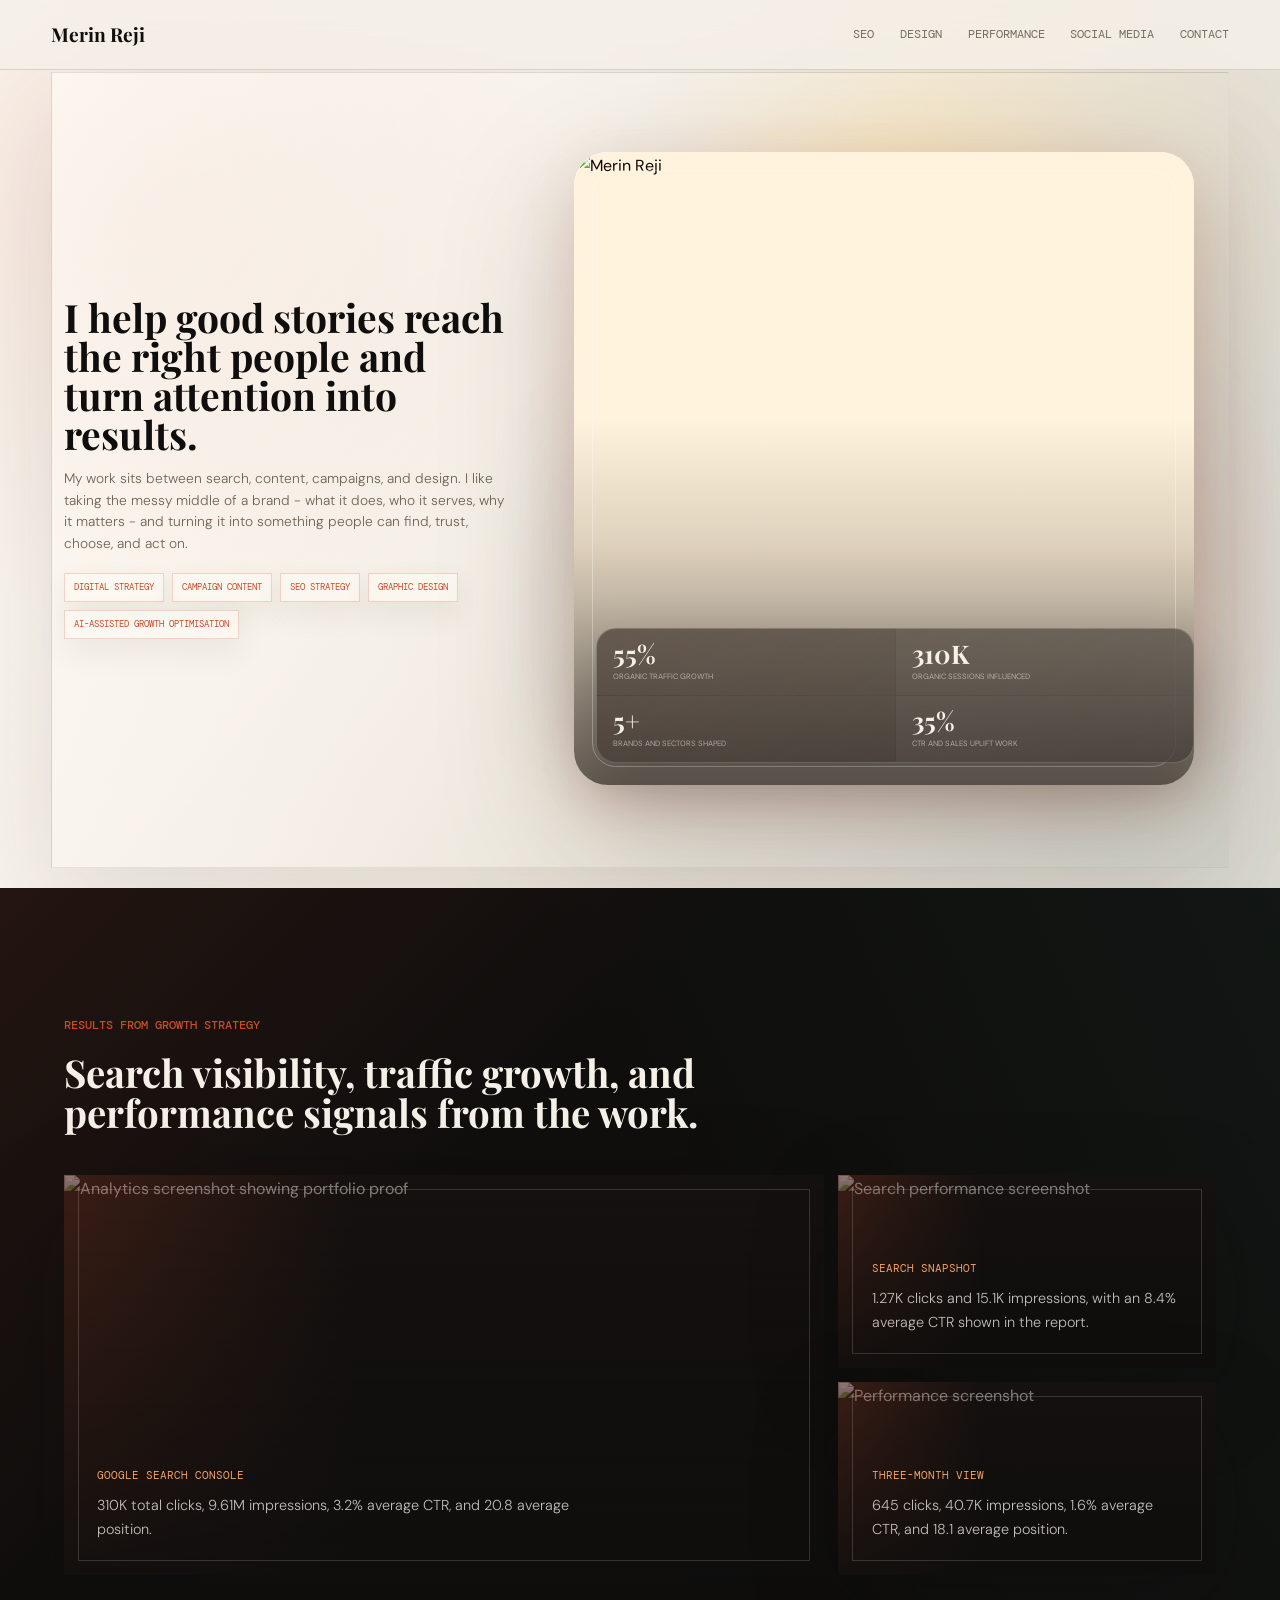
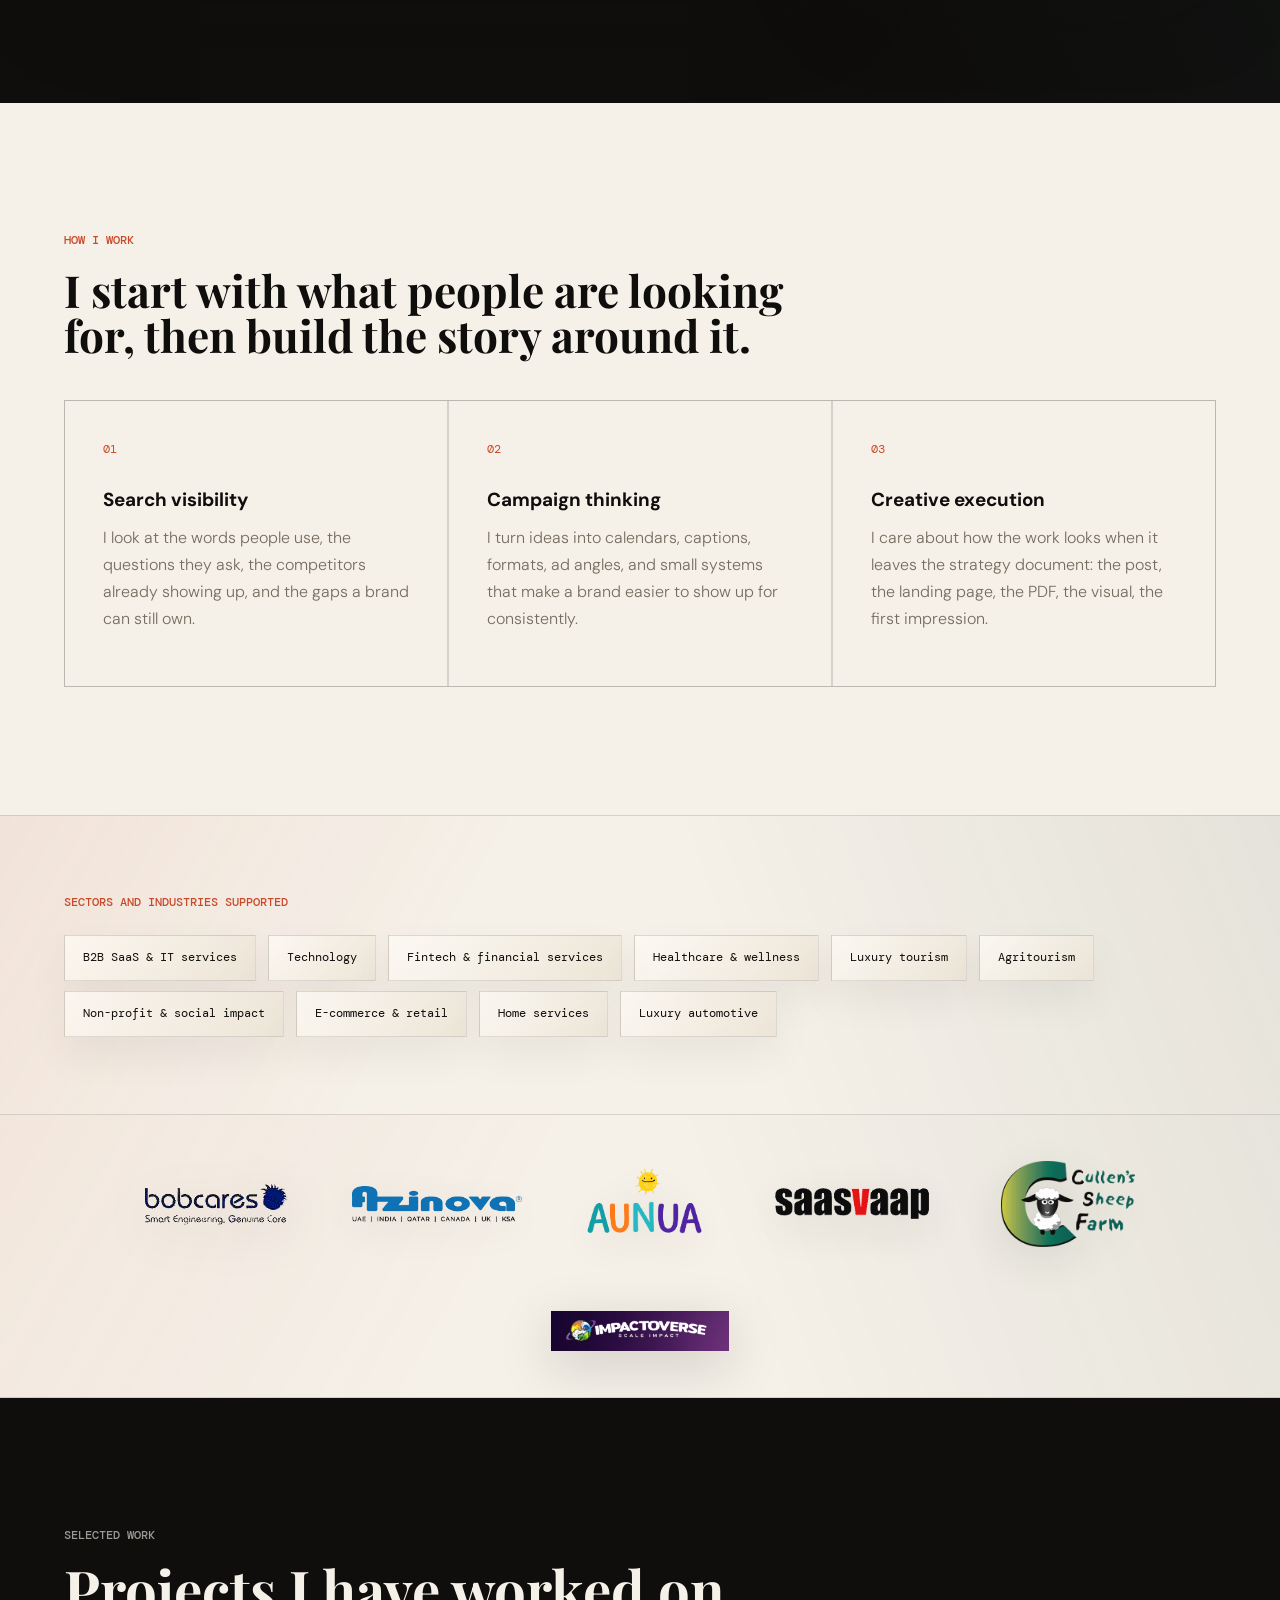
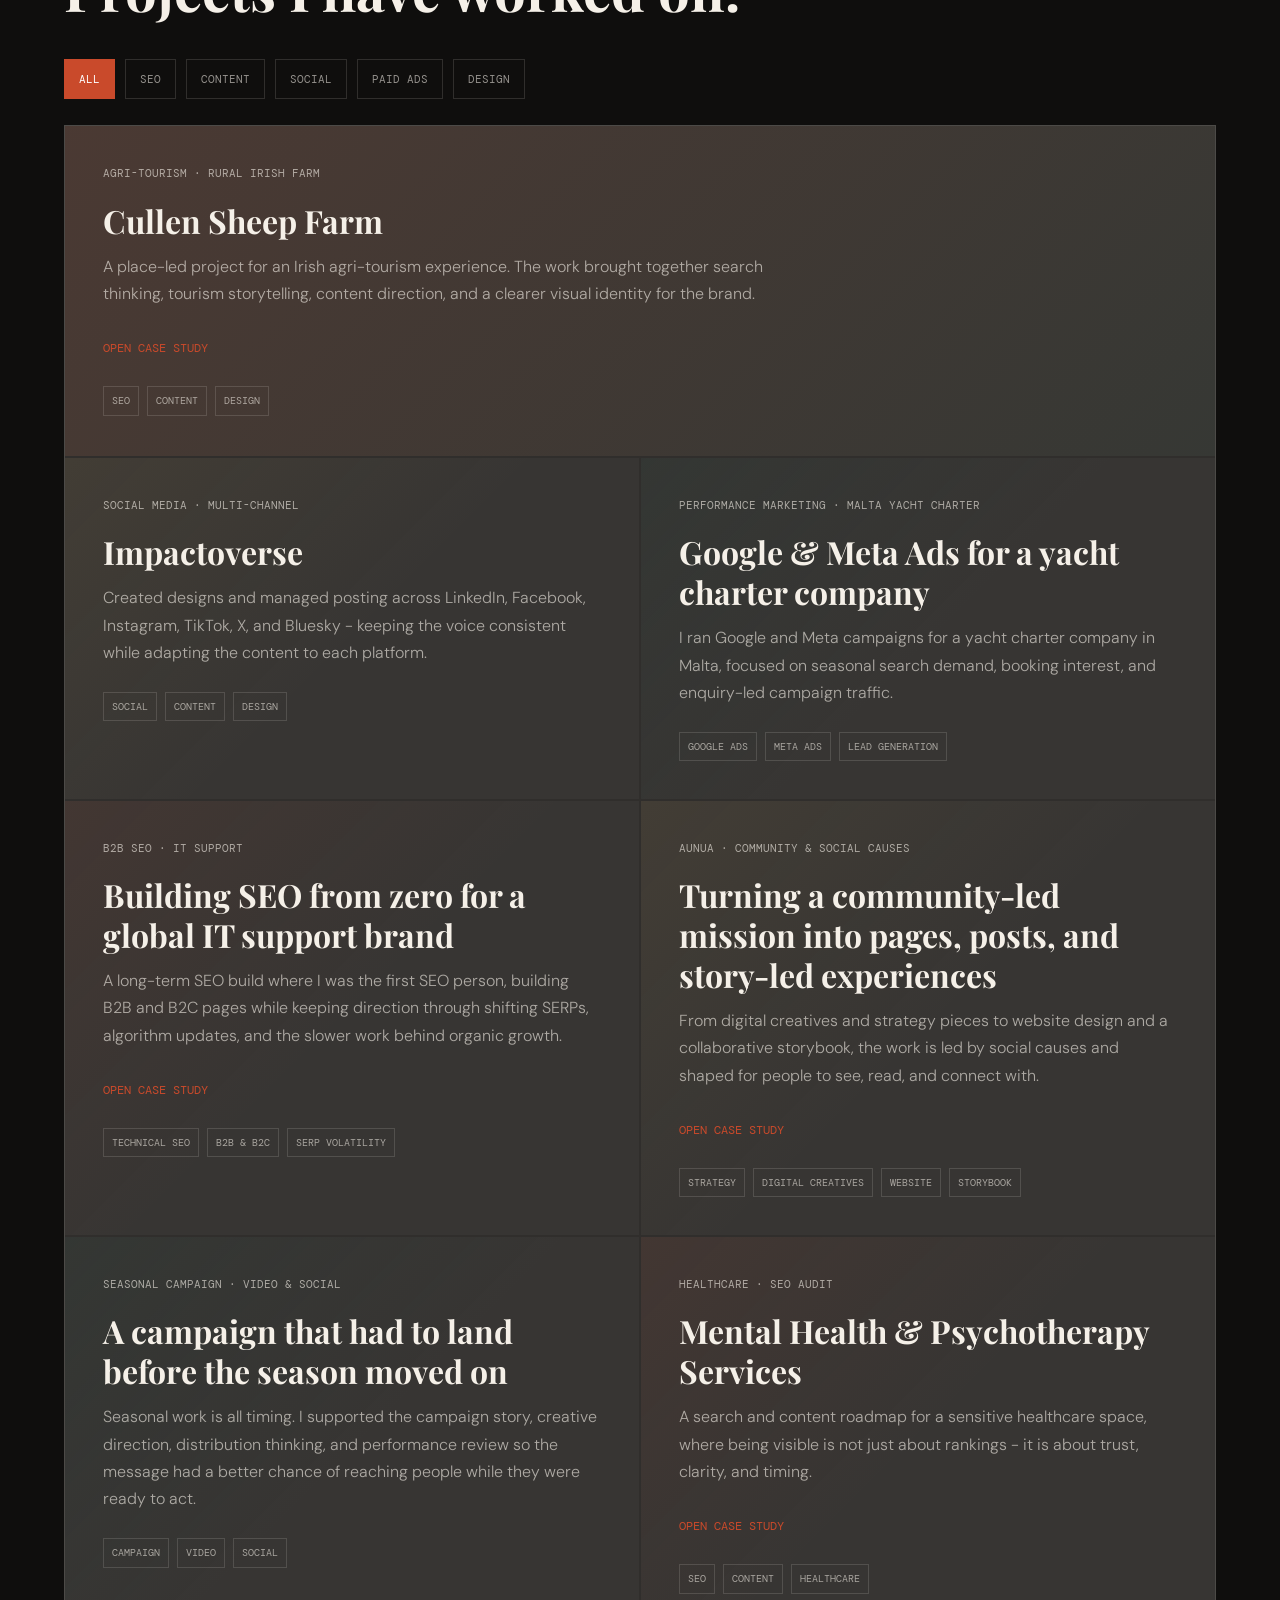
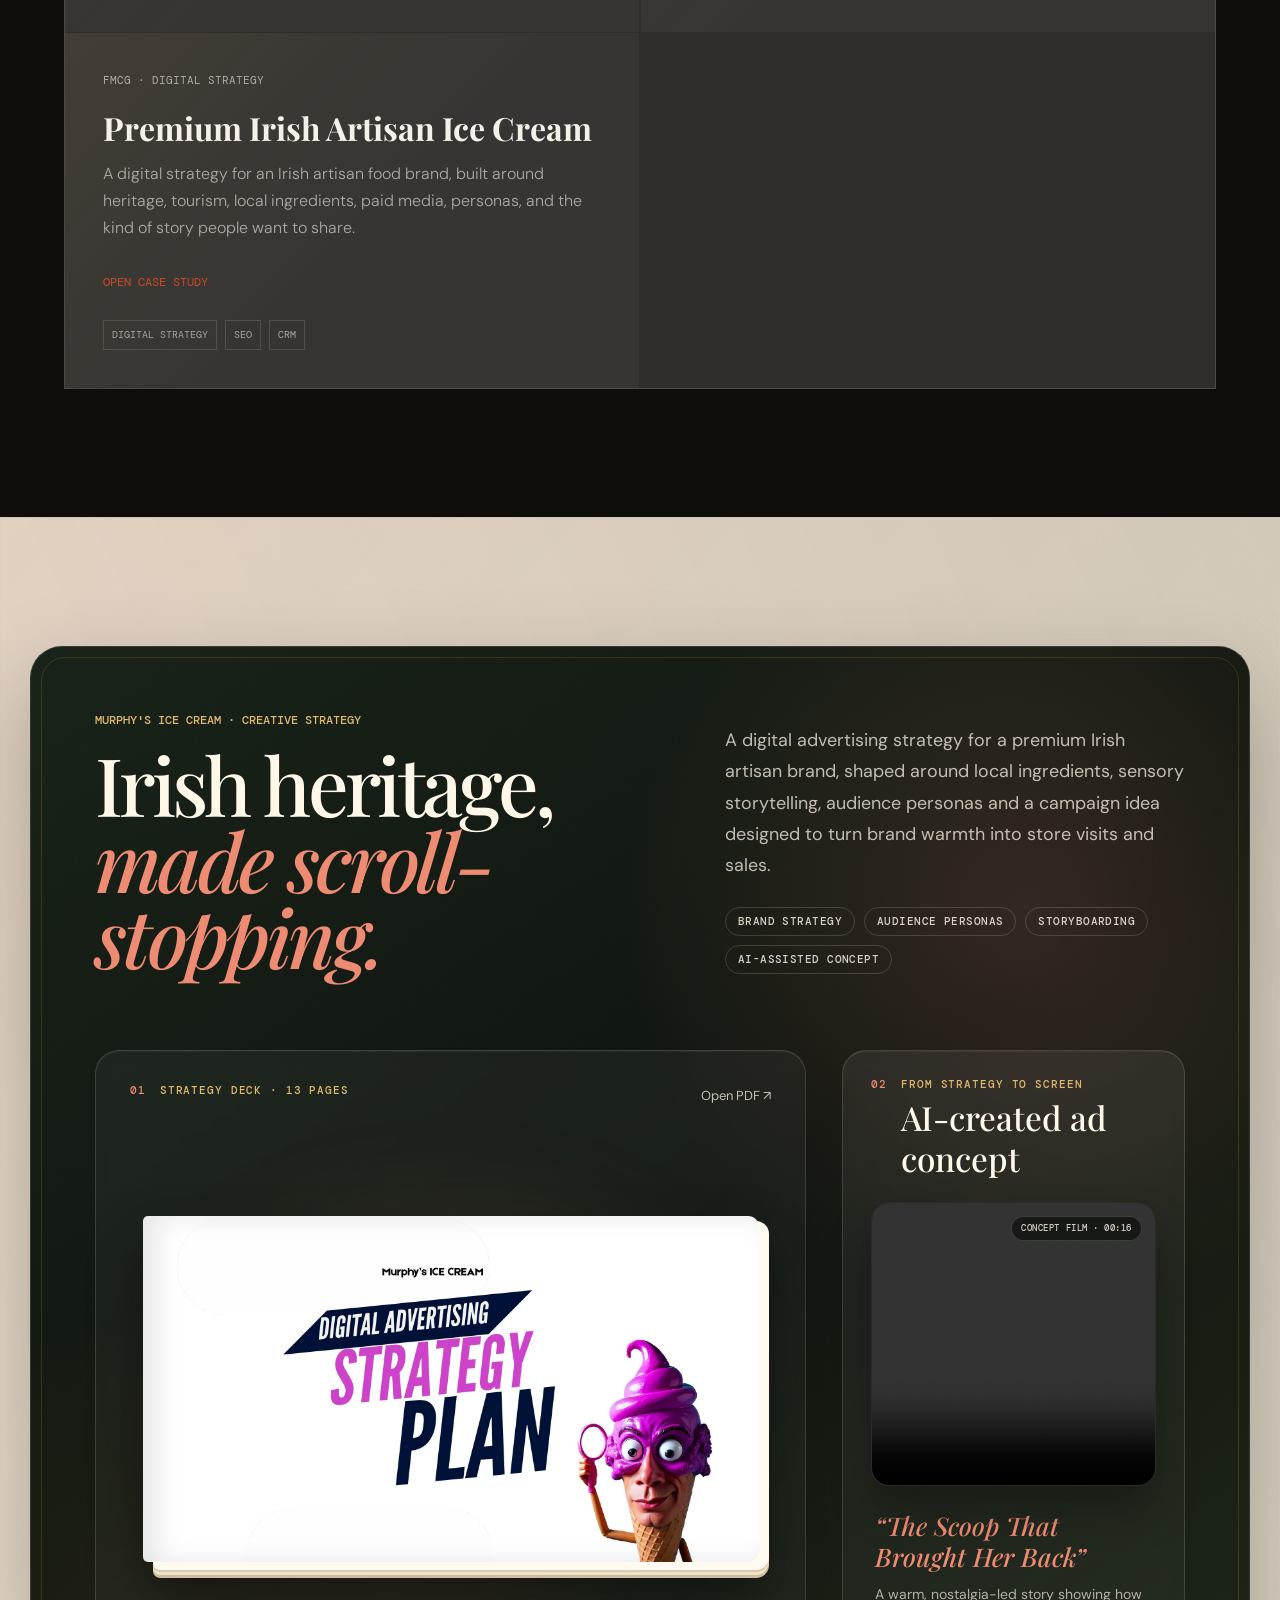
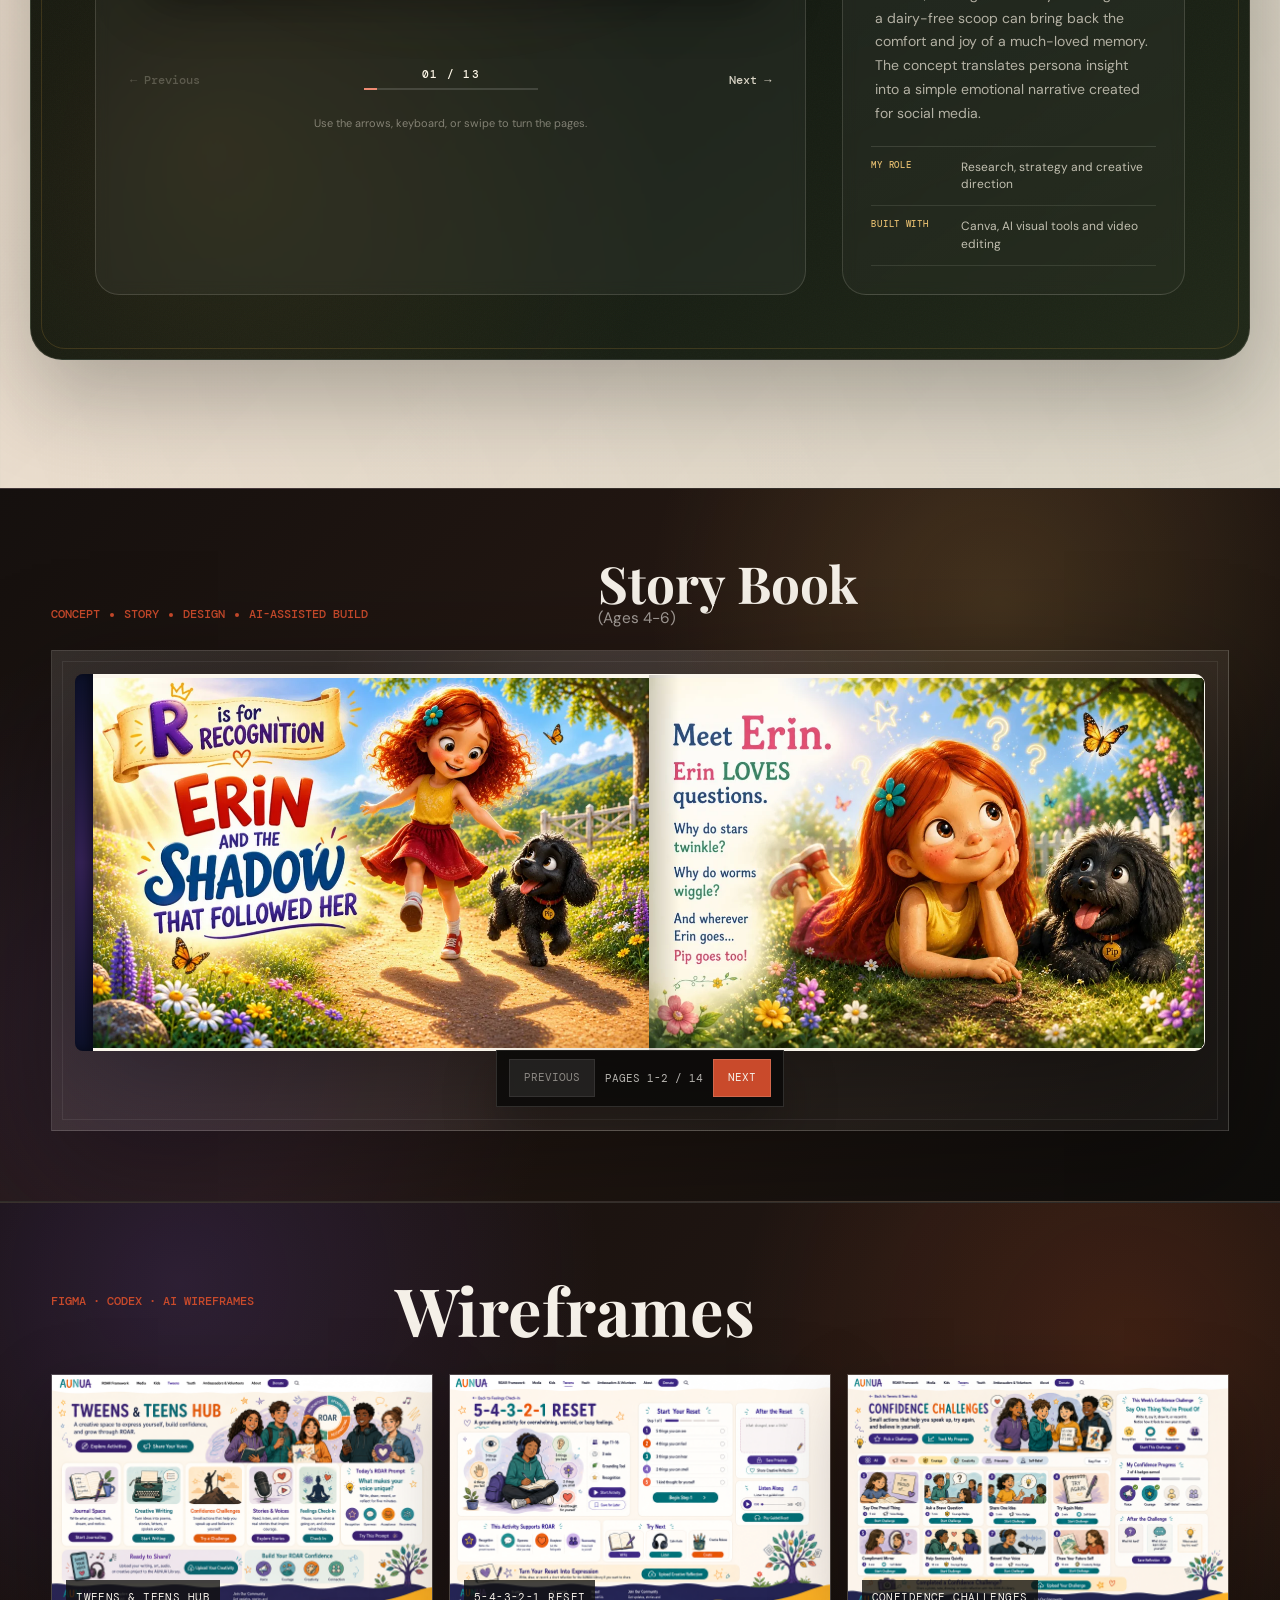
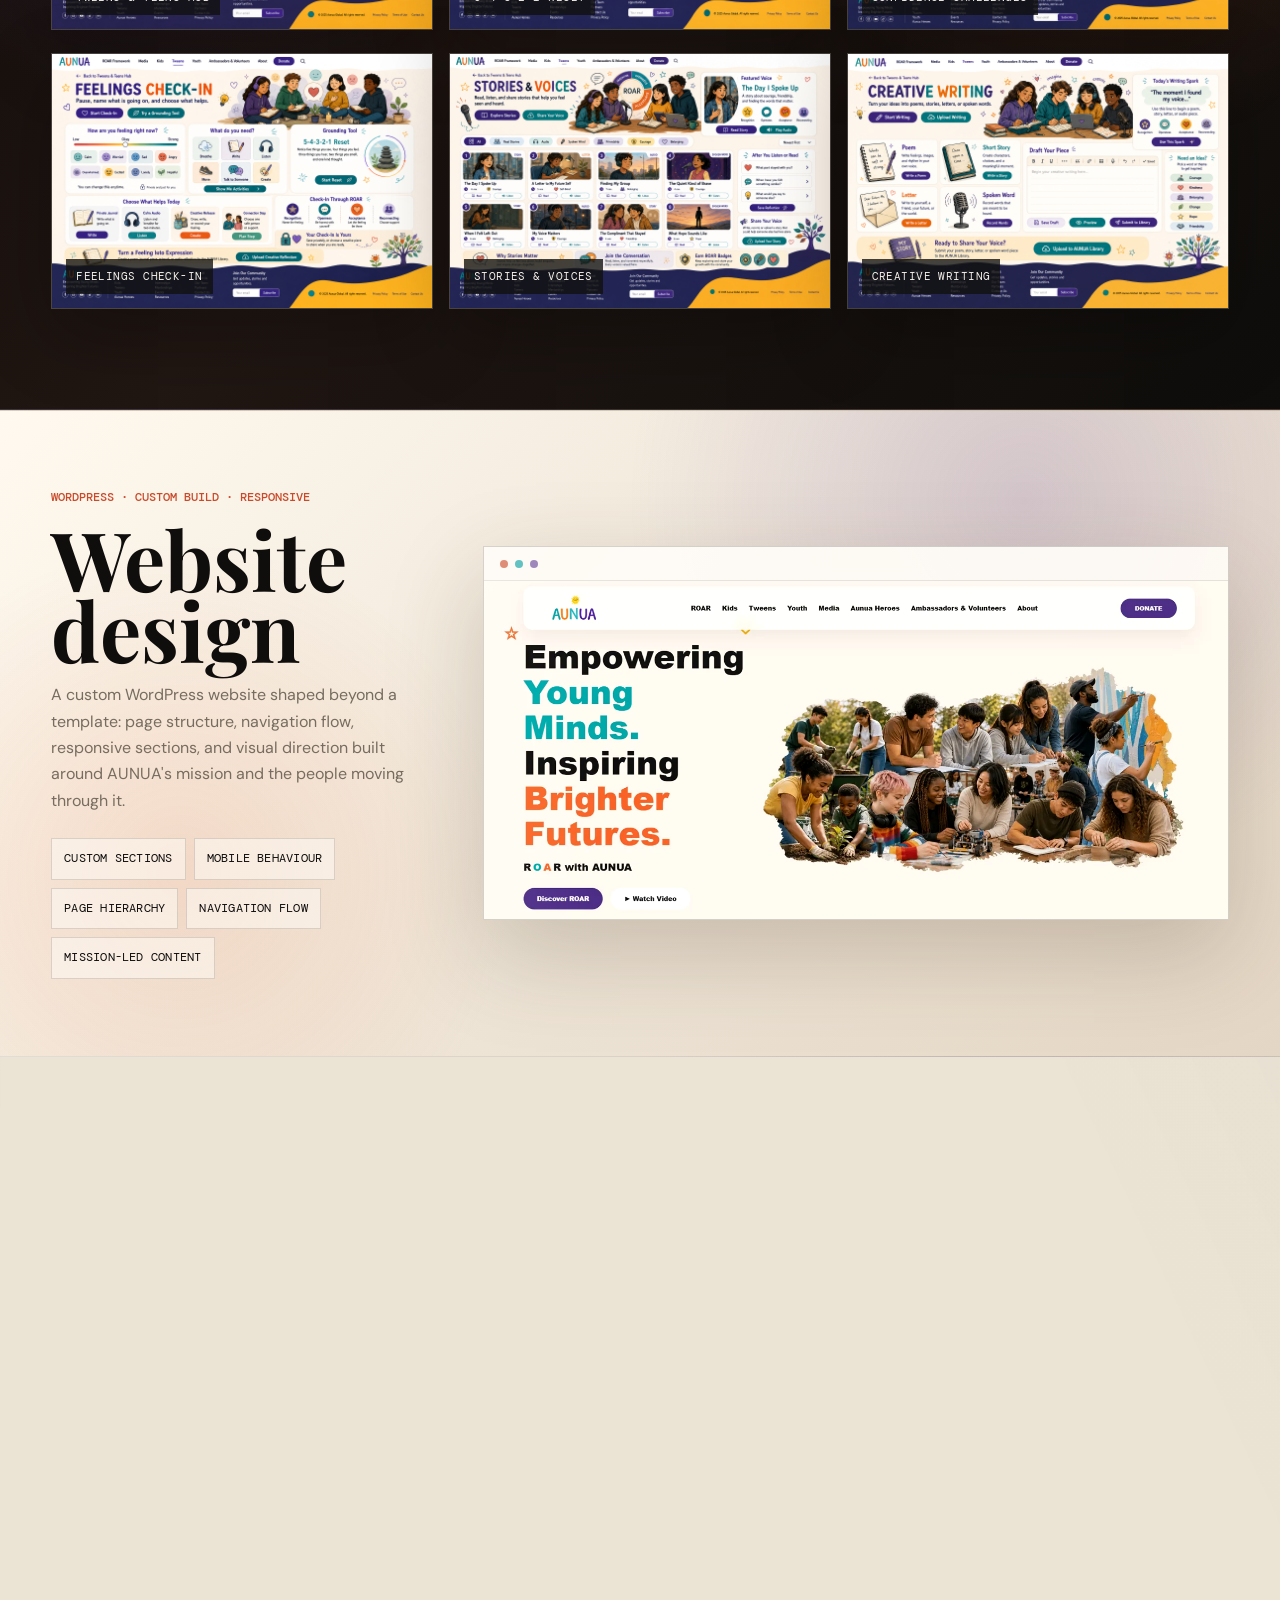
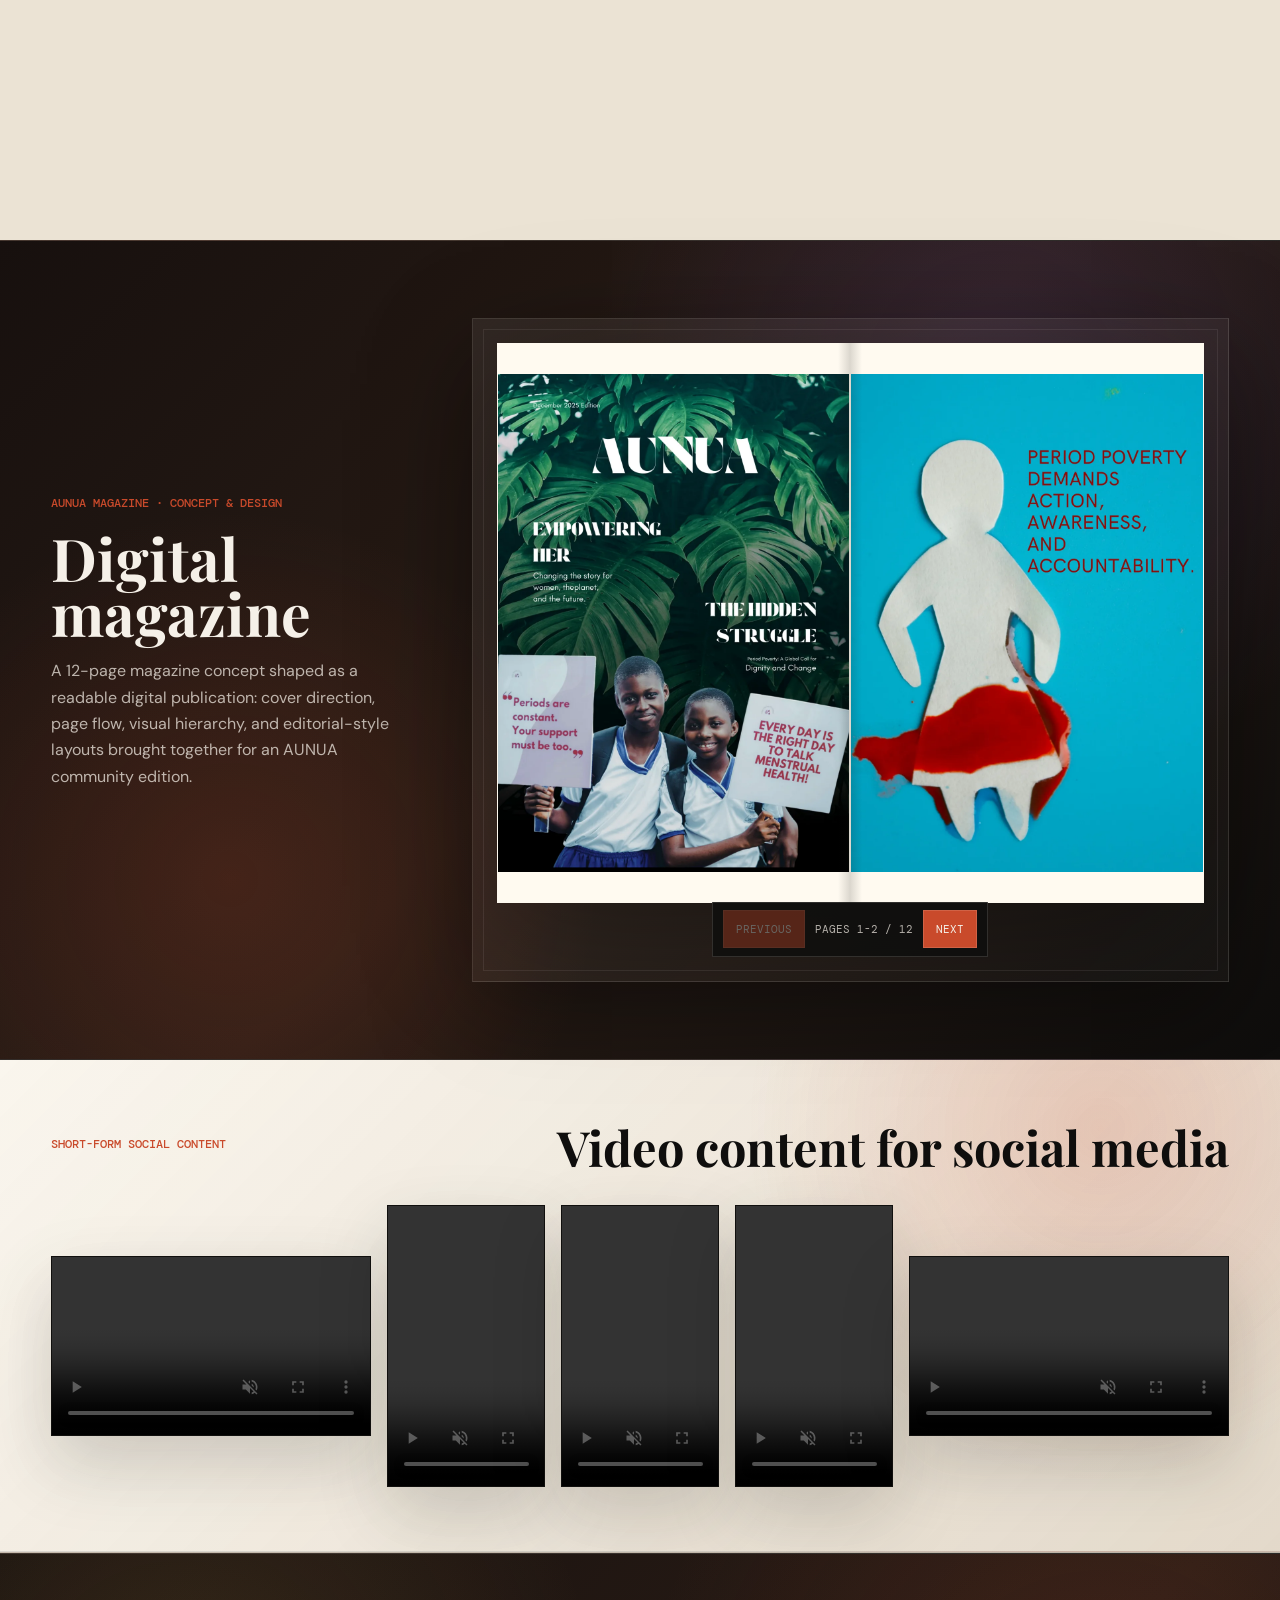
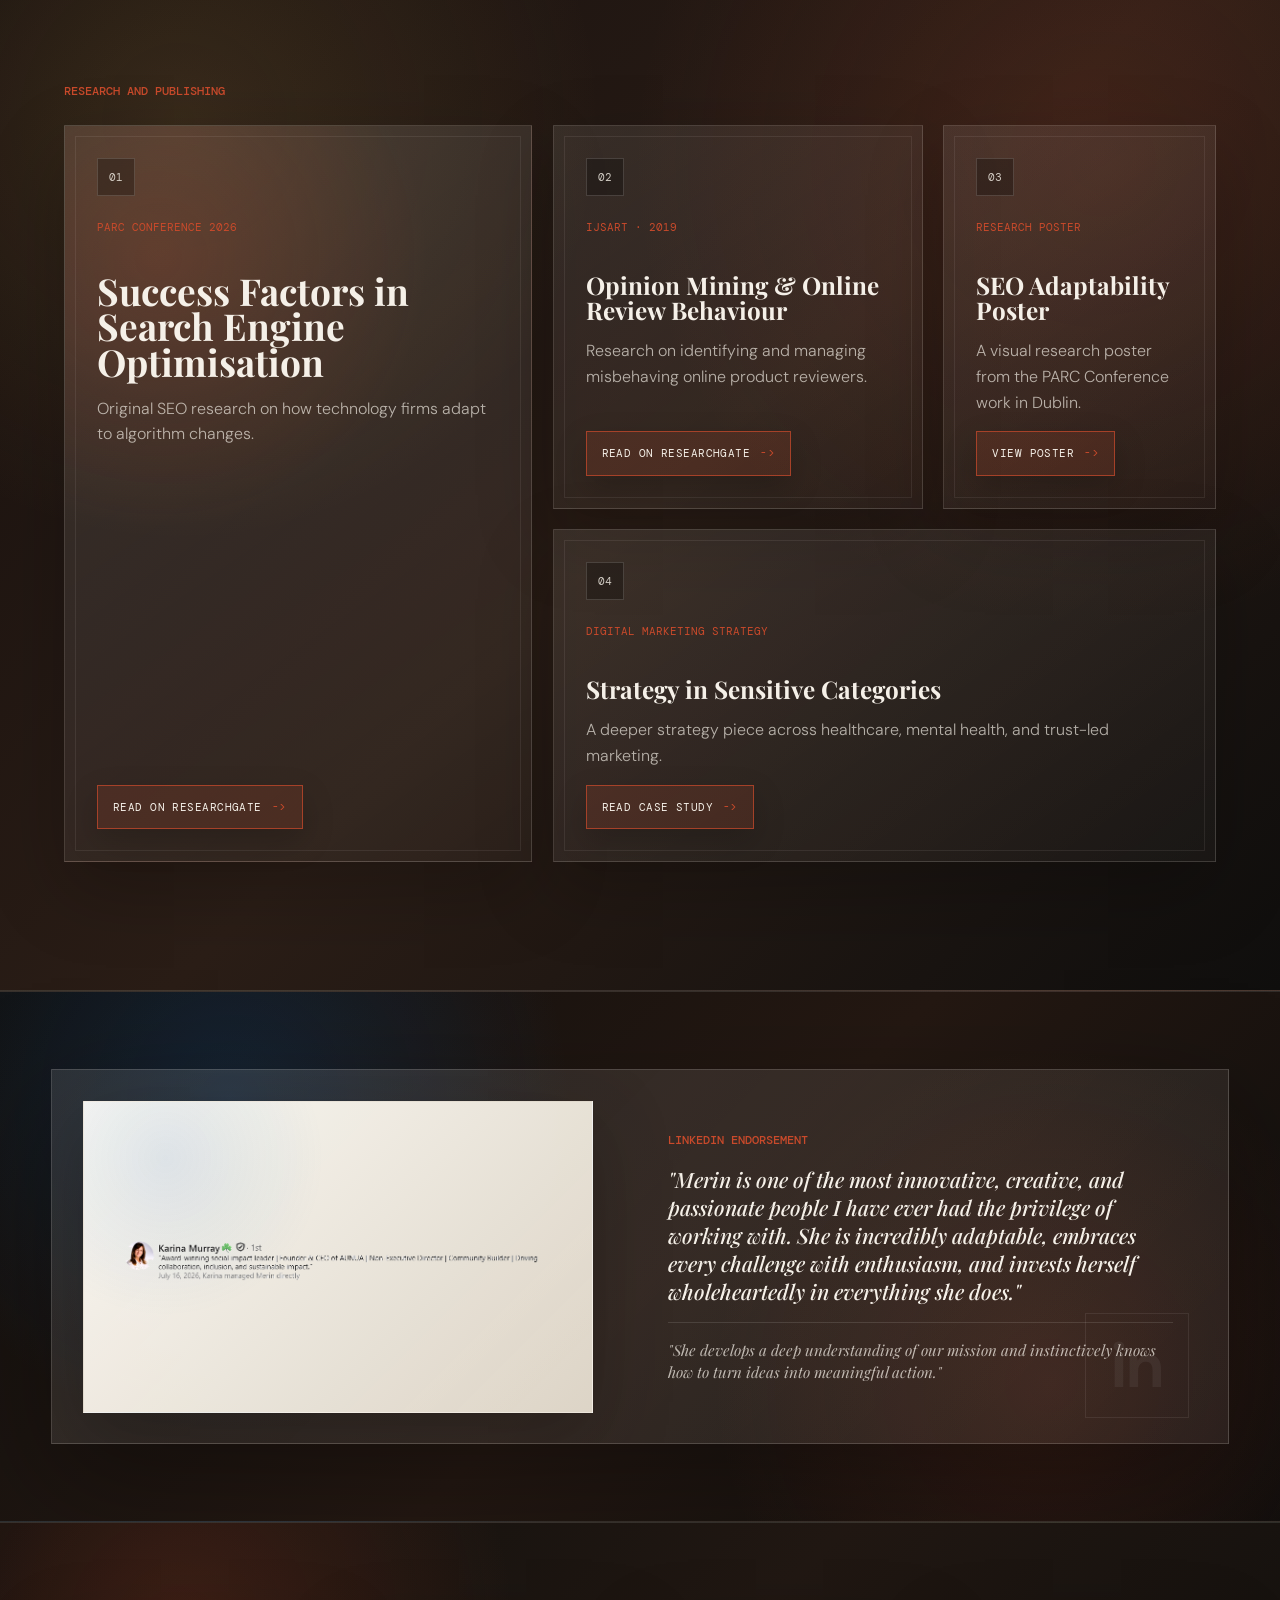
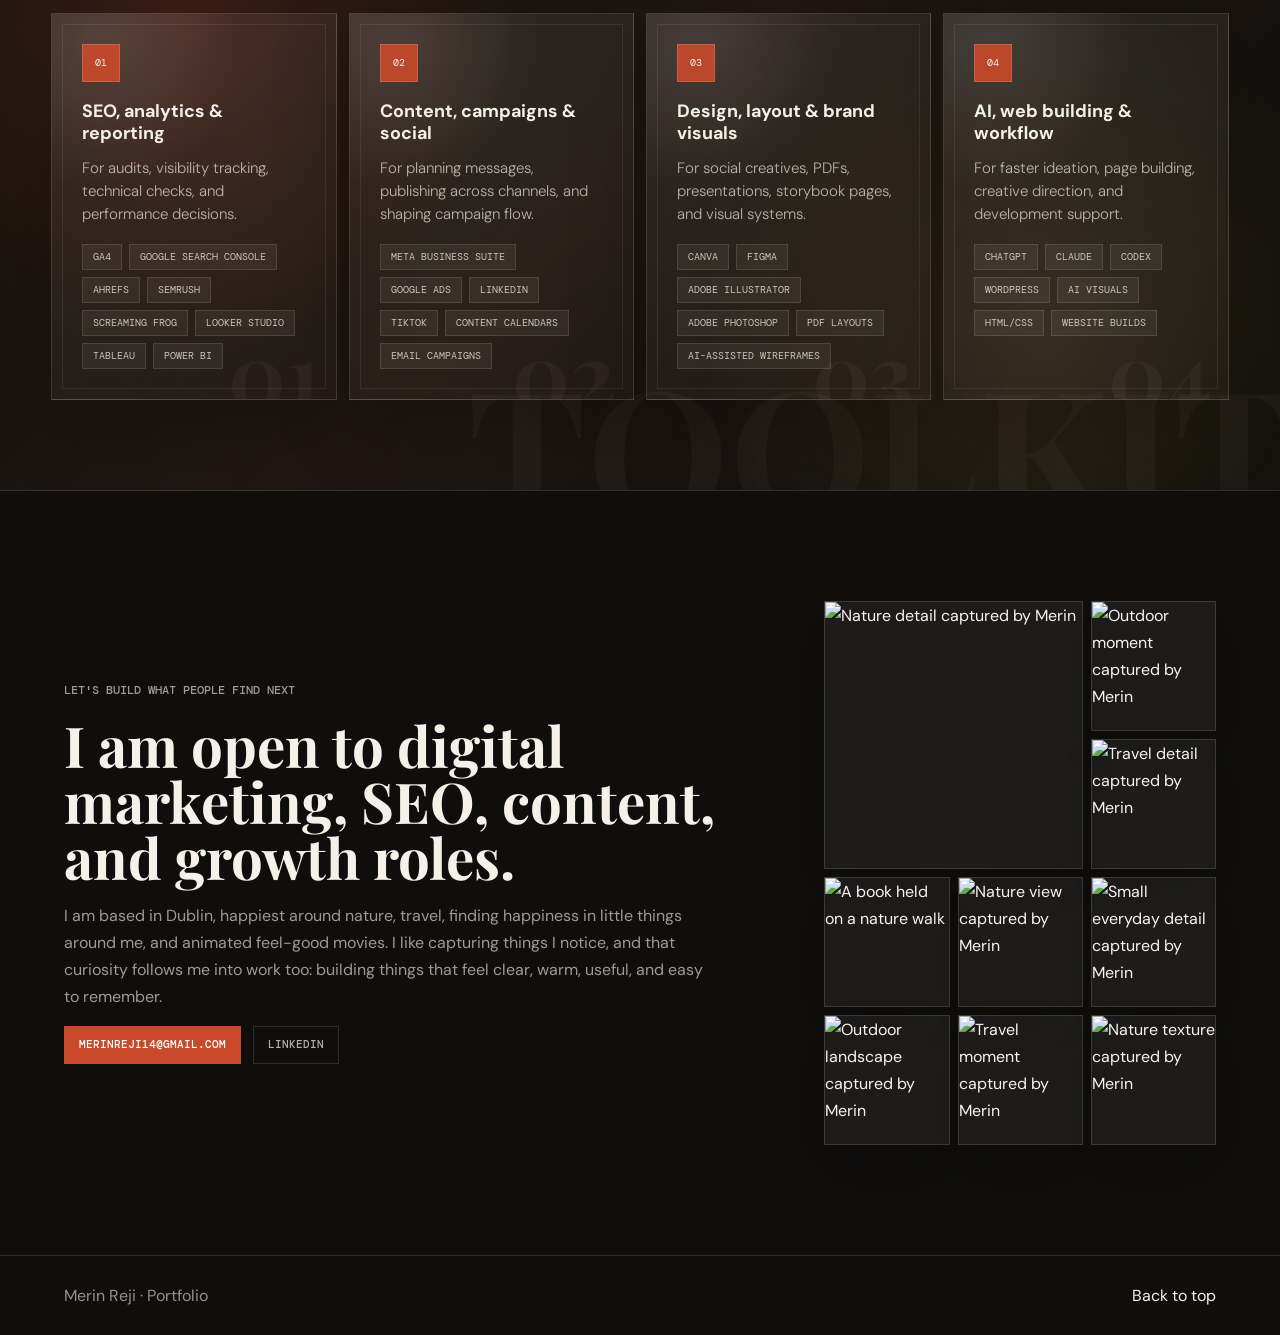
==== index.html @ 57c73e09 "Update index.html" ====
﻿<!doctype html>
<html lang="en">
  <head>
    <meta charset="utf-8">
    <meta name="viewport" content="width=device-width, initial-scale=1">
    <title>Merin Reji | Digital Marketing, SEO & Content Portfolio</title>
    <meta
      name="description"
      content="Merin Reji's portfolio across digital marketing strategy, SEO, content creation, case studies, design, AI-assisted visual work, books, wireframes, and websites."
    >
    <link rel="preconnect" href="https://fonts.googleapis.com">
    <link rel="preconnect" href="https://fonts.gstatic.com" crossorigin>
    <link href="https://fonts.googleapis.com/css2?family=DM+Mono:wght@400;500&family=DM+Sans:wght@300;400;500;700&family=Playfair+Display:ital,wght@0,500;0,700;1,500;1,700&display=swap" rel="stylesheet">
    <link rel="stylesheet" href="styles.css">
    <link rel="stylesheet" href="creative-strategy.css">
  </head>
  <body>
    <header class="site-header">
      <a class="brand" href="#top" aria-label="Merin Reji portfolio home">
        <span>Merin Reji</span>
      </a>
      <nav class="nav" aria-label="Primary navigation">
        <a href="#seo">SEO</a>
        <a href="#design">Design</a>
        <a href="#ads">Performance</a>
        <a href="#social-media">Social Media</a>
        <a href="#contact">Contact</a>
      </nav>
    </header>

    <main id="top">
      <section class="hero cinematic-panel">
        <div class="hero-copy reveal">
          <h1>I help good stories reach the right people and turn attention into results.</h1>
          <p class="hero-text">
            My work sits between search, content, campaigns, and design. I like taking
            the messy middle of a brand - what it does, who it serves, why it matters -
            and turning it into something people can find, trust, choose, and act on.
          </p>
          <div class="hero-credentials" aria-label="Professional signals">
            <span>Digital strategy</span>
            <span>Campaign content</span>
            <span>SEO strategy</span>
            <span>Graphic design</span>
            <span>AI-assisted growth optimisation</span>
          </div>
        </div>

        <div class="hero-stage reveal" aria-label="Portfolio snapshot">
          <div class="hero-photo-card">
            <img
              class="hero-photo"
              src="https://i.ibb.co/8gB7LbL9/Whats-App-Image-2026-05-28-at-12-07-02-AM.jpg"
              alt="Merin Reji"
            >
          </div>
          <div class="metric-board">
            <div>
              <strong class="stat-num" data-count="55" data-suffix="%">0%</strong>
              <span>organic traffic growth</span>
            </div>
            <div>
              <strong class="stat-num" data-count="310" data-suffix="K">0K</strong>
              <span>organic sessions influenced</span>
            </div>
            <div>
              <strong class="stat-num" data-count="5" data-suffix="+">0+</strong>
              <span>brands and sectors shaped</span>
            </div>
            <div>
              <strong class="stat-num" data-count="35" data-suffix="%">0%</strong>
              <span>CTR and sales uplift work</span>
            </div>
          </div>
        </div>
      </section>

      <section id="seo" class="proof-reel section">
        <div class="section-heading reveal">
          <p class="kicker">Results from growth strategy</p>
          <h2>Search visibility, traffic growth, and performance signals from the work.</h2>
        </div>
        <div class="proof-grid">
          <article class="proof-frame proof-frame-large reveal">
            <img src="https://i.ibb.co/4gS96902/Screenshot-2026-05-26-142802.png" alt="Analytics screenshot showing portfolio proof">
            <div>
              <span>Google Search Console</span>
              <p>310K total clicks, 9.61M impressions, 3.2% average CTR, and 20.8 average position.</p>
            </div>
          </article>
          <article class="proof-frame reveal">
            <img src="https://i.ibb.co/dJ2gHYGR/Screenshot-2026-05-26-142846.png" alt="Search performance screenshot">
            <div>
              <span>Search snapshot</span>
              <p>1.27K clicks and 15.1K impressions, with an 8.4% average CTR shown in the report.</p>
            </div>
          </article>
          <article class="proof-frame reveal">
            <img src="https://i.ibb.co/B5TgPh9C/Screenshot-2026-05-26-142828.png" alt="Performance screenshot">
            <div>
              <span>Three-month view</span>
              <p>645 clicks, 40.7K impressions, 1.6% average CTR, and 18.1 average position.</p>
            </div>
          </article>
        </div>
      </section>

      <section class="audience-section section">
        <div class="section-heading reveal">
          <p class="kicker">How I work</p>
          <h2>I start with what people are looking for, then build the story around it.</h2>
        </div>
        <div class="audience-grid">
          <article class="audience-card reveal">
            <span>01</span>
            <h3>Search visibility</h3>
            <p>I look at the words people use, the questions they ask, the competitors already showing up, and the gaps a brand can still own.</p>
          </article>
          <article class="audience-card reveal">
            <span>02</span>
            <h3>Campaign thinking</h3>
            <p>I turn ideas into calendars, captions, formats, ad angles, and small systems that make a brand easier to show up for consistently.</p>
          </article>
          <article class="audience-card reveal">
            <span>03</span>
            <h3>Creative execution</h3>
            <p>I care about how the work looks when it leaves the strategy document: the post, the landing page, the PDF, the visual, the first impression.</p>
          </article>
        </div>
      </section>

      <section class="industry-section section" aria-labelledby="industryTitle">
        <div class="industry-heading reveal">
          <p class="kicker">Sectors and industries supported</p>
          <h2 id="industryTitle" class="sr-only">Sectors and industries</h2>
        </div>
        <div class="industry-list reveal" aria-label="Sectors and industries Merin has worked across">
          <span>B2B SaaS &amp; IT services</span>
          <span>Technology</span>
          <span>Fintech &amp; financial services</span>
          <span>Healthcare &amp; wellness</span>
          <span>Luxury tourism</span>
          <span>Agritourism</span>
          <span>Non-profit &amp; social impact</span>
          <span>E-commerce &amp; retail</span>
          <span>Home services</span>
          <span>Luxury automotive</span>
        </div>
      </section>

      <section class="logo-strip" aria-label="Selected collaborations">
        <div class="logo-track reveal">
          <span><img src="assets/logos/bobcares-logo.png" alt="Bobcares logo"></span>
          <span><img src="assets/logos/azinova-logo.png" alt="Azinova logo"></span>
          <span><img src="assets/logos/aunua-logo.png" alt="Aunua logo"></span>
          <span><img src="assets/logos/saasvaap-logo.png" alt="Saasvaap logo"></span>
          <span><img src="assets/logos/cullen-sheep-farm-logo.png" alt="Cullen Sheep Farm logo"></span>
          <span><img src="assets/logos/impactoverse-logo.png" alt="Impactoverse logo"></span>
        </div>
      </section>

      <section id="case-studies" class="case-section section dark-section">
        <div class="section-heading reveal">
          <p class="kicker">Selected work</p>
          <h2>Projects I have worked on.</h2>
        </div>

        <div class="filter-bar reveal" aria-label="Filter work">
          <button class="filter-button active" type="button" data-filter="all">All</button>
          <button class="filter-button" type="button" data-filter="seo">SEO</button>
          <button class="filter-button" type="button" data-filter="content">Content</button>
          <button class="filter-button" type="button" data-filter="social">Social</button>
          <button class="filter-button" type="button" data-filter="paid">Paid ads</button>
          <button class="filter-button" type="button" data-filter="design">Design</button>
        </div>

        <div class="case-grid">
          <article class="case-card featured reveal" data-tags="seo content design">
            <p class="card-kicker">Agri-tourism · Rural Irish farm</p>
            <h3>Cullen Sheep Farm</h3>
            <p>
              A place-led project for an Irish agri-tourism experience. The work brought
              together search thinking, tourism storytelling, content direction, and a clearer
              visual identity for the brand.
            </p>
            <a href="cullen-sheep-farm-casestudy.html" class="text-link">Open case study</a>
            <div class="card-footer">
              <span>SEO</span><span>Content</span><span>Design</span>
            </div>
          </article>

          <article id="social-media" class="case-card reveal" data-tags="content social design">
            <p class="card-kicker">Social media · Multi-channel</p>
            <h3>Impactoverse</h3>
            <p>
              Created designs and managed posting across LinkedIn, Facebook, Instagram,
              TikTok, X, and Bluesky - keeping the voice consistent while adapting the
              content to each platform.
            </p>
            <div class="card-footer">
              <span>Social</span><span>Content</span><span>Design</span>
            </div>
          </article>

          <article id="ads" class="case-card reveal" data-tags="paid content social">
            <p class="card-kicker">Performance marketing · Malta yacht charter</p>
            <h3>Google & Meta Ads for a yacht charter company</h3>
            <p>
              I ran Google and Meta campaigns for a yacht charter company in Malta,
              focused on seasonal search demand, booking interest, and enquiry-led campaign traffic.
            </p>
            <div class="card-footer">
              <span>Google Ads</span><span>Meta Ads</span><span>Lead generation</span>
            </div>
          </article>

          <article class="case-card reveal" data-tags="seo content">
            <p class="card-kicker">B2B SEO · IT support</p>
            <h3>Building SEO from zero for a global IT support brand</h3>
            <p>
              A long-term SEO build where I was the first SEO person, building B2B and B2C
              pages while keeping direction through shifting SERPs, algorithm updates, and
              the slower work behind organic growth.
            </p>
            <a href="b2b-seo-casestudy.html" class="text-link">Open case study</a>
            <div class="card-footer">
              <span>Technical SEO</span><span>B2B &amp; B2C</span><span>SERP volatility</span>
            </div>
          </article>

          <article class="case-card reveal" data-tags="content design social">
            <p class="card-kicker">Aunua · Community & social causes</p>
            <h3>Turning a community-led mission into pages, posts, and story-led experiences</h3>
            <p>
              From digital creatives and strategy pieces to website design and a
              collaborative storybook, the work is led by social causes and shaped for
              people to see, read, and connect with.
            </p>
            <a href="aunua-casestudy.html" class="text-link">Open case study</a>
            <div class="card-footer">
              <span>Strategy</span><span>Digital creatives</span><span>Website</span><span>Storybook</span>
            </div>
          </article>

          <article class="case-card reveal" data-tags="content social design">
            <p class="card-kicker">Seasonal campaign · Video & social</p>
            <h3>A campaign that had to land before the season moved on</h3>
            <p>
              Seasonal work is all timing. I supported the campaign story, creative direction,
              distribution thinking, and performance review so the message had a better chance
              of reaching people while they were ready to act.
            </p>
            <div class="card-footer">
              <span>Campaign</span><span>Video</span><span>Social</span>
            </div>
          </article>

          <article class="case-card reveal" data-tags="seo content">
            <p class="card-kicker">Healthcare · SEO audit</p>
            <h3>Mental Health & Psychotherapy Services</h3>
            <p>
              A search and content roadmap for a sensitive healthcare space, where being
              visible is not just about rankings - it is about trust, clarity, and timing.
            </p>
            <a href="healthcare-casestudy.html" class="text-link">Open case study</a>
            <div class="card-footer">
              <span>SEO</span><span>Content</span><span>Healthcare</span>
            </div>
          </article>

          <article class="case-card reveal" data-tags="content social seo">
            <p class="card-kicker">FMCG · Digital strategy</p>
            <h3>Premium Irish Artisan Ice Cream</h3>
            <p>
              A digital strategy for an Irish artisan food brand, built around heritage,
              tourism, local ingredients, paid media, personas, and the kind of story people
              want to share.
            </p>
            <a href="icecream-casestudy.html" class="text-link">Open case study</a>
            <div class="card-footer">
              <span>Digital strategy</span><span>SEO</span><span>CRM</span>
            </div>
          </article>
        </div>
      </section>

      <section id="design" class="creator-stretch">
        <div class="section-heading reveal">
          <p class="kicker">Creator studio</p>
          <h2>The things I make when the strategy needs a shape.</h2>
          <p>
            Some projects need a campaign. Some need a page. Some need a visual system,
            a PDF, a storybook, or a working screen that makes the idea easier to see.
          </p>
        </div>

        <section
  id="creative-strategy"
  class="murphys-strategy-section reveal"
  aria-labelledby="murphysStrategyTitle"
>
  <div class="murphys-ambient" aria-hidden="true"></div>

  <header class="murphys-strategy-intro">
    <div>
      <p class="kicker">Murphy's Ice Cream · Creative strategy</p>

      <h2 id="murphysStrategyTitle">
        Irish heritage,<br>
        <em>made scroll-stopping.</em>
      </h2>
    </div>

    <div class="murphys-intro-copy">
      <p>
        A digital advertising strategy for a premium Irish artisan brand,
        shaped around local ingredients, sensory storytelling, audience
        personas and a campaign idea designed to turn brand warmth into
        store visits and sales.
      </p>

      <div class="murphys-tags" aria-label="Project focus">
        <span>Brand strategy</span>
        <span>Audience personas</span>
        <span>Storyboarding</span>
        <span>AI-assisted concept</span>
      </div>
    </div>
  </header>

  <div class="murphys-strategy-grid">

    <!-- STRATEGY FLIPBOOK -->
    <article class="murphys-book-card" aria-labelledby="murphysBookTitle">
      <div class="murphys-card-topline">
        <div>
          <span class="murphys-card-number">01</span>
          <p>Strategy deck · 13 pages</p>
        </div>

        <a
          href="./Untitled%20design.pdf"
          target="_blank"
          rel="noopener"
        >
          Open PDF <span aria-hidden="true">↗</span>
        </a>
      </div>

      <div
        class="murphys-book-stage"
        id="murphysBookStage"
        aria-live="polite"
      >
        <div class="murphys-book-glow" aria-hidden="true"></div>

        <div class="murphys-book" id="murphysBook">
          <div class="murphys-page-stack" aria-hidden="true"></div>

        <img
  id="murphysBookPage"
  src="murphys-page-01.webp"
  alt="Murphy's Ice Cream digital advertising strategy, page 1 of 13"
>

          <div class="murphys-page-shine" aria-hidden="true"></div>
        </div>
      </div>

      <div
        class="murphys-book-controls"
        aria-label="Murphy's strategy flipbook controls"
      >
        <button
          type="button"
          id="murphysPrev"
          aria-label="Previous strategy page"
        >
          <span aria-hidden="true">←</span> Previous
        </button>

        <div>
          <span id="murphysPageStatus">01 / 13</span>

          <div class="murphys-progress" aria-hidden="true">
            <i id="murphysProgressBar"></i>
          </div>
        </div>

        <button
          type="button"
          id="murphysNext"
          aria-label="Next strategy page"
        >
          Next <span aria-hidden="true">→</span>
        </button>
      </div>

      <p class="murphys-swipe-note">
        Use the arrows, keyboard, or swipe to turn the pages.
      </p>
    </article>

    <!-- AI AD CONCEPT -->
    <article class="murphys-film-card" aria-labelledby="murphysFilmTitle">
      <div class="murphys-film-heading">
        <span class="murphys-card-number">02</span>

        <div>
          <p>From strategy to screen</p>
          <h3 id="murphysFilmTitle">AI-created ad concept</h3>
        </div>
      </div>

      <div class="murphys-film-frame">
        <div class="murphys-film-grain" aria-hidden="true"></div>

        <video controls preload="metadata" playsinline>
          <source
            src="./Untitled%20design%20(10).mp4"
            type="video/mp4"
          >

          Your browser does not support embedded video.
        </video>

        <span class="murphys-film-label">
          Concept film · 00:16
        </span>
      </div>

      <div class="murphys-film-story">
        <p class="murphys-quote">
          “The Scoop That Brought Her Back”
        </p>

        <p>
          A warm, nostalgia-led story showing how a dairy-free scoop can
          bring back the comfort and joy of a much-loved memory. The concept
          translates persona insight into a simple emotional narrative
          created for social media.
        </p>
      </div>

      <dl class="murphys-contribution">
        <div>
          <dt>My role</dt>
          <dd>Research, strategy and creative direction</dd>
        </div>

        <div>
          <dt>Built with</dt>
          <dd>Canva, AI visual tools and video editing</dd>
        </div>
      </dl>
    </article>

  </div>
</section>

        <section class="storybook-section reveal" aria-labelledby="storybookTitle">
          <div class="storybook-copy">
            <div>
              <p class="kicker storybook-kicker"><span>Concept</span><span>Story</span><span>Design</span><span>AI-assisted build</span></p>
            </div>
            <div>
              <h2 id="storybookTitle">Story Book <span>(Ages 4-6)</span></h2>
            </div>
          </div>
          <div class="storybook-stage" aria-live="polite">
            <div class="storybook-book" id="storyBook">
              <div class="storybook-cover-static"></div>
              <div class="storybook-left-fixed">
                <img id="storyFixedLeft" src="assets/storybook-pages/erin-page-01.webp" alt="ERIN Story page 1">
              </div>
              <div class="storybook-pages-base" id="storyPagesBase">
                <div class="storybook-spine-shadow"></div>
              </div>
            </div>
            <div class="storybook-controls" aria-label="Storybook controls">
              <button type="button" id="storyPrev">Previous</button>
              <span id="storyStatus">Pages 1-2</span>
              <button type="button" id="storyNext">Next</button>
            </div>
          </div>
        </section>

        <section class="wireframe-gallery reveal" aria-labelledby="wireframeTitle">
          <div class="wireframe-intro">
            <p class="kicker">Figma · Codex · AI wireframes</p>
            <h2 id="wireframeTitle">Wireframes</h2>
          </div>
          <div class="wireframe-board" aria-label="Aunua website wireframe gallery">
            <figure class="wireframe-frame featured">
              <img src="assets/wireframes/aunua-teens-hub.png" alt="Aunua tweens and teens hub wireframe">
              <figcaption>Tweens & Teens Hub</figcaption>
            </figure>
            <figure class="wireframe-frame">
              <img src="assets/wireframes/aunua-teens-feelings.png" alt="Aunua feelings check-in wireframe">
              <figcaption>Feelings Check-In</figcaption>
            </figure>
            <figure class="wireframe-frame">
              <img src="assets/wireframes/aunua-feelings-reset.png" alt="Aunua 5-4-3-2-1 reset wireframe">
              <figcaption>5-4-3-2-1 Reset</figcaption>
            </figure>
            <figure class="wireframe-frame">
              <img src="assets/wireframes/aunua-teens-stories.png" alt="Aunua stories and voices wireframe">
              <figcaption>Stories & Voices</figcaption>
            </figure>
            <figure class="wireframe-frame">
              <img src="assets/wireframes/aunua-teens-journal.png" alt="Aunua confidence challenges wireframe">
              <figcaption>Confidence Challenges</figcaption>
            </figure>
            <figure class="wireframe-frame">
              <img src="assets/wireframes/aunua-teens-writing.png" alt="Aunua creative writing wireframe">
              <figcaption>Creative Writing</figcaption>
            </figure>
          </div>
        </section>

        <section class="website-design-section reveal" aria-labelledby="websiteDesignTitle">
          <div class="website-design-copy">
            <p class="kicker">WordPress · Custom build · Responsive</p>
            <h2 id="websiteDesignTitle">Website design</h2>
            <p>
              A custom WordPress website shaped beyond a template: page structure,
              navigation flow, responsive sections, and visual direction built around
              AUNUA's mission and the people moving through it.
            </p>
            <div class="website-points" aria-label="Website design focus areas">
              <span>Custom sections</span>
              <span>Mobile behaviour</span>
              <span>Page hierarchy</span>
              <span>Navigation flow</span>
              <span>Mission-led content</span>
            </div>
          </div>
          <div class="website-screen" aria-label="AUNUA website homepage design preview">
            <div class="website-browser-bar">
              <span></span>
              <span></span>
              <span></span>
            </div>
            <img src="assets/creative/aunua-website-home.webp" alt="AUNUA custom WordPress homepage design">
          </div>
        </section>

        <section class="sales-brochure-section reveal" aria-labelledby="salesBrochureTitle">
          <div class="sales-brochure-copy">
            <p class="kicker">Cullen Sheep Farm · AI-assisted sales brochure</p>
            <h2 id="salesBrochureTitle">Sales brochure</h2>
            <p>
              A tour operator and group brochure shaped for rural Irish agritourism:
              clearer offers, visitor-friendly storytelling, print-ready structure, and
              sales material the farm could use online and offline.
            </p>
          </div>
          <div class="sales-brochure-viewer" aria-live="polite">
            <div class="sales-brochure-pages" id="salesBrochurePages">
              <img class="active" src="assets/brochure-pages/cullen-brochure-page-1.webp" alt="Cullen Sheep Farm sales brochure page 1">
              <img src="assets/brochure-pages/cullen-brochure-page-2.webp" alt="Cullen Sheep Farm sales brochure page 2">
              <img src="assets/brochure-pages/cullen-brochure-page-3.webp" alt="Cullen Sheep Farm sales brochure page 3">
              <img src="assets/brochure-pages/cullen-brochure-page-4.webp" alt="Cullen Sheep Farm sales brochure page 4">
              <img src="assets/brochure-pages/cullen-brochure-page-5.webp" alt="Cullen Sheep Farm sales brochure page 5">
              <img src="assets/brochure-pages/cullen-brochure-page-6.webp" alt="Cullen Sheep Farm sales brochure page 6">
            </div>
            <div class="sales-brochure-controls" aria-label="Sales brochure controls">
              <button type="button" id="salesBrochurePrev">Previous</button>
              <span id="salesBrochureStatus">Page 1 / 6</span>
              <button type="button" id="salesBrochureNext">Next</button>
            </div>
          </div>
        </section>

        <div class="studio-grid">
          <article class="studio-tile large book-feature reveal">
            <div class="book-cover-frame">
              <img src="https://i.ibb.co/v6s44kTp/Insta-Post-1.png" alt="Certified Misfit book cover">
            </div>
            <div class="book-content">
              <h3>Certified Misfit</h3>
              <p class="book-lede">
                This book is one of the most personal pieces of my creative work. I wrote it
                and designed the cover, so it holds both sides of how I think: the story, and
                the visual world that helps the story feel alive.
              </p>
              <div class="book-rating" aria-label="Goodreads rating for Certified Misfit">
                <span class="stars" aria-hidden="true"><i></i><i></i><i></i><i></i><i></i></span>
                <strong>4.86</strong>
                <span>Goodreads rating</span>
              </div>
              <div class="review-slots" aria-label="Goodreads review highlights">
                <p>"A captivating coming-of-age novel that celebrates individuality, resilience, and the bravery it takes to live life on your own terms." - Abhay Singh</p>
                <p>"The kind of story that makes you pause and think about life, choices, love, and how people survive difficult moments." - Unnikrishnan Krishna</p>
                <p>"Simple and smooth writing, even when the book talks about serious and sensitive issues." - Bibliophile Bliss</p>
              </div>
              <a href="https://www.goodreads.com/book/show/244509392-certified-misfit" target="_blank" rel="noopener" class="book-link">Goodreads reviews</a>
            </div>
          </article>

        </div>

        <section class="brand-creative-stretch reveal" aria-labelledby="brandCreativeTitle">
          <div class="brand-creative-copy">
            <p class="kicker">Work brand creatives</p>
            <h2 id="brandCreativeTitle">Brand creatives</h2>
            <p>
              Posters, campaign visuals, brochures, journals, and social assets shaped for brand communication across
              digital and print.
            </p>
          </div>
          <div class="brand-creative-showcase" aria-label="Brand creative samples">
            <figure class="brand-shot brand-shot-hero">
              <img src="assets/creative/cullen-brand-poster.png" alt="Cullen Sheep Farm campaign poster">
            </figure>
            <figure class="brand-shot brand-shot-square">
              <img src="assets/creative/aunua-roar-brand-creative.jpeg" alt="AUNUA ROAR social creative">
            </figure>
            <a class="brand-shot brand-shot-paper" href="assets/pdfs/aunua-brochure.pdf" target="_blank" rel="noopener" aria-label="Open AUNUA brochure PDF">
              <img src="assets/pdf-previews/aunua-brochure-page-1.png" alt="AUNUA brochure preview">
              <span>AUNUA brochure</span>
            </a>
            <a class="brand-shot brand-shot-paper" href="assets/pdfs/impact-journal-content-flow.pdf" target="_blank" rel="noopener" aria-label="Open impact journal PDF">
              <img src="assets/pdf-previews/impact-journal-page-1.png" alt="Impact journal content flow preview">
              <span>Impact journal</span>
            </a>
            <figure class="brand-shot brand-shot-video">
              <video controls preload="metadata" muted playsinline>
                <source src="assets/videos/aunua-brand-creative-video.mp4" type="video/mp4">
              </video>
            </figure>
          </div>
        </section>

        <section class="digital-magazine-section reveal" aria-labelledby="digitalMagazineTitle">
          <div class="digital-magazine-copy">
            <p class="kicker">AUNUA magazine · Concept & design</p>
            <h2 id="digitalMagazineTitle">Digital magazine</h2>
            <p>
              A 12-page magazine concept shaped as a readable digital publication:
              cover direction, page flow, visual hierarchy, and editorial-style layouts
              brought together for an AUNUA community edition.
            </p>
          </div>
          <div class="digital-magazine-viewer" aria-live="polite">
            <div class="digital-magazine-spread" id="digitalMagazineSpread">
              <img id="digitalMagazineLeft" src="assets/magazine-pages/aunua-magazine-page-01.webp" alt="AUNUA magazine page 1">
              <img id="digitalMagazineRight" src="assets/magazine-pages/aunua-magazine-page-02.webp" alt="AUNUA magazine page 2">
            </div>
            <div class="digital-magazine-controls" aria-label="Digital magazine controls">
              <button type="button" id="digitalMagazinePrev">Previous</button>
              <span id="digitalMagazineStatus">Pages 1-2 / 12</span>
              <button type="button" id="digitalMagazineNext">Next</button>
            </div>
          </div>
        </section>

        <section class="social-video-section reveal" aria-labelledby="socialVideoTitle">
          <div class="social-video-heading">
            <p class="kicker">Short-form social content</p>
            <h2 id="socialVideoTitle">Video content for social media</h2>
          </div>
          <div class="social-video-row" aria-label="Social media video samples">
            <article class="social-video-card landscape">
              <video controls preload="metadata" muted playsinline>
                <source src="assets/videos/social-reel-01-landscape.mp4" type="video/mp4">
              </video>
            </article>
            <article class="social-video-card">
              <video controls preload="metadata" muted playsinline>
                <source src="assets/videos/social-reel-02.mp4" type="video/mp4">
              </video>
            </article>
            <article class="social-video-card">
              <video controls preload="metadata" muted playsinline>
                <source src="assets/videos/social-reel-03.mp4" type="video/mp4">
              </video>
            </article>
            <article class="social-video-card">
              <video controls preload="metadata" muted playsinline>
                <source src="assets/videos/social-reel-04.mp4" type="video/mp4">
              </video>
            </article>
            <article class="social-video-card landscape">
              <video controls preload="metadata" muted playsinline>
                <source src="assets/videos/a1-boat-charters-malta.mp4" type="video/mp4">
              </video>
            </article>
          </div>
        </section>
      </section>

      <section class="section research-section">
        <div class="section-heading reveal">
          <p class="kicker">Research and publishing</p>
        </div>
        <div class="research-grid">
          <a class="research-card reveal" href="https://www.researchgate.net/publication/405388131_Success_Factors_in_Search_Engine_Optimization_A_Quantitative_Study_of_Technology_Firms'_Adaptability_to_Algorithm_Changes" target="_blank" rel="noopener">
            <p class="card-kicker">PARC Conference 2026</p>
            <h3>Success Factors in Search Engine Optimisation</h3>
            <p>Original SEO research on how technology firms adapt to algorithm changes.</p>
            <span>Read on ResearchGate</span>
          </a>
          <a class="research-card reveal" href="https://www.researchgate.net/publication/401123640_Blocking_And_Misbehaving_Online_Product_Reviewers_Using_Opinion_Mining" target="_blank" rel="noopener">
            <p class="card-kicker">IJSART · 2019</p>
            <h3>Opinion Mining & Online Review Behaviour</h3>
            <p>Research on identifying and managing misbehaving online product reviewers.</p>
            <span>Read on ResearchGate</span>
          </a>
          <a class="research-card reveal" href="https://www.researchgate.net/publication/405388438_Research_Poster_-_Success_Factors_in_Search_Engine_Optimization_Adaptability_to_Algorithm_Changes_in_Technology_Firms_-_Merin_Reji" target="_blank" rel="noopener">
            <p class="card-kicker">Research poster</p>
            <h3>SEO Adaptability Poster</h3>
            <p>A visual research poster from the PARC Conference work in Dublin.</p>
            <span>View poster</span>
          </a>
          <a class="research-card reveal" href="https://www.researchgate.net/publication/405388335_DIGITAL_MARKETING_STRATEGY" target="_blank" rel="noopener">
            <p class="card-kicker">Digital marketing strategy</p>
            <h3>Strategy in Sensitive Categories</h3>
            <p>A deeper strategy piece across healthcare, mental health, and trust-led marketing.</p>
            <span>Read case study</span>
          </a>
        </div>
      </section>

      <section class="section endorsement-section">
        <div class="endorsement-card reveal">
          <div class="endorsement-source">
            <img src="assets/endorsements/karina-murray-linkedin-transparent.png" alt="Karina Murray LinkedIn endorsement header">
          </div>
          <div class="endorsement-copy">
            <p class="kicker">LinkedIn endorsement</p>
            <blockquote>
              "Merin is one of the most innovative, creative, and passionate people I have ever had the privilege of working with. She is incredibly adaptable, embraces every challenge with enthusiasm, and invests herself wholeheartedly in everything she does."
            </blockquote>
            <p class="endorsement-extra">
              "She develops a deep understanding of our mission and instinctively knows how
              to turn ideas into meaningful action."
            </p>
          </div>
        </div>
      </section>

      <section class="section toolkit-section">
        <div class="toolkit-grid">
          <div class="toolkit-card reveal" data-tool="01">
            <span class="tool-icon">01</span>
            <h3>SEO, analytics & reporting</h3>
            <p>For audits, visibility tracking, technical checks, and performance decisions.</p>
            <div class="tool-list">
              <span>GA4</span><span>Google Search Console</span><span>Ahrefs</span><span>Semrush</span><span>Screaming Frog</span><span>Looker Studio</span><span>Tableau</span><span>Power BI</span>
            </div>
          </div>
          <div class="toolkit-card reveal" data-tool="02">
            <span class="tool-icon">02</span>
            <h3>Content, campaigns & social</h3>
            <p>For planning messages, publishing across channels, and shaping campaign flow.</p>
            <div class="tool-list">
              <span>Meta Business Suite</span><span>Google Ads</span><span>LinkedIn</span><span>TikTok</span><span>Content calendars</span><span>Email campaigns</span>
            </div>
          </div>
          <div class="toolkit-card reveal" data-tool="03">
            <span class="tool-icon">03</span>
            <h3>Design, layout & brand visuals</h3>
            <p>For social creatives, PDFs, presentations, storybook pages, and visual systems.</p>
            <div class="tool-list">
              <span>Canva</span><span>Figma</span><span>Adobe Illustrator</span><span>Adobe Photoshop</span><span>PDF layouts</span><span>AI-assisted wireframes</span>
            </div>
          </div>
          <div class="toolkit-card reveal" data-tool="04">
            <span class="tool-icon">04</span>
            <h3>AI, web building & workflow</h3>
            <p>For faster ideation, page building, creative direction, and development support.</p>
            <div class="tool-list">
              <span>ChatGPT</span><span>Claude</span><span>Codex</span><span>WordPress</span><span>AI visuals</span><span>HTML/CSS</span><span>Website builds</span>
            </div>
          </div>
        </div>
      </section>

      <section id="contact" class="contact-section dark-section">
        <div class="contact-inner reveal">
          <div class="contact-copy">
            <p class="kicker">Let's build what people find next</p>
            <h2>I am open to digital marketing, SEO, content, and growth roles.</h2>
            <p>
              I am based in Dublin, happiest around nature, travel, finding happiness in
              little things around me, and animated feel-good movies. I like capturing things I notice, and that
              curiosity follows me into work too: building things that feel clear, warm,
              useful, and easy to remember.
            </p>
            <div class="contact-actions">
              <a class="button button-primary" href="mailto:merinreji14@gmail.com">merinreji14@gmail.com</a>
              <a class="button button-ghost light" href="https://www.linkedin.com/in/merin-reji" target="_blank" rel="noopener">LinkedIn</a>
            </div>
          </div>
          <div class="contact-photo-mosaic" aria-label="Small personal visual notes">
            <img src="https://i.ibb.co/jkQcPMN6/Whats-App-Image-2026-05-28-at-12-55-31-PM-3.jpg" alt="Nature detail captured by Merin">
            <img src="https://i.ibb.co/Vcsngf14/Whats-App-Image-2026-05-28-at-12-55-31-PM-2.jpg" alt="Outdoor moment captured by Merin">
            <img src="https://i.ibb.co/tTFjT97c/Whats-App-Image-2026-05-28-at-12-13-40-AM-7.jpg" alt="Travel detail captured by Merin">
            <img src="https://i.ibb.co/pj7rvN2y/Whats-App-Image-2026-05-28-at-12-55-31-PM.jpg" alt="A book held on a nature walk">
            <img src="https://i.ibb.co/v4QT7JqX/Whats-App-Image-2026-05-28-at-12-55-30-PM-4.jpg" alt="Nature view captured by Merin">
            <img src="https://i.ibb.co/s9mDvz0J/Whats-App-Image-2026-05-28-at-12-55-30-PM-3.jpg" alt="Small everyday detail captured by Merin">
            <img src="https://i.ibb.co/PzzpbRXx/Whats-App-Image-2026-05-28-at-12-13-40-AM-1.jpg" alt="Outdoor landscape captured by Merin">
            <img src="https://i.ibb.co/xtrXGZJN/Whats-App-Image-2026-05-28-at-12-55-30-PM-1.jpg" alt="Travel moment captured by Merin">
            <img src="https://i.ibb.co/Zpd2BCTK/Whats-App-Image-2026-05-28-at-12-55-30-PM.jpg" alt="Nature texture captured by Merin">
          </div>
        </div>
      </section>
    </main>

    <div class="flipbook-modal" id="flipbookModal" aria-hidden="true">
      <div class="flipbook-dialog" role="dialog" aria-modal="true" aria-labelledby="flipbookTitle">
        <button class="modal-close" type="button" id="closeFlipbook" aria-label="Close flipbook">&times;</button>
        <div class="flipbook-toolbar">
          <div>
            <p class="kicker">PDF flipbook</p>
            <h2 id="flipbookTitle">PDF Work</h2>
          </div>
          <div class="flipbook-controls">
            <button type="button" id="prevPage">Previous</button>
            <span id="pageStatus">Page 1</span>
            <button type="button" id="nextPage">Next</button>
          </div>
        </div>
        <div class="flipbook-viewer" id="flipbookViewer">
          <div class="flip-page">
            <p class="flip-placeholder">This piece is being prepared for the flipbook shelf.</p>
          </div>
        </div>
        <a class="text-link light" id="openPdfDirect" href="#" target="_blank" rel="noopener">Open PDF directly</a>
      </div>
    </div>

    <footer class="footer">
      <span>Merin Reji · Portfolio</span>
      <a href="#top">Back to top</a>
    </footer>

<script src="script.js"></script>
<script src="creative-strategy.js"></script>
  </body>
</html>
---- styles.css ----
:root {
  --ink: #0f0e0d;
  --paper: #f5f0e8;
  --paper-dark: #ebe3d4;
  --accent: #c94a2b;
  --accent-soft: #f0d9cf;
  --sage: #213f36;
  --blue: #1b3248;
  --plum: #4b3348;
  --gold: #c49b4d;
  --muted: #766d60;
  --line: rgba(15, 14, 13, 0.13);
  --light-line: rgba(245, 240, 232, 0.14);
  --serif: "Playfair Display", Georgia, serif;
  --sans: "DM Sans", system-ui, sans-serif;
  --mono: "DM Mono", monospace;
  --shadow: 0 28px 90px rgba(15, 14, 13, 0.22);
}

* {
  box-sizing: border-box;
}

html {
  scroll-behavior: smooth;
}

body {
  margin: 0;
  overflow-x: hidden;
  background: var(--paper);
  color: var(--ink);
  font-family: var(--sans);
  line-height: 1.7;
}

a {
  color: inherit;
}

.sr-only {
  position: absolute;
  width: 1px;
  height: 1px;
  padding: 0;
  margin: -1px;
  overflow: hidden;
  clip: rect(0, 0, 0, 0);
  white-space: nowrap;
  border: 0;
}

.site-header {
  position: fixed;
  top: 0;
  right: 0;
  left: 0;
  z-index: 50;
  display: flex;
  align-items: center;
  justify-content: space-between;
  gap: 20px;
  padding: 18px clamp(20px, 4vw, 54px);
  background: rgba(245, 240, 232, 0.82);
  border-bottom: 1px solid var(--line);
  backdrop-filter: blur(16px);
}

.brand {
  display: inline-flex;
  align-items: center;
  color: var(--ink);
  font-family: var(--serif);
  font-size: 1.2rem;
  font-weight: 700;
  text-decoration: none;
}

.nav {
  display: flex;
  flex-wrap: wrap;
  gap: clamp(12px, 2vw, 28px);
}

.nav a {
  color: var(--muted);
  font-family: var(--mono);
  font-size: 0.72rem;
  letter-spacing: 0;
  text-decoration: none;
  text-transform: uppercase;
}

.nav a:hover {
  color: var(--accent);
}

.section,
.hero {
  padding: clamp(72px, 10vw, 130px) clamp(20px, 5vw, 72px);
}

.cinematic-panel {
  background:
    radial-gradient(circle at 78% 22%, rgba(255, 226, 166, 0.34), transparent 28%),
    radial-gradient(circle at 12% 24%, rgba(201, 74, 43, 0.1), transparent 32%),
    linear-gradient(112deg, rgba(255, 252, 246, 0.72), rgba(226, 216, 201, 0.28) 58%, rgba(33, 63, 54, 0.12)),
    var(--paper);
}

.hero {
  position: relative;
  overflow: hidden;
  display: grid;
  grid-template-columns: minmax(320px, 0.82fr) minmax(420px, 1.18fr);
  align-items: center;
  gap: clamp(28px, 5vw, 78px);
  min-height: calc(100vh - 12px);
  padding-top: 82px;
  padding-bottom: clamp(22px, 2.6vw, 38px);
}

.hero::before {
  content: "";
  position: absolute;
  inset: 72px clamp(18px, 4vw, 58px) 20px;
  border: 1px solid rgba(68, 52, 43, 0.11);
  background:
    linear-gradient(128deg, rgba(255, 252, 246, 0.58), rgba(255, 252, 246, 0.08) 46%, rgba(33, 63, 54, 0.08));
  box-shadow: 0 34px 110px rgba(68, 52, 43, 0.12);
  pointer-events: none;
}

.kicker {
  margin: 0 0 16px;
  color: var(--accent);
  font-family: var(--mono);
  font-size: 0.72rem;
  font-weight: 500;
  letter-spacing: 0;
  text-transform: uppercase;
}

h1,
h2,
h3,
p {
  margin-top: 0;
}

h1 {
  max-width: 520px;
  margin-bottom: 14px;
  font-family: var(--serif);
  font-size: clamp(2rem, 3.05vw, 3.18rem);
  font-weight: 700;
  line-height: 1;
  letter-spacing: 0;
}

h2 {
  margin-bottom: 16px;
  font-family: var(--serif);
  font-size: clamp(2rem, 4.4vw, 4.5rem);
  font-weight: 700;
  line-height: 1;
  letter-spacing: 0;
}

h3 {
  margin-bottom: 12px;
  font-size: 1.18rem;
  line-height: 1.25;
}

.hero-copy {
  position: relative;
  z-index: 1;
  align-self: center;
  padding-bottom: 0;
}

.hero-copy::before {
  display: none;
}

.hero-text {
  max-width: 540px;
  color: #6f6254;
  font-size: clamp(0.86rem, 0.95vw, 0.96rem);
  font-weight: 300;
  line-height: 1.58;
}

.hero-actions,
.contact-actions {
  display: flex;
  flex-wrap: wrap;
  gap: 12px;
  margin-top: 14px;
}

.button {
  display: inline-flex;
  align-items: center;
  justify-content: center;
  min-height: 38px;
  padding: 0 14px;
  border: 1px solid var(--ink);
  background: transparent;
  color: var(--ink);
  font-family: var(--mono);
  font-size: 0.66rem;
  font-weight: 500;
  letter-spacing: 0;
  text-decoration: none;
  text-transform: uppercase;
  cursor: pointer;
}

.button-primary {
  background: var(--accent);
  border-color: var(--accent);
  color: #fff;
}

.button-ghost {
  color: var(--muted);
}

.button-ghost.light {
  border-color: var(--light-line);
  color: rgba(245, 240, 232, 0.72);
}

.hero-credentials {
  display: flex;
  flex-wrap: wrap;
  gap: 8px;
  max-width: 560px;
  margin-top: 18px;
}

.hero-credentials span {
  padding: 6px 9px;
  border: 1px solid rgba(201, 74, 43, 0.22);
  background: rgba(255, 252, 246, 0.6);
  color: var(--accent);
  font-family: var(--mono);
  font-size: 0.56rem;
  box-shadow: 0 12px 30px rgba(68, 52, 43, 0.08);
  text-transform: uppercase;
}

.hero-stage {
  position: relative;
  z-index: 1;
  display: block;
  min-height: auto;
  background: transparent;
}

.hero-stage::before {
  content: "";
  position: absolute;
  inset: -44px -42px 28px;
  background:
    radial-gradient(circle at 48% 18%, rgba(255, 226, 166, 0.48), transparent 34%),
    radial-gradient(circle at 68% 72%, rgba(201, 74, 43, 0.24), transparent 42%),
    radial-gradient(circle at 28% 76%, rgba(33, 63, 54, 0.18), transparent 38%);
  filter: blur(28px);
  pointer-events: none;
}

.hero-photo-card {
  position: relative;
  overflow: hidden;
  width: min(620px, 100%);
  aspect-ratio: 4 / 4.08;
  min-height: 0;
  justify-self: center;
  padding: 0;
  background:
    linear-gradient(145deg, rgba(255, 252, 246, 0.72), rgba(222, 204, 174, 0.36));
  border: 0;
  border-radius: 34px;
  box-shadow:
    0 44px 130px rgba(68, 52, 43, 0.26),
    0 18px 58px rgba(201, 74, 43, 0.16),
    inset 0 1px 0 rgba(255, 255, 255, 0.72);
  isolation: isolate;
}

.hero-photo-card::before {
  content: "";
  position: absolute;
  inset: 18px;
  z-index: 3;
  border: 1px solid rgba(255, 252, 246, 0.34);
  border-radius: 24px;
  pointer-events: none;
}

.hero-photo-card::after {
  content: "";
  position: absolute;
  inset: auto 0 0;
  z-index: 1;
  height: 58%;
  background:
    linear-gradient(180deg, transparent 0%, rgba(55, 35, 25, 0.16) 34%, rgba(18, 13, 10, 0.66) 100%);
  pointer-events: none;
}

.hero-photo {
  display: block;
  width: 100%;
  height: 100%;
  min-height: 0;
  object-fit: cover;
  object-position: center 46%;
  background: #f2e6d3;
  border-radius: 34px;
  filter: saturate(1.1) contrast(1.04) brightness(1.04);
  animation: subtleFloat 8s ease-in-out infinite alternate;
}

.stage-word {
  display: none;
}

.metric-board {
  display: grid;
  grid-template-columns: repeat(2, 1fr);
  gap: 1px;
  position: absolute;
  left: 22px;
  right: 22px;
  bottom: 22px;
  z-index: 4;
  overflow: hidden;
  background:
    linear-gradient(145deg, rgba(41, 28, 22, 0.62), rgba(16, 13, 11, 0.42));
  border: 1px solid rgba(255, 252, 246, 0.2);
  border-radius: 20px;
  box-shadow: 0 22px 56px rgba(0, 0, 0, 0.22);
  backdrop-filter: blur(16px);
}

.metric-board div {
  min-height: 60px;
  padding: 12px 16px;
  background:
    linear-gradient(145deg, rgba(255, 252, 246, 0.06), rgba(255, 252, 246, 0.015));
}

.metric-board strong {
  display: block;
  color: var(--paper);
  font-family: var(--serif);
  font-size: clamp(1.42rem, 2vw, 2rem);
  line-height: 1;
}

.metric-board span {
  display: block;
  max-width: 160px;
  margin-top: 3px;
  color: rgba(245, 240, 232, 0.56);
  font-size: 0.48rem;
  text-transform: uppercase;
}

.proof-reel {
  background:
    linear-gradient(135deg, rgba(201, 74, 43, 0.11), transparent 36%),
    linear-gradient(245deg, rgba(33, 63, 54, 0.16), transparent 45%),
    var(--ink);
  color: var(--paper);
}

.proof-reel .section-heading p:not(.kicker) {
  color: rgba(245, 240, 232, 0.62);
}

.proof-reel .section-heading {
  max-width: 760px;
}

.proof-reel .section-heading h2 {
  font-size: clamp(1.8rem, 3vw, 3.25rem);
  line-height: 1.06;
}

.proof-grid,
.research-grid {
  display: grid;
  gap: 14px;
}

.proof-grid {
  grid-template-columns: minmax(0, 1.45fr) minmax(280px, 0.72fr);
  grid-template-rows: repeat(2, minmax(190px, 1fr));
}

.research-grid {
  grid-template-columns: repeat(3, minmax(0, 1fr));
}

.proof-frame {
  position: relative;
  overflow: hidden;
  display: flex;
  min-height: 190px;
  flex-direction: column;
  justify-content: flex-end;
  background:
    linear-gradient(180deg, rgba(15, 14, 13, 0), rgba(15, 14, 13, 0.88)),
    #15110f;
  color: var(--paper);
  box-shadow: var(--shadow);
  transition: transform 260ms ease;
}

.proof-frame::before {
  content: "";
  position: absolute;
  inset: 14px;
  z-index: 2;
  border: 1px solid rgba(245, 240, 232, 0.16);
  pointer-events: none;
}

.proof-frame::after {
  content: "";
  position: absolute;
  inset: 0;
  z-index: 1;
  background:
    linear-gradient(180deg, rgba(15, 14, 13, 0.04), rgba(15, 14, 13, 0.88)),
    linear-gradient(90deg, rgba(201, 74, 43, 0.22), transparent 38%);
  pointer-events: none;
}

.proof-frame-large {
  grid-row: span 2;
  min-height: 400px;
}

.proof-frame:hover {
  transform: translateY(-6px) rotate(-0.5deg);
}

.proof-frame img {
  position: absolute;
  inset: 0;
  width: 100%;
  height: 100%;
  object-fit: cover;
  object-position: left top;
  opacity: 0.5;
  filter: saturate(0.82) contrast(1.08);
  transition: transform 700ms ease, opacity 700ms ease, filter 700ms ease;
}

.proof-frame:hover img {
  transform: scale(1.05);
  opacity: 0.68;
  filter: saturate(0.98) contrast(1.1);
}

.proof-frame div {
  position: relative;
  z-index: 3;
  max-width: 560px;
  padding: clamp(18px, 2.6vw, 34px);
}

.proof-frame span {
  display: block;
  margin-bottom: 8px;
  color: #f1a067;
  font-family: var(--mono);
  font-size: 0.68rem;
  text-transform: uppercase;
}

.proof-frame p {
  margin: 0;
  color: rgba(245, 240, 232, 0.78);
  font-size: clamp(0.9rem, 1.05vw, 1.04rem);
  font-weight: 300;
}

.section-heading {
  max-width: 840px;
  margin-bottom: 42px;
}

.section-heading p:not(.kicker) {
  color: var(--muted);
  font-size: 1.02rem;
  font-weight: 300;
}

.audience-section .section-heading {
  max-width: 760px;
}

.audience-section .section-heading h2 {
  font-size: clamp(2rem, 3.45vw, 3.65rem);
  line-height: 1.04;
}

.dark-section {
  background: var(--ink);
  color: var(--paper);
}

.dark-section .section-heading p:not(.kicker),
.dark-section p {
  color: rgba(245, 240, 232, 0.62);
}

.audience-grid,
.case-grid,
.studio-grid,
.flipbook-grid,
.toolkit-grid {
  display: grid;
  gap: 1.5px;
  background: var(--line);
  border: 1px solid var(--line);
}

.audience-grid {
  grid-template-columns: repeat(3, minmax(0, 1fr));
}

.audience-card,
.case-card,
.studio-tile,
.flipbook-card,
.toolkit-card {
  background: var(--paper);
  padding: clamp(24px, 3vw, 38px);
}

.audience-card span {
  display: block;
  margin-bottom: 28px;
  color: var(--accent);
  font-family: var(--mono);
  font-size: 0.76rem;
}

.audience-card p,
.studio-tile p,
.toolkit-card p {
  color: var(--muted);
  font-weight: 300;
}

.industry-section {
  padding-top: clamp(42px, 6vw, 78px);
  padding-bottom: clamp(46px, 6vw, 82px);
  background:
    linear-gradient(120deg, rgba(201, 74, 43, 0.08), transparent 36%),
    linear-gradient(250deg, rgba(33, 63, 54, 0.08), transparent 44%),
    var(--paper);
  border-top: 1px solid var(--line);
}

.industry-heading {
  max-width: 1180px;
  margin: 0 auto 22px;
}

.industry-heading h2 {
  margin: 0;
  font-family: var(--serif);
  font-size: clamp(1.8rem, 3.2vw, 3.4rem);
  line-height: 1;
}

.industry-heading em {
  color: var(--accent);
  font-style: italic;
}

.industry-list {
  display: flex;
  flex-wrap: wrap;
  gap: 10px 12px;
  max-width: 1180px;
  margin: 0 auto;
}

.industry-list span {
  display: inline-flex;
  align-items: center;
  min-height: 46px;
  padding: 11px 18px;
  border: 1px solid rgba(15, 14, 13, 0.12);
  background:
    linear-gradient(135deg, rgba(255, 252, 246, 0.74), rgba(235, 227, 212, 0.86));
  box-shadow: 0 18px 42px rgba(15, 14, 13, 0.06);
  color: var(--ink);
  font-family: var(--mono);
  font-size: 0.76rem;
  letter-spacing: 0;
}

.logo-strip {
  position: relative;
  overflow: hidden;
  padding: clamp(28px, 4vw, 46px) clamp(18px, 4vw, 64px);
  background:
    linear-gradient(120deg, rgba(201, 74, 43, 0.06), transparent 40%),
    linear-gradient(250deg, rgba(33, 63, 54, 0.07), transparent 44%),
    var(--paper);
  border-top: 1px solid var(--line);
  border-bottom: 1px solid var(--line);
}

.logo-track {
  position: relative;
  display: flex;
  flex-wrap: wrap;
  align-items: center;
  justify-content: center;
  gap: clamp(28px, 5vw, 72px);
  max-width: 1280px;
  margin: 0 auto;
}

.logo-track span {
  display: inline-flex;
  align-items: center;
  justify-content: center;
}

.logo-track span:hover {
  transform: translateY(-3px);
}

.logo-track img {
  display: block;
  width: auto;
  max-width: 170px;
  max-height: 64px;
  object-fit: contain;
  filter: saturate(0.98) contrast(1.04) drop-shadow(0 12px 24px rgba(15, 14, 13, 0.12));
  opacity: 0.94;
  transition: filter 220ms ease, opacity 220ms ease, transform 220ms ease;
}

.logo-track span:hover img {
  filter: saturate(1.06) contrast(1.08) drop-shadow(0 16px 30px rgba(15, 14, 13, 0.18));
  opacity: 1;
  transform: scale(1.04);
}

.logo-track span:nth-child(3) img,
.logo-track span:nth-child(5) img {
  max-height: 74px;
}

.logo-track span:nth-child(5) img {
  max-width: 204px;
  max-height: 86px;
}

.logo-track span:nth-child(6) img {
  max-width: 178px;
}

.logo-track span:nth-child(1) img,
.logo-track span:nth-child(6) img {
  filter: saturate(1.04) contrast(1.12) drop-shadow(0 14px 26px rgba(15, 14, 13, 0.16));
  opacity: 1;
}

.filter-bar {
  display: flex;
  flex-wrap: wrap;
  gap: 10px;
  margin-bottom: 26px;
}

.filter-button {
  min-height: 40px;
  padding: 0 14px;
  border: 1px solid var(--light-line);
  background: transparent;
  color: rgba(245, 240, 232, 0.58);
  font: inherit;
  font-family: var(--mono);
  font-size: 0.7rem;
  text-transform: uppercase;
  cursor: pointer;
}

.filter-button.active,
.filter-button:hover {
  background: var(--accent);
  border-color: var(--accent);
  color: #fff;
}

.case-grid {
  grid-template-columns: repeat(2, minmax(0, 1fr));
  background: var(--light-line);
  border-color: var(--light-line);
}

.case-card {
  position: relative;
  min-height: 330px;
  overflow: hidden;
  background: rgba(245, 240, 232, 0.035);
  transition: background 200ms ease, transform 200ms ease;
  scroll-margin-top: 96px;
}

.case-card:nth-child(3n + 1) {
  background:
    linear-gradient(135deg, rgba(201, 74, 43, 0.08), transparent 50%),
    rgba(245, 240, 232, 0.035);
}

.case-card:nth-child(3n + 2) {
  background:
    linear-gradient(135deg, rgba(196, 155, 77, 0.08), transparent 52%),
    rgba(245, 240, 232, 0.035);
}

.case-card:nth-child(3n + 3) {
  background:
    linear-gradient(135deg, rgba(35, 63, 54, 0.16), transparent 52%),
    rgba(245, 240, 232, 0.035);
}

.case-card::after,
.studio-tile::after,
.flipbook-card::after {
  content: "";
  position: absolute;
  right: 0;
  bottom: 0;
  left: 0;
  height: 3px;
  background: var(--accent);
  transform: scaleX(0);
  transform-origin: left;
  transition: transform 220ms ease;
}

.case-card:hover,
.studio-tile:hover,
.flipbook-card:hover {
  transform: translateY(-6px);
}

.case-card:hover::after,
.studio-tile:hover::after,
.flipbook-card:hover::after {
  transform: scaleX(1);
}

.case-card.featured {
  grid-column: span 2;
  background:
    linear-gradient(135deg, rgba(201, 74, 43, 0.12), rgba(33, 63, 54, 0.12)),
    rgba(245, 240, 232, 0.045);
}

.case-card.hidden {
  display: none;
}

.card-kicker {
  margin-bottom: 18px;
  color: var(--accent);
  font-family: var(--mono);
  font-size: 0.68rem;
  text-transform: uppercase;
}

.case-card h3,
.studio-tile h3,
.flipbook-card h3 {
  max-width: 650px;
  color: inherit;
  font-family: var(--serif);
  font-size: clamp(1.55rem, 2.5vw, 2.2rem);
}

.case-card p:not(.card-kicker) {
  max-width: 680px;
  color: rgba(245, 240, 232, 0.62);
  font-weight: 300;
}

.card-footer {
  display: flex;
  flex-wrap: wrap;
  gap: 8px;
  margin-top: 26px;
}

.card-footer span {
  padding: 5px 8px;
  border: 1px solid var(--light-line);
  color: rgba(245, 240, 232, 0.6);
  font-family: var(--mono);
  font-size: 0.64rem;
  text-transform: uppercase;
}

.text-link {
  display: inline-flex;
  margin-top: 16px;
  color: var(--accent);
  font-family: var(--mono);
  font-size: 0.72rem;
  text-decoration: none;
  text-transform: uppercase;
}

.text-link.light {
  color: var(--paper);
}

.studio-grid {
  grid-template-columns: repeat(4, minmax(0, 1fr));
}

.research-section {
  position: relative;
  overflow: hidden;
  background:
    radial-gradient(circle at 14% 16%, rgba(196, 155, 77, 0.16), transparent 30%),
    radial-gradient(circle at 86% 20%, rgba(201, 74, 43, 0.15), transparent 34%),
    linear-gradient(135deg, #17100e 0%, #2a1d16 52%, #0f0e0d 100%);
  color: var(--paper);
  border-top: 1px solid rgba(245, 240, 232, 0.12);
  border-bottom: 1px solid rgba(245, 240, 232, 0.12);
}

.research-section .section-heading {
  position: relative;
  z-index: 1;
  display: block;
  margin-bottom: 24px;
}

.research-section .section-heading h2 {
  max-width: 680px;
  color: var(--paper);
  font-size: clamp(2rem, 3.25vw, 3.8rem);
  line-height: 0.98;
}

.research-section .section-heading p:not(.kicker) {
  max-width: 620px;
  margin: 0;
  color: rgba(245, 240, 232, 0.68);
  font-size: clamp(0.95rem, 1.15vw, 1.12rem);
}

.research-section .kicker {
  color: var(--accent);
}

.research-grid {
  position: relative;
  z-index: 1;
  grid-template-columns: repeat(12, minmax(0, 1fr));
  grid-auto-rows: minmax(220px, auto);
  grid-auto-flow: dense;
  gap: clamp(14px, 1.6vw, 22px);
}

.research-card {
  position: relative;
  display: flex;
  grid-column: span 3;
  min-height: 300px;
  flex-direction: column;
  padding: clamp(22px, 3vw, 32px);
  background:
    linear-gradient(145deg, rgba(255, 252, 246, 0.09), rgba(255, 252, 246, 0.025));
  border: 1px solid rgba(245, 240, 232, 0.14);
  color: var(--paper);
  text-decoration: none;
  box-shadow: 0 28px 72px rgba(0, 0, 0, 0.22);
  transition: transform 240ms ease, border-color 240ms ease, box-shadow 240ms ease, background 240ms ease;
}

.research-card:nth-child(1) {
  grid-column: span 5;
  grid-row: span 2;
  min-height: 100%;
  background:
    radial-gradient(circle at 20% 18%, rgba(201, 74, 43, 0.2), transparent 38%),
    linear-gradient(145deg, rgba(255, 252, 246, 0.12), rgba(255, 252, 246, 0.028));
}

.research-card:nth-child(2) {
  grid-column: span 4;
}

.research-card:nth-child(3),
.research-card:nth-child(4) {
  grid-column: span 3;
}

.research-card:nth-child(4) {
  grid-column: span 7;
}

.research-card::before {
  position: relative;
  z-index: 1;
  display: grid;
  width: 36px;
  height: 36px;
  margin-bottom: 22px;
  border: 1px solid rgba(245, 240, 232, 0.16);
  background: rgba(0, 0, 0, 0.28);
  color: rgba(245, 240, 232, 0.82);
  font-family: var(--mono);
  font-size: 0.68rem;
  place-items: center;
}

.research-card:nth-child(1)::before {
  content: "01";
}

.research-card:nth-child(2)::before {
  content: "02";
}

.research-card:nth-child(3)::before {
  content: "03";
}

.research-card:nth-child(4)::before {
  content: "04";
}

.research-card::after {
  content: "";
  position: absolute;
  inset: 10px;
  border: 1px solid rgba(245, 240, 232, 0.08);
  pointer-events: none;
}

.research-card:hover {
  transform: translateY(-6px);
  border-color: rgba(201, 74, 43, 0.6);
  background:
    linear-gradient(145deg, rgba(201, 74, 43, 0.17), rgba(255, 252, 246, 0.035));
  box-shadow: 0 34px 90px rgba(0, 0, 0, 0.34);
}

.research-card h3 {
  position: relative;
  z-index: 1;
  margin: 18px 0 16px;
  font-family: var(--serif);
  color: var(--paper);
  font-size: clamp(1.3rem, 1.9vw, 1.8rem);
  line-height: 1.02;
}

.research-card:nth-child(1) h3 {
  max-width: 560px;
  font-size: clamp(1.8rem, 2.9vw, 3.2rem);
  line-height: 0.96;
}

.research-card p:not(.card-kicker) {
  position: relative;
  z-index: 1;
  color: rgba(245, 240, 232, 0.68);
  font-weight: 300;
  line-height: 1.6;
}

.research-card .card-kicker {
  position: relative;
  z-index: 1;
  color: var(--accent);
}

.research-card span {
  position: relative;
  z-index: 1;
  display: inline-flex;
  width: fit-content;
  align-items: center;
  gap: 10px;
  margin-top: auto;
  padding: 12px 15px;
  border: 1px solid rgba(201, 74, 43, 0.72);
  background: rgba(201, 74, 43, 0.16);
  color: var(--paper);
  font-family: var(--mono);
  font-size: 0.68rem;
  letter-spacing: 0.04em;
  text-transform: uppercase;
  box-shadow: 0 12px 32px rgba(0, 0, 0, 0.18);
  transition: background 220ms ease, transform 220ms ease;
}

.research-card span::after {
  content: "->";
  color: var(--accent);
}

.research-card:hover span {
  background: var(--accent);
  transform: translateX(2px);
}

.research-card:hover span::after {
  color: var(--paper);
}

.studio-tile {
  position: relative;
  min-height: 300px;
  overflow: hidden;
  background:
    linear-gradient(160deg, rgba(201, 74, 43, 0.06), transparent 58%),
    var(--paper);
}

.studio-tile.large {
  grid-column: span 2;
  grid-row: span 2;
  min-height: 610px;
  background:
    radial-gradient(circle at 72% 18%, rgba(245, 240, 232, 0.18), transparent 34%),
    linear-gradient(145deg, #211915, #100e0d);
  color: var(--paper);
}

.book-cover-frame {
  position: absolute;
  right: clamp(18px, 3vw, 34px);
  bottom: clamp(18px, 3vw, 34px);
  width: min(34%, 210px);
  aspect-ratio: 0.64;
  padding: 10px;
  background: rgba(245, 240, 232, 0.08);
  border: 1px solid rgba(245, 240, 232, 0.16);
  box-shadow: 0 22px 58px rgba(0, 0, 0, 0.34);
  transform: rotate(2deg);
}

.book-cover-frame img {
  display: block;
  width: 100%;
  height: 100%;
  object-fit: cover;
}

.studio-tile.large p:not(.card-kicker) {
  max-width: 470px;
  color: rgba(245, 240, 232, 0.72);
}

.studio-media {
  overflow: hidden;
  height: 132px;
  margin: -8px -8px 22px;
  border: 1px solid rgba(16, 16, 13, 0.1);
  background: var(--paper-dark);
}

.studio-media img {
  display: block;
  width: 100%;
  height: 100%;
  object-fit: cover;
  filter: saturate(0.95) contrast(1.04);
  transition: transform 500ms ease, filter 500ms ease;
}

.studio-tile:hover .studio-media img {
  transform: scale(1.06);
  filter: saturate(1.04) contrast(1.08);
}

.studio-media.vertical img {
  object-position: center 18%;
}

.studio-media.wireframe img {
  object-position: center top;
}

.studio-media.duo {
  display: grid;
  grid-template-columns: repeat(2, minmax(0, 1fr));
  gap: 1px;
  background: var(--line);
}

.studio-media.duo img {
  min-width: 0;
  object-fit: cover;
}

.brand-creative-stretch {
  position: relative;
  margin-top: 1px;
  padding: clamp(38px, 5.6vw, 82px) clamp(22px, 4.8vw, 72px);
  overflow: hidden;
  background:
    radial-gradient(circle at 18% 12%, rgba(233, 196, 120, 0.2), transparent 24%),
    radial-gradient(circle at 78% 6%, rgba(6, 86, 67, 0.24), transparent 28%),
    linear-gradient(135deg, #16100d 0%, #2e1b15 47%, #0e1713 100%);
  border-top: 1px solid rgba(245, 240, 232, 0.12);
  border-bottom: 1px solid rgba(245, 240, 232, 0.12);
  color: var(--paper);
}

.brand-creative-stretch::before {
  content: "BRAND";
  position: absolute;
  right: -2vw;
  bottom: -0.34em;
  color: rgba(245, 240, 232, 0.035);
  font-family: var(--serif);
  font-size: clamp(7rem, 17vw, 18rem);
  line-height: 1;
  pointer-events: none;
}

.brand-creative-copy {
  position: relative;
  z-index: 1;
  display: grid;
  grid-template-columns: minmax(240px, 0.46fr) minmax(320px, 0.54fr);
  gap: clamp(18px, 4vw, 64px);
  align-items: end;
  margin-bottom: clamp(22px, 3vw, 42px);
}

.brand-creative-copy h2 {
  margin: 0;
  color: var(--paper);
  font-family: var(--serif);
  font-size: clamp(2.8rem, 6vw, 6.1rem);
  line-height: 0.88;
}

.brand-creative-copy p:not(.kicker) {
  max-width: 680px;
  margin: 0;
  color: rgba(245, 240, 232, 0.7);
  font-size: clamp(1rem, 1.22vw, 1.18rem);
  line-height: 1.72;
}

.brand-creative-showcase {
  position: relative;
  z-index: 1;
  display: grid;
  grid-template-columns: repeat(12, minmax(0, 1fr));
  grid-auto-rows: minmax(120px, 13vw);
  gap: clamp(10px, 1vw, 16px);
}

.brand-shot {
  position: relative;
  display: block;
  min-width: 0;
  margin: 0;
  overflow: hidden;
  background:
    linear-gradient(145deg, rgba(255, 251, 243, 0.08), rgba(255, 251, 243, 0.02)),
    rgba(255, 251, 243, 0.04);
  border: 1px solid rgba(245, 240, 232, 0.16);
  box-shadow: 0 28px 70px rgba(0, 0, 0, 0.28);
  text-decoration: none;
}

.brand-shot::after {
  content: "";
  position: absolute;
  inset: 0;
  background: linear-gradient(180deg, transparent 58%, rgba(9, 8, 7, 0.34));
  pointer-events: none;
}

.brand-shot img,
.brand-shot video {
  display: block;
  width: 100%;
  height: 100%;
  object-fit: contain;
  background: rgba(245, 240, 232, 0.92);
  filter: saturate(1.03) contrast(1.03);
  transition: transform 700ms ease, filter 700ms ease;
}

.brand-shot video {
  background: #0b0a09;
}

.brand-shot:hover img,
.brand-shot:hover video {
  transform: scale(1.025);
  filter: saturate(1.08) contrast(1.06);
}

.brand-shot span {
  position: absolute;
  left: 14px;
  bottom: 14px;
  z-index: 2;
  padding: 8px 10px;
  background: rgba(10, 9, 8, 0.78);
  color: var(--paper);
  font-family: var(--mono);
  font-size: 0.68rem;
  letter-spacing: 0;
  text-transform: uppercase;
}

.brand-shot-hero {
  grid-column: span 7;
  grid-row: span 2;
}

.brand-shot-square {
  grid-column: span 3;
  grid-row: span 2;
}

.brand-shot-paper,
.brand-shot-video {
  grid-column: span 2;
  grid-row: span 1;
}

.creator-stretch {
  overflow: hidden;
  background:
    linear-gradient(135deg, rgba(201, 74, 43, 0.08), transparent 38%),
    linear-gradient(245deg, rgba(33, 63, 54, 0.12), transparent 42%),
    var(--paper-dark);
  border-top: 1px solid var(--line);
  border-bottom: 1px solid var(--line);
}

.creator-stretch > .section-heading {
  display: none;
}

.storybook-section {
  display: block;
  padding: clamp(42px, 5.5vw, 78px) clamp(18px, 4vw, 64px);
  background:
    radial-gradient(circle at 78% 16%, rgba(196, 155, 77, 0.2), transparent 30%),
    radial-gradient(circle at 12% 78%, rgba(101, 69, 151, 0.22), transparent 32%),
    linear-gradient(135deg, #15100e 0%, #251812 48%, #0e0d0b 100%);
  color: var(--paper);
  border-top: 1px solid rgba(255, 252, 246, 0.12);
  border-bottom: 1px solid rgba(255, 252, 246, 0.12);
}

.storybook-copy {
  display: grid;
  grid-template-columns: minmax(280px, 0.44fr) minmax(0, 0.56fr);
  gap: clamp(18px, 4vw, 70px);
  align-items: end;
  max-width: 1500px;
  margin: 0 auto clamp(14px, 2vw, 28px);
}

.storybook-copy h2 {
  margin: 0;
  color: var(--paper);
  font-family: var(--serif);
  font-size: clamp(2.3rem, 4vw, 4.4rem);
  line-height: 0.92;
}

.storybook-copy h2 span {
  display: block;
  margin-top: 4px;
  color: rgba(255, 252, 246, 0.58);
  font-family: var(--sans);
  font-size: clamp(0.9rem, 1.2vw, 1.15rem);
  font-weight: 400;
  letter-spacing: 0;
}

.storybook-copy p:not(.kicker) {
  max-width: 760px;
  color: rgba(255, 252, 246, 0.72);
  font-weight: 300;
  font-size: clamp(0.98rem, 1.15vw, 1.12rem);
  line-height: 1.55;
}

.storybook-role {
  color: var(--accent);
  font-family: var(--mono);
  font-size: 0.72rem;
  line-height: 1.8;
  text-transform: uppercase;
}

.storybook-kicker {
  display: flex;
  flex-wrap: wrap;
  gap: 6px 0;
  max-width: 420px;
  margin: 0;
}

.storybook-kicker span {
  display: inline-flex;
  align-items: center;
}

.storybook-kicker span + span::before {
  content: "";
  width: 4px;
  height: 4px;
  margin: 0 10px;
  background: var(--accent);
  border-radius: 50%;
}

.storybook-controls {
  position: relative;
  z-index: 2;
  display: flex;
  flex-wrap: wrap;
  align-items: center;
  gap: 10px;
  justify-content: center;
  justify-self: center;
  margin-top: -1px;
  padding: 9px 12px;
  background: rgba(12, 10, 9, 0.9);
  border: 1px solid rgba(255, 252, 246, 0.14);
  border-top: 0;
  box-shadow: 0 22px 54px rgba(0, 0, 0, 0.28);
}

.storybook-controls button {
  min-height: 38px;
  padding: 0 14px;
  border: 1px solid rgba(255, 252, 246, 0.16);
  background: var(--accent);
  color: var(--paper);
  font-family: var(--mono);
  font-size: 0.66rem;
  text-transform: uppercase;
  cursor: pointer;
}

.storybook-controls button:disabled {
  background: rgba(255, 252, 246, 0.16);
  opacity: 0.55;
  cursor: default;
}

.storybook-controls span {
  color: rgba(255, 252, 246, 0.7);
  font-family: var(--mono);
  font-size: 0.68rem;
  text-transform: uppercase;
}

.storybook-stage {
  position: relative;
  display: grid;
  min-height: 0;
  max-width: 1580px;
  margin: 0 auto;
  padding: clamp(14px, 1.8vw, 28px);
  background:
    linear-gradient(135deg, rgba(255, 252, 246, 0.12), rgba(255, 252, 246, 0.04)),
    radial-gradient(circle at 50% 20%, rgba(255, 252, 246, 0.1), transparent 46%);
  border: 1px solid rgba(255, 252, 246, 0.13);
  box-shadow: 0 34px 110px rgba(0, 0, 0, 0.36);
  perspective: 2400px;
  place-items: center stretch;
  overflow: hidden;
}

.storybook-stage::after {
  content: "";
  position: absolute;
  inset: 10px;
  border: 1px solid rgba(255, 252, 246, 0.08);
  pointer-events: none;
}

.storybook-book {
  position: relative;
  z-index: 1;
  display: flex;
  width: 100%;
  aspect-ratio: 3 / 1;
  filter: drop-shadow(0 28px 62px rgba(0, 0, 0, 0.4));
}

.storybook-cover-static {
  width: 18px;
  flex: 0 0 18px;
  background: linear-gradient(180deg, #0b1028, #332153 50%, #0b1028);
  border-radius: 8px 0 0 8px;
  box-shadow: inset -4px 0 10px rgba(0, 0, 0, 0.45);
}

.storybook-left-fixed,
.storybook-pages-base {
  position: relative;
  flex: 1 1 50%;
  overflow: hidden;
  background: #fbf6ec;
  border: 1px solid rgba(255, 252, 246, 0.16);
}

.storybook-left-fixed {
  border-left: 0;
  border-right: 0;
}

.storybook-left-fixed img {
  display: block;
  width: 100%;
  height: 100%;
  object-fit: contain;
  background: #fbf6ec;
}

.storybook-pages-base {
  border-left: 0;
  border-radius: 0 10px 10px 0;
}

.storybook-spine-shadow {
  position: absolute;
  inset: 0 auto 0 0;
  z-index: 50;
  width: 30px;
  background: linear-gradient(90deg, rgba(0, 0, 0, 0.18), transparent);
  pointer-events: none;
}

.storybook-page {
  position: absolute;
  inset: 0;
  transform-origin: left center;
  transform-style: preserve-3d;
  transition: transform 720ms cubic-bezier(0.4, 0.15, 0.2, 1);
}

.storybook-page.flipped {
  transform: rotateY(-180deg);
}

.story-page-face {
  position: absolute;
  inset: 0;
  display: grid;
  overflow: hidden;
  backface-visibility: hidden;
  background: #fbf6ec;
  place-items: center;
}

.story-page-face.back {
  transform: rotateY(180deg);
}

.story-page-face img {
  display: block;
  width: 100%;
  height: 100%;
  object-fit: contain;
  background: #fbf6ec;
}

.story-blank-page {
  display: block;
  width: 100%;
  height: 100%;
  background:
    linear-gradient(90deg, rgba(16, 16, 13, 0.04), transparent 18%),
    #fbf6ec;
}

.wireframe-gallery {
  padding: clamp(42px, 6vw, 82px) clamp(18px, 4vw, 64px);
  background:
    radial-gradient(circle at 14% 10%, rgba(101, 69, 151, 0.28), transparent 32%),
    radial-gradient(circle at 88% 18%, rgba(229, 91, 38, 0.18), transparent 30%),
    linear-gradient(135deg, #140e0c 0%, #201612 45%, #0e0d0b 100%);
  color: var(--paper);
  border-top: 1px solid rgba(255, 252, 246, 0.12);
  border-bottom: 1px solid rgba(255, 252, 246, 0.12);
}

.wireframe-intro {
  display: grid;
  grid-template-columns: minmax(220px, 0.26fr) minmax(0, 0.74fr);
  gap: clamp(18px, 4vw, 62px);
  align-items: center;
  margin-bottom: clamp(18px, 3vw, 34px);
}

.wireframe-intro h2 {
  max-width: 560px;
  margin: 0;
  color: var(--paper);
  font-family: var(--serif);
  font-size: clamp(2.8rem, 5.2vw, 6rem);
  line-height: 0.9;
}

.wireframe-intro p:not(.kicker) {
  max-width: 740px;
  color: rgba(245, 240, 232, 0.74);
  font-size: clamp(0.98rem, 1.25vw, 1.14rem);
  line-height: 1.65;
}

.wireframe-intro .kicker {
  max-width: 260px;
  line-height: 1.6;
}

.wireframe-board {
  column-count: 3;
  column-gap: clamp(10px, 1.2vw, 16px);
}

.wireframe-frame {
  position: relative;
  display: inline-block;
  width: 100%;
  break-inside: avoid;
  overflow: hidden;
  margin: 0 0 clamp(10px, 1.2vw, 16px);
  border: 1px solid rgba(255, 252, 246, 0.16);
  background: rgba(255, 252, 246, 0.05);
  box-shadow: 0 24px 70px rgba(0, 0, 0, 0.28);
  transition: transform 260ms ease, border-color 260ms ease, box-shadow 260ms ease;
}

.wireframe-frame img {
  display: block;
  width: 100%;
  height: auto;
  object-fit: contain;
  background: #fff9ef;
  filter: saturate(0.98) contrast(1.02);
}

.wireframe-frame figcaption {
  position: absolute;
  left: 14px;
  bottom: 14px;
  padding: 8px 10px;
  background: rgba(16, 16, 13, 0.78);
  color: var(--paper);
  font-family: var(--mono);
  font-size: 0.68rem;
  letter-spacing: 0.04em;
  text-transform: uppercase;
}

.wireframe-frame:hover {
  z-index: 2;
  transform: translateY(-8px);
  border-color: rgba(255, 252, 246, 0.34);
  box-shadow: 0 34px 90px rgba(0, 0, 0, 0.38);
}

.website-design-section {
  display: grid;
  grid-template-columns: minmax(280px, 0.33fr) minmax(0, 0.67fr);
  gap: clamp(24px, 5vw, 78px);
  align-items: center;
  padding: clamp(46px, 6vw, 86px) clamp(18px, 4vw, 64px);
  background:
    radial-gradient(circle at 80% 14%, rgba(101, 69, 151, 0.2), transparent 34%),
    radial-gradient(circle at 14% 72%, rgba(229, 91, 38, 0.14), transparent 28%),
    linear-gradient(135deg, #fff9ef 0%, #efe6d8 52%, #e4d6c4 100%);
  border-top: 1px solid rgba(16, 16, 13, 0.12);
  border-bottom: 1px solid rgba(16, 16, 13, 0.12);
}

.website-design-copy h2 {
  margin-bottom: 18px;
  font-family: var(--serif);
  font-size: clamp(3.1rem, 6.4vw, 7.2rem);
  line-height: 0.86;
}

.website-design-copy p:not(.kicker) {
  max-width: 580px;
  color: var(--muted);
  font-size: clamp(0.98rem, 1.25vw, 1.16rem);
  line-height: 1.65;
}

.website-points {
  display: flex;
  flex-wrap: wrap;
  gap: 8px;
  margin-top: 24px;
}

.website-points span {
  padding: 10px 12px;
  border: 1px solid rgba(16, 16, 13, 0.14);
  background: rgba(255, 252, 246, 0.54);
  color: var(--ink);
  font-family: var(--mono);
  font-size: 0.72rem;
  letter-spacing: 0.02em;
  text-transform: uppercase;
}

.website-screen {
  position: relative;
  overflow: hidden;
  border: 1px solid rgba(16, 16, 13, 0.16);
  background: rgba(255, 252, 246, 0.72);
  box-shadow: 0 34px 90px rgba(68, 48, 30, 0.22);
}

.website-screen::after {
  content: "";
  position: absolute;
  inset: 0;
  pointer-events: none;
  background:
    linear-gradient(90deg, rgba(255, 252, 246, 0.24), transparent 18%, transparent 78%, rgba(16, 16, 13, 0.12)),
    linear-gradient(180deg, rgba(255, 252, 246, 0.2), transparent 42%);
  mix-blend-mode: soft-light;
}

.website-browser-bar {
  display: flex;
  gap: 7px;
  align-items: center;
  height: 34px;
  padding-inline: 16px;
  border-bottom: 1px solid rgba(16, 16, 13, 0.1);
  background: rgba(255, 252, 246, 0.78);
}

.website-browser-bar span {
  width: 8px;
  height: 8px;
  border-radius: 999px;
  background: var(--accent);
  opacity: 0.72;
}

.website-browser-bar span:nth-child(2) {
  background: #0a9da1;
}

.website-browser-bar span:nth-child(3) {
  background: #654597;
}

.website-screen img {
  display: block;
  width: 100%;
  height: auto;
  filter: saturate(1.02) contrast(1.03);
}

.sales-brochure-section {
  display: grid;
  grid-template-columns: minmax(260px, 0.3fr) minmax(0, 0.7fr);
  gap: clamp(22px, 5vw, 72px);
  align-items: center;
  padding: clamp(44px, 6vw, 82px) clamp(18px, 4vw, 64px);
  background:
    radial-gradient(circle at 18% 20%, rgba(191, 218, 146, 0.18), transparent 32%),
    linear-gradient(135deg, #123f33 0%, #10241f 50%, #0c1714 100%);
  color: var(--paper);
  border-top: 1px solid rgba(245, 240, 232, 0.12);
  border-bottom: 1px solid rgba(245, 240, 232, 0.12);
}

.sales-brochure-copy h2 {
  margin-bottom: 18px;
  color: var(--paper);
  font-family: var(--serif);
  font-size: clamp(3rem, 6vw, 7rem);
  line-height: 0.88;
}

.sales-brochure-copy p:not(.kicker) {
  max-width: 560px;
  color: rgba(245, 240, 232, 0.74);
  font-size: clamp(0.98rem, 1.25vw, 1.14rem);
  line-height: 1.65;
}

.sales-brochure-viewer {
  display: grid;
  gap: 0;
  justify-items: center;
}

.sales-brochure-pages {
  position: relative;
  width: min(100%, 940px);
  aspect-ratio: 3 / 2;
  perspective: 1600px;
}

.sales-brochure-pages::before,
.sales-brochure-pages::after {
  content: "";
  position: absolute;
  inset: 20px 18px -14px;
  border: 1px solid rgba(245, 240, 232, 0.14);
  background: rgba(245, 240, 232, 0.08);
  transform: rotate(-2deg);
}

.sales-brochure-pages::after {
  inset: 12px 12px -8px;
  transform: rotate(1.4deg);
}

.sales-brochure-pages img {
  position: absolute;
  inset: 0;
  z-index: 1;
  display: block;
  width: 100%;
  height: 100%;
  object-fit: contain;
  background: #f8f1e6;
  border: 1px solid rgba(245, 240, 232, 0.24);
  box-shadow: 0 34px 90px rgba(0, 0, 0, 0.36);
  opacity: 0;
  transform: translateX(24px) rotateY(-10deg) scale(0.96);
  transform-origin: left center;
  transition: opacity 360ms ease, transform 520ms cubic-bezier(0.2, 0.72, 0.18, 1);
}

.sales-brochure-pages img.active {
  z-index: 3;
  opacity: 1;
  transform: translateX(0) rotateY(0) scale(1);
}

.sales-brochure-controls {
  position: relative;
  z-index: 4;
  display: inline-flex;
  align-items: center;
  gap: 10px;
  margin-top: -1px;
  padding: 8px 10px;
  background: rgba(9, 18, 15, 0.76);
  border: 1px solid rgba(245, 240, 232, 0.16);
  border-top: 0;
  backdrop-filter: blur(8px);
}

.sales-brochure-controls button {
  min-height: 38px;
  padding: 0 12px;
  border: 1px solid rgba(245, 240, 232, 0.18);
  background: var(--paper);
  color: var(--ink);
  font-family: var(--mono);
  font-size: 0.66rem;
  text-transform: uppercase;
  cursor: pointer;
}

.sales-brochure-controls button:disabled {
  opacity: 0.42;
  cursor: default;
}

.sales-brochure-controls span {
  color: rgba(245, 240, 232, 0.68);
  font-family: var(--mono);
  font-size: 0.68rem;
  text-transform: uppercase;
}

.digital-magazine-section {
  display: grid;
  grid-template-columns: minmax(260px, 0.32fr) minmax(0, 0.68fr);
  gap: clamp(22px, 5vw, 72px);
  align-items: center;
  padding: clamp(44px, 6vw, 82px) clamp(18px, 4vw, 64px);
  background:
    radial-gradient(circle at 78% 18%, rgba(101, 69, 151, 0.24), transparent 34%),
    radial-gradient(circle at 18% 78%, rgba(201, 74, 43, 0.18), transparent 30%),
    linear-gradient(135deg, #17100e 0%, #2a1d16 50%, #0f0e0d 100%);
  border-top: 1px solid rgba(245, 240, 232, 0.12);
  border-bottom: 1px solid rgba(245, 240, 232, 0.12);
  color: var(--paper);
}

.digital-magazine-copy h2 {
  margin-bottom: 18px;
  color: var(--paper);
  font-family: var(--serif);
  font-size: clamp(2.4rem, 4.6vw, 4.8rem);
  line-height: 0.94;
}

.digital-magazine-copy p:not(.kicker) {
  max-width: 560px;
  color: rgba(245, 240, 232, 0.72);
  font-size: clamp(0.98rem, 1.25vw, 1.14rem);
  line-height: 1.65;
}

.digital-magazine-viewer {
  position: relative;
  display: grid;
  justify-items: center;
  padding: clamp(14px, 2vw, 24px);
  border: 1px solid rgba(245, 240, 232, 0.12);
  background:
    linear-gradient(135deg, rgba(245, 240, 232, 0.08), rgba(245, 240, 232, 0.025));
  box-shadow: 0 34px 92px rgba(0, 0, 0, 0.34);
}

.digital-magazine-viewer::after {
  content: "";
  position: absolute;
  inset: 10px;
  border: 1px solid rgba(245, 240, 232, 0.08);
  pointer-events: none;
}

.digital-magazine-spread {
  position: relative;
  display: grid;
  grid-template-columns: repeat(2, minmax(0, 1fr));
  width: min(100%, 940px);
  min-height: 560px;
  perspective: 1600px;
  filter: drop-shadow(0 30px 70px rgba(0, 0, 0, 0.34));
}

.digital-magazine-spread::before {
  content: "";
  position: absolute;
  inset: 0 50% 0 auto;
  z-index: 4;
  width: 24px;
  background: linear-gradient(90deg, transparent, rgba(16, 16, 13, 0.15), transparent);
  pointer-events: none;
  transform: translateX(50%);
}

.digital-magazine-spread img {
  display: block;
  width: 100%;
  height: 100%;
  max-height: 620px;
  object-fit: contain;
  background: #fffaf0;
  border: 1px solid rgba(245, 240, 232, 0.14);
  transition: transform 420ms ease, opacity 260ms ease;
}

.digital-magazine-spread.turning img:first-child {
  transform: rotateY(7deg);
}

.digital-magazine-spread.turning img:last-child {
  transform: rotateY(-7deg);
}

.digital-magazine-controls {
  position: relative;
  z-index: 1;
  display: inline-flex;
  align-items: center;
  gap: 10px;
  margin-top: -1px;
  padding: 8px 10px;
  background: rgba(15, 14, 13, 0.86);
  border: 1px solid rgba(245, 240, 232, 0.14);
  border-top: 0;
}

.digital-magazine-controls button {
  min-height: 38px;
  padding: 0 12px;
  border: 1px solid rgba(245, 240, 232, 0.14);
  background: var(--accent);
  color: var(--paper);
  font-family: var(--mono);
  font-size: 0.66rem;
  text-transform: uppercase;
  cursor: pointer;
}

.digital-magazine-controls button:disabled {
  opacity: 0.38;
  cursor: default;
}

.digital-magazine-controls span {
  color: rgba(245, 240, 232, 0.72);
  font-family: var(--mono);
  font-size: 0.68rem;
  text-transform: uppercase;
}

.social-video-section {
  padding: clamp(38px, 5vw, 68px) clamp(18px, 4vw, 64px);
  background:
    radial-gradient(circle at 86% 14%, rgba(201, 74, 43, 0.2), transparent 30%),
    linear-gradient(135deg, rgba(255, 252, 246, 0.74), rgba(226, 216, 201, 0.92));
  border-bottom: 1px solid var(--line);
}

.social-video-heading {
  display: flex;
  align-items: end;
  justify-content: space-between;
  gap: 28px;
  margin-bottom: clamp(18px, 3vw, 34px);
}

.social-video-heading h2 {
  max-width: 780px;
  margin: 0;
  font-family: var(--serif);
  font-size: clamp(2.1rem, 3.8vw, 4.25rem);
  line-height: 0.96;
}

.social-video-row {
  display: grid;
  grid-template-columns: minmax(320px, 1.2fr) repeat(3, minmax(140px, 0.62fr)) minmax(320px, 1.2fr);
  gap: clamp(10px, 1.2vw, 16px);
  align-items: stretch;
}

.social-video-card {
  position: relative;
  overflow: hidden;
  background: #11100f;
  border: 1px solid rgba(16, 16, 13, 0.12);
  box-shadow: 0 28px 70px rgba(15, 14, 13, 0.18);
  aspect-ratio: 9 / 16;
}

.social-video-card video {
  display: block;
  width: 100%;
  height: 100%;
  object-fit: cover;
  background: #11100f;
}

.social-video-card.landscape {
  aspect-ratio: 16 / 9;
  align-self: center;
}

.social-video-card.landscape video {
  object-fit: contain;
}

.creator-stretch .studio-grid {
  display: grid;
  grid-template-columns: repeat(4, minmax(0, 1fr));
  gap: 0;
  max-width: none;
  background: transparent;
  border: 0;
}

.creator-stretch .studio-tile {
  border-top: 1px solid var(--line);
  border-right: 1px solid var(--line);
  background:
    linear-gradient(160deg, rgba(255, 252, 246, 0.72), rgba(226, 216, 201, 0.8));
}

.creator-stretch .book-feature {
  display: grid;
  grid-column: 1 / -1;
  grid-row: auto;
  grid-template-columns: minmax(260px, 0.36fr) minmax(0, 0.64fr);
  gap: clamp(30px, 5vw, 72px);
  align-items: center;
  min-height: auto;
  padding: clamp(44px, 7vw, 86px) clamp(24px, 6vw, 86px);
  background:
    radial-gradient(circle at 20% 18%, rgba(201, 74, 43, 0.2), transparent 30%),
    radial-gradient(circle at 82% 74%, rgba(196, 155, 77, 0.18), transparent 34%),
    linear-gradient(135deg, #17110f 0%, #2a1d16 52%, #0f0e0d 100%);
  border-top: 1px solid rgba(245, 240, 232, 0.12);
  border-bottom: 1px solid rgba(245, 240, 232, 0.12);
  color: var(--paper);
}

.creator-stretch .book-feature::after {
  display: none;
}

.creator-stretch .book-cover-frame {
  position: relative;
  right: auto;
  bottom: auto;
  width: min(400px, 100%);
  margin: 0 auto;
  padding: 12px;
  border: 1px solid rgba(245, 240, 232, 0.14);
  background:
    linear-gradient(135deg, rgba(255, 252, 246, 0.12), rgba(255, 252, 246, 0.04));
  box-shadow: 22px 34px 92px rgba(0, 0, 0, 0.34);
  transform: none;
}

.creator-stretch .book-cover-frame::after {
  content: "";
  position: absolute;
  inset: 22px;
  border: 1px solid rgba(245, 240, 232, 0.18);
  pointer-events: none;
}

.creator-stretch .book-content {
  max-width: 760px;
}

.creator-stretch .book-feature h3 {
  margin-bottom: 18px;
  color: var(--paper);
  font-size: clamp(2.35rem, 4.1vw, 4.25rem);
  line-height: 0.96;
}

.creator-stretch .book-feature p:not(.card-kicker) {
  max-width: 720px;
  color: rgba(245, 240, 232, 0.7);
}

.creator-stretch .book-lede {
  color: rgba(245, 240, 232, 0.76);
  font-size: clamp(1.05rem, 1.45vw, 1.28rem);
  line-height: 1.75;
}

.creator-stretch .book-pullquote {
  max-width: 680px;
  margin: 22px 0;
  border-left-color: var(--accent);
  background: rgba(255, 252, 246, 0.62);
}

.creator-stretch .book-pullquote p {
  margin: 0;
  color: var(--ink);
  font-family: var(--serif);
  font-style: italic;
}

.creator-stretch .book-feature .book-rating {
  border-top-color: rgba(245, 240, 232, 0.16);
  border-bottom-color: rgba(245, 240, 232, 0.16);
}

.creator-stretch .book-feature .book-rating strong {
  color: var(--paper);
}

.creator-stretch .book-feature .book-rating span:last-child,
.creator-stretch .book-feature .review-slots p {
  color: rgba(245, 240, 232, 0.7);
}

.book-link {
  display: inline-flex;
  margin-top: 18px;
  color: var(--accent);
  font-family: var(--mono);
  font-size: 0.7rem;
  text-decoration: none;
  text-transform: uppercase;
  border-bottom: 1px solid currentColor;
}

.creator-stretch .studio-tile:not(.book-feature) {
  min-height: 430px;
  padding: clamp(20px, 2.8vw, 34px);
}

.creator-stretch .studio-media {
  height: 240px;
  margin: -8px -8px 24px;
  border-color: rgba(16, 16, 13, 0.12);
}

.creator-stretch .studio-media.duo {
  height: 260px;
}

.book-rating {
  display: flex;
  flex-wrap: wrap;
  align-items: baseline;
  gap: 10px;
  max-width: 560px;
  margin-top: 26px;
  padding: 16px 0;
  border-top: 1px solid rgba(245, 240, 232, 0.24);
  border-bottom: 1px solid rgba(245, 240, 232, 0.24);
}

.book-rating .stars {
  display: inline-flex;
  gap: 3px;
  transform: translateY(-1px);
}

.book-rating .stars i {
  width: 15px;
  height: 15px;
  background: #f08a24;
  filter: drop-shadow(0 4px 10px rgba(240, 138, 36, 0.28));
  clip-path: polygon(50% 0%, 61% 34%, 98% 34%, 68% 55%, 79% 91%, 50% 69%, 21% 91%, 32% 55%, 2% 34%, 39% 34%);
}

.book-rating strong {
  color: var(--paper);
  font-family: var(--serif);
  font-size: 2rem;
  line-height: 1;
}

.book-rating span:last-child {
  color: rgba(245, 240, 232, 0.68);
  font-size: 0.82rem;
}

.review-slots {
  display: grid;
  gap: 10px;
  max-width: 620px;
  margin-top: 18px;
  padding: 18px;
  border: 1px solid rgba(245, 240, 232, 0.1);
  background: rgba(245, 240, 232, 0.045);
}

.review-slots p {
  margin: 0;
  padding-left: 14px;
  border-left: 2px solid rgba(240, 138, 36, 0.82);
  color: rgba(245, 240, 232, 0.68);
  font-family: var(--serif);
  font-size: 1rem;
  font-style: italic;
  line-height: 1.45;
}

.flipbook-grid {
  grid-template-columns: repeat(4, minmax(0, 1fr));
  gap: 12px;
  background: transparent;
  border: 0;
}

.flipbook-card {
  position: relative;
  min-height: 430px;
  overflow: hidden;
  padding-top: 210px;
  background:
    linear-gradient(135deg, rgba(245, 240, 232, 0.05), rgba(201, 74, 43, 0.08)),
    rgba(245, 240, 232, 0.035);
  border: 1px solid var(--light-line);
  box-shadow: 0 22px 64px rgba(0, 0, 0, 0.16);
}

.flipbook-card p {
  color: rgba(245, 240, 232, 0.62);
}

.pdf-preview {
  position: absolute;
  inset: 0 0 auto;
  height: 190px;
  overflow: hidden;
  background: #171311;
}

.pdf-preview::after {
  content: "";
  position: absolute;
  inset: 0;
  background:
    linear-gradient(180deg, rgba(15, 14, 13, 0.08), rgba(15, 14, 13, 0.78)),
    linear-gradient(90deg, rgba(201, 74, 43, 0.22), transparent 46%);
}

.pdf-preview img {
  display: block;
  width: 100%;
  height: 100%;
  object-fit: cover;
  filter: saturate(0.88) contrast(1.04);
  opacity: 0.82;
  transition: transform 520ms ease, opacity 520ms ease;
}

.flipbook-card:hover .pdf-preview img {
  transform: scale(1.06);
  opacity: 0.96;
}

.visual-eye-section {
  display: grid;
  grid-template-columns: minmax(260px, 0.72fr) minmax(0, 1.28fr);
  gap: clamp(28px, 5vw, 72px);
  align-items: center;
  background: var(--paper-dark);
}

.visual-eye-copy {
  max-width: 520px;
}

.visual-eye-copy p:not(.kicker) {
  color: var(--muted);
  font-weight: 300;
}

.visual-mosaic {
  display: grid;
  grid-template-columns: repeat(9, minmax(0, 1fr));
  gap: 6px;
  min-height: 360px;
}

.visual-mosaic img {
  width: 100%;
  height: 100%;
  min-height: 128px;
  object-fit: cover;
  filter: saturate(0.9) contrast(1.05);
  transition: transform 520ms ease, filter 520ms ease;
}

.visual-mosaic img:nth-child(1),
.visual-mosaic img:nth-child(6) {
  grid-column: span 2;
  grid-row: span 2;
}

.visual-mosaic img:nth-child(4) {
  grid-column: span 3;
}

.visual-mosaic img:hover {
  transform: scale(1.06);
  filter: saturate(1.08) contrast(1.08);
  z-index: 2;
}

.book-spine {
  width: 104px;
  height: 138px;
  margin-bottom: 26px;
  border: 1px solid var(--light-line);
  background:
    linear-gradient(90deg, rgba(0, 0, 0, 0.3) 0 16%, transparent 16%),
    linear-gradient(145deg, var(--accent), var(--plum));
  box-shadow: 16px 18px 40px rgba(0, 0, 0, 0.28);
  transform: rotate(-4deg);
}

.endorsement-section {
  padding: clamp(44px, 6vw, 78px) clamp(18px, 4vw, 64px);
  background:
    radial-gradient(circle at 18% 20%, rgba(10, 102, 194, 0.2), transparent 30%),
    radial-gradient(circle at 82% 74%, rgba(201, 74, 43, 0.16), transparent 30%),
    linear-gradient(135deg, #12100e 0%, #241812 52%, #0d0d0c 100%);
  border-top: 1px solid rgba(245, 240, 232, 0.12);
  border-bottom: 1px solid rgba(245, 240, 232, 0.12);
}

.endorsement-card {
  position: relative;
  display: grid;
  grid-template-columns: minmax(380px, 0.48fr) minmax(0, 0.52fr);
  gap: clamp(22px, 4vw, 54px);
  align-items: stretch;
  overflow: hidden;
  max-width: 1240px;
  margin: 0 auto;
  padding: clamp(18px, 2.4vw, 34px);
  border: 1px solid rgba(245, 240, 232, 0.16);
  background:
    linear-gradient(135deg, rgba(255, 252, 246, 0.08), rgba(255, 252, 246, 0.025)),
    rgba(245, 240, 232, 0.035);
  box-shadow: 0 34px 110px rgba(0, 0, 0, 0.34);
}

.endorsement-card::before {
  content: "in";
  position: absolute;
  right: clamp(18px, 3vw, 42px);
  bottom: clamp(16px, 2vw, 28px);
  display: grid;
  width: clamp(72px, 8vw, 112px);
  height: clamp(72px, 8vw, 112px);
  place-items: center;
  border: 1px solid rgba(245, 240, 232, 0.08);
  color: rgba(245, 240, 232, 0.06);
  font-family: var(--sans);
  font-size: clamp(2.5rem, 5vw, 4.6rem);
  font-weight: 700;
  line-height: 0.8;
  pointer-events: none;
}

.endorsement-card .kicker {
  color: var(--accent);
}

.endorsement-copy {
  position: relative;
  z-index: 1;
  display: flex;
  flex-direction: column;
  justify-content: center;
  padding: clamp(12px, 2.4vw, 30px) clamp(8px, 2vw, 24px);
}

.endorsement-source {
  position: relative;
  z-index: 1;
  display: flex;
  align-items: center;
  overflow: hidden;
  margin: 0;
  padding: clamp(18px, 2.4vw, 30px);
  border: 1px solid rgba(245, 240, 232, 0.14);
  background:
    radial-gradient(circle at 16% 18%, rgba(10, 102, 194, 0.1), transparent 32%),
    linear-gradient(135deg, rgba(255, 252, 246, 0.98), rgba(235, 227, 212, 0.92));
  box-shadow: 0 24px 70px rgba(0, 0, 0, 0.26);
}

.endorsement-source img {
  display: block;
  width: 100%;
  height: auto;
  min-height: 92px;
  object-fit: contain;
  filter: contrast(1.03);
}

.endorsement-card blockquote {
  position: relative;
  z-index: 1;
  max-width: 690px;
  margin: 0 0 16px;
  color: var(--paper);
  font-size: clamp(1.18rem, 1.65vw, 1.82rem);
  line-height: 1.32;
}

.endorsement-extra {
  position: relative;
  z-index: 1;
  max-width: 620px;
  margin: 0;
  padding-top: 16px;
  border-top: 1px solid rgba(245, 240, 232, 0.12);
  color: rgba(245, 240, 232, 0.72);
  font-family: var(--serif);
  font-size: clamp(0.95rem, 1.15vw, 1.15rem);
  font-style: italic;
  line-height: 1.45;
}

blockquote {
  margin: 0 0 18px;
  font-family: var(--serif);
  font-size: clamp(2rem, 4vw, 4.6rem);
  font-style: italic;
  font-weight: 500;
  line-height: 1.05;
}

cite {
  color: var(--muted);
  font-style: normal;
}

.toolkit-grid {
  grid-template-columns: repeat(4, minmax(0, 1fr));
  gap: 12px;
  border: 0;
  background: transparent;
}

.toolkit-section {
  position: relative;
  overflow: hidden;
  padding: clamp(54px, 7vw, 92px) clamp(18px, 4vw, 64px);
  background:
    radial-gradient(circle at 14% 18%, rgba(201, 74, 43, 0.22), transparent 28%),
    radial-gradient(circle at 82% 74%, rgba(196, 155, 77, 0.14), transparent 30%),
    linear-gradient(135deg, #11100d 0%, #201712 46%, #0d0d0b 100%);
  border-top: 1px solid rgba(245, 240, 232, 0.12);
  border-bottom: 1px solid rgba(245, 240, 232, 0.12);
}

.toolkit-section::before {
  content: "TOOLKIT";
  position: absolute;
  right: -0.08em;
  bottom: -0.16em;
  color: rgba(245, 240, 232, 0.035);
  font-family: var(--serif);
  font-size: clamp(5rem, 14vw, 16rem);
  font-weight: 700;
  line-height: 0.8;
  pointer-events: none;
}

.toolkit-card {
  position: relative;
  overflow: hidden;
  min-height: 270px;
  padding: clamp(20px, 2.4vw, 30px);
  background:
    radial-gradient(circle at 16% 8%, rgba(245, 240, 232, 0.11), transparent 34%),
    linear-gradient(145deg, rgba(255, 252, 246, 0.08), rgba(255, 252, 246, 0.025));
  border: 1px solid rgba(245, 240, 232, 0.14);
  box-shadow: 0 24px 72px rgba(0, 0, 0, 0.24);
  color: var(--paper);
  transition: transform 260ms ease, border-color 260ms ease, box-shadow 260ms ease;
}

.toolkit-card::after {
  content: "";
  position: absolute;
  inset: 10px;
  border: 1px solid rgba(245, 240, 232, 0.08);
  pointer-events: none;
}

.toolkit-card::before {
  content: attr(data-tool);
  position: absolute;
  right: 16px;
  bottom: -0.2em;
  color: rgba(245, 240, 232, 0.045);
  font-family: var(--serif);
  font-size: clamp(5rem, 7vw, 8rem);
  font-weight: 700;
  line-height: 1;
  pointer-events: none;
}

.toolkit-card:hover {
  transform: translateY(-6px);
  border-color: rgba(245, 240, 232, 0.26);
  box-shadow: 0 34px 90px rgba(0, 0, 0, 0.34);
}

.tool-icon {
  position: relative;
  z-index: 1;
  display: inline-grid;
  width: 38px;
  height: 38px;
  margin-bottom: 18px;
  place-items: center;
  border: 1px solid rgba(245, 240, 232, 0.16);
  background: rgba(201, 74, 43, 0.9);
  color: var(--paper);
  font-family: var(--mono);
  font-size: 0.65rem;
}

.toolkit-card h3 {
  position: relative;
  z-index: 1;
  margin-bottom: 12px;
  color: var(--paper);
  font-size: clamp(1.05rem, 1.4vw, 1.35rem);
}

.toolkit-card p {
  position: relative;
  z-index: 1;
  margin-bottom: 18px;
  color: rgba(245, 240, 232, 0.7);
  font-size: 0.94rem;
  line-height: 1.55;
}

.tool-list {
  position: relative;
  z-index: 1;
  display: flex;
  flex-wrap: wrap;
  gap: 7px;
}

.tool-list span {
  padding: 7px 10px;
  border: 1px solid rgba(245, 240, 232, 0.12);
  background: rgba(245, 240, 232, 0.06);
  color: rgba(245, 240, 232, 0.78);
  font-family: var(--mono);
  font-size: 0.62rem;
  line-height: 1;
  text-transform: uppercase;
}

.contact-section {
  min-height: 64vh;
  display: grid;
  place-items: center;
  padding: clamp(60px, 9vw, 110px) clamp(20px, 5vw, 72px);
}

.contact-inner {
  display: grid;
  grid-template-columns: minmax(0, 0.64fr) minmax(280px, 0.36fr);
  gap: clamp(24px, 5vw, 72px);
  align-items: center;
  width: min(1180px, 100%);
  max-width: 1180px;
  text-align: left;
}

.contact-inner p {
  max-width: 650px;
}

.contact-actions {
  justify-content: flex-start;
}

.contact-photo-tile {
  position: relative;
  overflow: hidden;
  aspect-ratio: 4 / 5;
  border: 1px solid var(--light-line);
  background: rgba(245, 240, 232, 0.06);
  box-shadow: 0 26px 70px rgba(0, 0, 0, 0.28);
}

.contact-photo-tile img {
  display: block;
  width: 100%;
  height: 100%;
  object-fit: cover;
  filter: saturate(0.9) contrast(1.04);
}

.contact-photo-mosaic {
  display: grid;
  grid-template-columns: repeat(3, minmax(0, 1fr));
  grid-template-rows: repeat(2, minmax(130px, 1fr));
  grid-auto-rows: minmax(105px, 1fr);
  gap: 8px;
  min-height: 430px;
}

.contact-photo-mosaic img {
  display: block;
  width: 100%;
  height: 100%;
  min-height: 0;
  object-fit: cover;
  border: 1px solid var(--light-line);
  background: rgba(245, 240, 232, 0.06);
  box-shadow: 0 22px 58px rgba(0, 0, 0, 0.22);
  filter: saturate(0.9) contrast(1.04);
}

.contact-photo-mosaic img:first-child {
  grid-column: span 2;
  grid-row: span 2;
}

.contact-photo-mosaic img:nth-child(2) {
  object-position: center 20%;
}

.contact-photo-mosaic img:nth-child(4) {
  object-position: center 35%;
}

.contact-photo-mosaic img:nth-child(n+5) {
  min-height: 105px;
}

.footer {
  display: flex;
  justify-content: space-between;
  gap: 20px;
  padding: 26px clamp(20px, 5vw, 72px);
  background: var(--ink);
  border-top: 1px solid var(--light-line);
  color: rgba(245, 240, 232, 0.58);
}

.footer a {
  color: var(--paper);
  text-decoration: none;
}

.reveal {
  opacity: 0;
  transform: translateY(26px);
  transition: opacity 760ms ease, transform 760ms ease;
}

.reveal.visible {
  opacity: 1;
  transform: translateY(0);
}

@keyframes slowCinemaZoom {
  from {
    transform: scale(1);
  }

  to {
    transform: scale(1.08);
  }
}

@keyframes subtleFloat {
  from {
    transform: scale(0.985);
  }

  to {
    transform: scale(1);
  }
}

.flipbook-modal {
  position: fixed;
  inset: 0;
  z-index: 100;
  display: none;
  align-items: center;
  justify-content: center;
  padding: 20px;
  background: rgba(15, 14, 13, 0.78);
  backdrop-filter: blur(8px);
}

.flipbook-modal.active {
  display: flex;
}

.flipbook-dialog {
  position: relative;
  width: min(1120px, 100%);
  max-height: 92vh;
  overflow: auto;
  padding: clamp(22px, 4vw, 42px);
  background: var(--ink);
  border: 1px solid var(--light-line);
  color: var(--paper);
  box-shadow: var(--shadow);
}

.modal-close {
  position: absolute;
  top: 16px;
  right: 18px;
  border: 0;
  background: transparent;
  color: var(--paper);
  font-size: 2rem;
  cursor: pointer;
}

.flipbook-toolbar {
  display: flex;
  justify-content: space-between;
  gap: 24px;
  margin-bottom: 24px;
}

.flipbook-toolbar h2 {
  font-size: clamp(1.7rem, 3vw, 3rem);
}

.flipbook-controls {
  display: flex;
  align-items: center;
  gap: 10px;
  color: rgba(245, 240, 232, 0.7);
  font-family: var(--mono);
  font-size: 0.72rem;
}

.flipbook-controls button {
  min-height: 36px;
  border: 1px solid var(--light-line);
  background: transparent;
  color: var(--paper);
  font-family: var(--mono);
  font-size: 0.7rem;
  text-transform: uppercase;
  cursor: pointer;
}

.flipbook-viewer {
  display: grid;
  min-height: min(68vh, 720px);
  perspective: 1500px;
  place-items: center;
  background:
    linear-gradient(90deg, rgba(245, 240, 232, 0.04) 0 1px, transparent 1px),
    #12100f;
  background-size: 28px 28px;
}

.flip-page {
  display: grid;
  width: min(520px, 88vw);
  min-height: min(66vh, 680px);
  padding: 22px;
  place-items: center;
  background: var(--paper);
  color: var(--ink);
  box-shadow: 26px 28px 70px rgba(0, 0, 0, 0.36);
  transform-origin: left center;
  transition: transform 420ms ease;
}

.flip-page.turning {
  transform: rotateY(-18deg);
}

.flip-page canvas {
  max-width: 100%;
  height: auto;
}

.flip-placeholder {
  max-width: 320px;
  color: var(--muted);
  text-align: center;
}

@media (max-width: 980px) {
  .hero,
  .audience-grid,
  .case-grid,
  .research-grid,
  .visual-eye-section,
  .studio-grid,
  .flipbook-grid,
  .toolkit-grid {
    grid-template-columns: 1fr;
  }

  .flipbook-grid,
  .toolkit-grid {
    grid-template-columns: repeat(2, minmax(0, 1fr));
  }

  .research-section .section-heading {
    grid-template-columns: 1fr;
  }

  .research-card,
  .research-card:nth-child(1),
  .research-card:nth-child(2),
  .research-card:nth-child(3),
  .research-card:nth-child(4) {
    grid-column: 1 / -1;
    grid-row: auto;
    min-height: 260px;
  }

  .case-card.featured,
  .studio-tile.large {
    grid-column: span 1;
  }

  .brand-creative-copy {
    grid-template-columns: 1fr;
  }

  .brand-creative-showcase {
    grid-template-columns: repeat(6, minmax(0, 1fr));
    grid-auto-rows: minmax(150px, 24vw);
  }

  .brand-shot-hero,
  .brand-shot-square {
    grid-column: span 6;
    grid-row: span 2;
  }

  .brand-shot-paper,
  .brand-shot-video {
    grid-column: span 3;
    grid-row: span 1;
  }

  .logo-strip {
    padding-block: 46px;
  }

  .contact-inner {
    grid-template-columns: 1fr;
  }

  .contact-photo-mosaic {
    width: min(560px, 100%);
    min-height: 320px;
  }

  .proof-grid {
    grid-template-columns: repeat(2, minmax(0, 1fr));
    grid-template-rows: auto;
  }

  .proof-frame-large {
    grid-column: span 2;
    min-height: 340px;
  }

  .proof-frame {
    min-height: 260px;
  }

  .creator-stretch .studio-grid {
    grid-template-columns: repeat(2, minmax(0, 1fr));
  }

  .creator-stretch .book-feature {
    grid-template-columns: 1fr;
  }

  .storybook-section {
    display: block;
  }

  .storybook-copy {
    grid-template-columns: 1fr;
  }

  .wireframe-intro {
    grid-template-columns: 1fr;
  }

  .website-design-section {
    grid-template-columns: 1fr;
  }

  .sales-brochure-section {
    grid-template-columns: 1fr;
  }

  .digital-magazine-section {
    grid-template-columns: 1fr;
  }

  .social-video-heading {
    display: block;
  }

  .social-video-row {
    grid-template-columns: repeat(5, minmax(230px, 1fr));
    overflow-x: auto;
    padding-bottom: 10px;
    scroll-snap-type: x mandatory;
  }

  .social-video-card {
    scroll-snap-align: start;
  }

  .endorsement-card {
    grid-template-columns: 1fr;
  }

  .endorsement-source {
    max-width: 760px;
  }

  .endorsement-copy {
    padding-inline: 0;
  }

  .social-video-card video {
  }

  .wireframe-board {
    column-count: 2;
  }

  .visual-mosaic {
    grid-template-columns: repeat(3, minmax(0, 1fr));
  }

  .visual-mosaic img:nth-child(1),
  .visual-mosaic img:nth-child(4),
  .visual-mosaic img:nth-child(6) {
    grid-column: span 1;
    grid-row: span 1;
  }
}

@media (max-width: 680px) {
  .flipbook-grid,
  .toolkit-grid {
    grid-template-columns: 1fr;
  }

  .flipbook-card {
    min-height: 390px;
  }

  .book-cover-frame {
    position: relative;
    right: auto;
    bottom: auto;
    width: min(190px, 72%);
    margin: 0 0 24px;
    transform: rotate(0);
  }

  .creator-stretch .studio-grid {
    grid-template-columns: 1fr;
  }

  .creator-stretch .book-cover-frame {
    width: min(260px, 82%);
  }

  .creator-stretch .studio-media,
  .creator-stretch .studio-media.duo {
    height: 220px;
  }

  .brand-creative-stretch {
    padding: 38px 18px;
  }

  .brand-creative-showcase {
    grid-template-columns: 1fr;
    grid-auto-rows: auto;
  }

  .brand-shot-hero,
  .brand-shot-square,
  .brand-shot-paper,
  .brand-shot-video {
    grid-column: 1 / -1;
    grid-row: auto;
  }

  .brand-shot {
    min-height: 260px;
  }

  .storybook-section {
    padding: 42px 18px;
  }

  .wireframe-gallery {
    padding: 42px 18px;
  }

  .website-design-section {
    padding: 42px 18px;
  }

  .website-design-copy h2 {
    font-size: clamp(3rem, 17vw, 5.2rem);
  }

  .website-screen img {
    min-height: 260px;
    object-fit: cover;
    object-position: center top;
  }

  .sales-brochure-section {
    padding: 42px 18px;
  }

  .digital-magazine-section {
    padding: 42px 18px;
  }

  .digital-magazine-copy h2 {
    font-size: clamp(2.4rem, 14vw, 4rem);
  }

  .digital-magazine-viewer {
    padding: 12px;
  }

  .digital-magazine-spread {
    grid-template-columns: 1fr;
    width: min(520px, 100%);
    min-height: auto;
  }

  .digital-magazine-spread::before {
    display: none;
  }

  .digital-magazine-spread img {
    max-height: none;
  }

  .digital-magazine-spread img:last-child {
    display: none;
  }

  .digital-magazine-controls {
    flex-wrap: wrap;
    justify-content: center;
  }

  .sales-brochure-controls {
    flex-wrap: wrap;
    justify-content: center;
  }

  .contact-photo-mosaic {
    grid-template-rows: repeat(3, 145px);
    min-height: auto;
  }

  .contact-photo-mosaic img:first-child {
    grid-column: span 3;
    grid-row: span 1;
  }

  .social-video-section {
    padding: 42px 18px;
  }

  .social-video-row {
    grid-template-columns: repeat(5, minmax(210px, 78vw));
  }

  .wireframe-board {
    column-count: 1;
  }

  .wireframe-frame figcaption {
    left: 10px;
    bottom: 10px;
    font-size: 0.6rem;
  }

  .site-header {
    position: static;
    align-items: flex-start;
    flex-direction: column;
  }

  .hero {
    min-height: auto;
    padding-top: 72px;
  }

  .hero-photo-card {
    width: min(420px, 100%);
    aspect-ratio: 4 / 5;
    min-height: 0;
  }

  .hero-photo {
    min-height: 0;
  }

  .proof-grid {
    grid-template-columns: 1fr;
    grid-template-rows: auto;
  }

  .metric-board {
    grid-template-columns: repeat(2, minmax(0, 1fr));
    left: 12px;
    right: 12px;
    bottom: 12px;
  }

  .metric-board div {
    min-height: 58px;
    padding: 10px 12px;
  }

  .proof-frame-large {
    grid-column: span 1;
    min-height: 280px;
  }

  .proof-frame img {
    opacity: 0.46;
  }

  .flipbook-toolbar,
  .footer {
    flex-direction: column;
  }

  .stage-word {
    bottom: 250px;
  }
}
---- creative-strategy.css ----
.murphys-strategy-section {
  --murphys-ink: #172016;
  --murphys-cream: #f4ead6;
  --murphys-paper: #fffaf0;
  --murphys-gold: #c9943e;
  --murphys-coral: #ee8b73;
  position: relative;
  isolation: isolate;
  width: min(1220px, calc(100% - 40px));
  margin: clamp(70px, 10vw, 140px) auto;
  padding: clamp(28px, 5vw, 74px);
  overflow: hidden;
  color: var(--murphys-cream);
  border: 1px solid rgba(255, 250, 240, .13);
  border-radius: 32px;
  background:
    radial-gradient(circle at 82% 20%, rgba(238, 139, 115, .16), transparent 28%),
    radial-gradient(circle at 15% 84%, rgba(201, 148, 62, .12), transparent 30%),
    linear-gradient(145deg, #172117 0%, #0d120d 48%, #202818 100%);
  box-shadow: 0 38px 90px rgba(14, 18, 13, .28);
}

.murphys-strategy-section::before {
  content: "";
  position: absolute;
  inset: 10px;
  z-index: -1;
  pointer-events: none;
  border: 1px solid rgba(201, 148, 62, .2);
  border-radius: 24px;
}

.murphys-ambient {
  position: absolute;
  inset: 0;
  z-index: -2;
  opacity: .22;
  background-image: url("data:image/svg+xml,%3Csvg width='120' height='120' viewBox='0 0 120 120' xmlns='http://www.w3.org/2000/svg'%3E%3Cfilter id='n'%3E%3CfeTurbulence type='fractalNoise' baseFrequency='.75' numOctaves='2' stitchTiles='stitch'/%3E%3C/filter%3E%3Crect width='100%25' height='100%25' filter='url(%23n)' opacity='.12'/%3E%3C/svg%3E");
}

.murphys-strategy-intro {
  display: grid;
  grid-template-columns: minmax(0, 1.08fr) minmax(300px, .92fr);
  gap: clamp(34px, 7vw, 100px);
  align-items: end;
  margin-bottom: clamp(42px, 6vw, 78px);
}

.murphys-strategy-intro .kicker,
.murphys-card-topline p,
.murphys-film-heading p {
  color: #dfb96d;
}

.murphys-strategy-intro h2 {
  max-width: 720px;
  margin: 14px 0 0;
  color: #fff8e9;
  font-family: "Playfair Display", Georgia, serif;
  font-size: clamp(42px, 6.3vw, 88px);
  font-weight: 500;
  line-height: .94;
  letter-spacing: -.045em;
}

.murphys-strategy-intro h2 em {
  color: var(--murphys-coral);
  font-weight: 500;
}

.murphys-intro-copy > p {
  margin: 0;
  color: rgba(255, 248, 233, .73);
  font-size: clamp(16px, 1.4vw, 19px);
  line-height: 1.75;
}

.murphys-tags {
  display: flex;
  flex-wrap: wrap;
  gap: 9px;
  margin-top: 25px;
}

.murphys-tags span {
  padding: 8px 12px;
  color: rgba(255, 248, 233, .82);
  border: 1px solid rgba(255, 248, 233, .16);
  border-radius: 999px;
  font: 500 11px/1 "DM Mono", monospace;
  letter-spacing: .04em;
  text-transform: uppercase;
}

.murphys-strategy-grid {
  display: grid;
  grid-template-columns: minmax(0, 1.35fr) minmax(300px, .65fr);
  gap: clamp(22px, 3vw, 36px);
  align-items: stretch;
}

.murphys-book-card,
.murphys-film-card {
  min-width: 0;
  border: 1px solid rgba(255, 248, 233, .14);
  border-radius: 24px;
  background: rgba(255, 255, 255, .045);
  box-shadow: inset 0 1px rgba(255, 255, 255, .05);
  backdrop-filter: blur(7px);
}

.murphys-book-card {
  padding: clamp(18px, 3vw, 34px);
}

.murphys-card-topline {
  display: flex;
  align-items: flex-start;
  justify-content: space-between;
  gap: 20px;
}

.murphys-card-topline > div,
.murphys-film-heading {
  display: flex;
  gap: 14px;
  align-items: flex-start;
}

.murphys-card-number {
  color: var(--murphys-coral);
  font: 500 11px/1 "DM Mono", monospace;
  letter-spacing: .08em;
}

.murphys-card-topline p,
.murphys-film-heading p {
  margin: -2px 0 0;
  font: 500 11px/1.3 "DM Mono", monospace;
  letter-spacing: .08em;
  text-transform: uppercase;
}

.murphys-card-topline a {
  color: rgba(255, 248, 233, .75);
  font-size: 13px;
  text-decoration: none;
  transition: color .25s ease;
}

.murphys-card-topline a:hover { color: #fff8e9; }

.murphys-book-stage {
  position: relative;
  display: grid;
  place-items: center;
  min-height: clamp(290px, 41vw, 515px);
  margin: 24px 0 16px;
  perspective: 1800px;
}

.murphys-book-glow {
  position: absolute;
  width: 78%;
  height: 64%;
  border-radius: 50%;
  background: rgba(238, 139, 115, .14);
  filter: blur(55px);
}

.murphys-book {
  position: relative;
  width: min(96%, 720px);
  aspect-ratio: 16 / 9;
  transform-style: preserve-3d;
  filter: drop-shadow(0 24px 26px rgba(0, 0, 0, .42));
}

.murphys-book img {
  position: relative;
  z-index: 2;
  display: block;
  width: 100%;
  height: 100%;
  object-fit: cover;
  border-radius: 5px 11px 11px 5px;
  backface-visibility: hidden;
}

.murphys-book.turn-next img { animation: murphysTurnNext .58s cubic-bezier(.42, 0, .2, 1); }
.murphys-book.turn-prev img { animation: murphysTurnPrev .58s cubic-bezier(.42, 0, .2, 1); }

@keyframes murphysTurnNext {
  0% { transform: rotateY(0deg); opacity: 1; transform-origin: left center; }
  48% { transform: rotateY(-78deg); opacity: .35; transform-origin: left center; }
  49% { transform: rotateY(78deg); opacity: .35; transform-origin: right center; }
  100% { transform: rotateY(0deg); opacity: 1; transform-origin: right center; }
}

@keyframes murphysTurnPrev {
  0% { transform: rotateY(0deg); opacity: 1; transform-origin: right center; }
  48% { transform: rotateY(78deg); opacity: .35; transform-origin: right center; }
  49% { transform: rotateY(-78deg); opacity: .35; transform-origin: left center; }
  100% { transform: rotateY(0deg); opacity: 1; transform-origin: left center; }
}

.murphys-page-stack {
  position: absolute;
  inset: 5px -10px -8px 10px;
  z-index: 0;
  border-radius: 7px 13px 13px 7px;
  background: var(--murphys-paper);
  box-shadow:
    0 2px 0 #d7cab1,
    0 5px 0 #eee1ca,
    0 8px 0 #cdbd9f;
}

.murphys-page-shine {
  position: absolute;
  inset: 0;
  z-index: 3;
  pointer-events: none;
  border-radius: 5px 11px 11px 5px;
  box-shadow: inset 14px 0 26px rgba(14, 18, 13, .1);
}

.murphys-book-controls {
  display: grid;
  grid-template-columns: 1fr minmax(130px, .8fr) 1fr;
  gap: 16px;
  align-items: center;
}

.murphys-book-controls button {
  appearance: none;
  padding: 11px 0;
  color: rgba(255, 248, 233, .82);
  border: 0;
  background: transparent;
  font: 500 12px/1 "DM Mono", monospace;
  cursor: pointer;
}

.murphys-book-controls button:first-child { text-align: left; }
.murphys-book-controls button:last-child { text-align: right; }
.murphys-book-controls button:hover { color: var(--murphys-coral); }
.murphys-book-controls button:disabled { opacity: .28; cursor: default; }

#murphysPageStatus {
  display: block;
  margin-bottom: 8px;
  text-align: center;
  color: #fff8e9;
  font: 500 11px/1 "DM Mono", monospace;
  letter-spacing: .12em;
}

.murphys-progress {
  height: 2px;
  overflow: hidden;
  background: rgba(255, 255, 255, .14);
}

.murphys-progress i {
  display: block;
  width: 7.692%;
  height: 100%;
  background: var(--murphys-coral);
  transition: width .35s ease;
}

.murphys-swipe-note {
  margin: 17px 0 0;
  color: rgba(255, 248, 233, .42);
  font-size: 11px;
  text-align: center;
}

.murphys-film-card {
  display: flex;
  flex-direction: column;
  padding: clamp(18px, 2.5vw, 28px);
  background: linear-gradient(160deg, rgba(255,255,255,.07), rgba(255,255,255,.025));
}

.murphys-film-heading {
  margin-bottom: 22px;
}

.murphys-film-heading h3 {
  margin: 5px 0 0;
  color: #fff8e9;
  font-family: "Playfair Display", Georgia, serif;
  font-size: clamp(25px, 2.6vw, 38px);
  font-weight: 500;
}

.murphys-film-frame {
  position: relative;
  overflow: hidden;
  border: 1px solid rgba(255, 248, 233, .14);
  border-radius: 18px;
  background: #080b08;
  box-shadow: 0 24px 40px rgba(0, 0, 0, .28);
}

.murphys-film-frame video {
  display: block;
  width: 100%;
  aspect-ratio: 1;
  object-fit: cover;
}

.murphys-film-grain {
  position: absolute;
  inset: 0;
  z-index: 2;
  pointer-events: none;
  opacity: .14;
  mix-blend-mode: soft-light;
  background-image: url("data:image/svg+xml,%3Csvg width='90' height='90' xmlns='http://www.w3.org/2000/svg'%3E%3Cfilter id='n'%3E%3CfeTurbulence baseFrequency='.9' numOctaves='2'/%3E%3C/filter%3E%3Crect width='100%25' height='100%25' filter='url(%23n)' opacity='.35'/%3E%3C/svg%3E");
}

.murphys-film-label {
  position: absolute;
  z-index: 3;
  top: 13px;
  right: 13px;
  padding: 7px 9px;
  color: rgba(255, 248, 233, .82);
  border: 1px solid rgba(255, 248, 233, .17);
  border-radius: 999px;
  background: rgba(11, 15, 10, .7);
  font: 500 9px/1 "DM Mono", monospace;
  letter-spacing: .06em;
  text-transform: uppercase;
  backdrop-filter: blur(8px);
}

.murphys-film-story {
  padding: 24px 4px 20px;
}

.murphys-quote {
  margin: 0 0 11px;
  color: var(--murphys-coral);
  font: italic 500 clamp(20px, 2vw, 28px)/1.2 "Playfair Display", Georgia, serif;
}

.murphys-film-story > p:last-child {
  margin: 0;
  color: rgba(255, 248, 233, .66);
  font-size: 14px;
  line-height: 1.7;
}

.murphys-contribution {
  margin: auto 0 0;
  border-top: 1px solid rgba(255, 248, 233, .12);
}

.murphys-contribution div {
  display: grid;
  grid-template-columns: 78px 1fr;
  gap: 12px;
  padding: 12px 0;
  border-bottom: 1px solid rgba(255, 248, 233, .1);
}

.murphys-contribution dt {
  color: #dfb96d;
  font: 500 9px/1.4 "DM Mono", monospace;
  letter-spacing: .08em;
  text-transform: uppercase;
}

.murphys-contribution dd {
  margin: 0;
  color: rgba(255, 248, 233, .72);
  font-size: 12px;
  line-height: 1.45;
}

@media (max-width: 900px) {
  .murphys-strategy-intro,
  .murphys-strategy-grid {
    grid-template-columns: 1fr;
  }

  .murphys-strategy-intro { gap: 24px; }
  .murphys-film-card { max-width: 560px; }
  .murphys-book-stage { min-height: 44vw; }
}

@media (max-width: 620px) {
  .murphys-strategy-section {
    width: calc(100% - 20px);
    padding: 30px 18px;
    border-radius: 22px;
  }

  .murphys-strategy-section::before { display: none; }
  .murphys-strategy-intro h2 { font-size: clamp(38px, 13vw, 58px); }
  .murphys-book-stage { min-height: 48vw; margin-top: 16px; }
  .murphys-card-topline { align-items: center; }
  .murphys-card-topline p { display: none; }
  .murphys-book-controls { grid-template-columns: 1fr 100px 1fr; }
  .murphys-book-controls button { font-size: 0; }
  .murphys-book-controls button span { font-size: 18px; }
}

@media (prefers-reduced-motion: reduce) {
  .murphys-book.turn-next img,
  .murphys-book.turn-prev img { animation: none; }
}
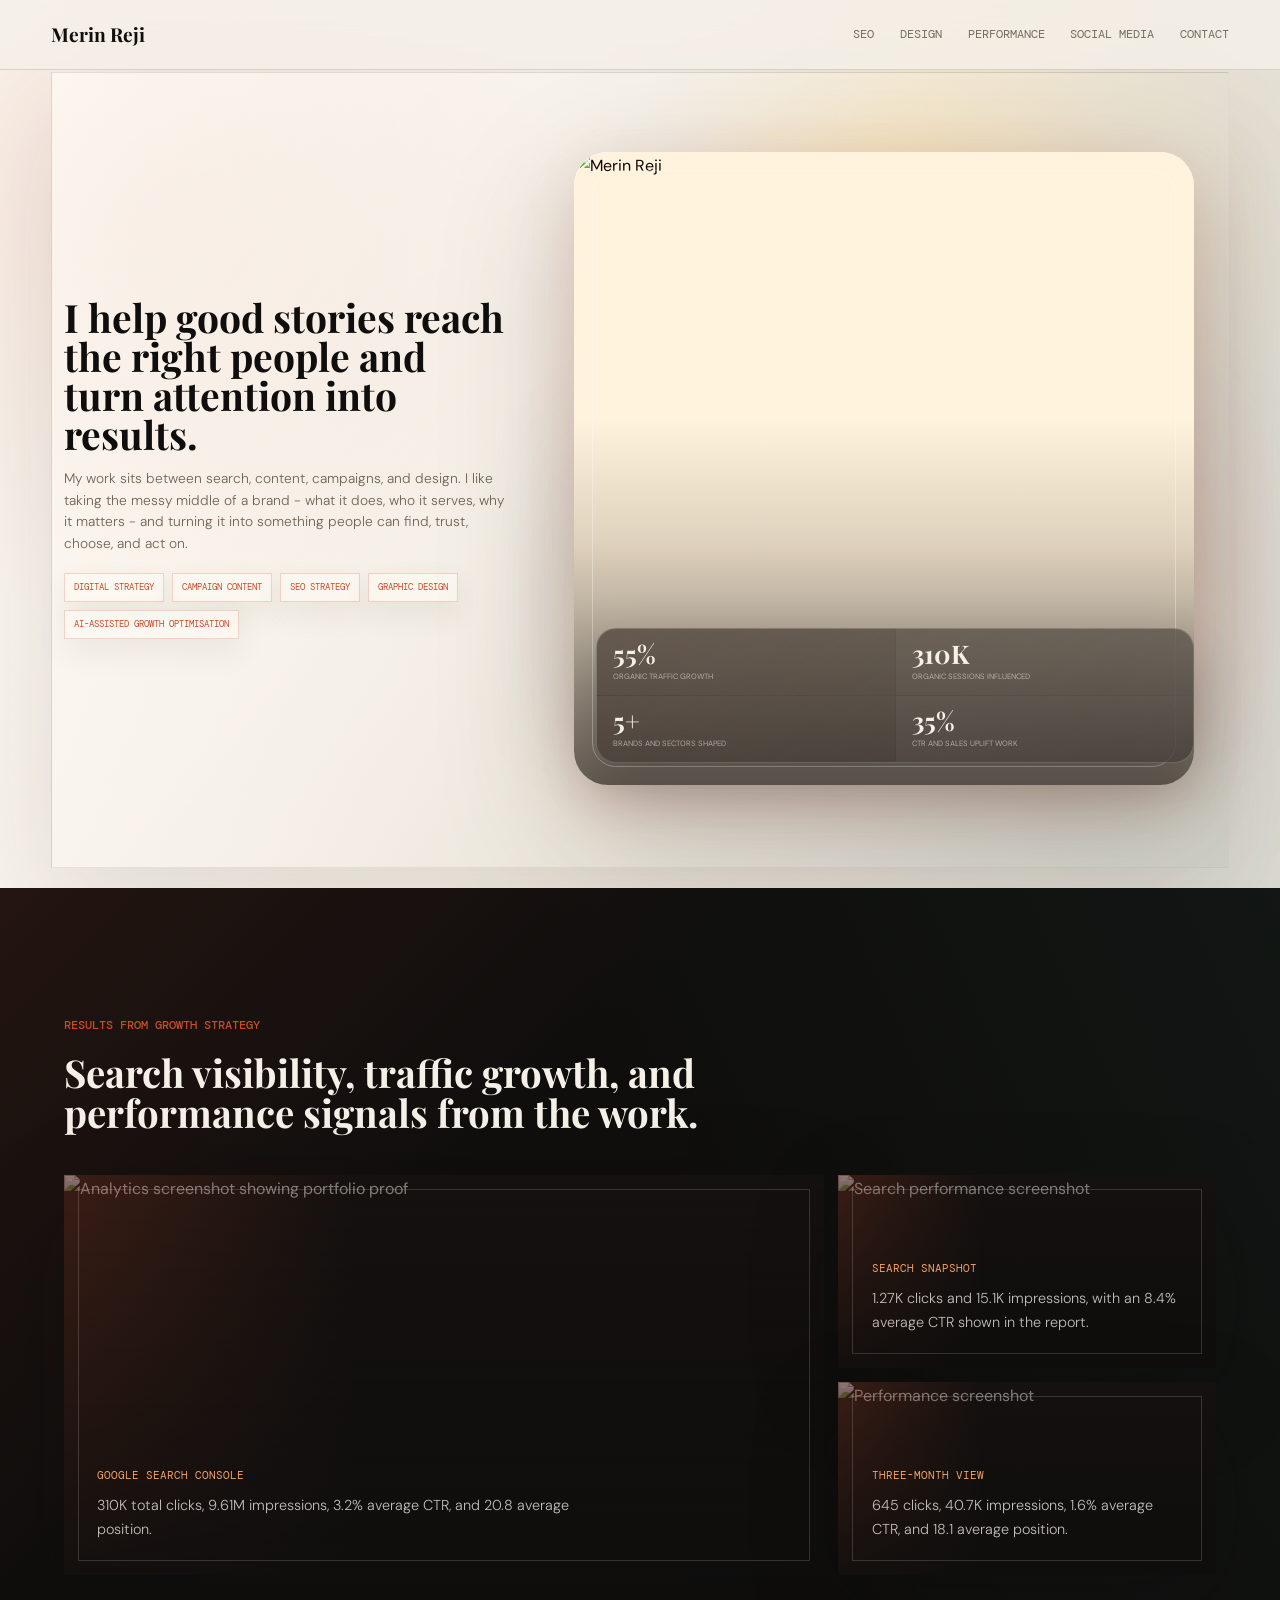
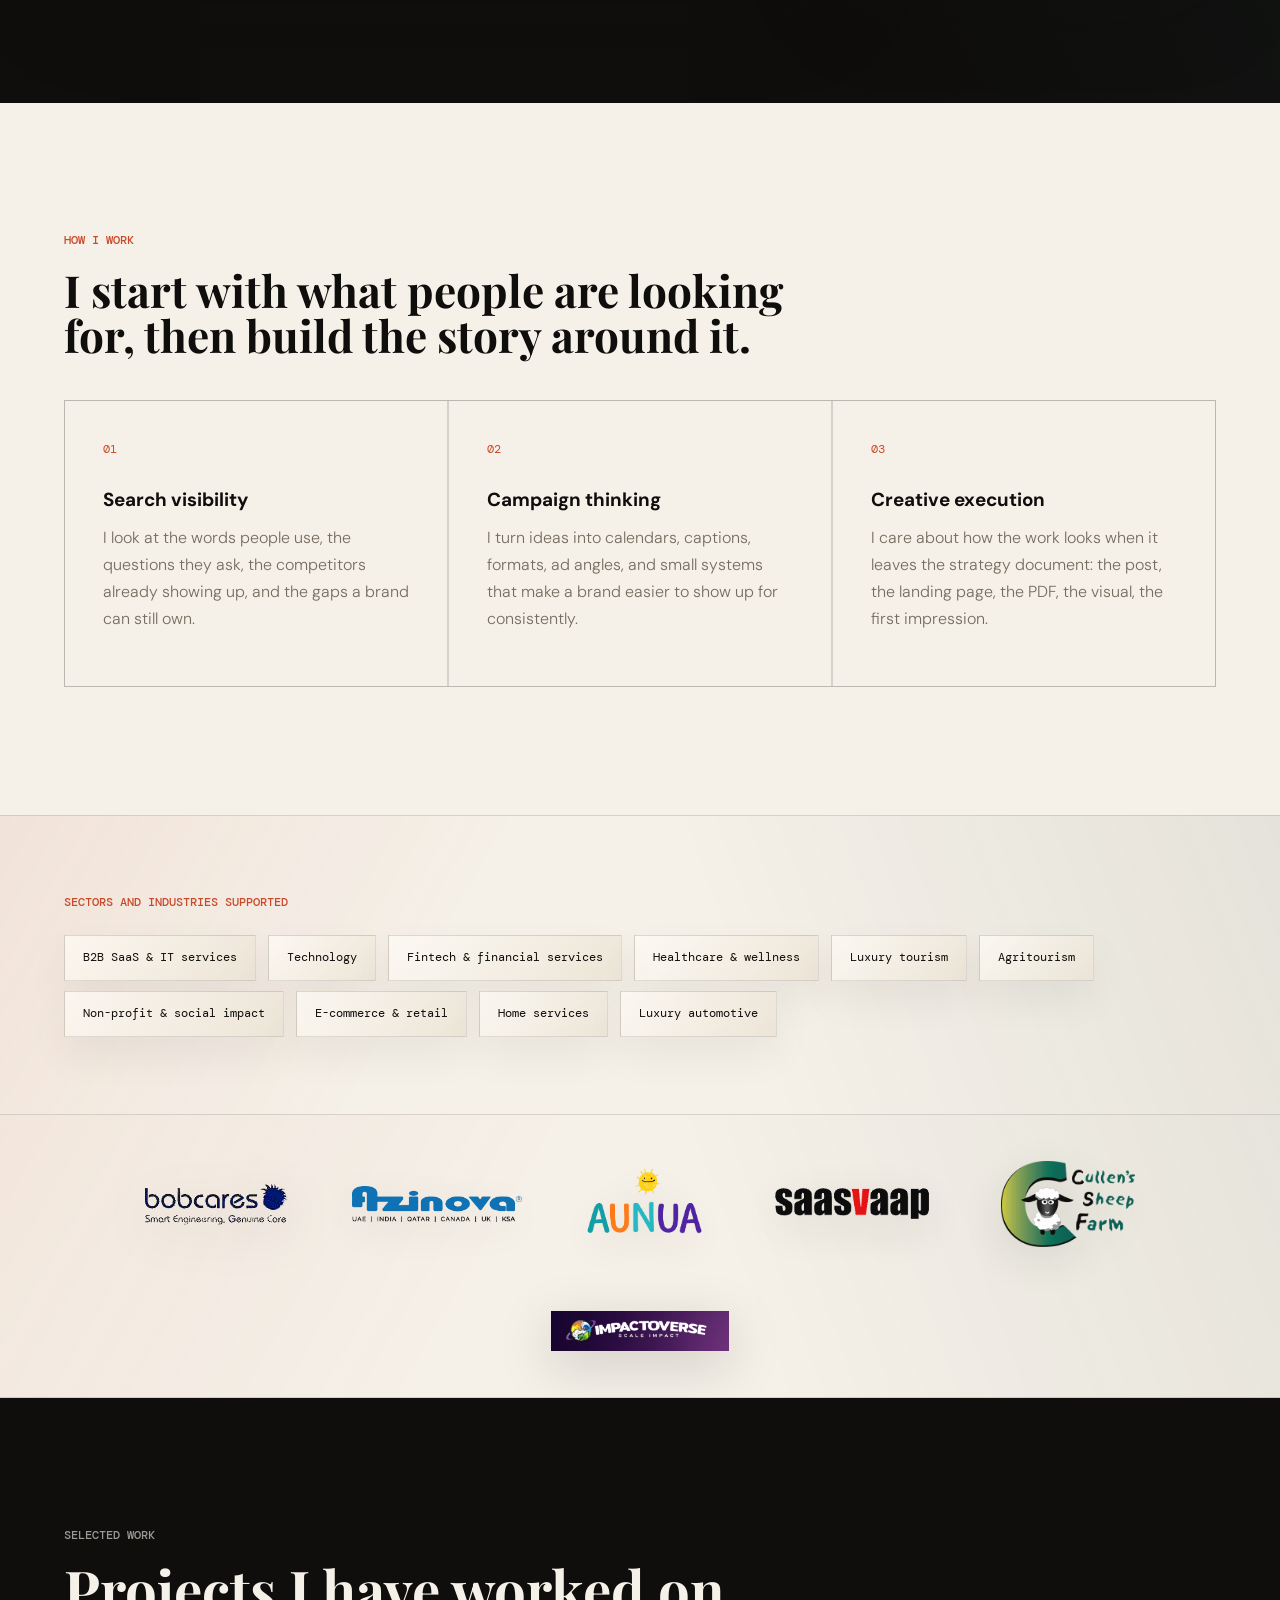
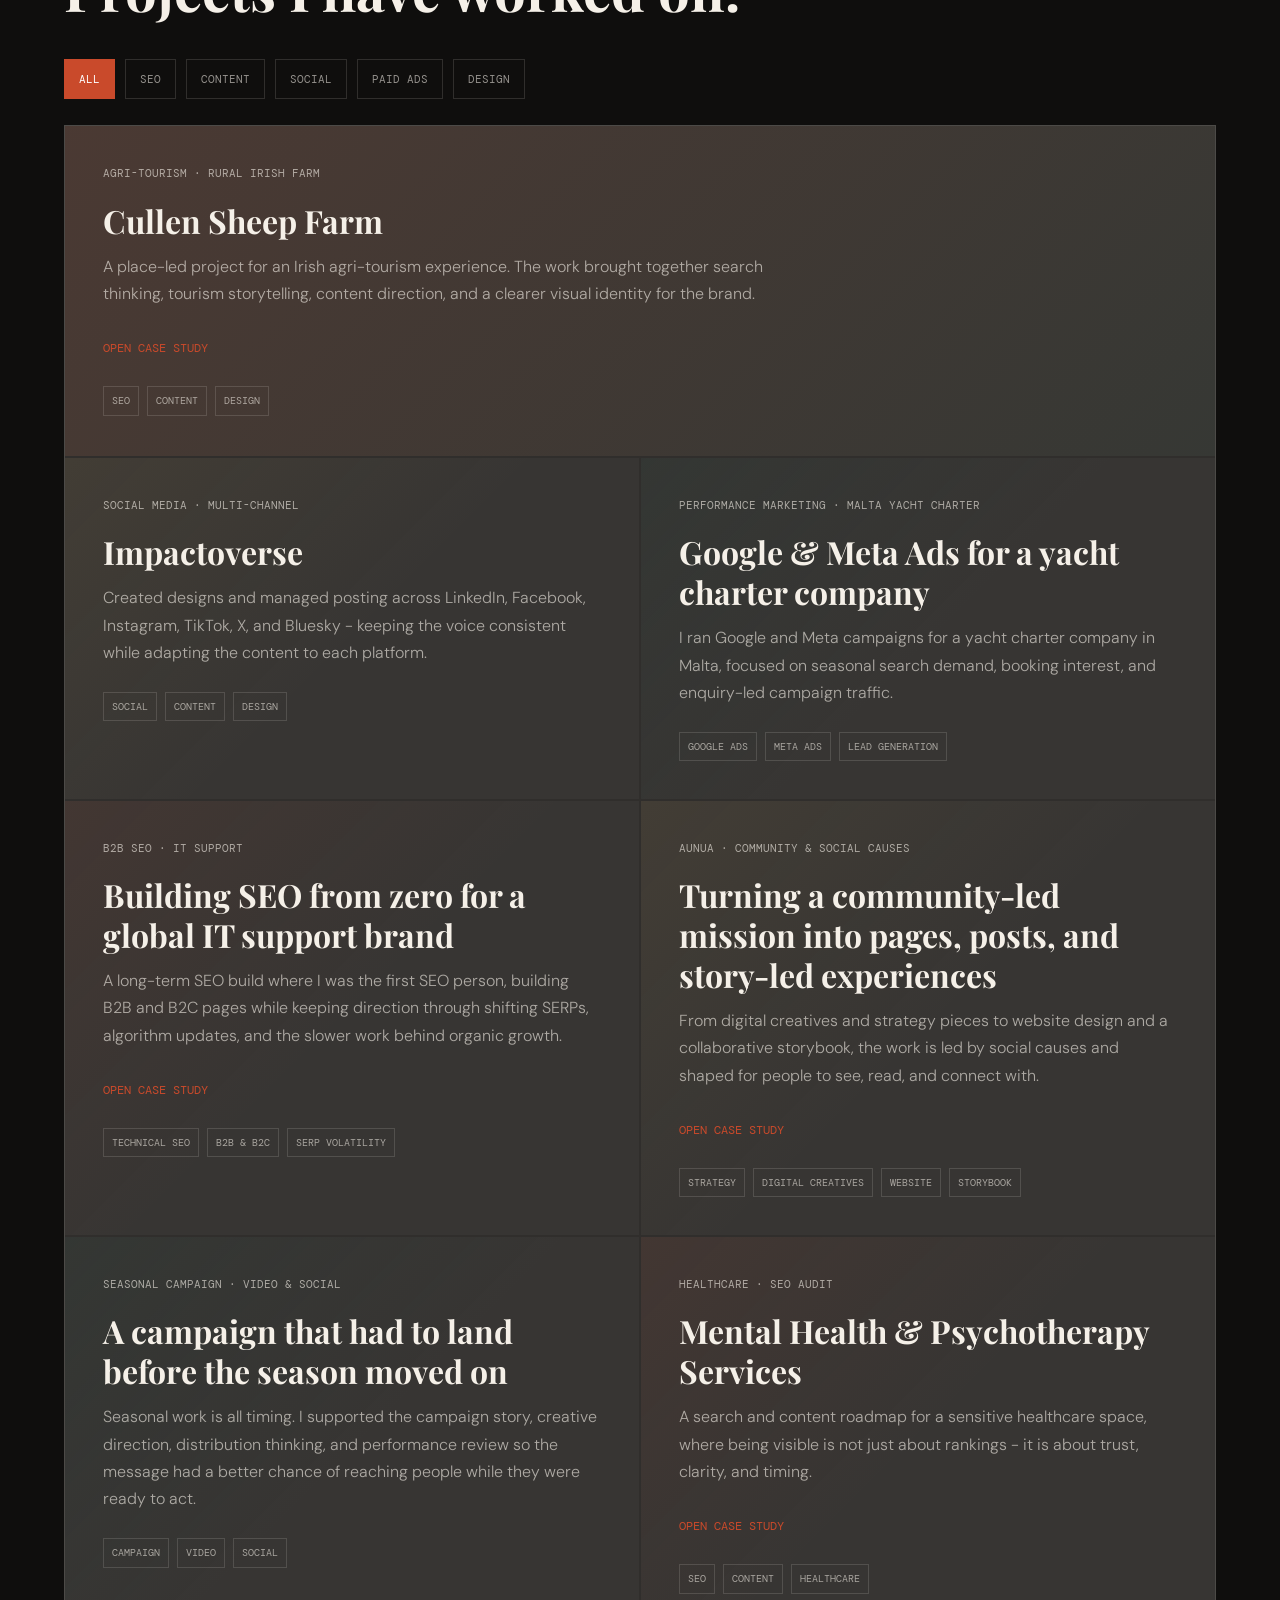
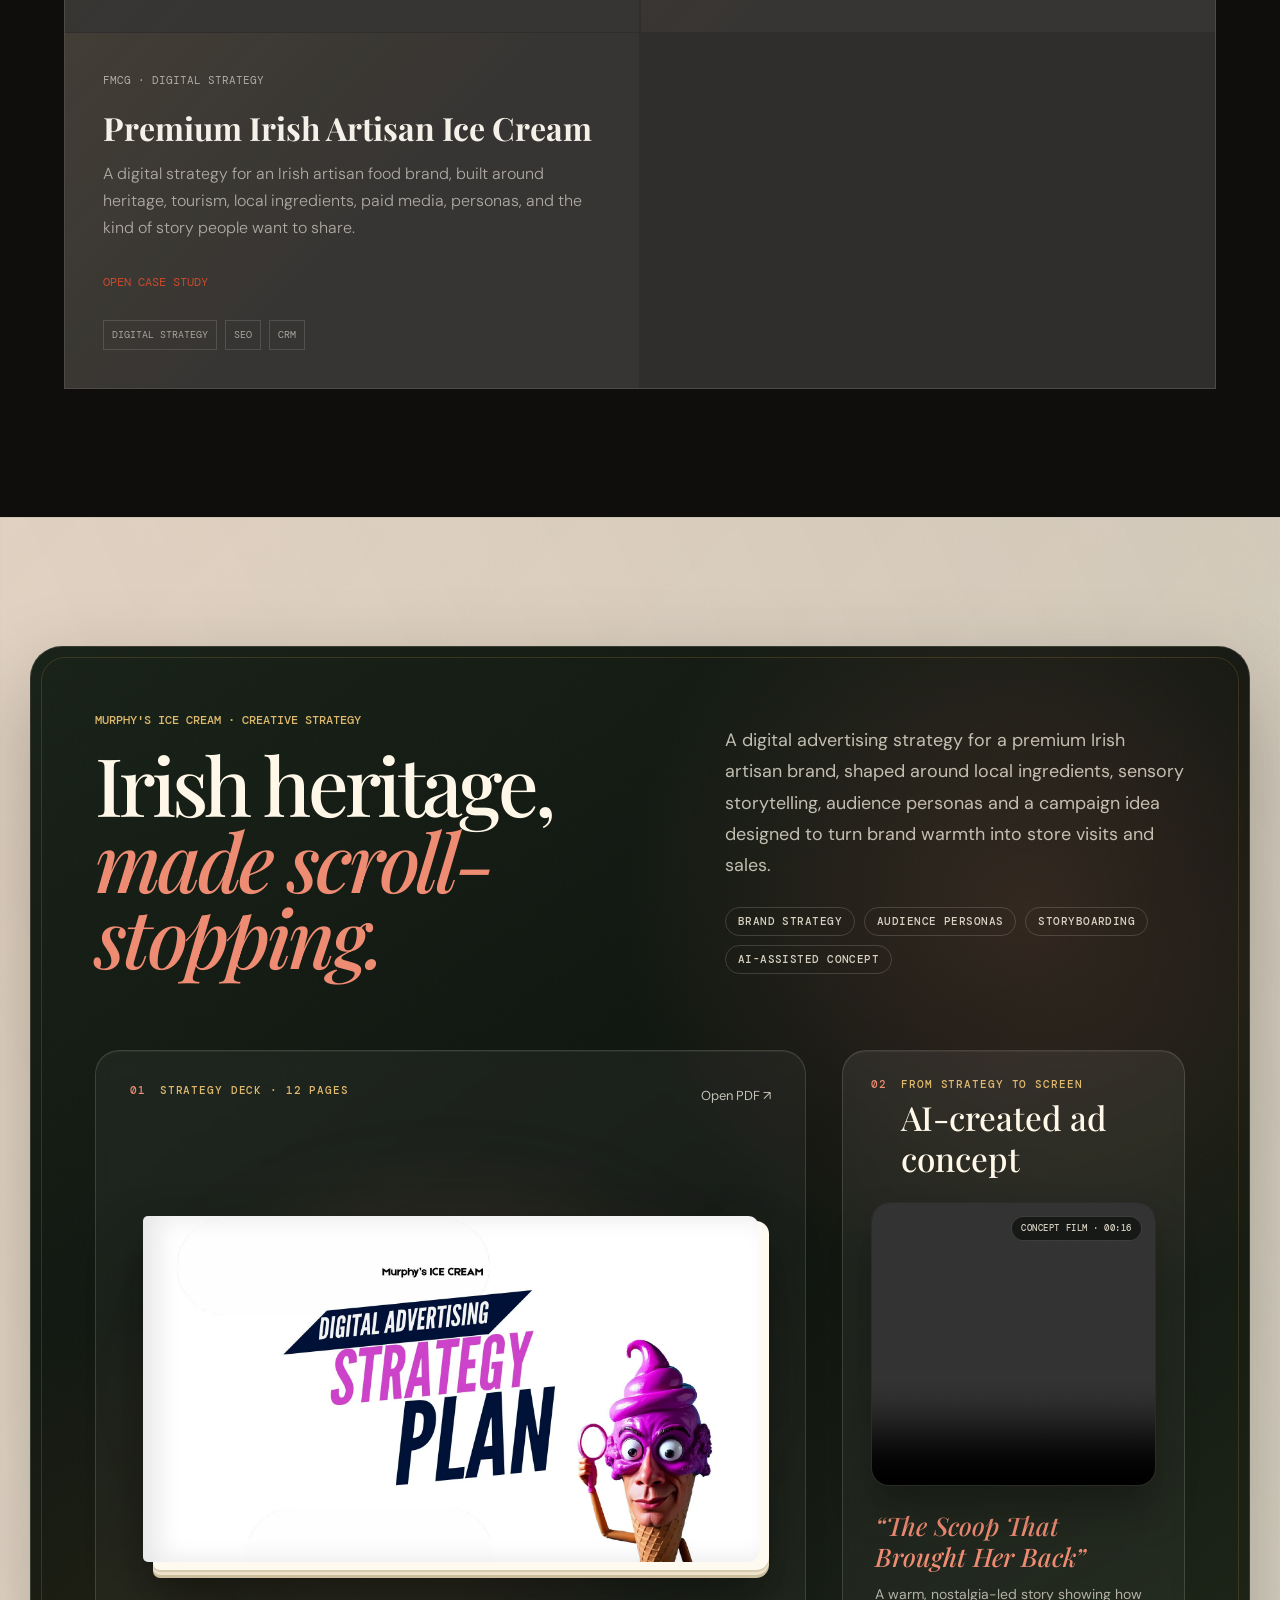
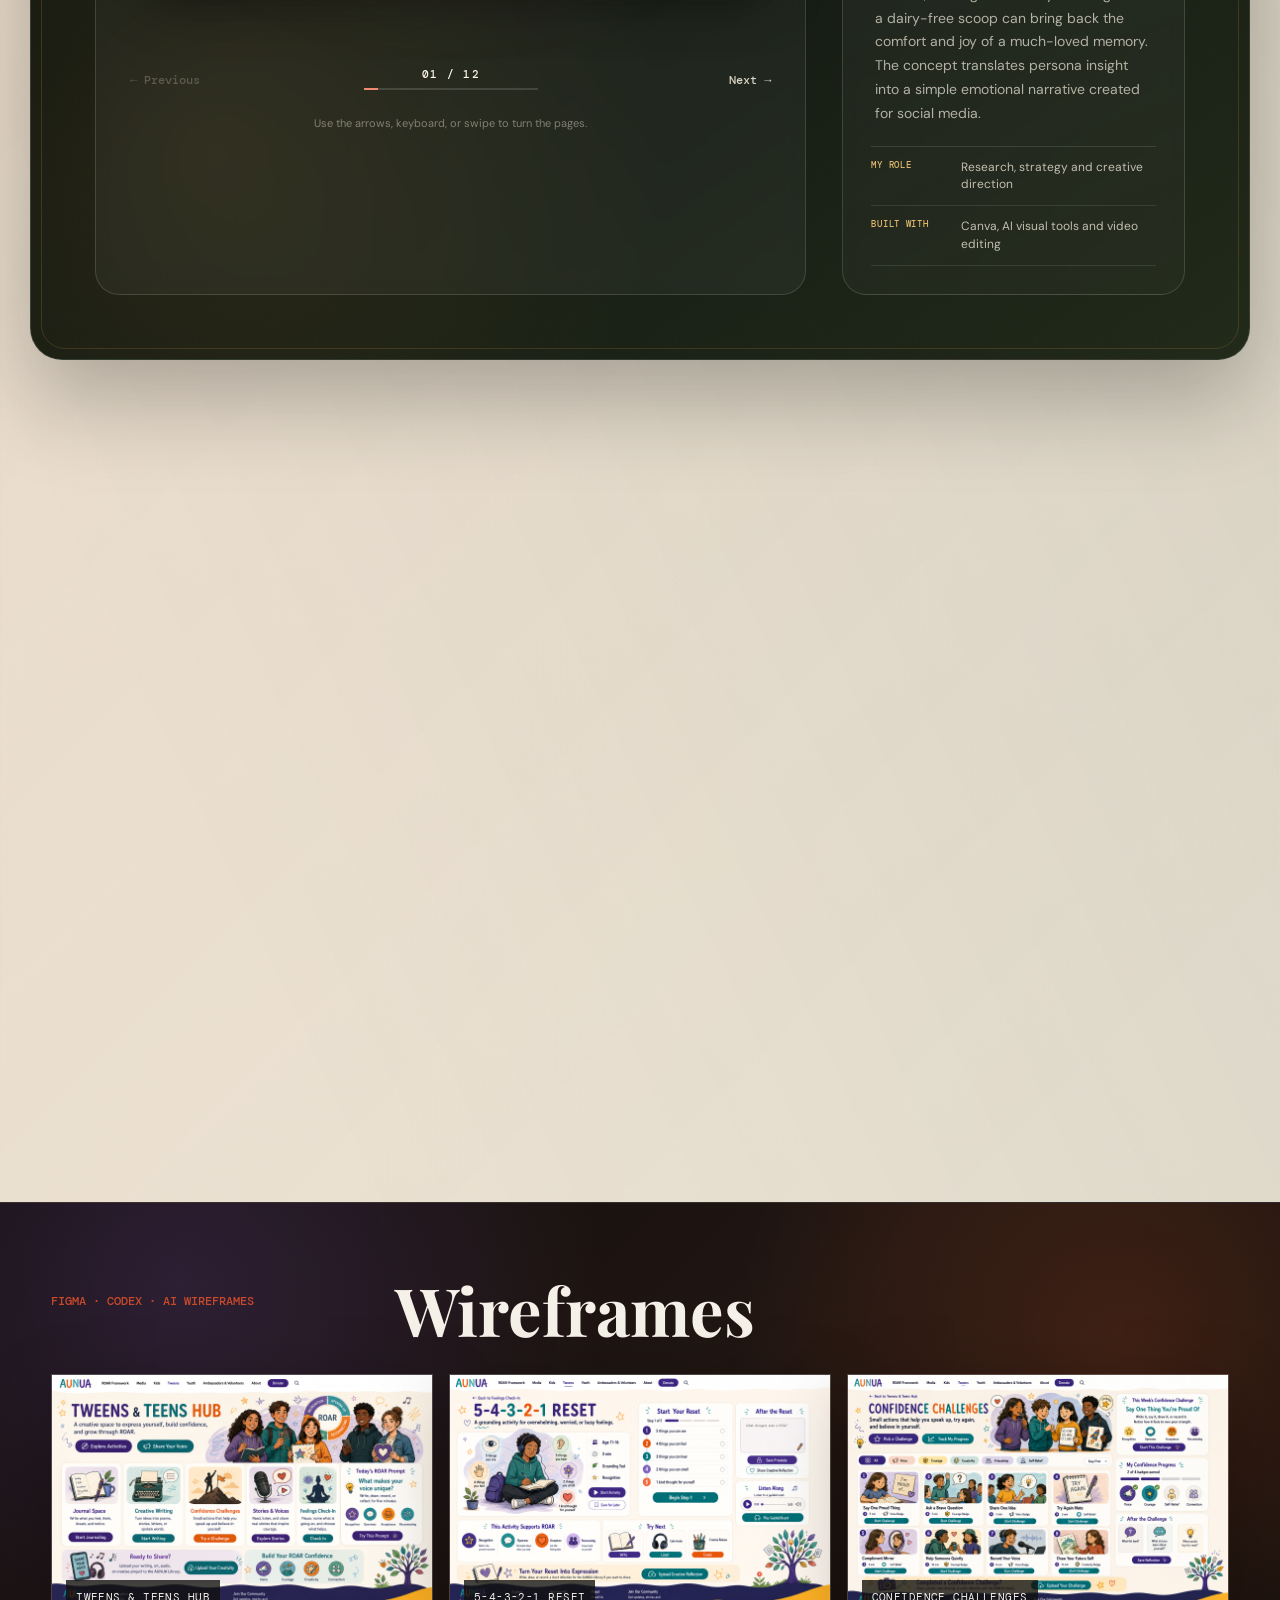
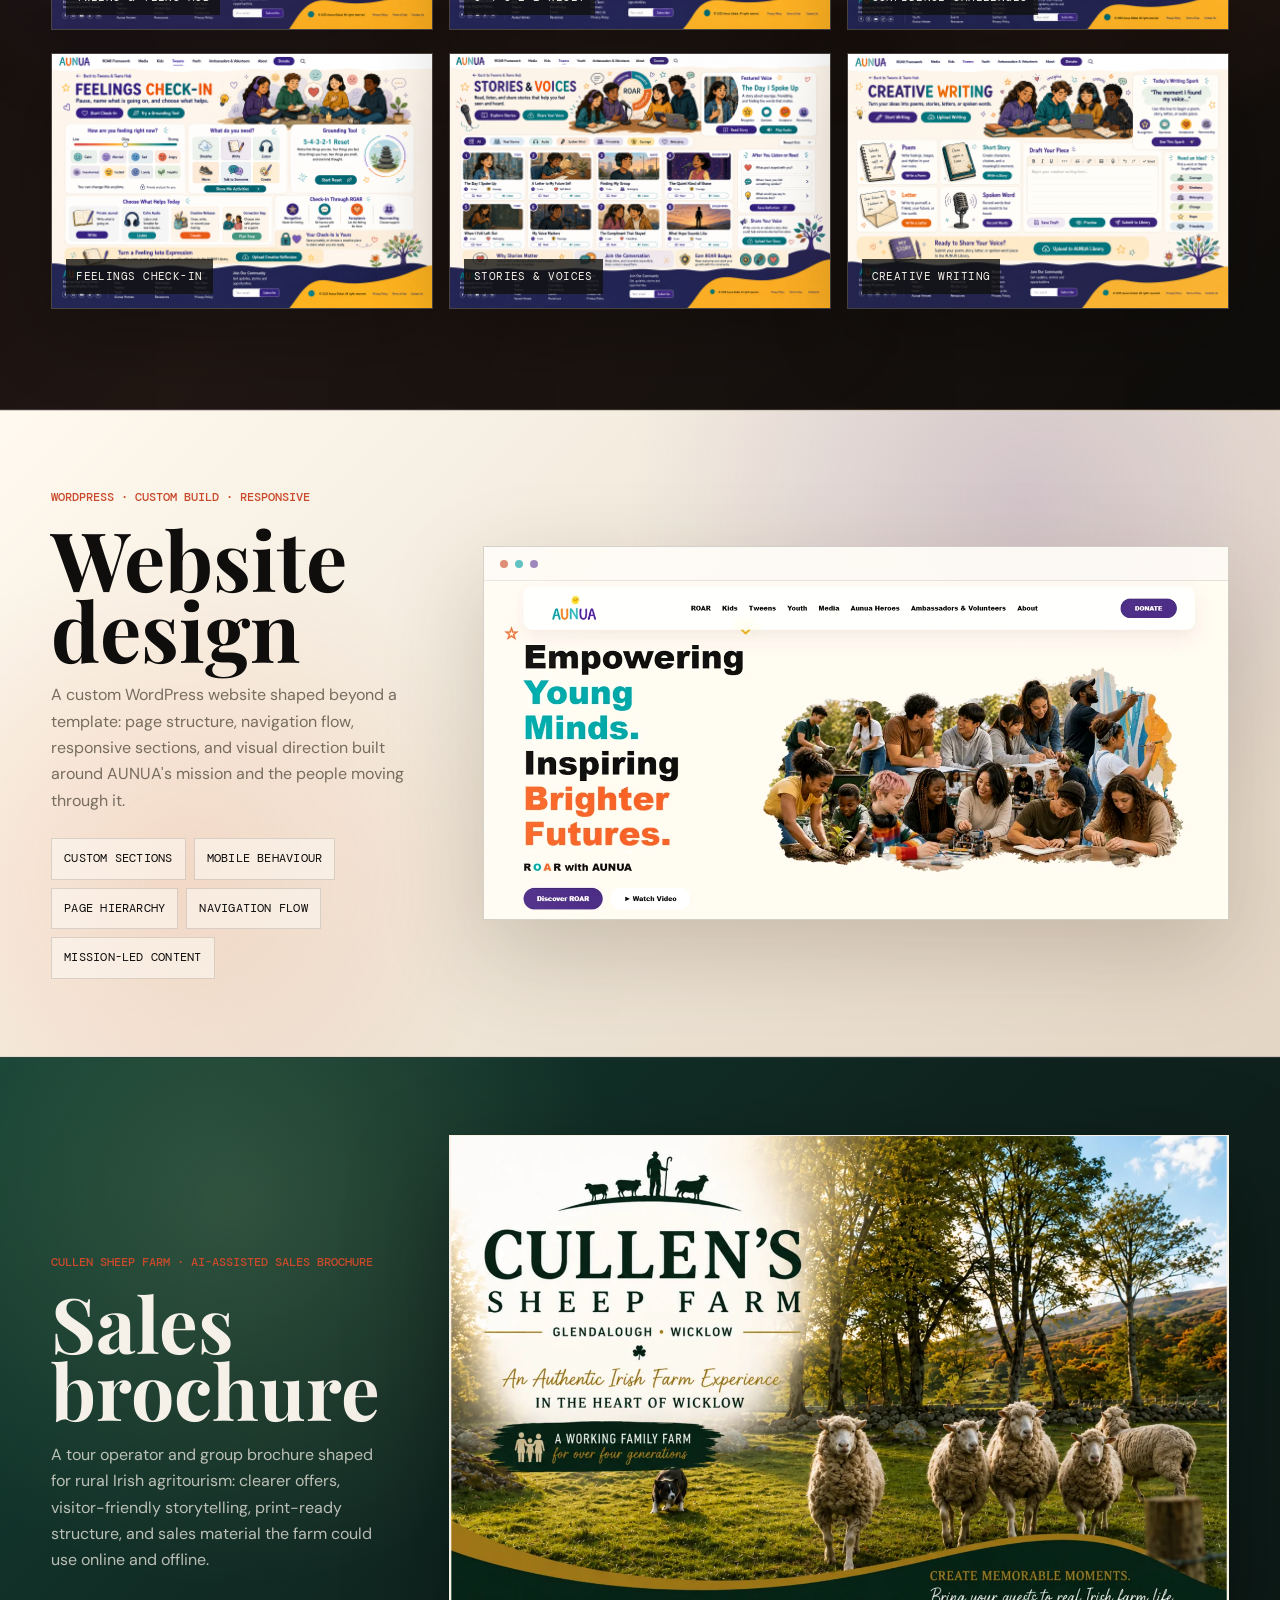
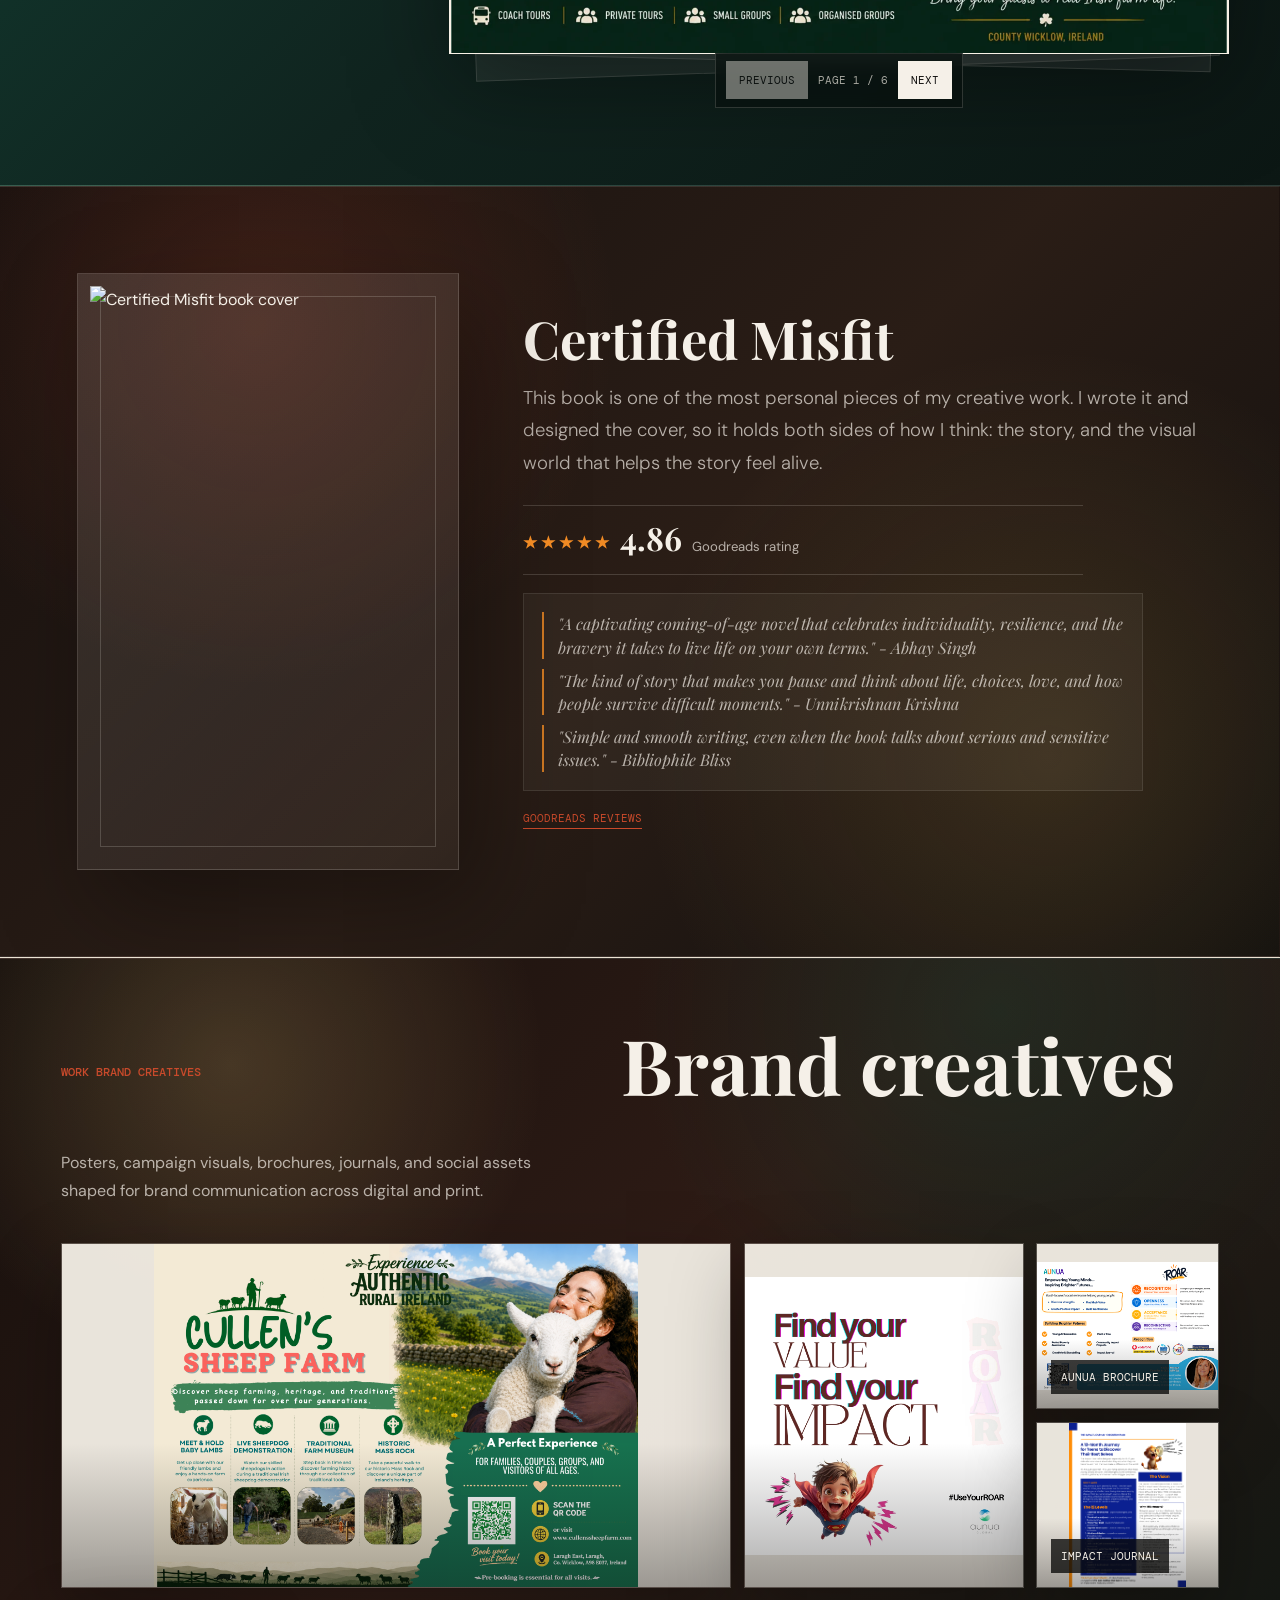
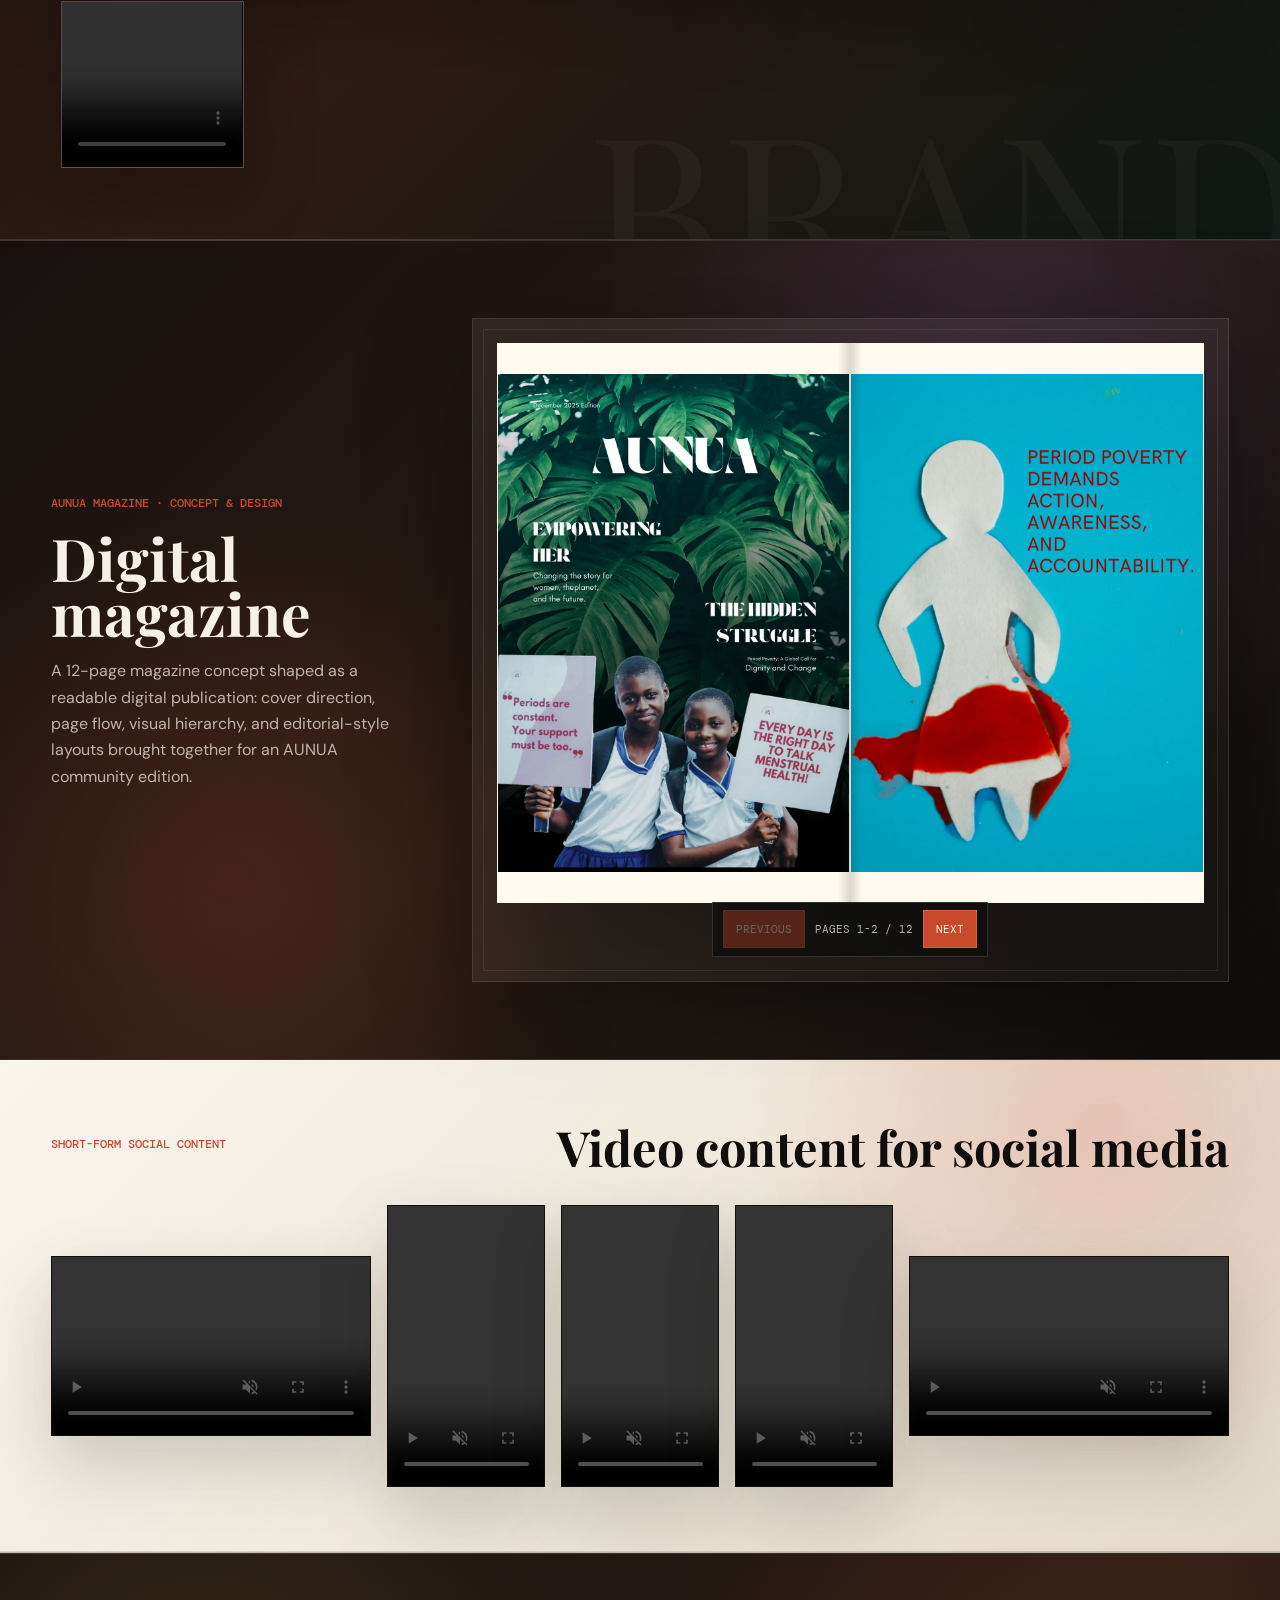
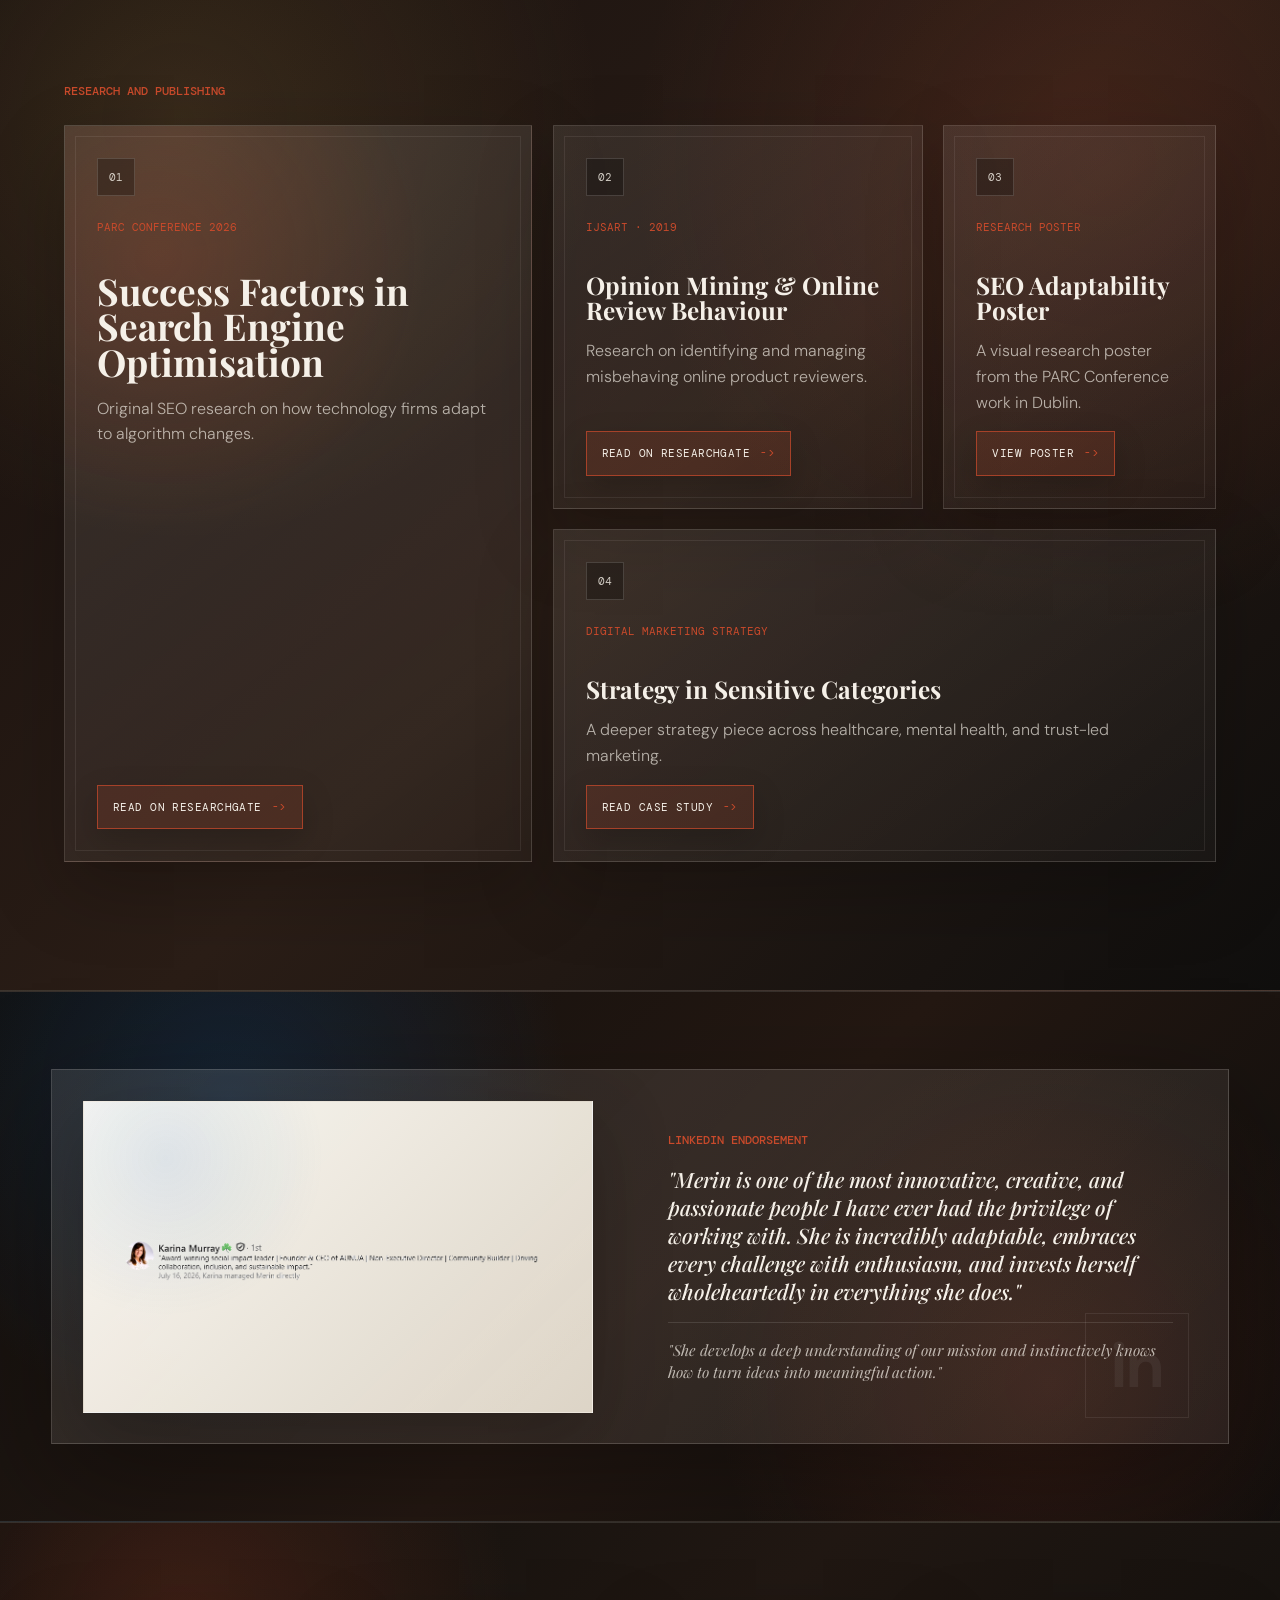
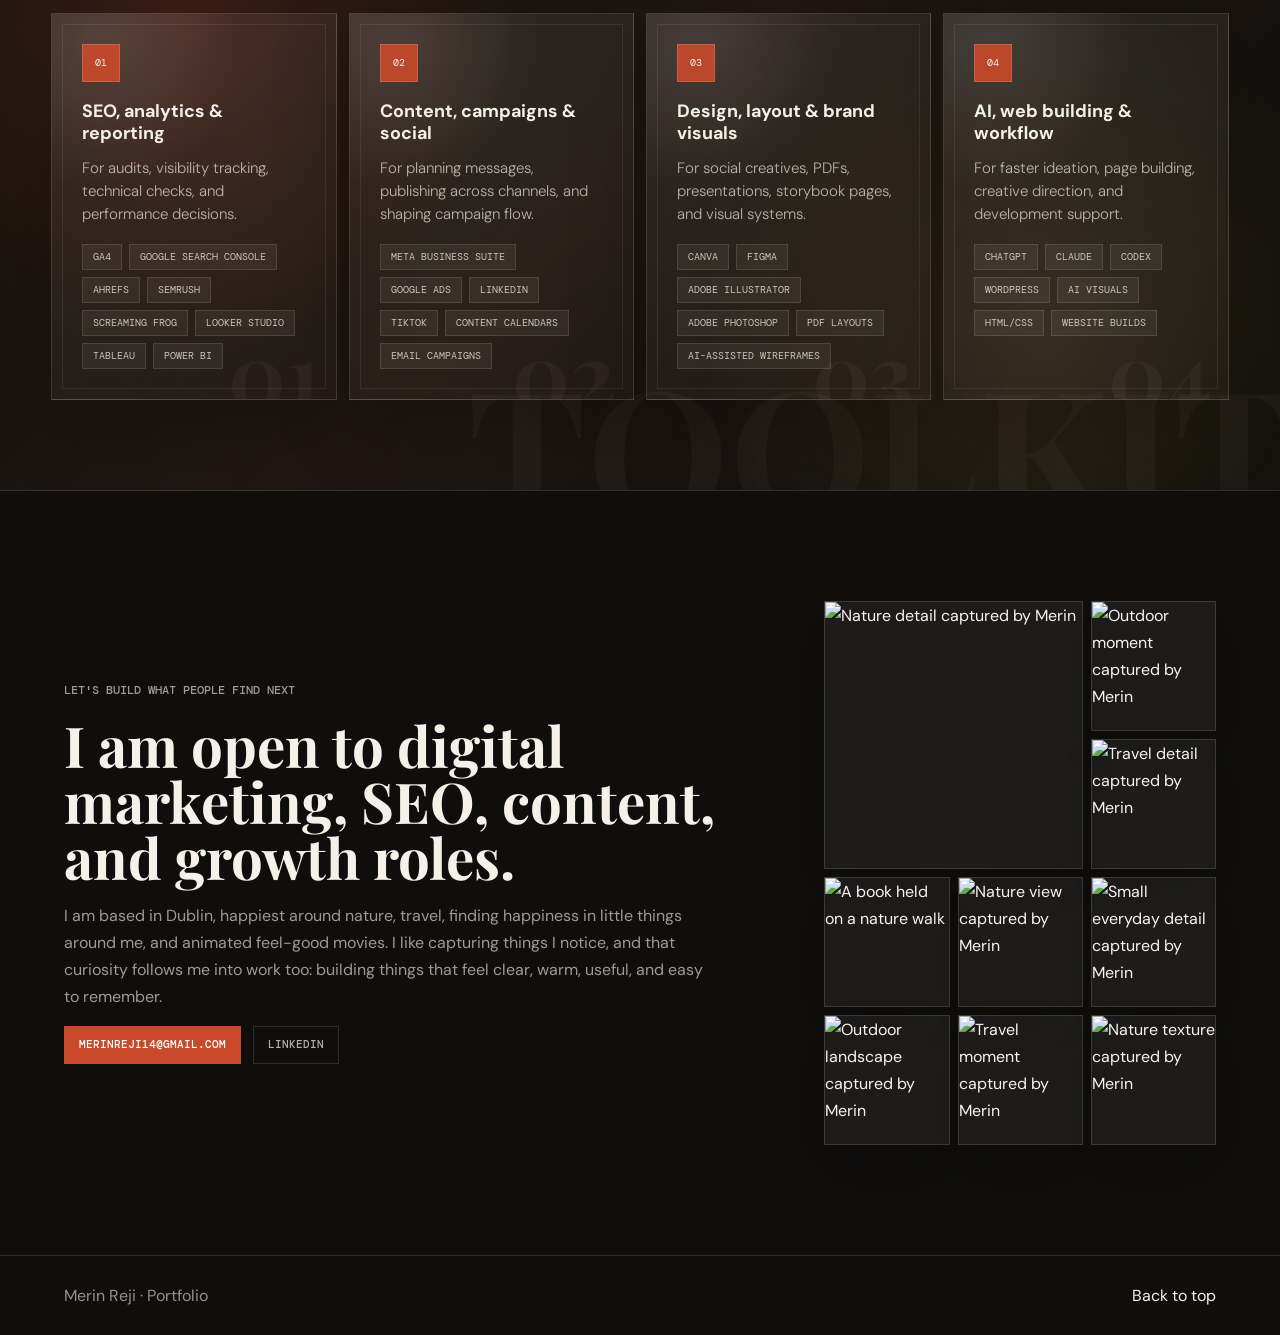
==== commit e2e410cc: "Update index.html" ====
--- a/index.html
+++ b/index.html
@@ -335,7 +335,7 @@
       <div class="murphys-card-topline">
         <div>
           <span class="murphys-card-number">01</span>
-          <p>Strategy deck · 13 pages</p>
+          <p>Strategy deck · 12 pages</p>
         </div>
 
         <a
@@ -360,7 +360,7 @@
         <img
   id="murphysBookPage"
   src="murphys-page-01.webp"
-  alt="Murphy's Ice Cream digital advertising strategy, page 1 of 13"
+  alt="Murphy's Ice Cream digital advertising strategy, page 1 of 12"
 >
 
           <div class="murphys-page-shine" aria-hidden="true"></div>
@@ -380,7 +380,7 @@
         </button>
 
         <div>
-          <span id="murphysPageStatus">01 / 13</span>
+          <span id="murphysPageStatus">01 / 12</span>
 
           <div class="murphys-progress" aria-hidden="true">
             <i id="murphysProgressBar"></i>
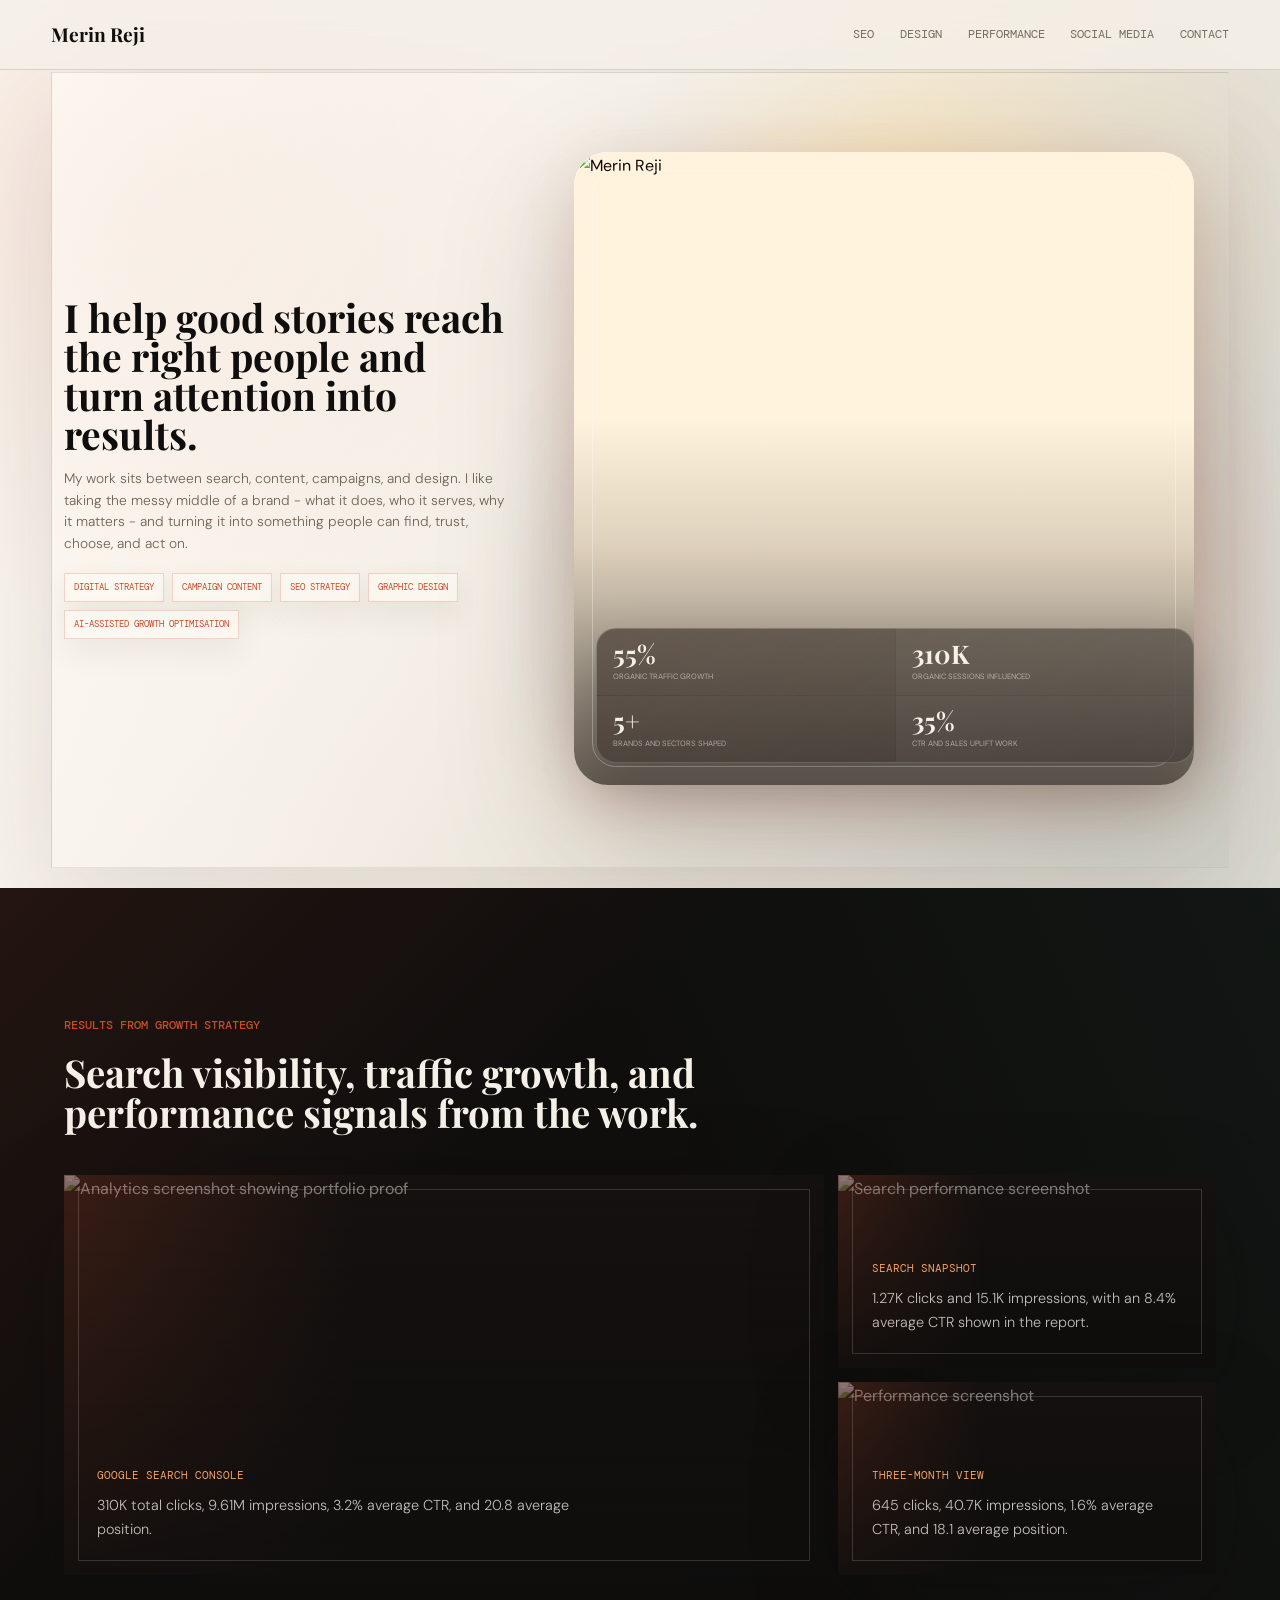
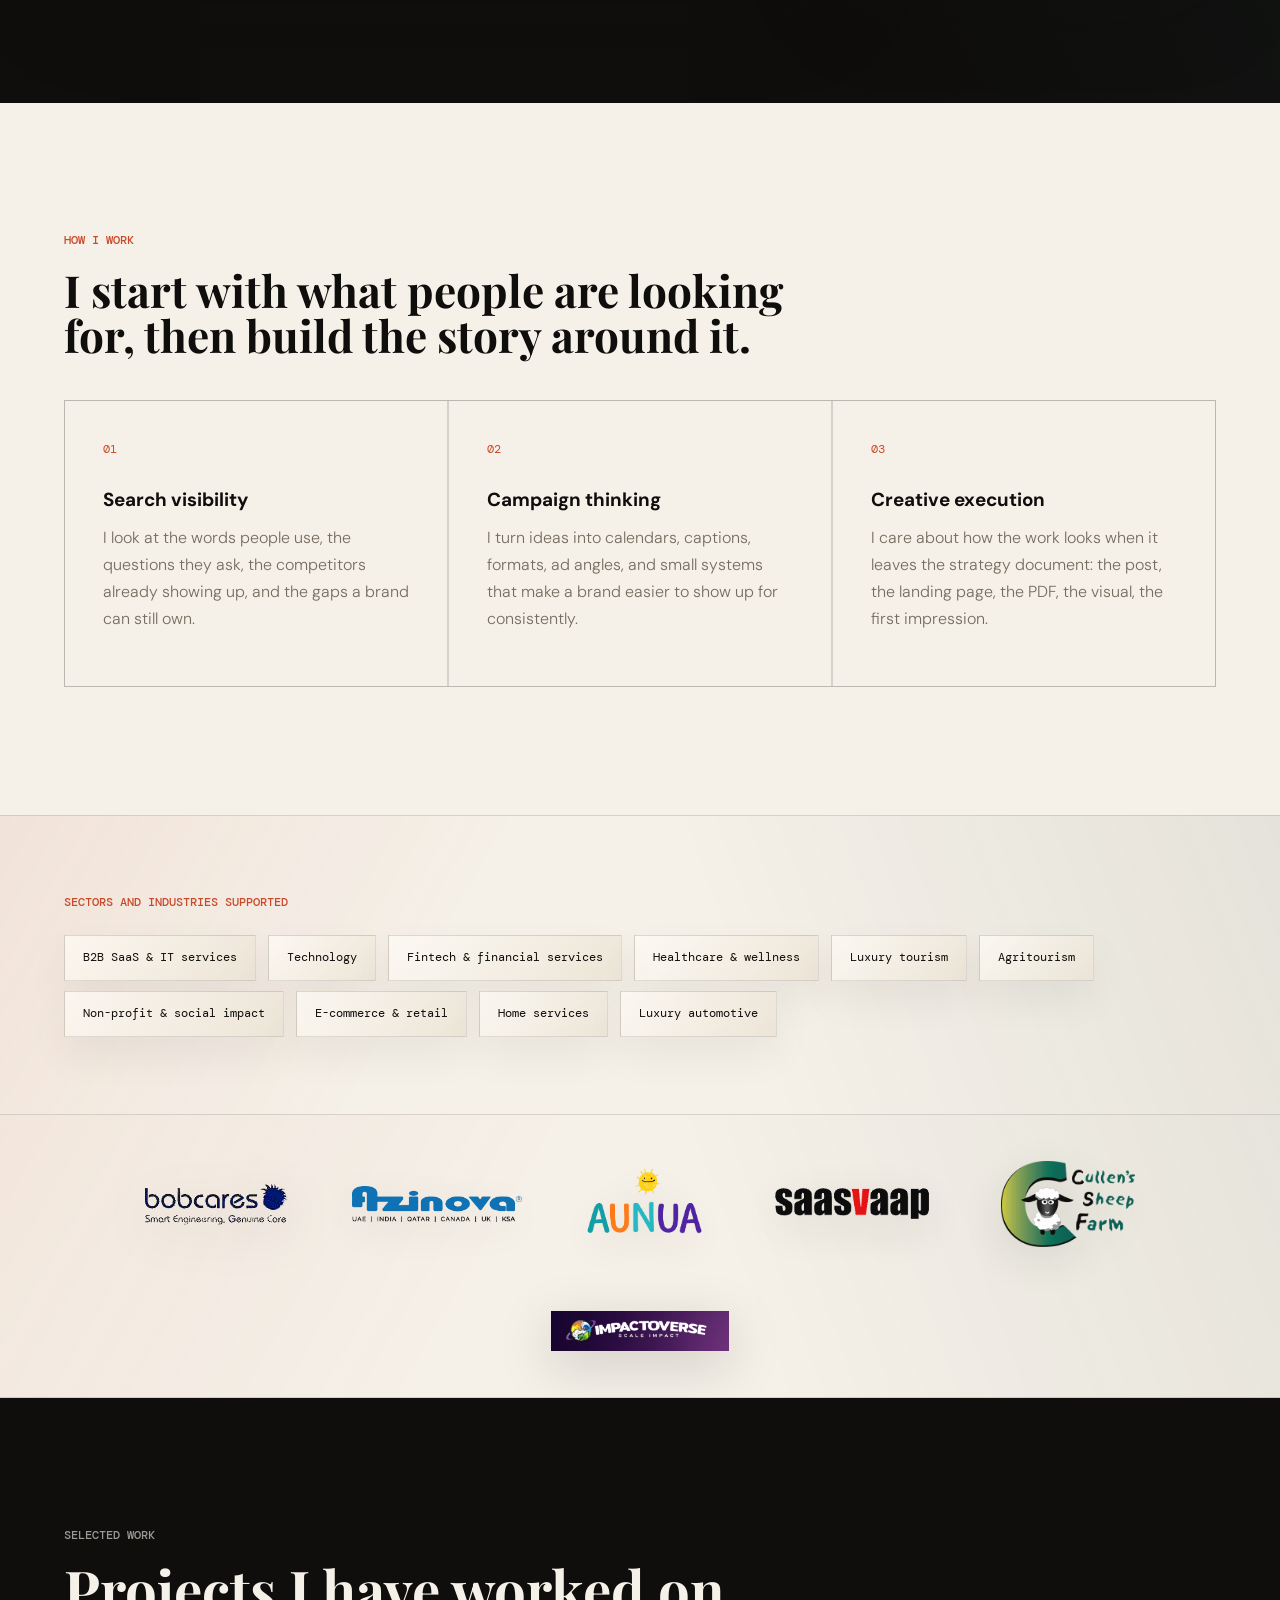
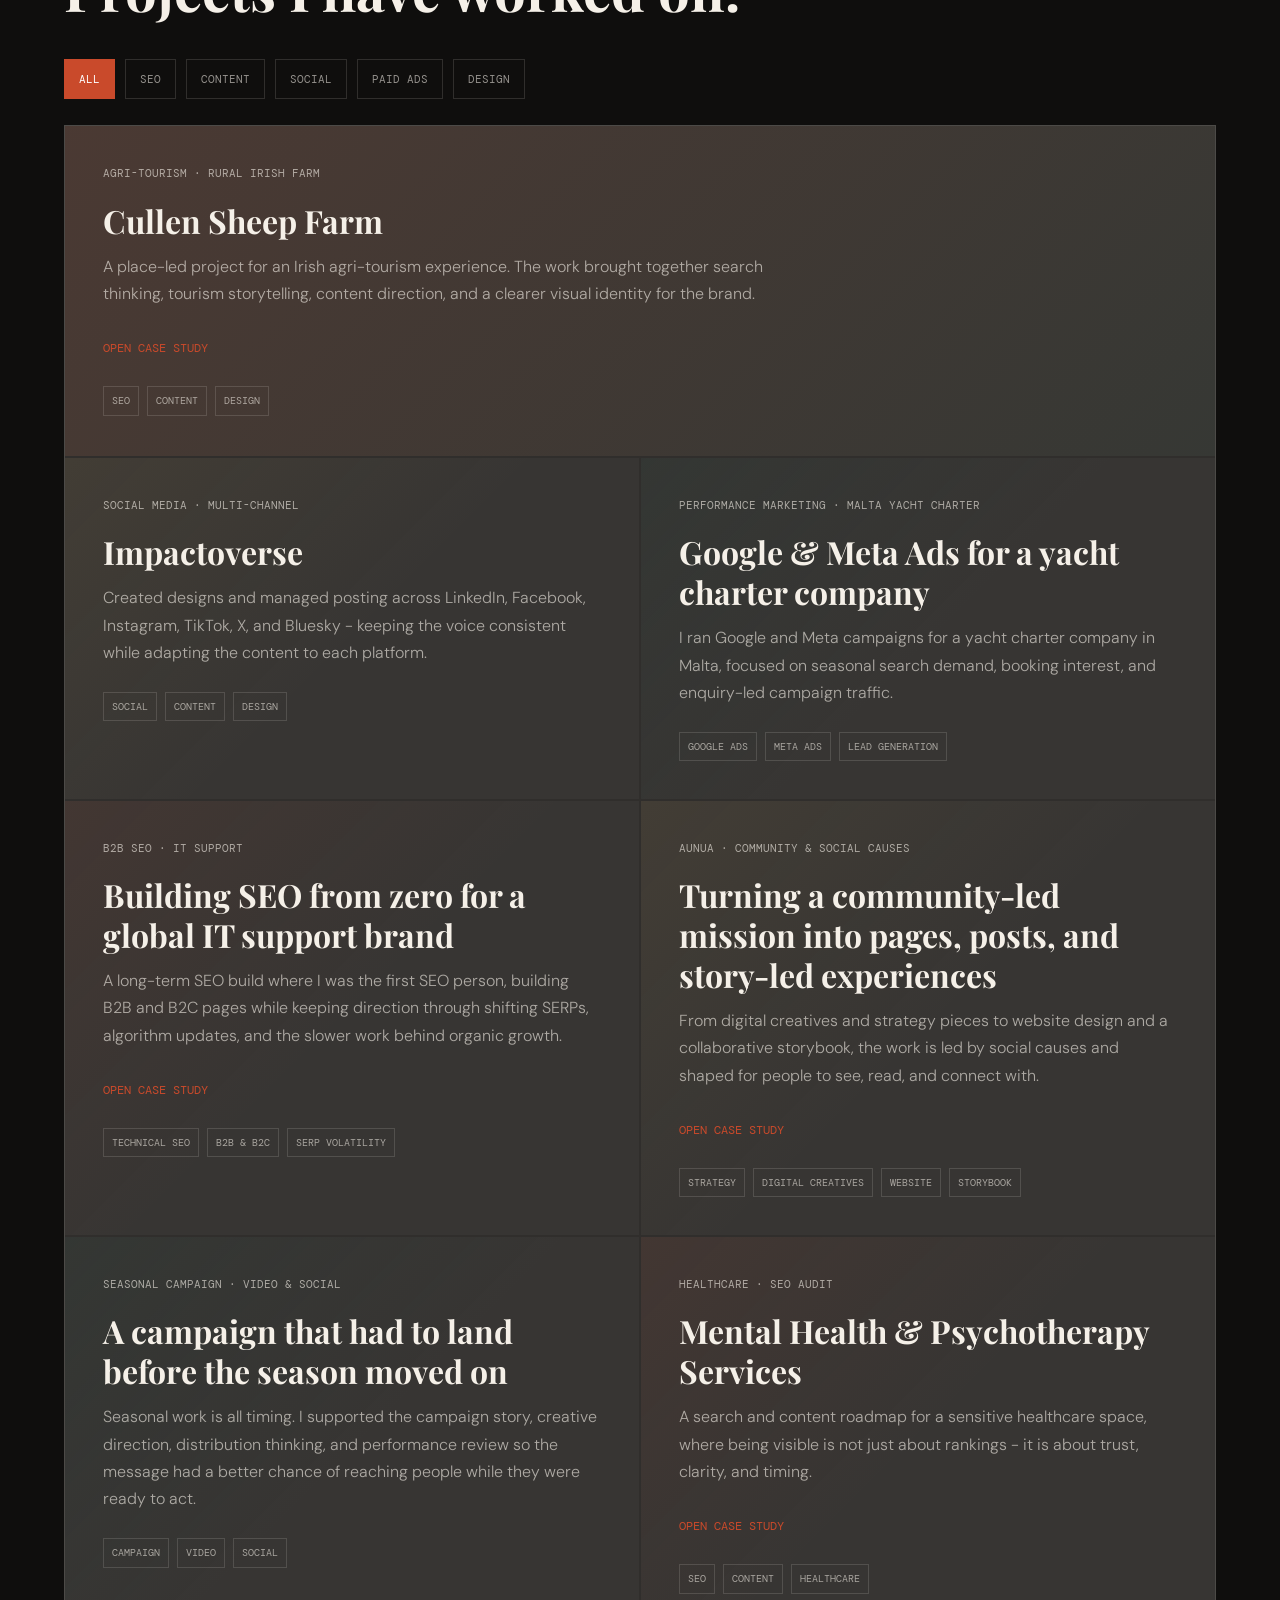
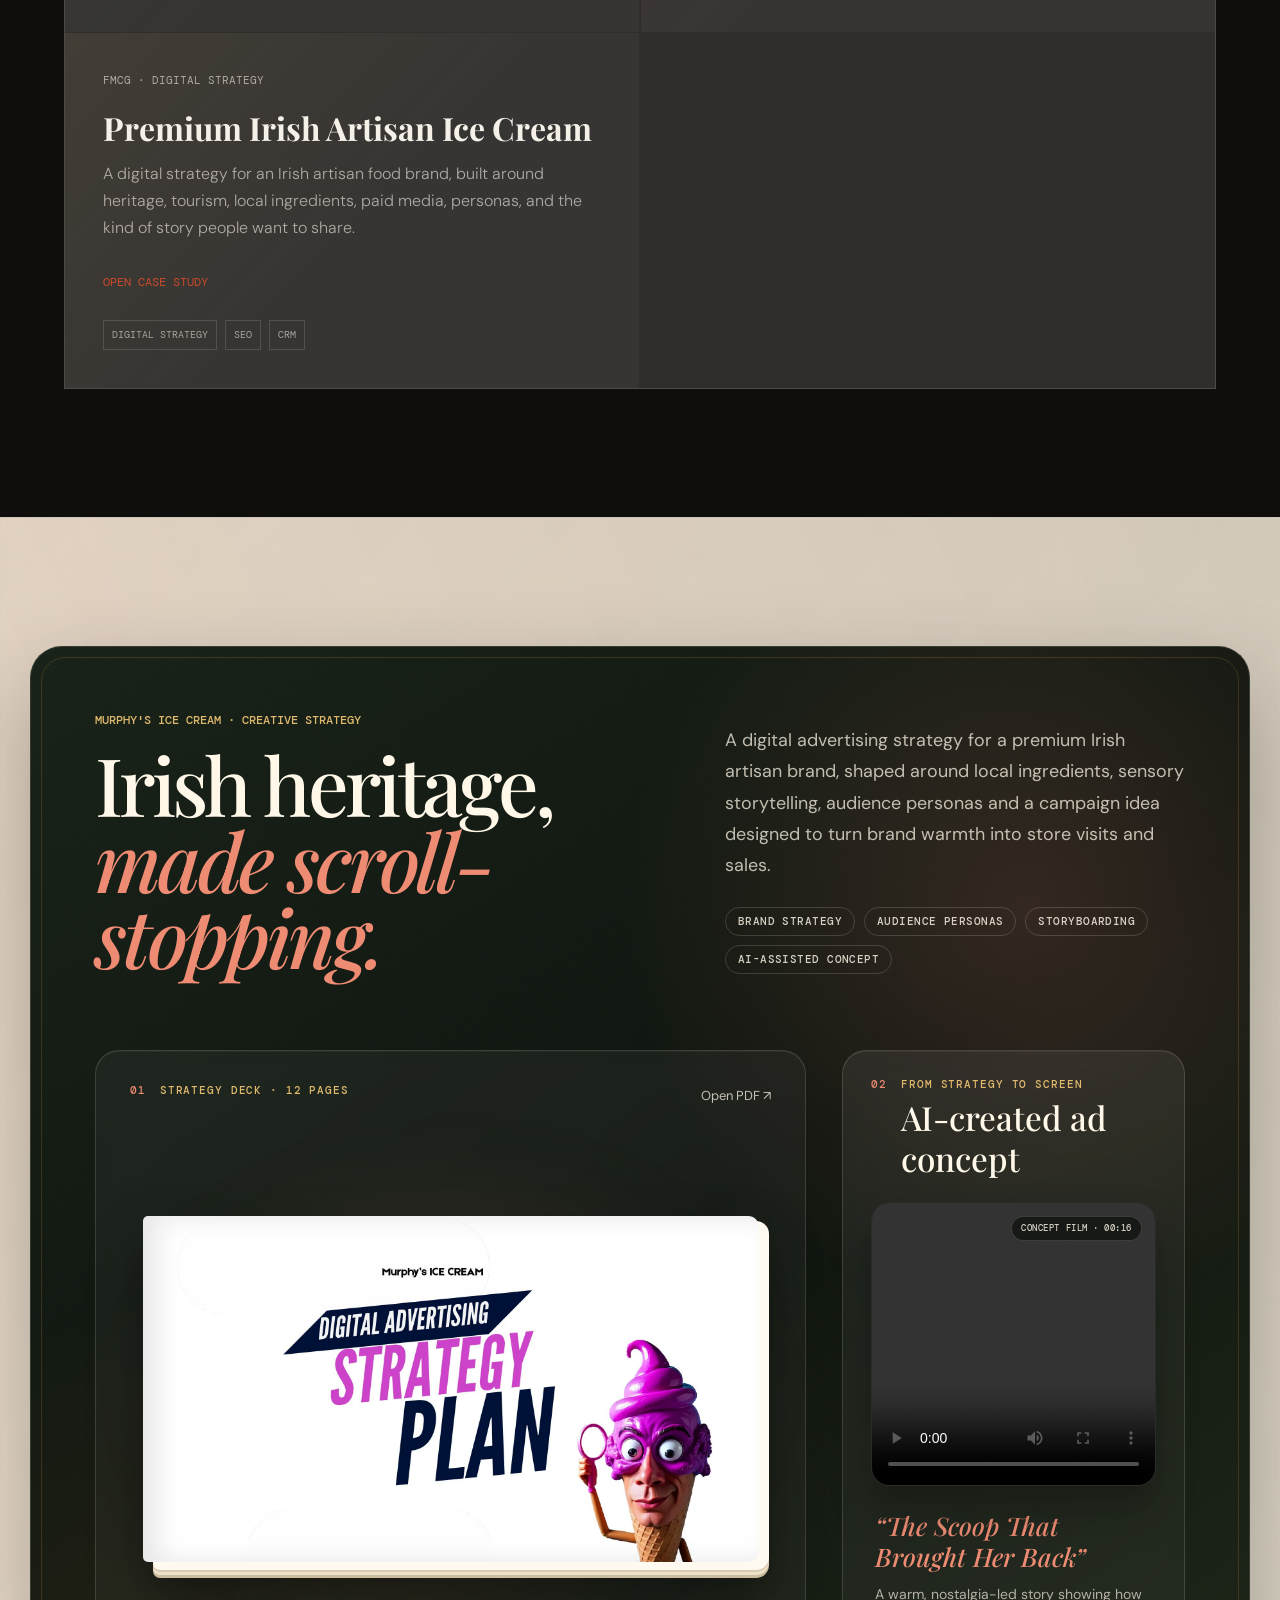
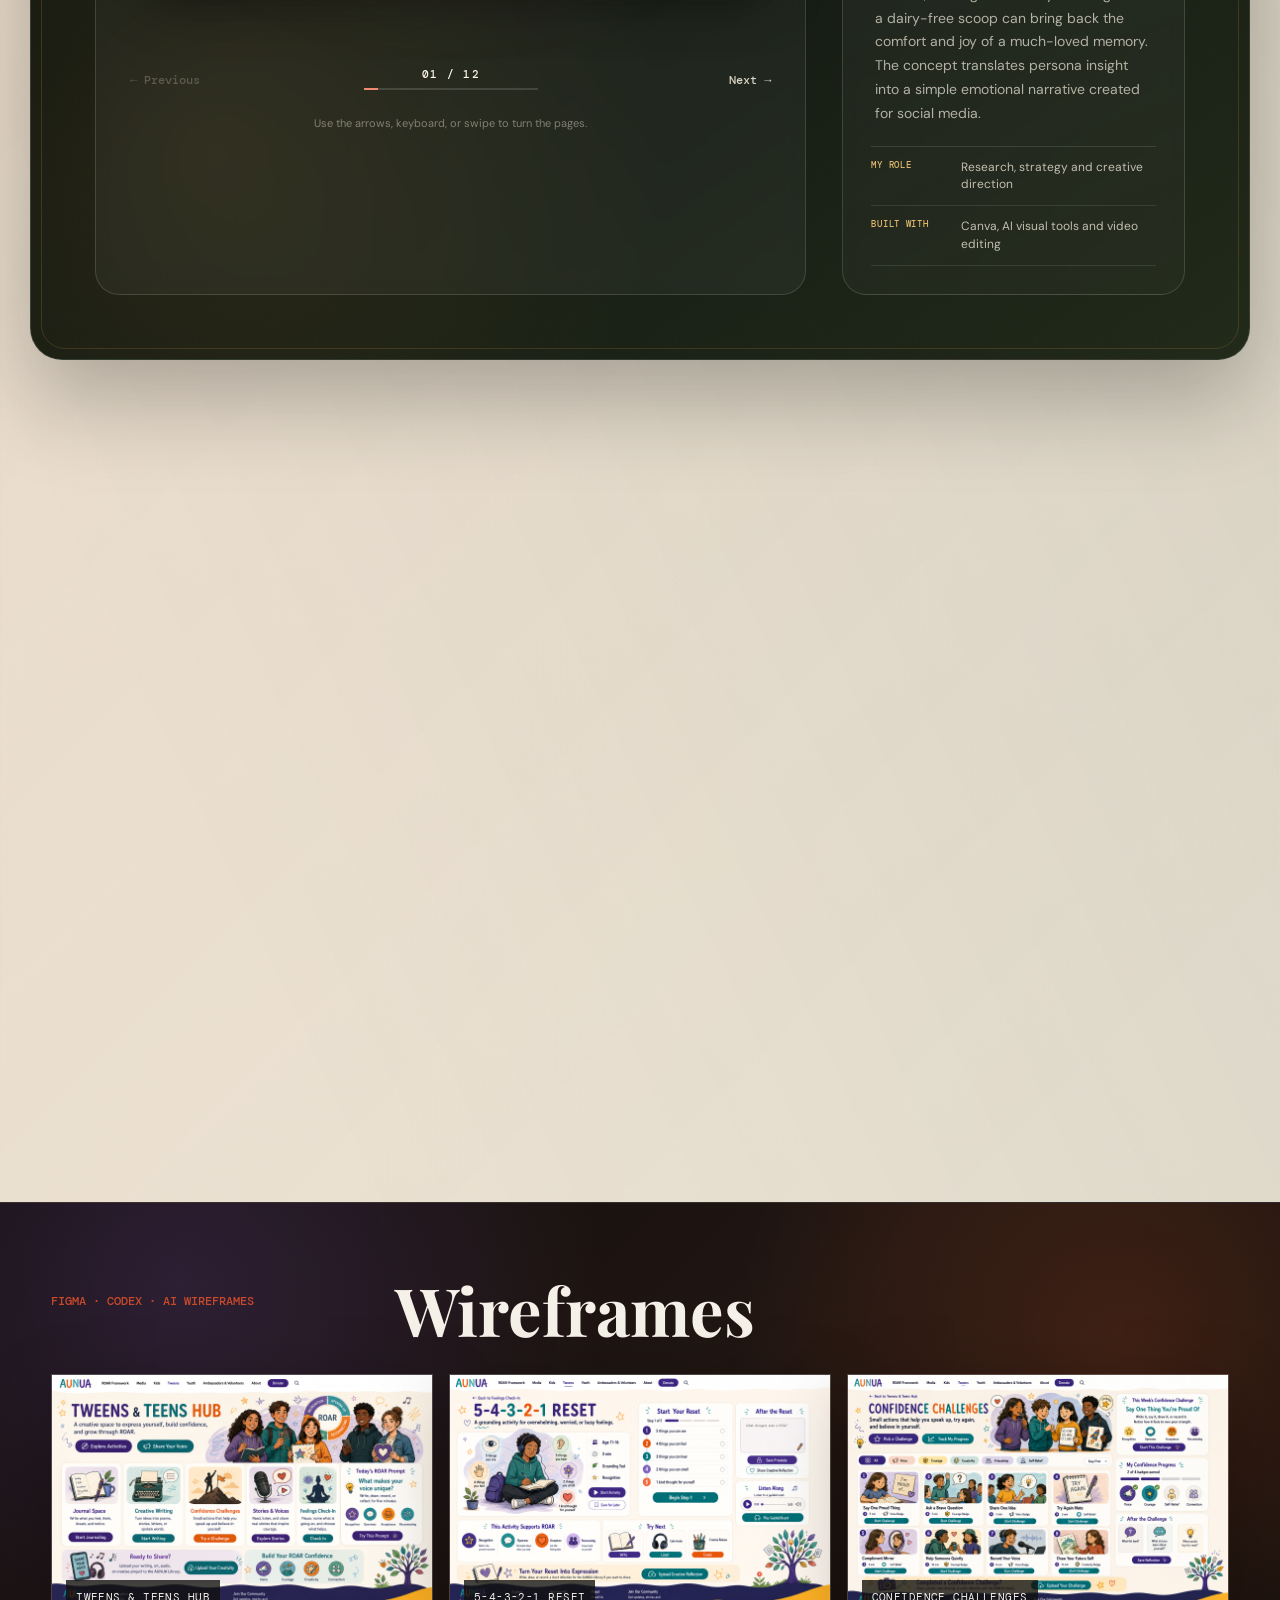
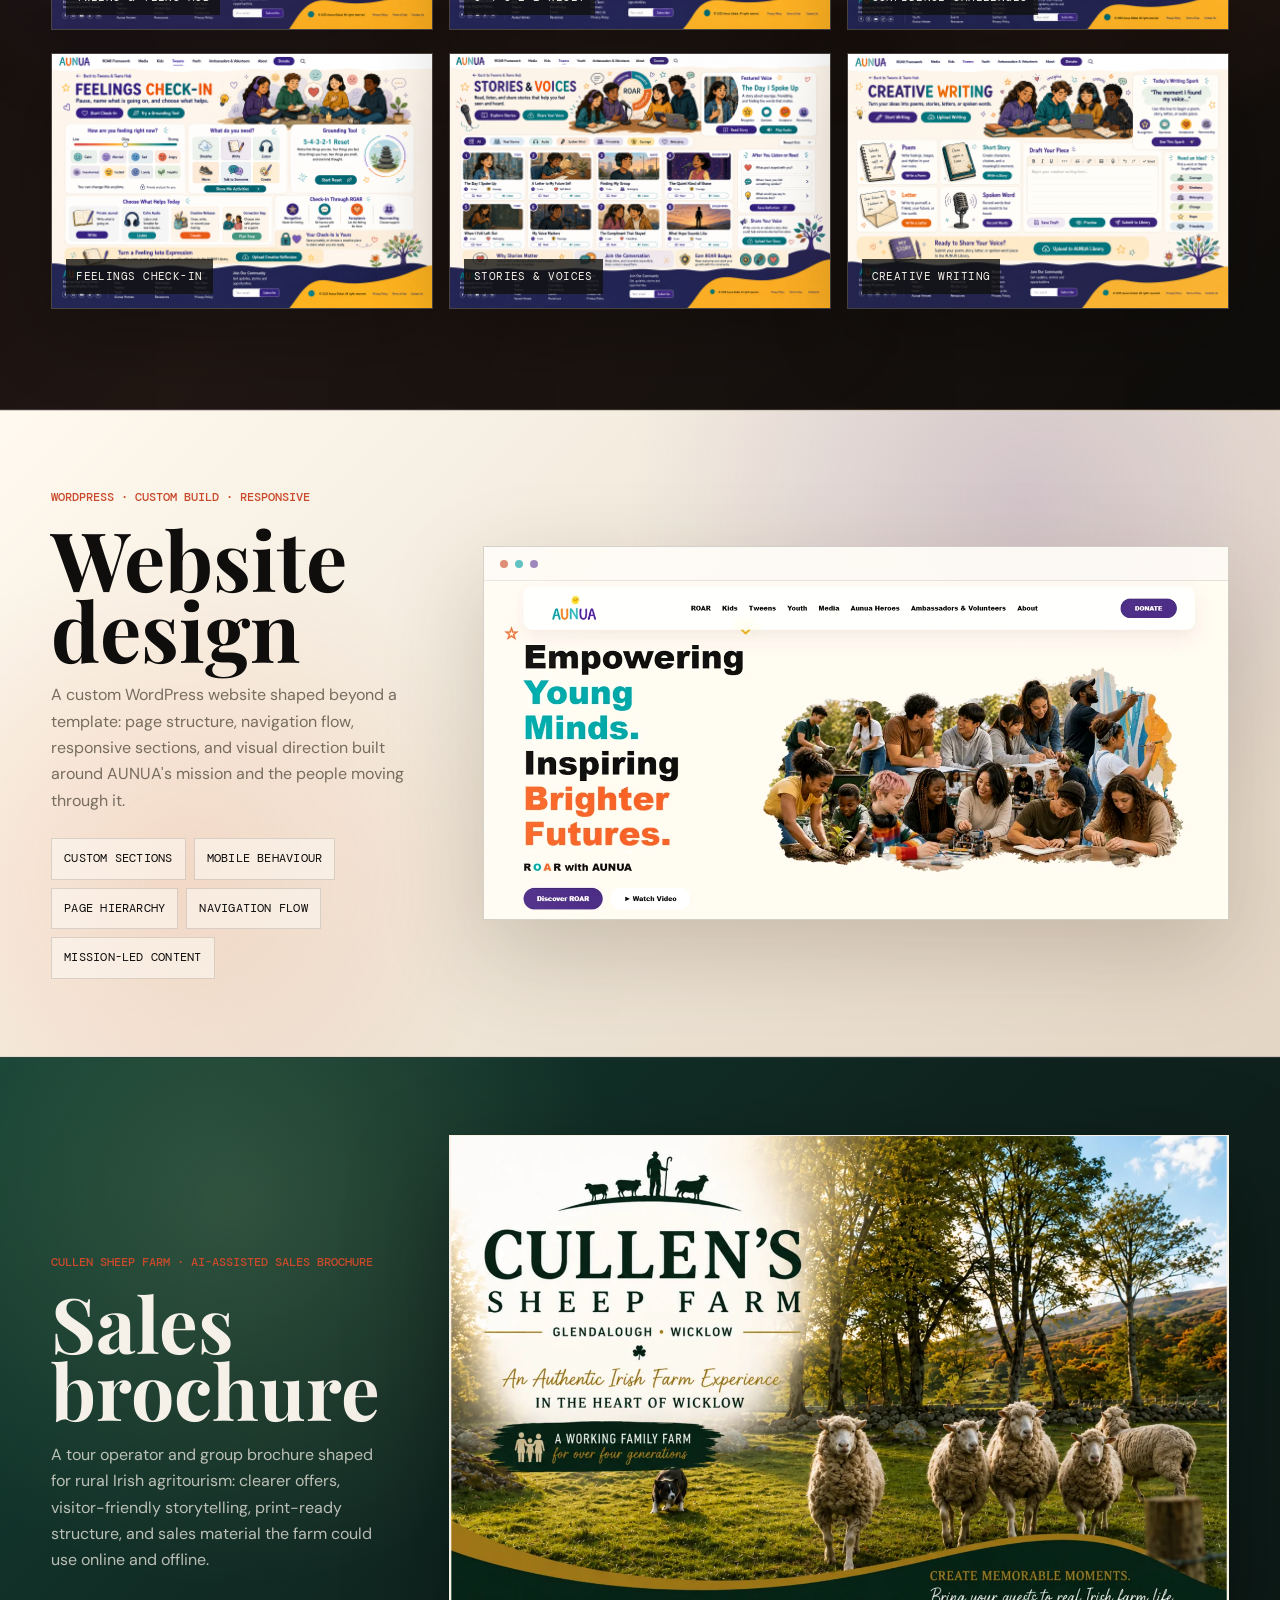
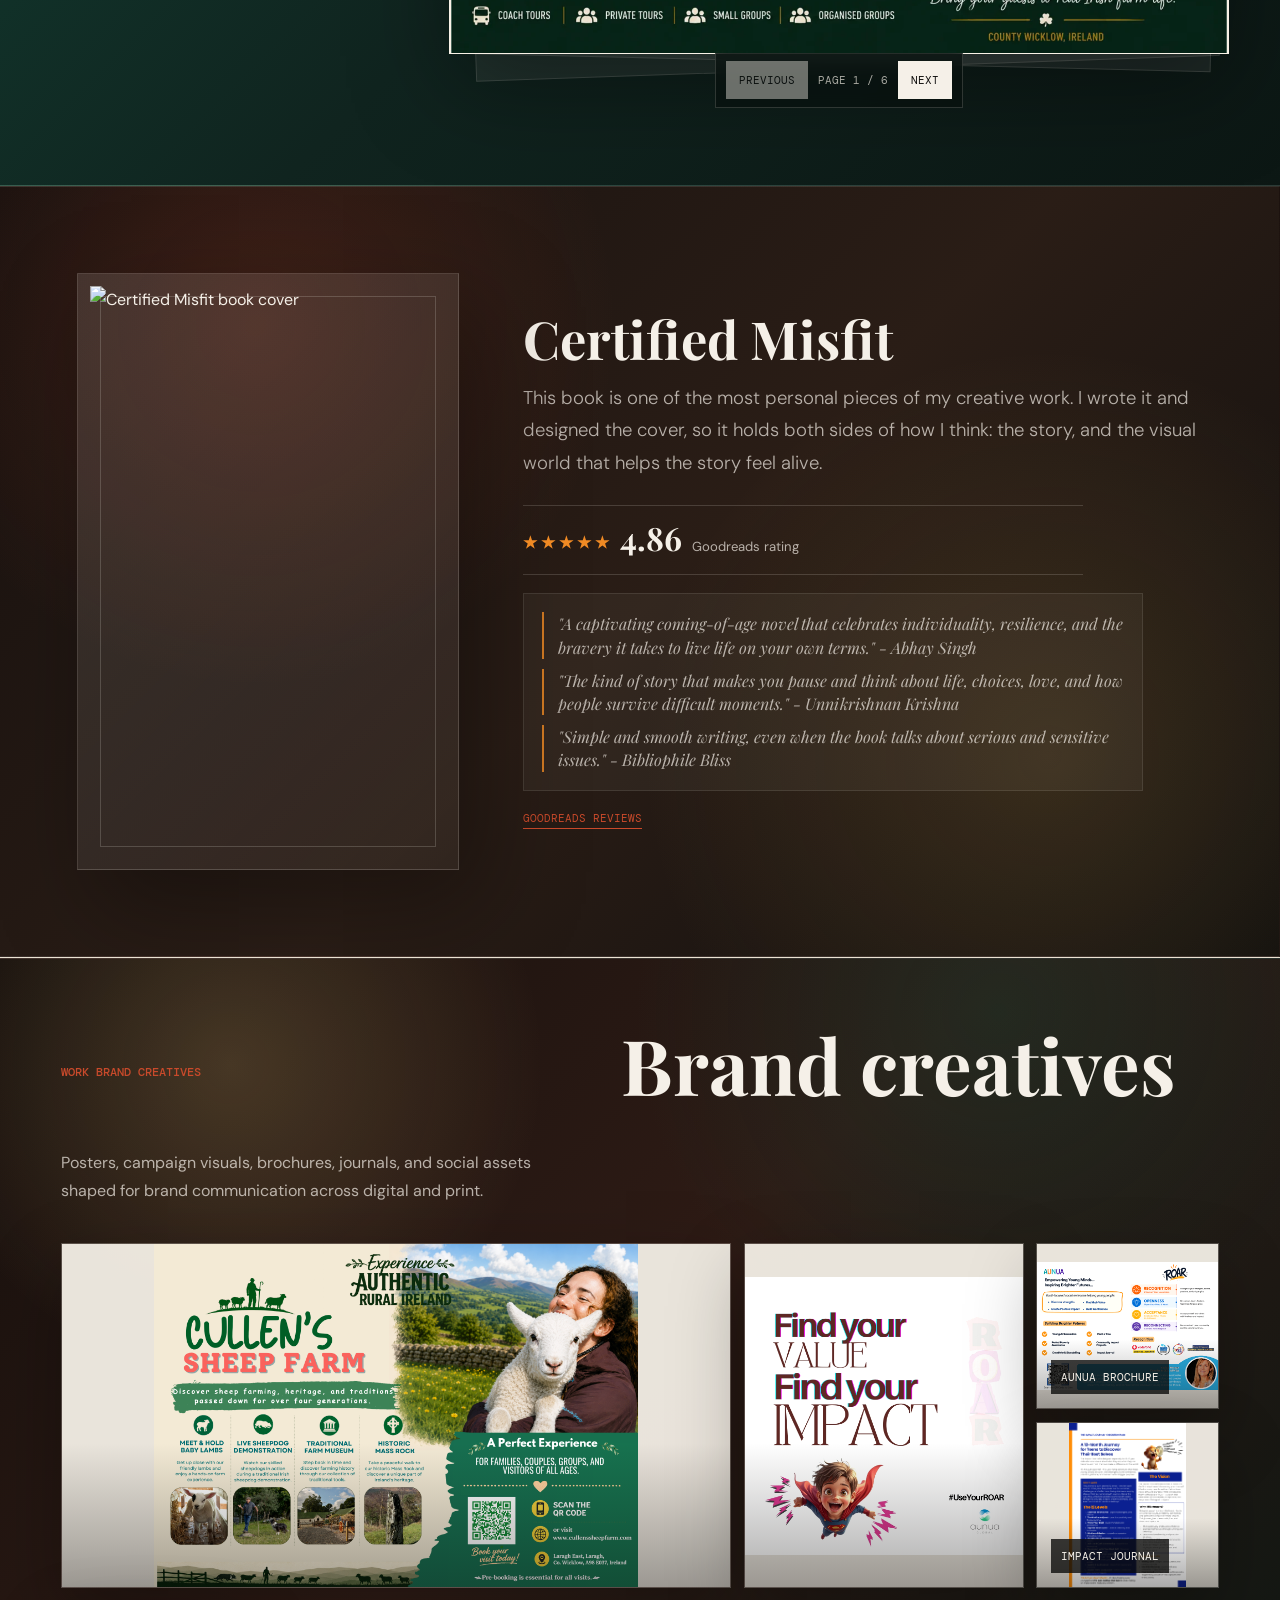
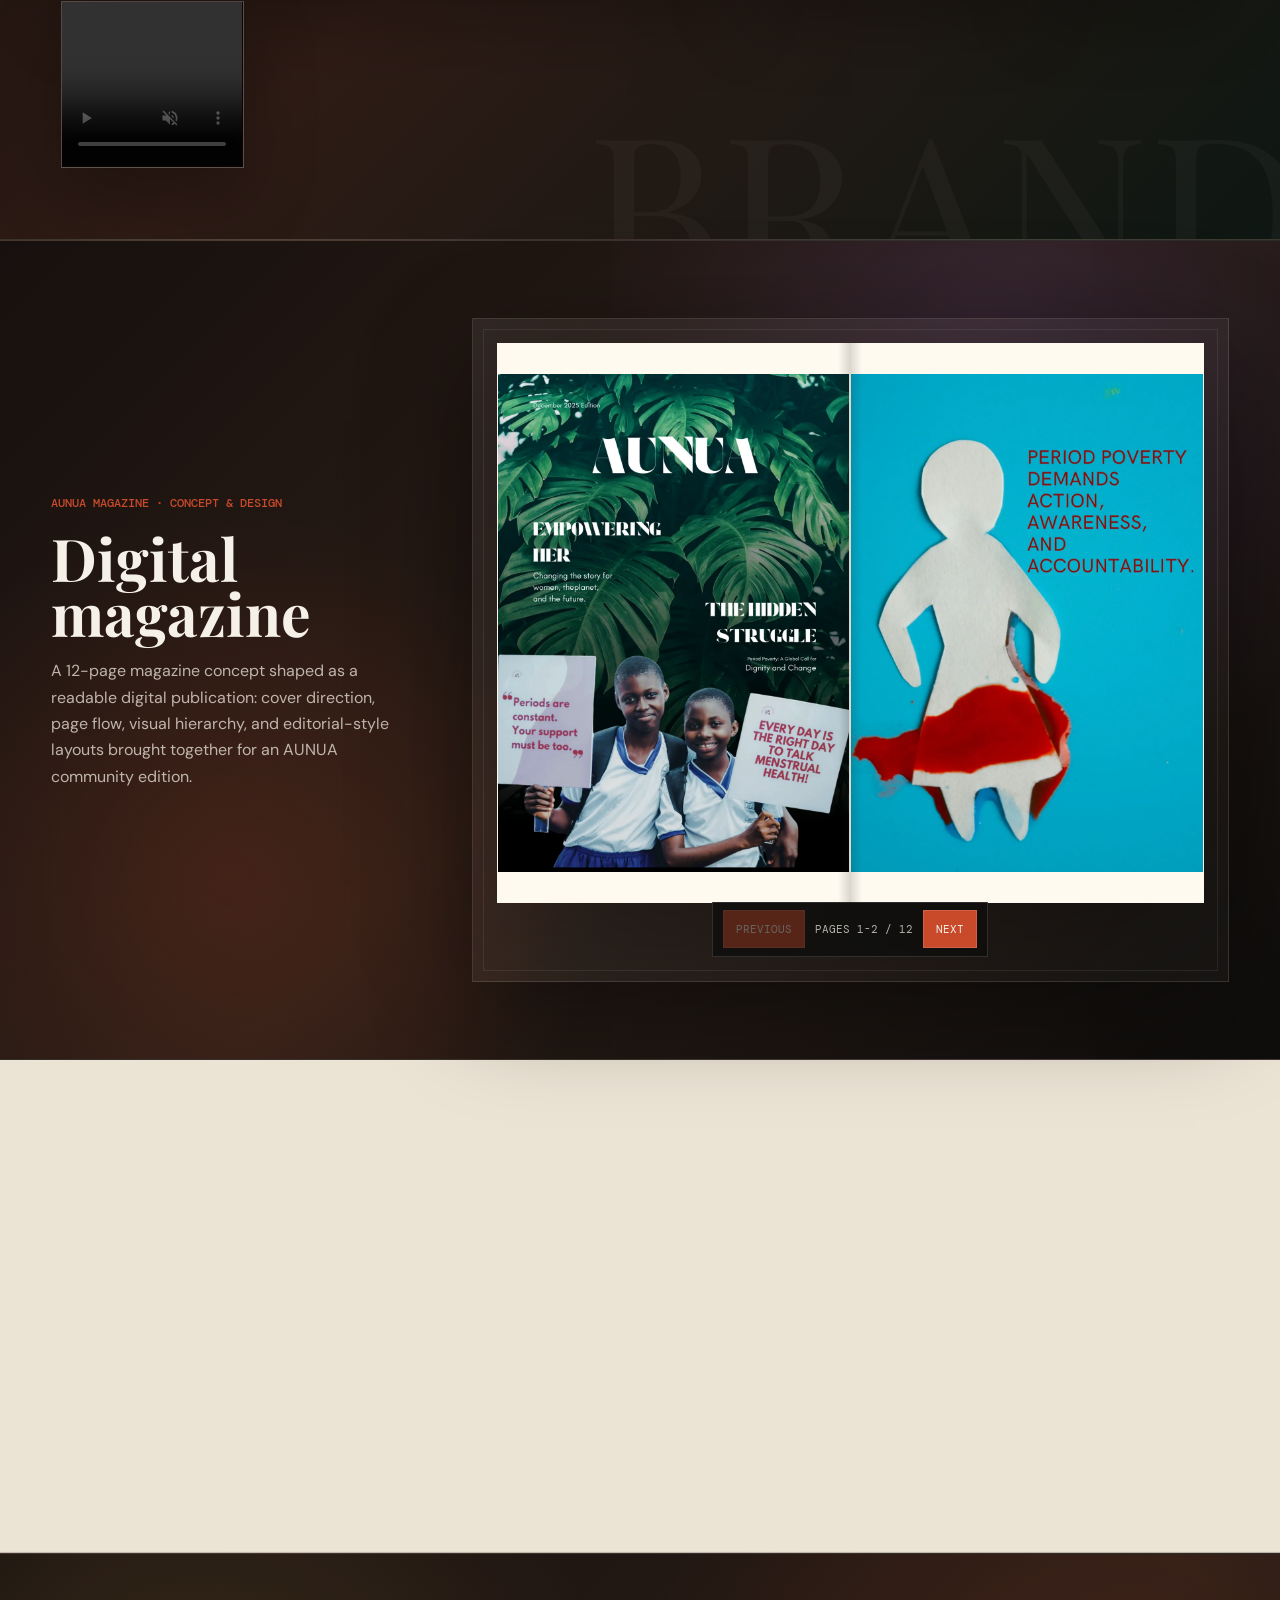
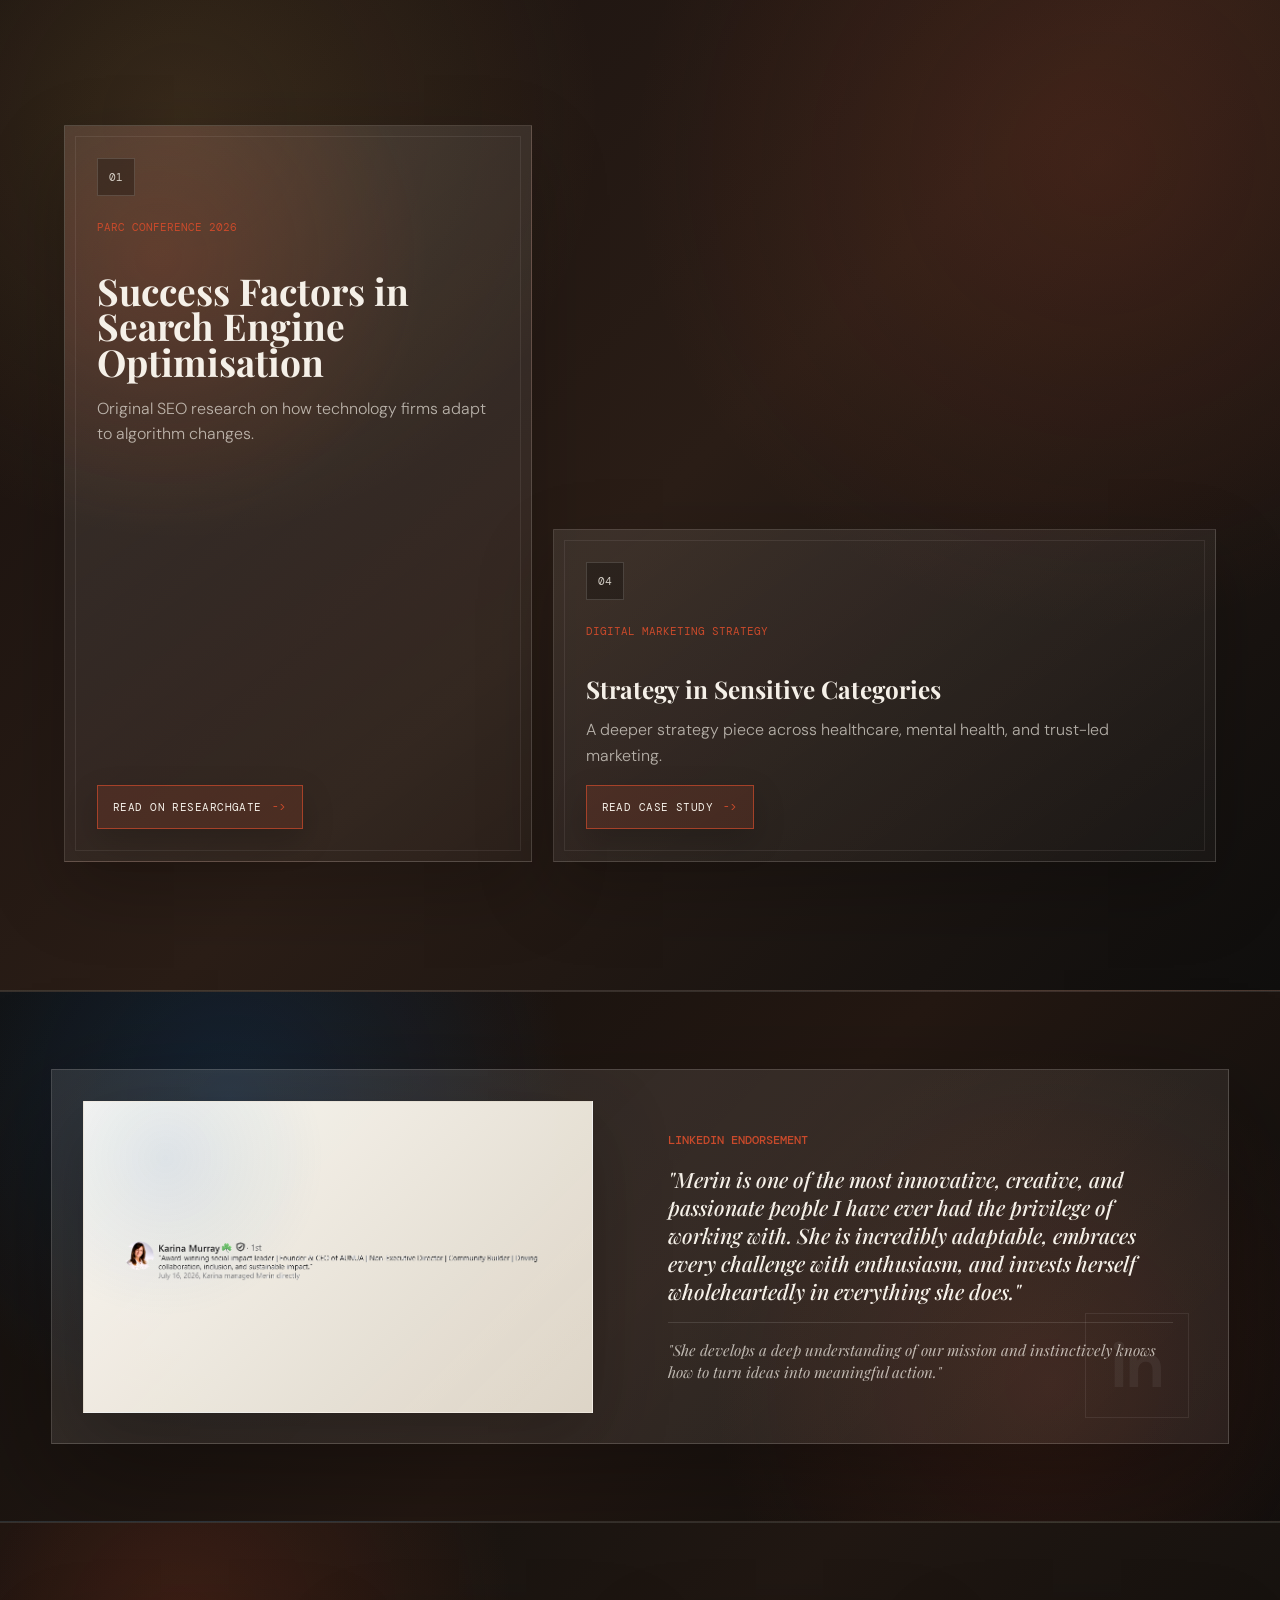
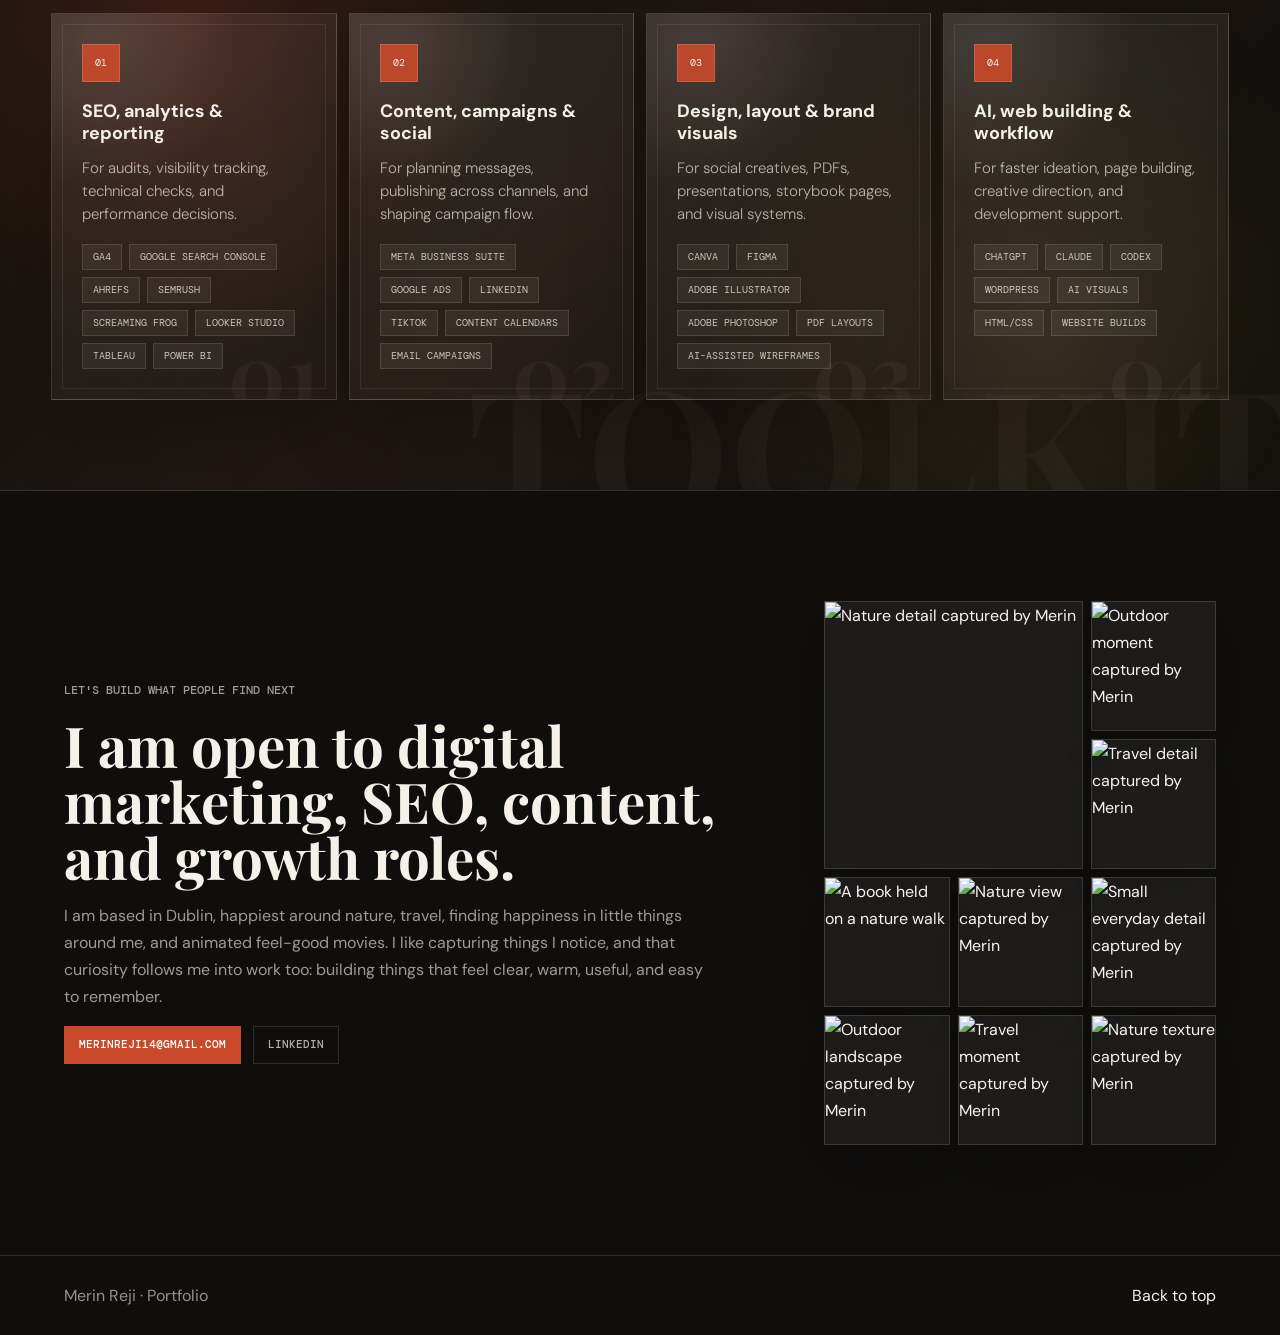
==== commit f5d5774d: "Update index.html" ====
--- a/index.html
+++ b/index.html
@@ -13,6 +13,7 @@
     <link href="https://fonts.googleapis.com/css2?family=DM+Mono:wght@400;500&family=DM+Sans:wght@300;400;500;700&family=Playfair+Display:ital,wght@0,500;0,700;1,500;1,700&display=swap" rel="stylesheet">
     <link rel="stylesheet" href="styles.css">
     <link rel="stylesheet" href="creative-strategy.css">
+    <link rel="stylesheet" href="storybook-premium.css">
   </head>
   <body>
     <header class="site-header">
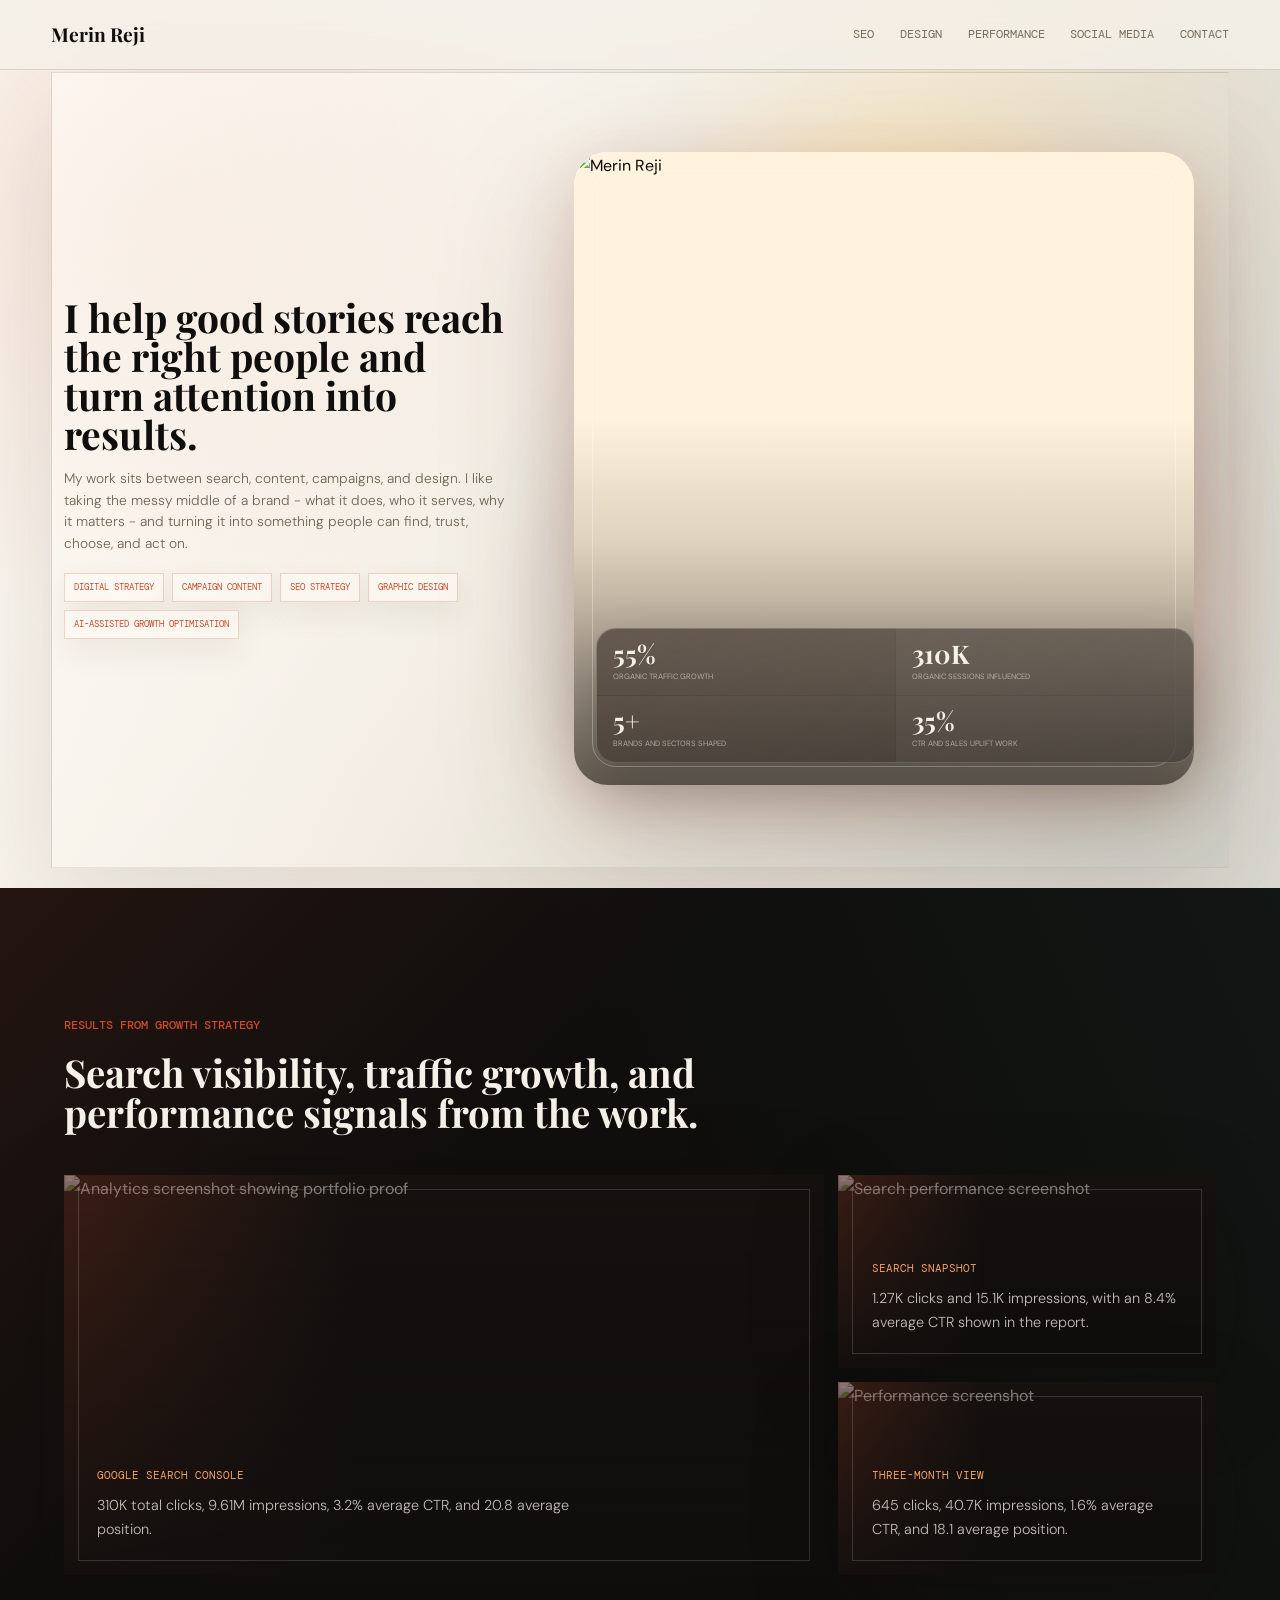
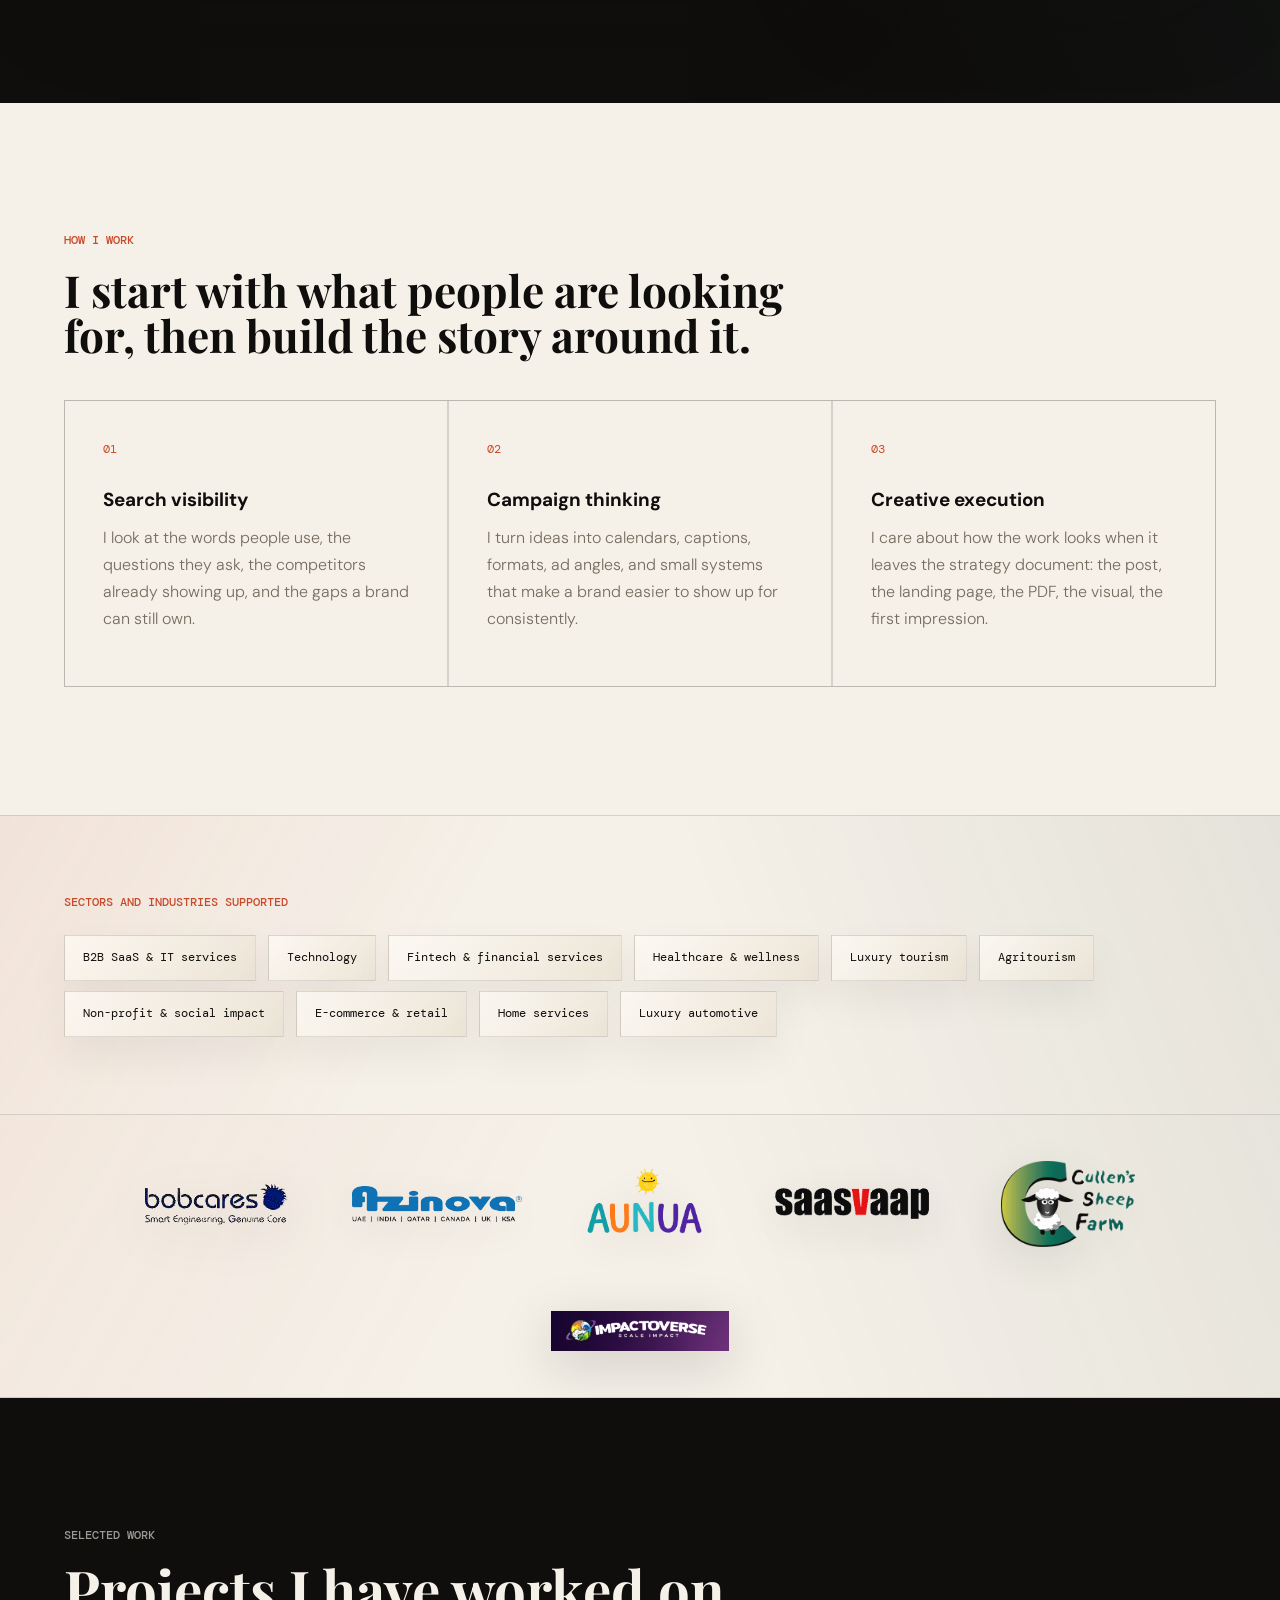
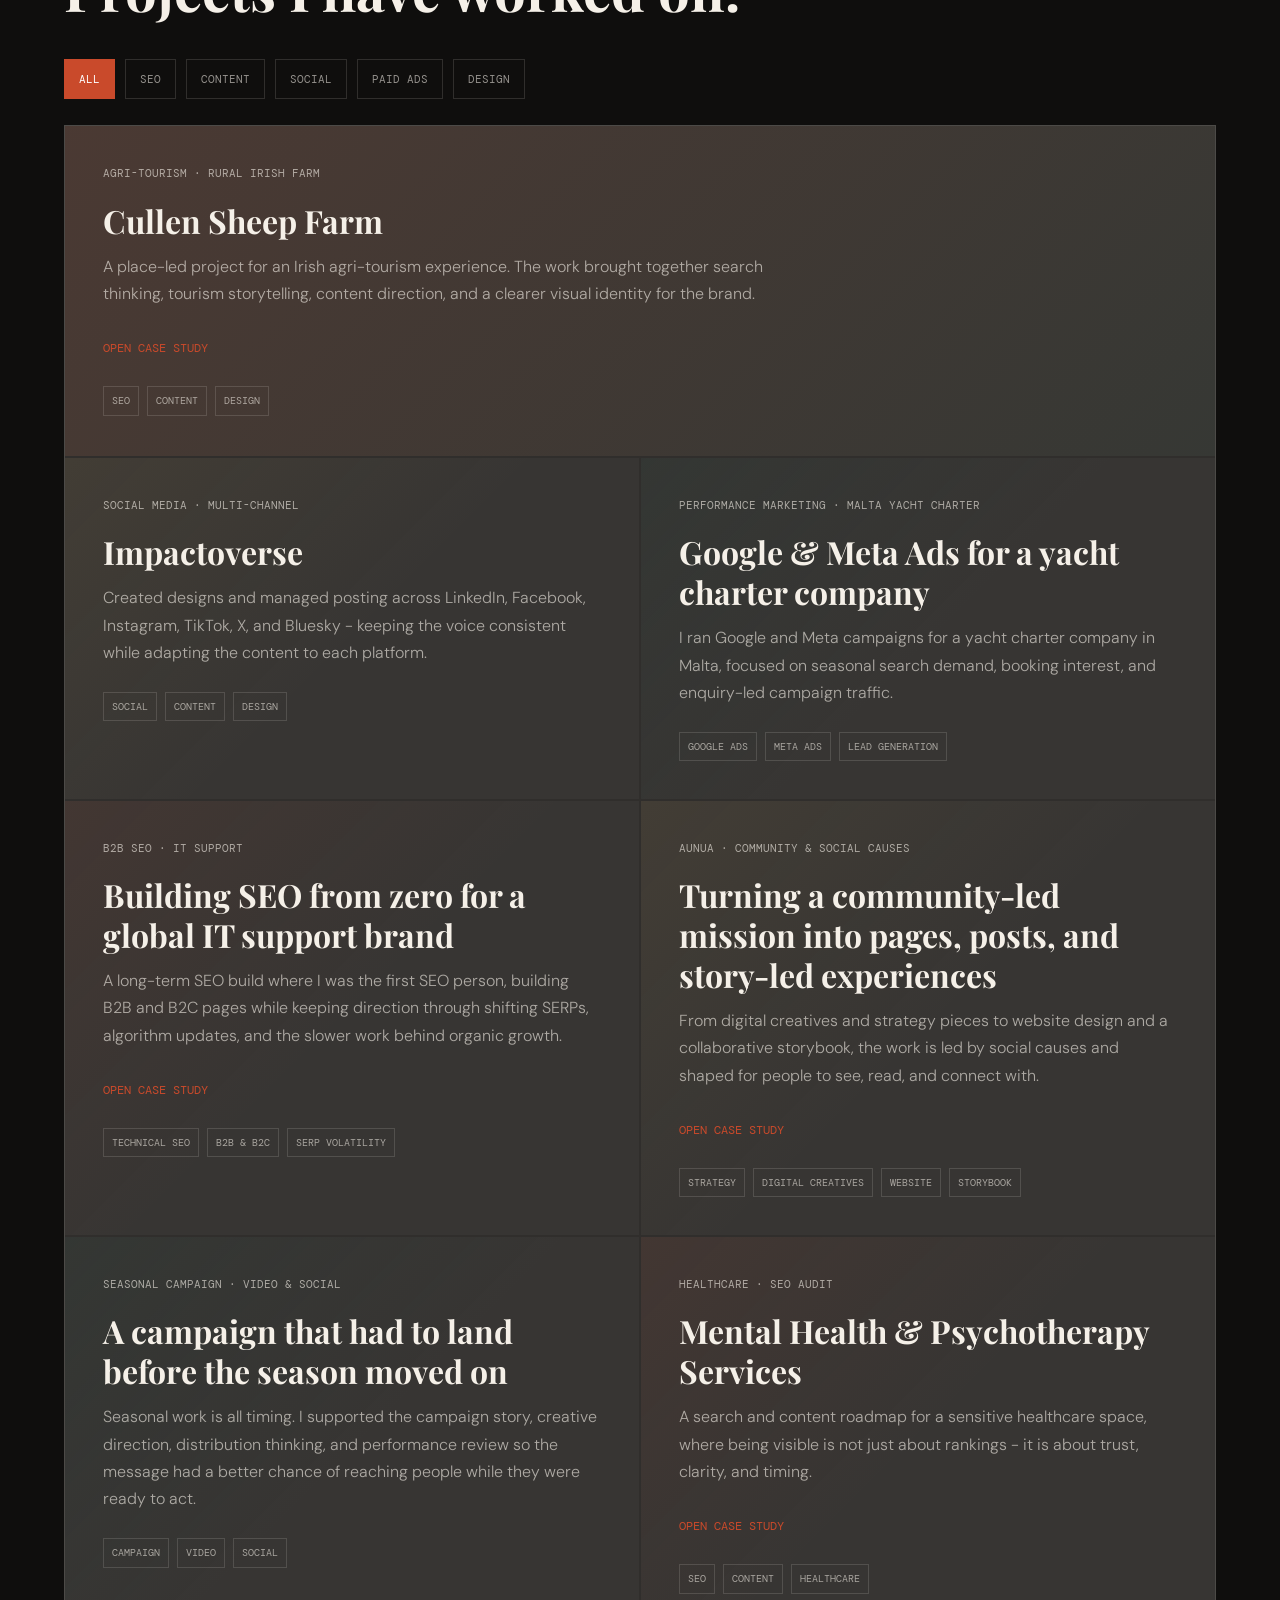
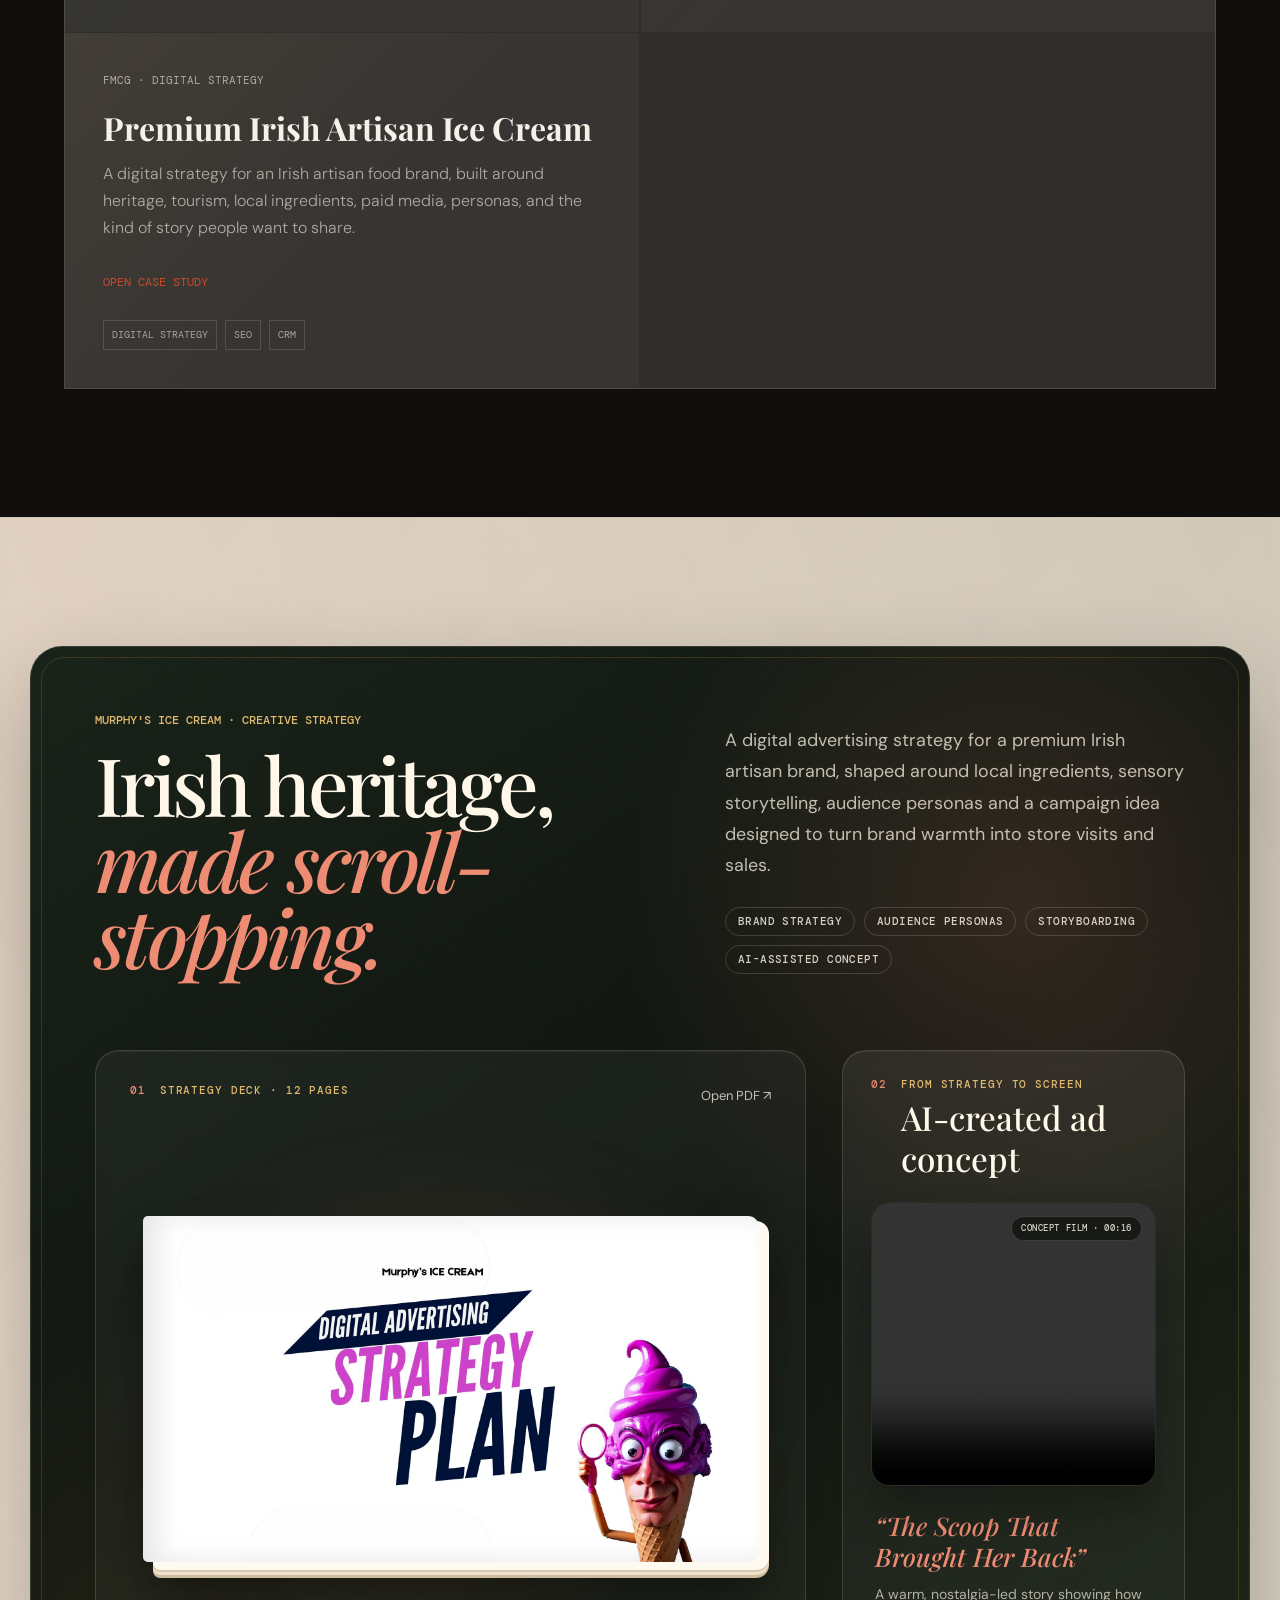
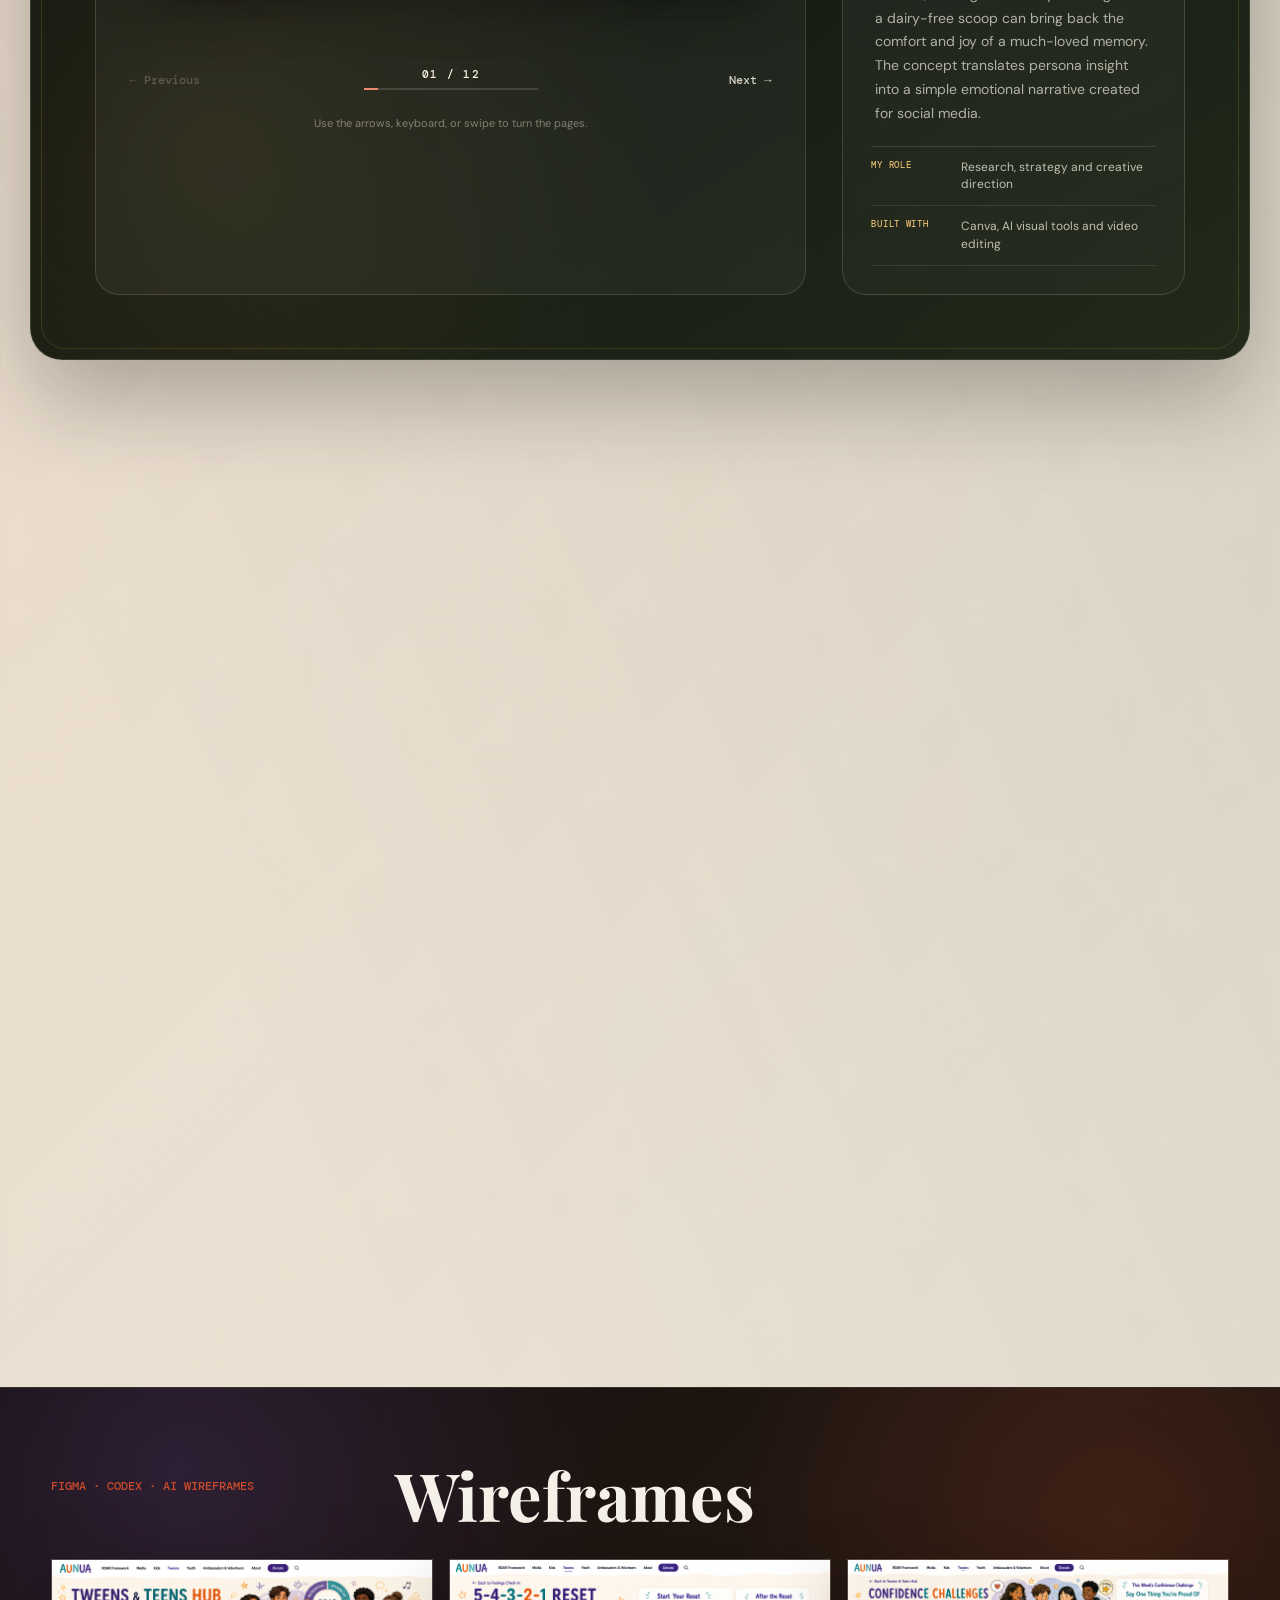
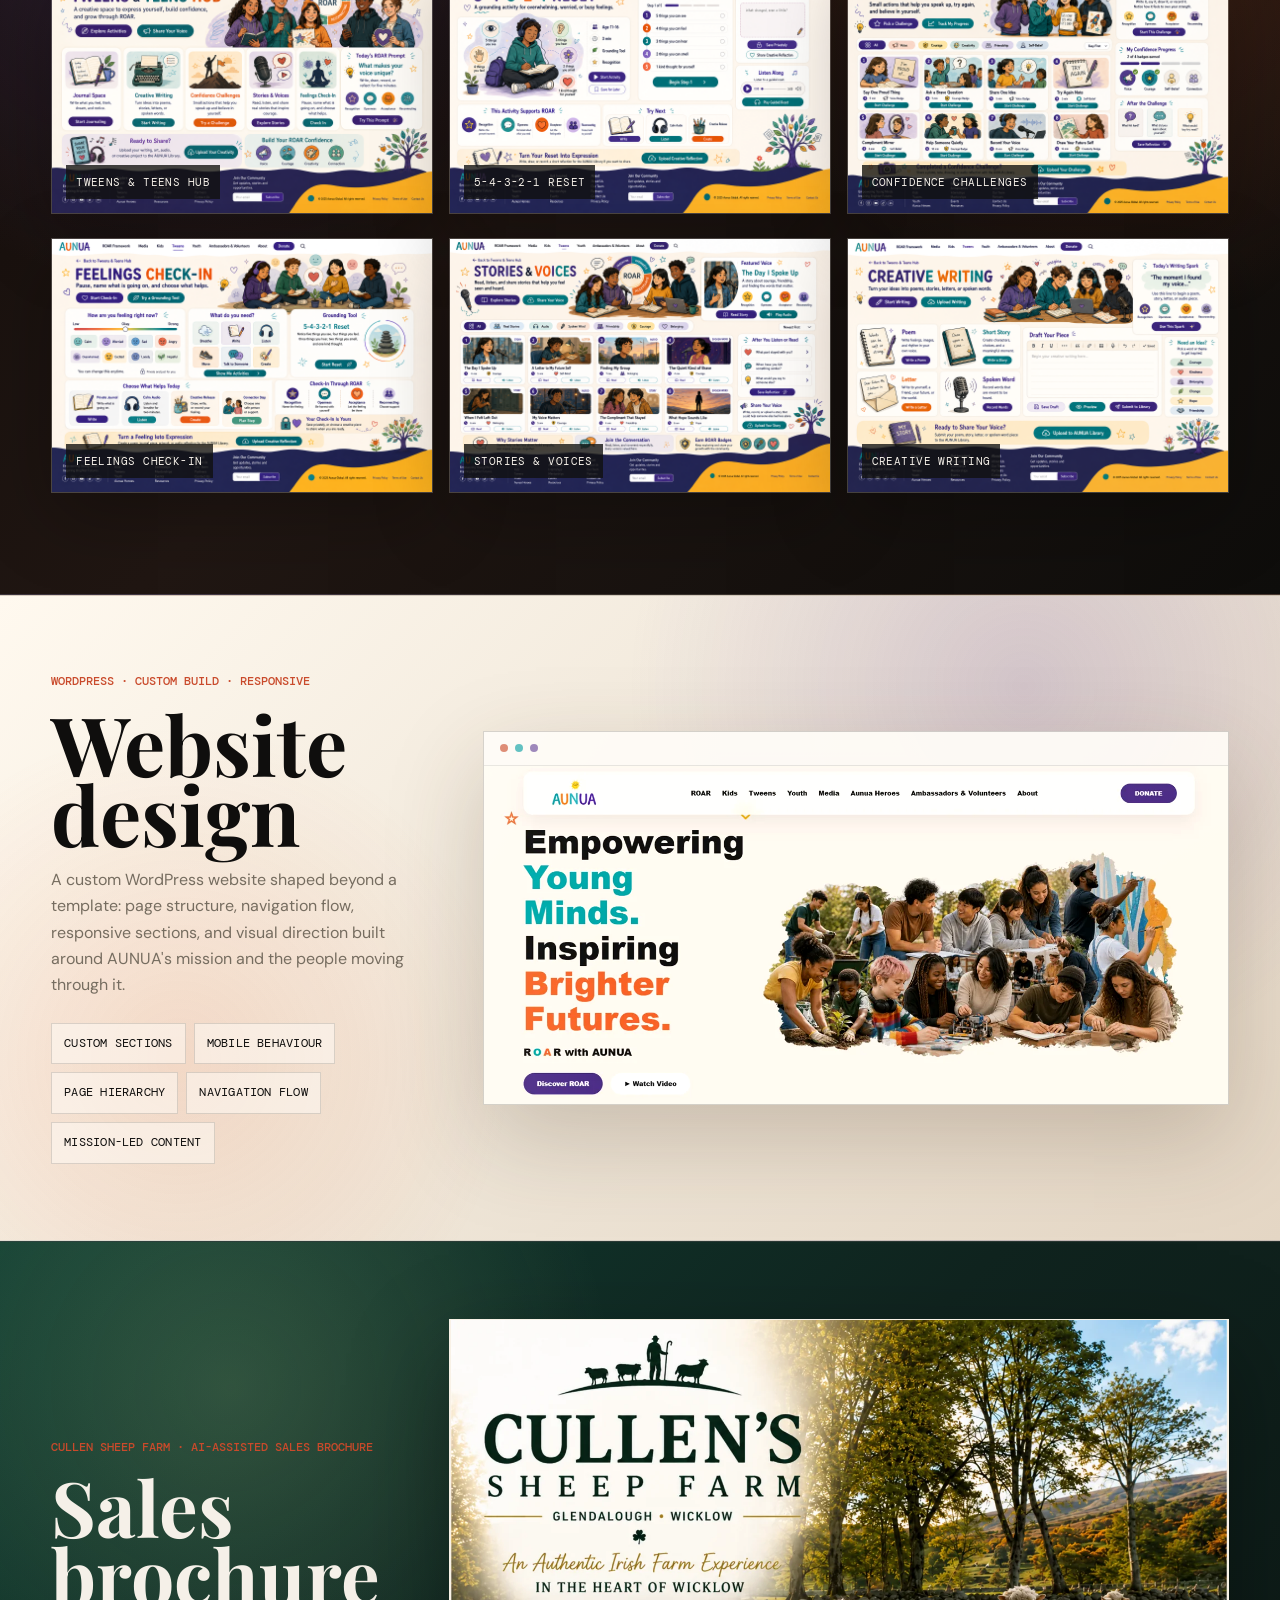
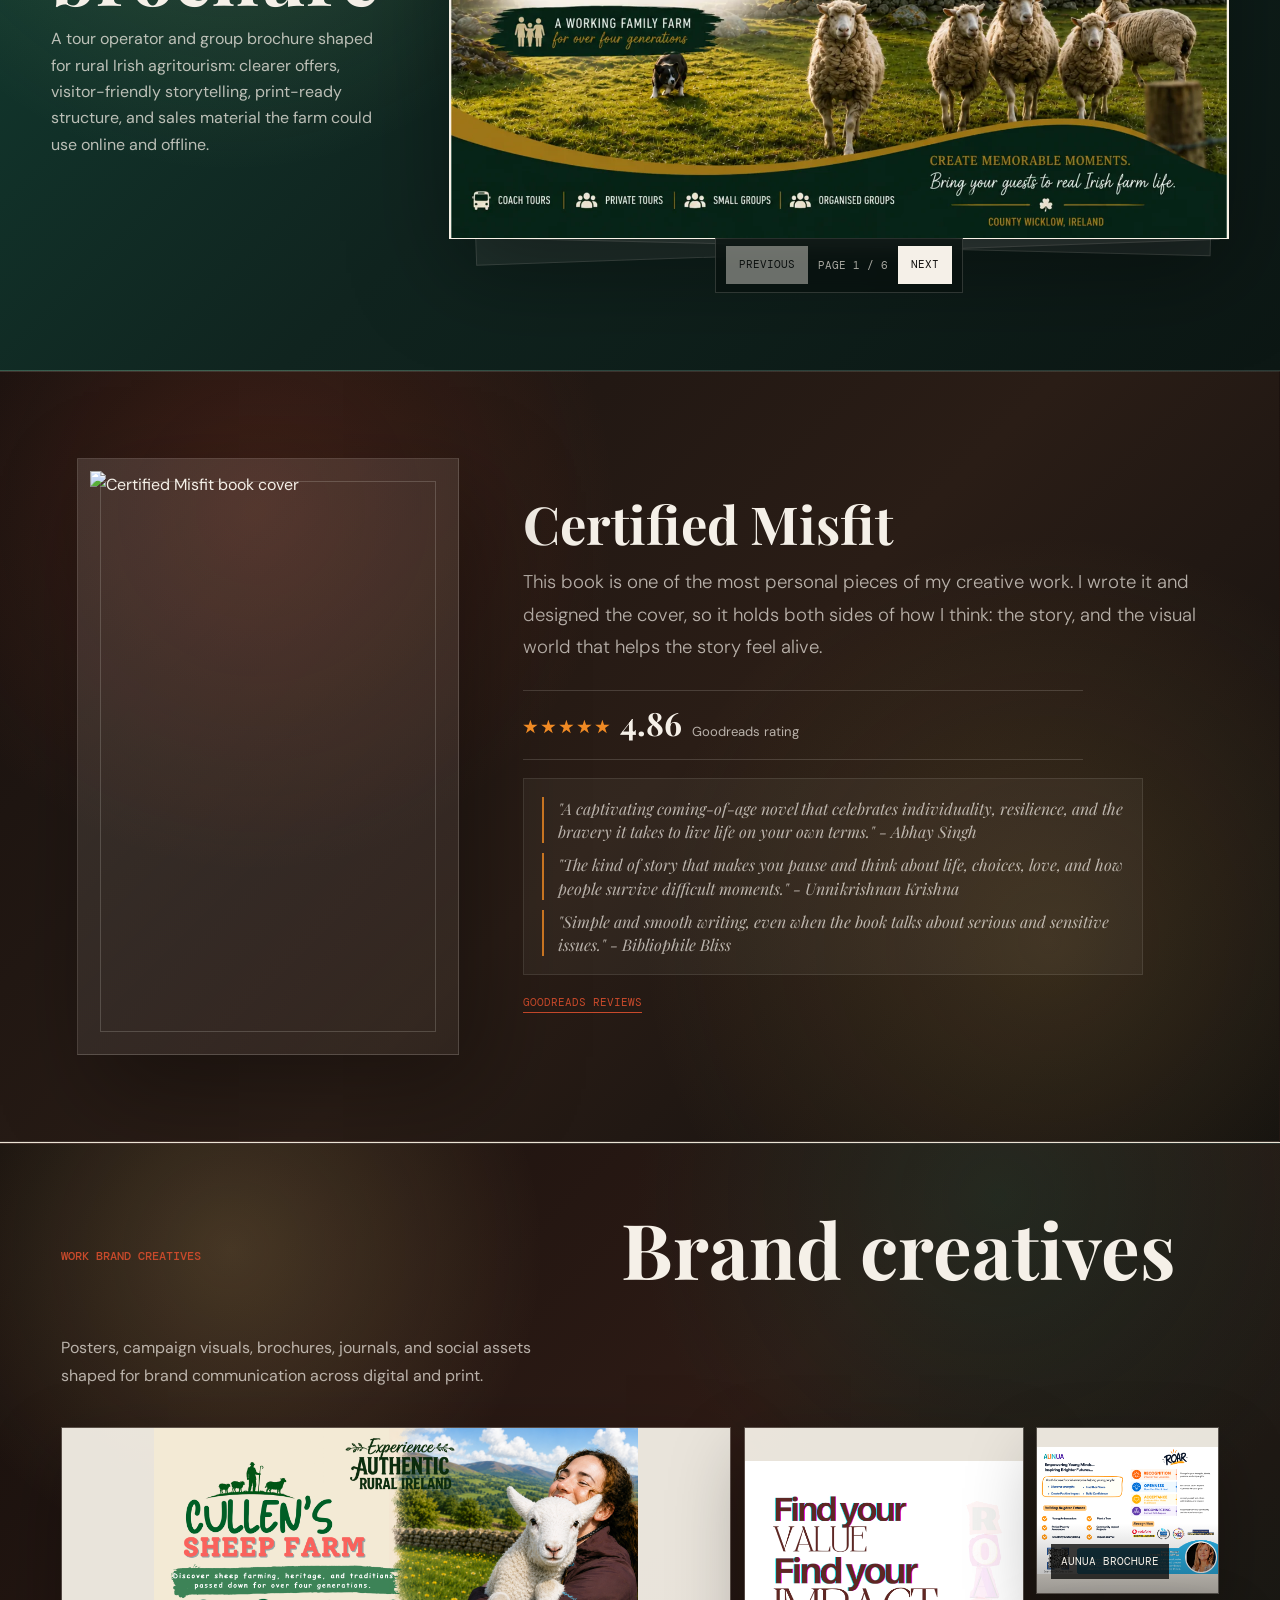
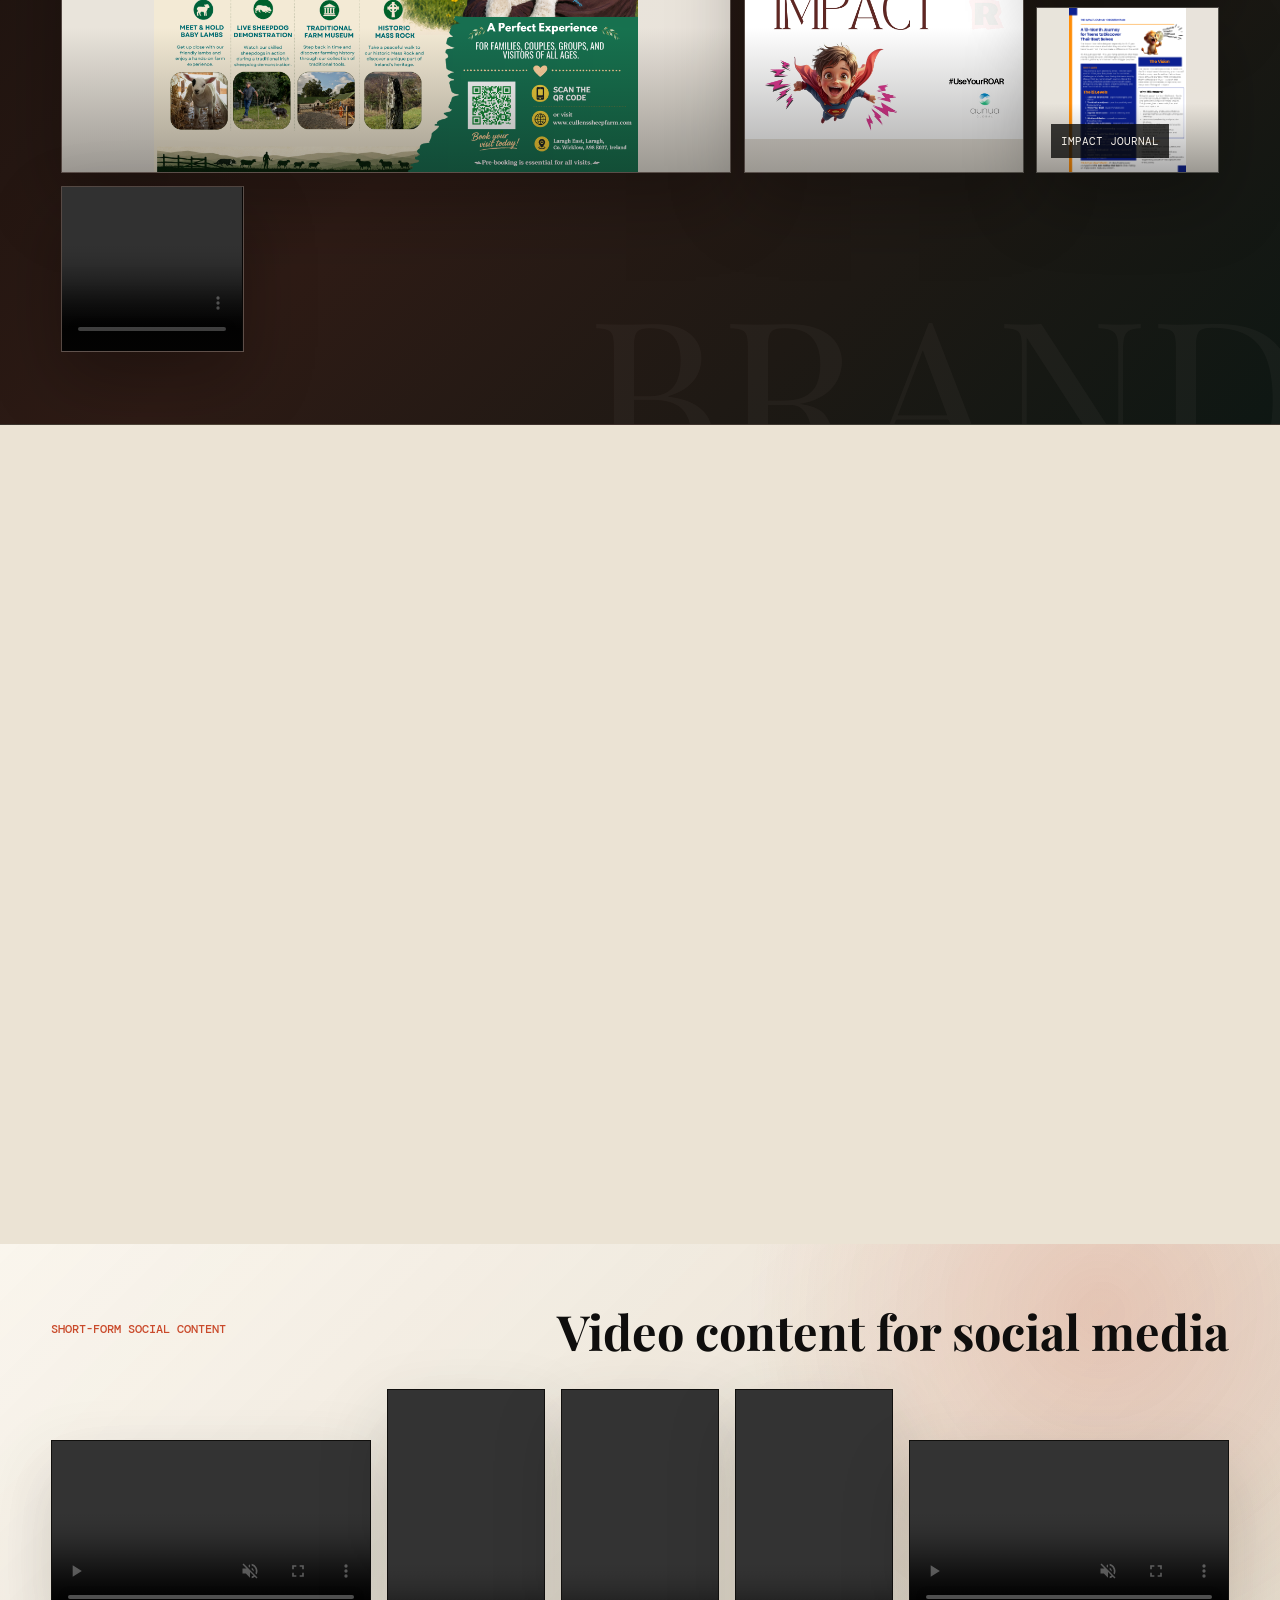
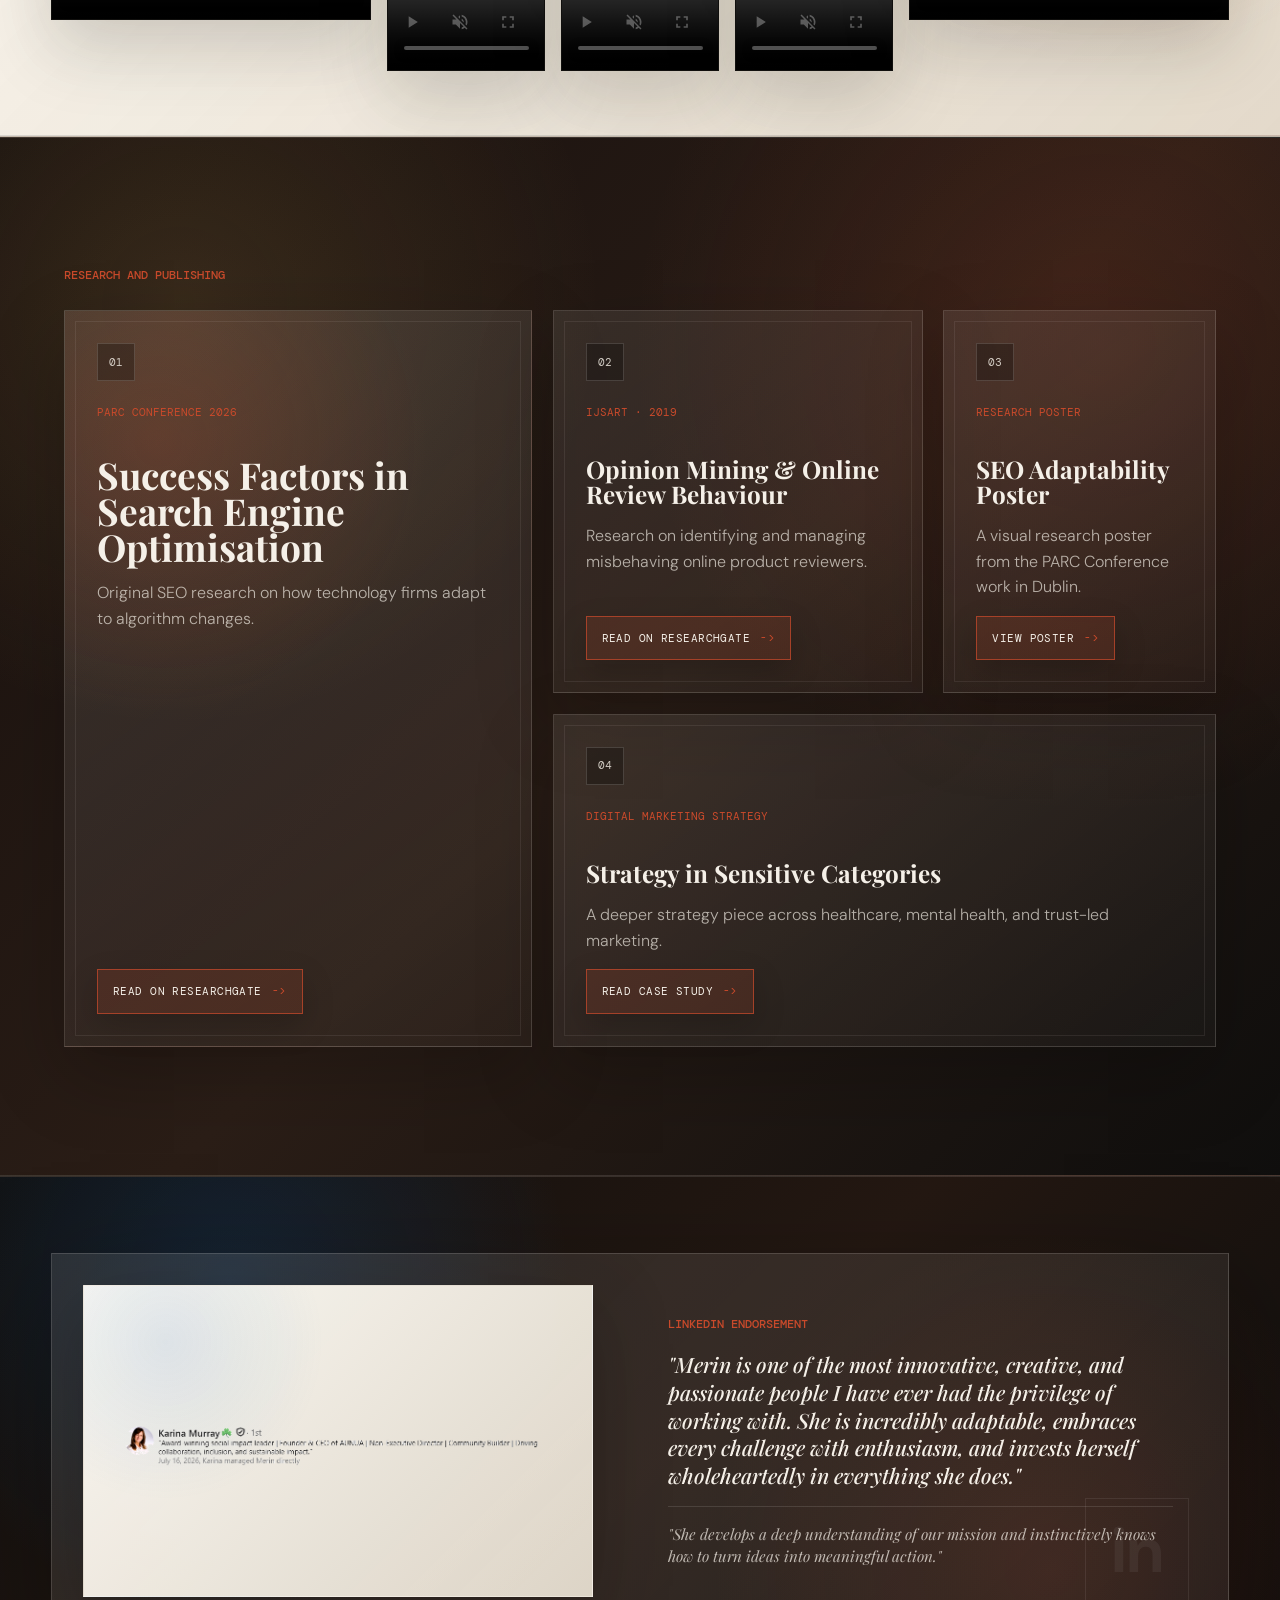
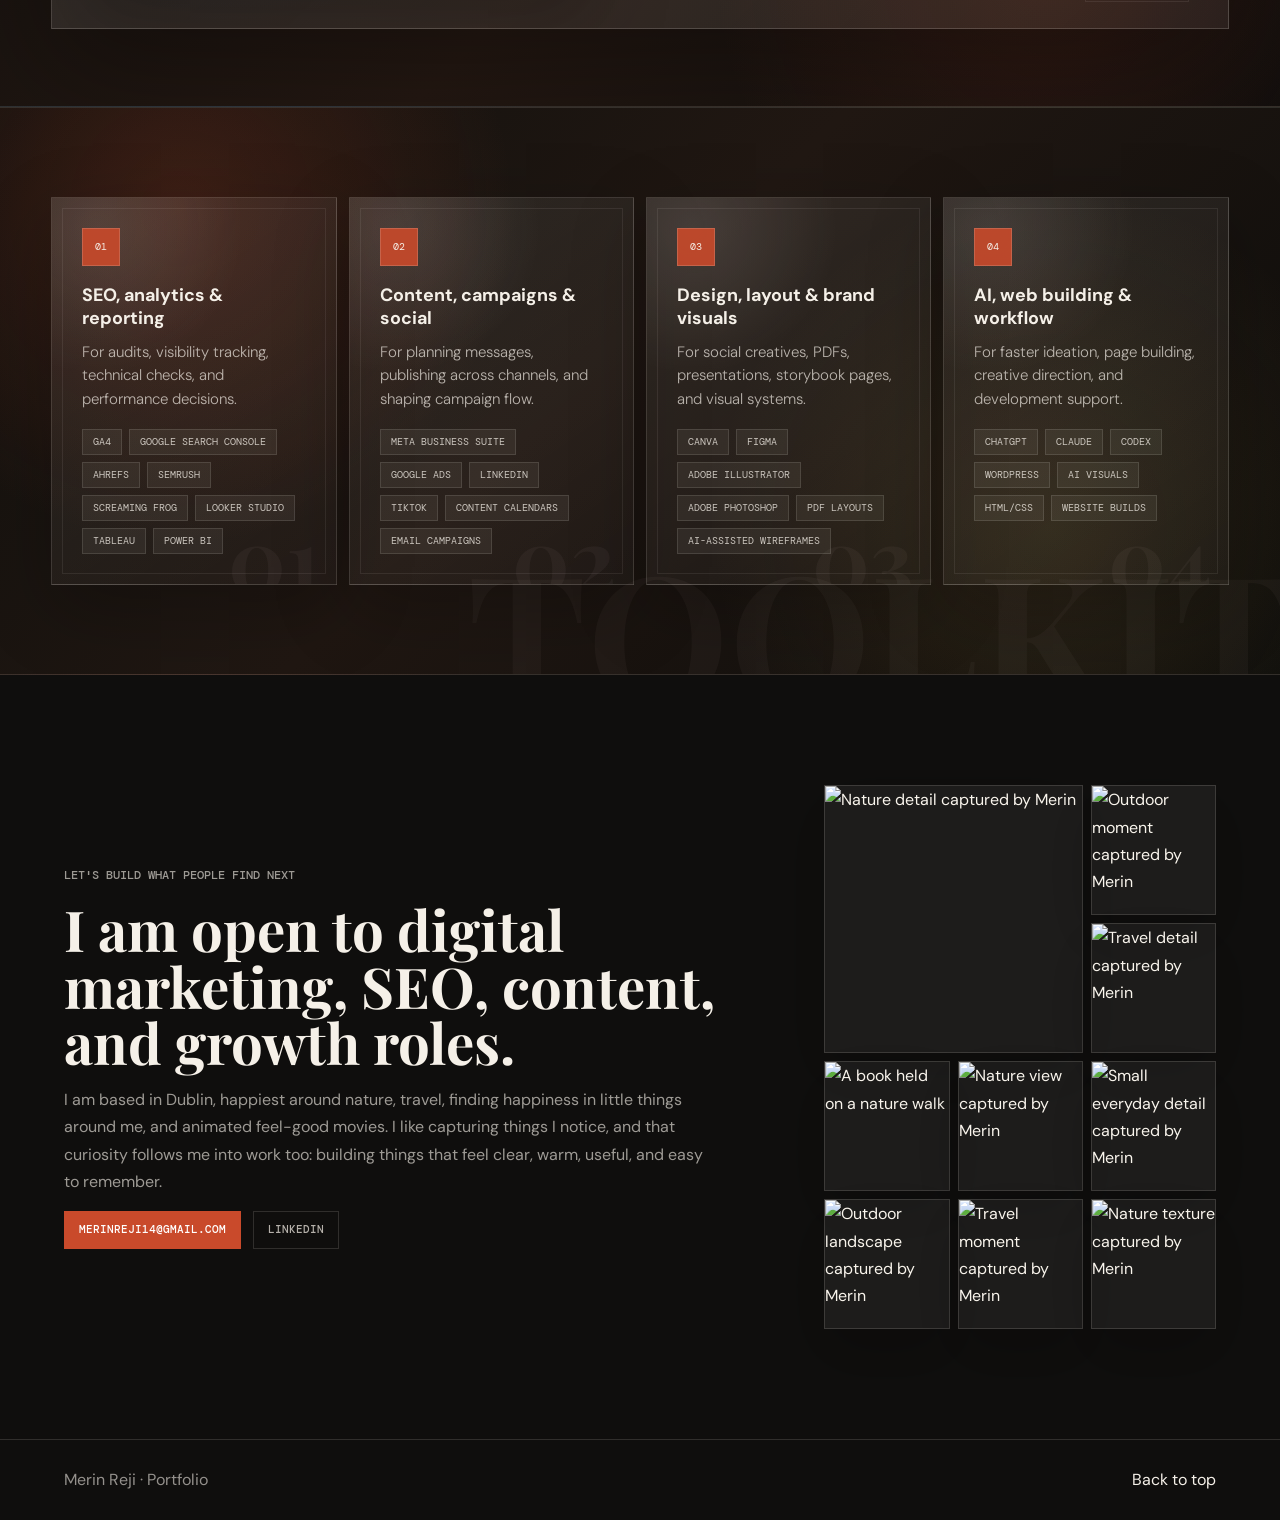
==== commit a6d84053: "Update index.html" ====
--- a/index.html
+++ b/index.html
@@ -13,7 +13,7 @@
     <link href="https://fonts.googleapis.com/css2?family=DM+Mono:wght@400;500&family=DM+Sans:wght@300;400;500;700&family=Playfair+Display:ital,wght@0,500;0,700;1,500;1,700&display=swap" rel="stylesheet">
     <link rel="stylesheet" href="styles.css">
     <link rel="stylesheet" href="creative-strategy.css">
-    <link rel="stylesheet" href="storybook-premium.css">
+ <link rel="stylesheet" href="./storybook-premium.css?v=2">
   </head>
   <body>
     <header class="site-header">
--- a/storybook-premium.css
+++ b/storybook-premium.css
@@ -0,0 +1,292 @@
+/* Premium cinematic treatment for the existing Story Book section */
+
+.storybook-section {
+  position: relative;
+  isolation: isolate;
+  width: min(1240px, calc(100% - 40px));
+  margin: 100px auto;
+  padding: clamp(32px, 5vw, 72px);
+  overflow: hidden;
+  color: #fff8eb;
+  border: 1px solid rgba(238, 190, 105, 0.18);
+  border-radius: 32px;
+  background:
+    radial-gradient(circle at 75% 18%, rgba(181, 111, 47, 0.18), transparent 30%),
+    radial-gradient(circle at 18% 75%, rgba(96, 48, 54, 0.18), transparent 34%),
+    linear-gradient(145deg, #1b1210 0%, #241714 48%, #17110f 100%);
+  box-shadow:
+    0 40px 100px rgba(8, 5, 4, 0.38),
+    inset 0 1px rgba(255, 255, 255, 0.05);
+}
+
+.storybook-section::before {
+  content: "";
+  position: absolute;
+  inset: 10px;
+  z-index: -1;
+  pointer-events: none;
+  border: 1px solid rgba(238, 190, 105, 0.1);
+  border-radius: 24px;
+}
+
+.storybook-section::after {
+  content: "";
+  position: absolute;
+  inset: 0;
+  z-index: -2;
+  pointer-events: none;
+  opacity: 0.16;
+  background-image: repeating-linear-gradient(
+    115deg,
+    transparent 0,
+    transparent 3px,
+    rgba(255, 255, 255, 0.015) 4px
+  );
+}
+
+.storybook-copy {
+  position: relative;
+  z-index: 2;
+  display: grid;
+  grid-template-columns: minmax(280px, 0.75fr) minmax(420px, 1.25fr);
+  gap: 50px;
+  align-items: end;
+  margin-bottom: clamp(38px, 5vw, 65px);
+}
+
+.storybook-copy h2 {
+  margin: 0;
+  color: #fff8eb;
+  font-family: "Playfair Display", Georgia, serif;
+  font-size: clamp(52px, 6vw, 88px);
+  font-weight: 500;
+  line-height: 0.9;
+  letter-spacing: -0.045em;
+  text-shadow: 0 12px 35px rgba(0, 0, 0, 0.32);
+}
+
+.storybook-copy h2 span {
+  display: block;
+  margin-top: 12px;
+  color: #d6aa65;
+  font-family: "DM Sans", sans-serif;
+  font-size: clamp(15px, 1.3vw, 20px);
+  font-weight: 400;
+  line-height: 1.3;
+  letter-spacing: 0.08em;
+}
+
+.storybook-kicker {
+  display: flex;
+  flex-wrap: wrap;
+  gap: 9px;
+  margin: 0;
+}
+
+.storybook-kicker span {
+  display: inline-flex;
+  align-items: center;
+  justify-content: center;
+  padding: 9px 13px;
+  color: #e7bc75;
+  border: 1px solid rgba(231, 188, 117, 0.22);
+  border-radius: 999px;
+  background: rgba(255, 255, 255, 0.035);
+  font-family: "DM Mono", monospace;
+  font-size: 10px;
+  font-weight: 500;
+  line-height: 1;
+  letter-spacing: 0.08em;
+  text-transform: uppercase;
+  backdrop-filter: blur(7px);
+}
+
+.storybook-stage {
+  position: relative;
+  z-index: 2;
+  padding: clamp(22px, 3vw, 38px);
+  overflow: hidden;
+  border: 1px solid rgba(255, 248, 235, 0.1);
+  border-radius: 24px;
+  background:
+    radial-gradient(ellipse at center, rgba(216, 156, 77, 0.12), transparent 58%),
+    linear-gradient(145deg, rgba(255, 255, 255, 0.055), rgba(255, 255, 255, 0.015));
+  box-shadow:
+    inset 0 1px rgba(255, 255, 255, 0.06),
+    0 24px 50px rgba(0, 0, 0, 0.2);
+  backdrop-filter: blur(8px);
+}
+
+.storybook-stage::before {
+  content: "";
+  position: absolute;
+  left: 12%;
+  right: 12%;
+  bottom: 7%;
+  height: 25%;
+  z-index: 0;
+  pointer-events: none;
+  border-radius: 50%;
+  background: rgba(229, 157, 70, 0.18);
+  filter: blur(65px);
+}
+
+.storybook-book {
+  position: relative;
+  z-index: 2;
+  width: 100%;
+  max-width: 1580px;
+  margin: 0 auto;
+  border-radius: 13px;
+  filter:
+    drop-shadow(0 30px 24px rgba(0, 0, 0, 0.42))
+    drop-shadow(0 5px 5px rgba(0, 0, 0, 0.28));
+}
+
+.storybook-left-fixed,
+.storybook-pages-base {
+  overflow: hidden;
+  background: #fffaf0;
+}
+
+.storybook-left-fixed {
+  border-radius: 12px 2px 2px 12px;
+}
+
+.storybook-pages-base {
+  border-radius: 2px 12px 12px 2px;
+}
+
+.storybook-spine-shadow {
+  position: absolute;
+  top: 0;
+  bottom: 0;
+  left: 50%;
+  z-index: 15;
+  width: 36px;
+  pointer-events: none;
+  transform: translateX(-50%);
+  background: linear-gradient(
+    90deg,
+    transparent,
+    rgba(40, 24, 15, 0.16),
+    rgba(255, 255, 255, 0.2),
+    rgba(40, 24, 15, 0.14),
+    transparent
+  );
+}
+
+.storybook-controls {
+  position: relative;
+  z-index: 20;
+  display: grid;
+  grid-template-columns: 110px minmax(110px, auto) 110px;
+  align-items: center;
+  justify-content: center;
+  gap: 4px;
+  width: fit-content;
+  max-width: 100%;
+  margin: 24px auto 0;
+  padding: 6px;
+  border: 1px solid rgba(255, 248, 235, 0.13);
+  border-radius: 999px;
+  background: rgba(12, 9, 8, 0.74);
+  box-shadow:
+    0 16px 35px rgba(0, 0, 0, 0.34),
+    inset 0 1px rgba(255, 255, 255, 0.06);
+  backdrop-filter: blur(14px);
+}
+
+.storybook-controls button {
+  appearance: none;
+  min-height: 42px;
+  padding: 0 18px;
+  color: rgba(255, 248, 235, 0.72);
+  border: 0;
+  border-radius: 999px;
+  background: transparent;
+  font-family: "DM Mono", monospace;
+  font-size: 10px;
+  font-weight: 500;
+  line-height: 1;
+  letter-spacing: 0.06em;
+  text-transform: uppercase;
+  cursor: pointer;
+  transition: color 0.25s ease, background 0.25s ease, transform 0.25s ease;
+}
+
+.storybook-controls button:hover:not(:disabled) {
+  color: #fff;
+  background: rgba(214, 91, 51, 0.9);
+  transform: translateY(-1px);
+}
+
+.storybook-controls button:disabled {
+  opacity: 0.28;
+  cursor: default;
+}
+
+#storyStatus {
+  display: block;
+  padding: 0 15px;
+  color: #e7bc75;
+  font-family: "DM Mono", monospace;
+  font-size: 10px;
+  font-weight: 500;
+  line-height: 1.3;
+  letter-spacing: 0.08em;
+  text-align: center;
+  white-space: nowrap;
+}
+
+@media (max-width: 900px) {
+  .storybook-copy {
+    grid-template-columns: 1fr;
+    gap: 24px;
+  }
+
+  .storybook-stage {
+    padding: 20px 14px 24px;
+  }
+}
+
+@media (max-width: 760px) {
+  .storybook-section {
+    width: calc(100% - 20px);
+    margin: 65px auto;
+    padding: 34px 18px;
+    border-radius: 22px;
+  }
+
+  .storybook-section::before {
+    display: none;
+  }
+
+  .storybook-copy {
+    margin-bottom: 34px;
+  }
+
+  .storybook-copy h2 {
+    font-size: clamp(46px, 15vw, 68px);
+  }
+
+  .storybook-stage {
+    padding: 14px 10px 20px;
+    border-radius: 17px;
+  }
+
+  .storybook-controls {
+    grid-template-columns: 72px minmax(90px, auto) 72px;
+  }
+
+  .storybook-controls button {
+    min-height: 38px;
+    padding: 0 10px;
+    font-size: 9px;
+  }
+
+  #storyStatus {
+    padding: 0 8px;
+    font-size: 9px;
+  }
+}
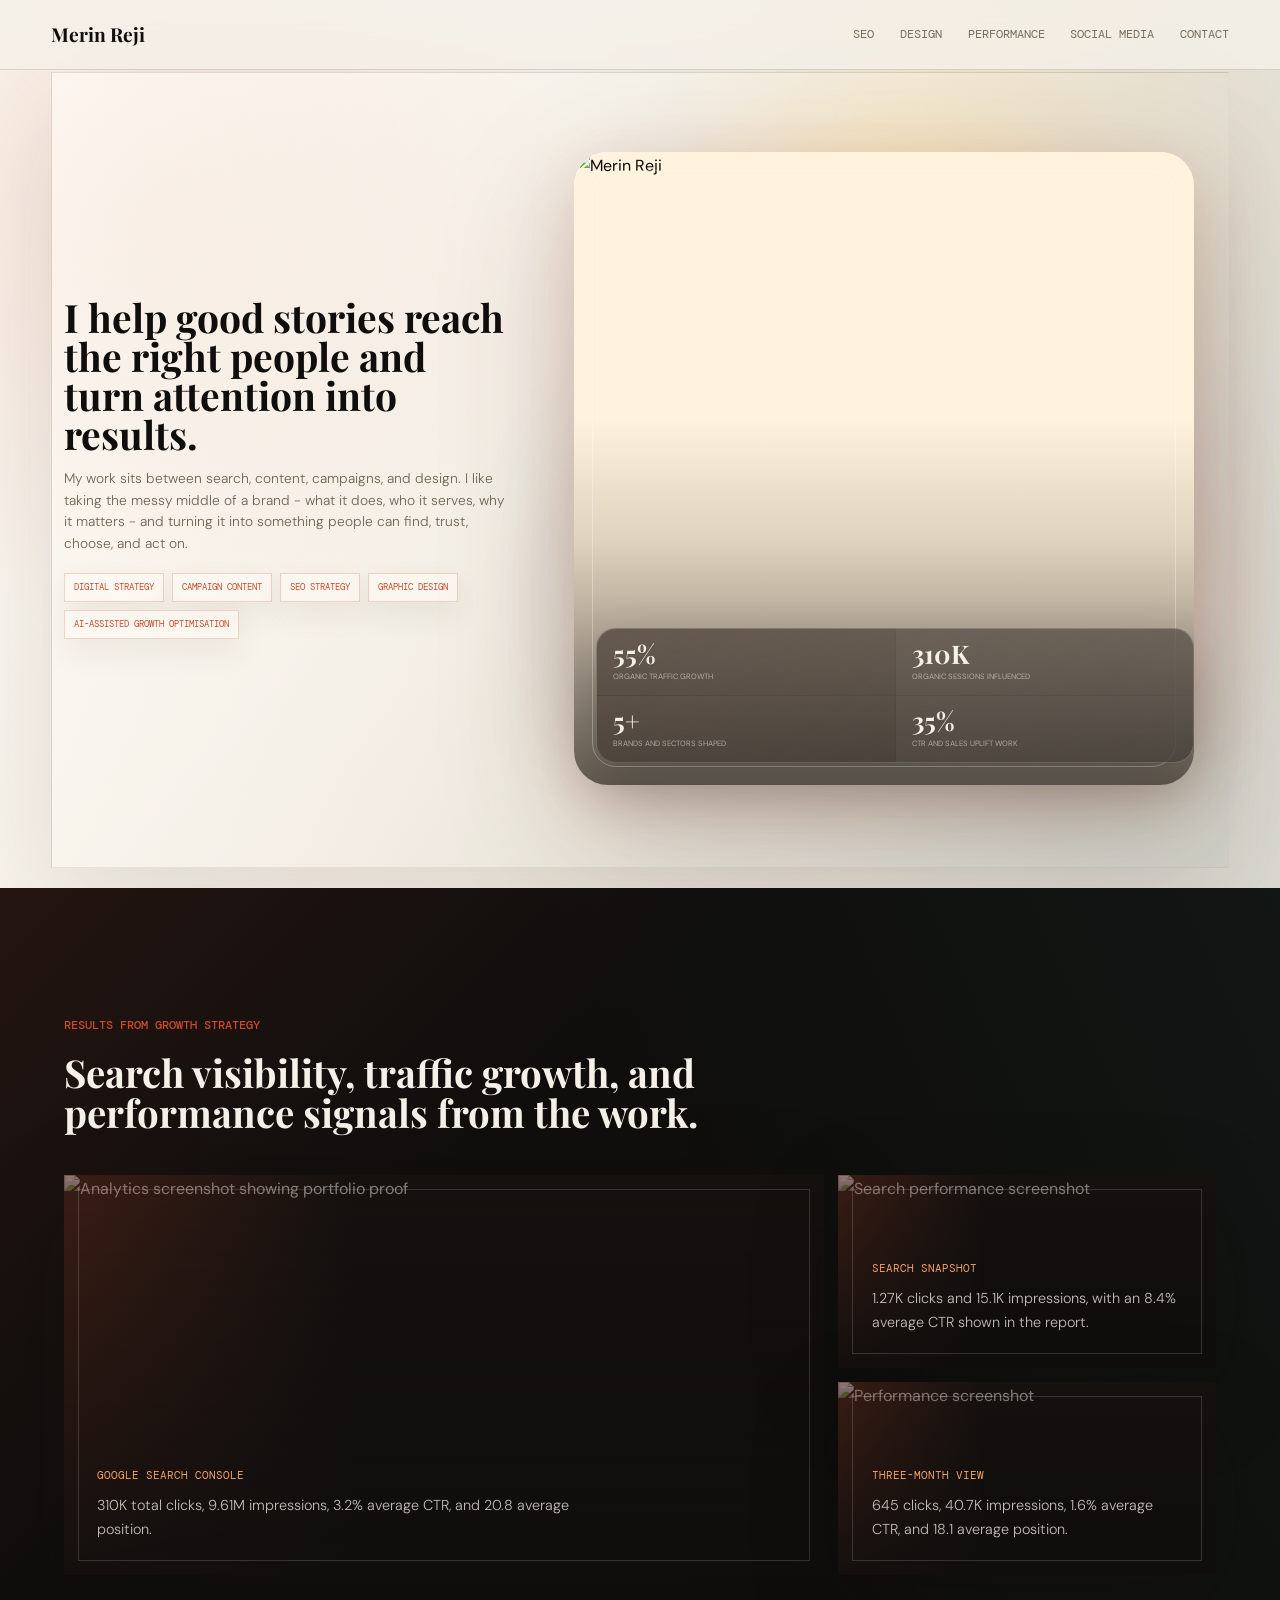
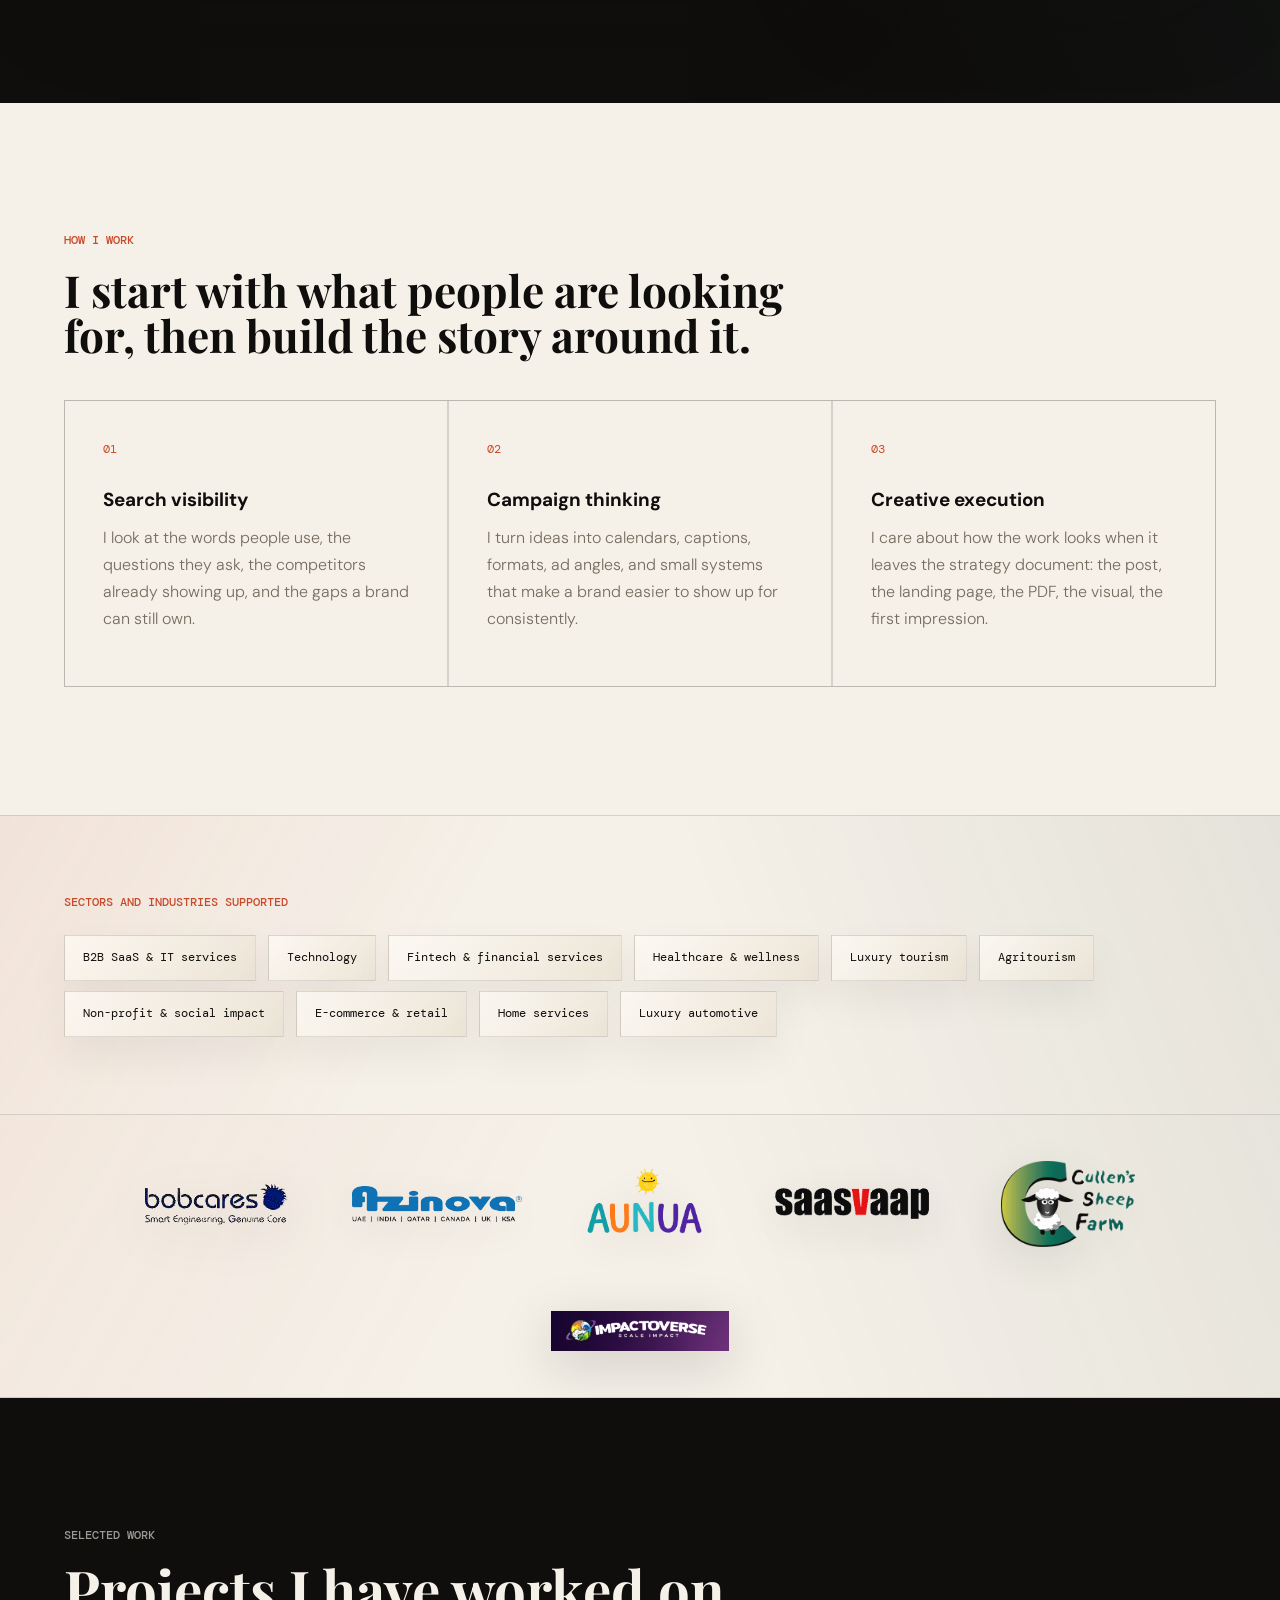
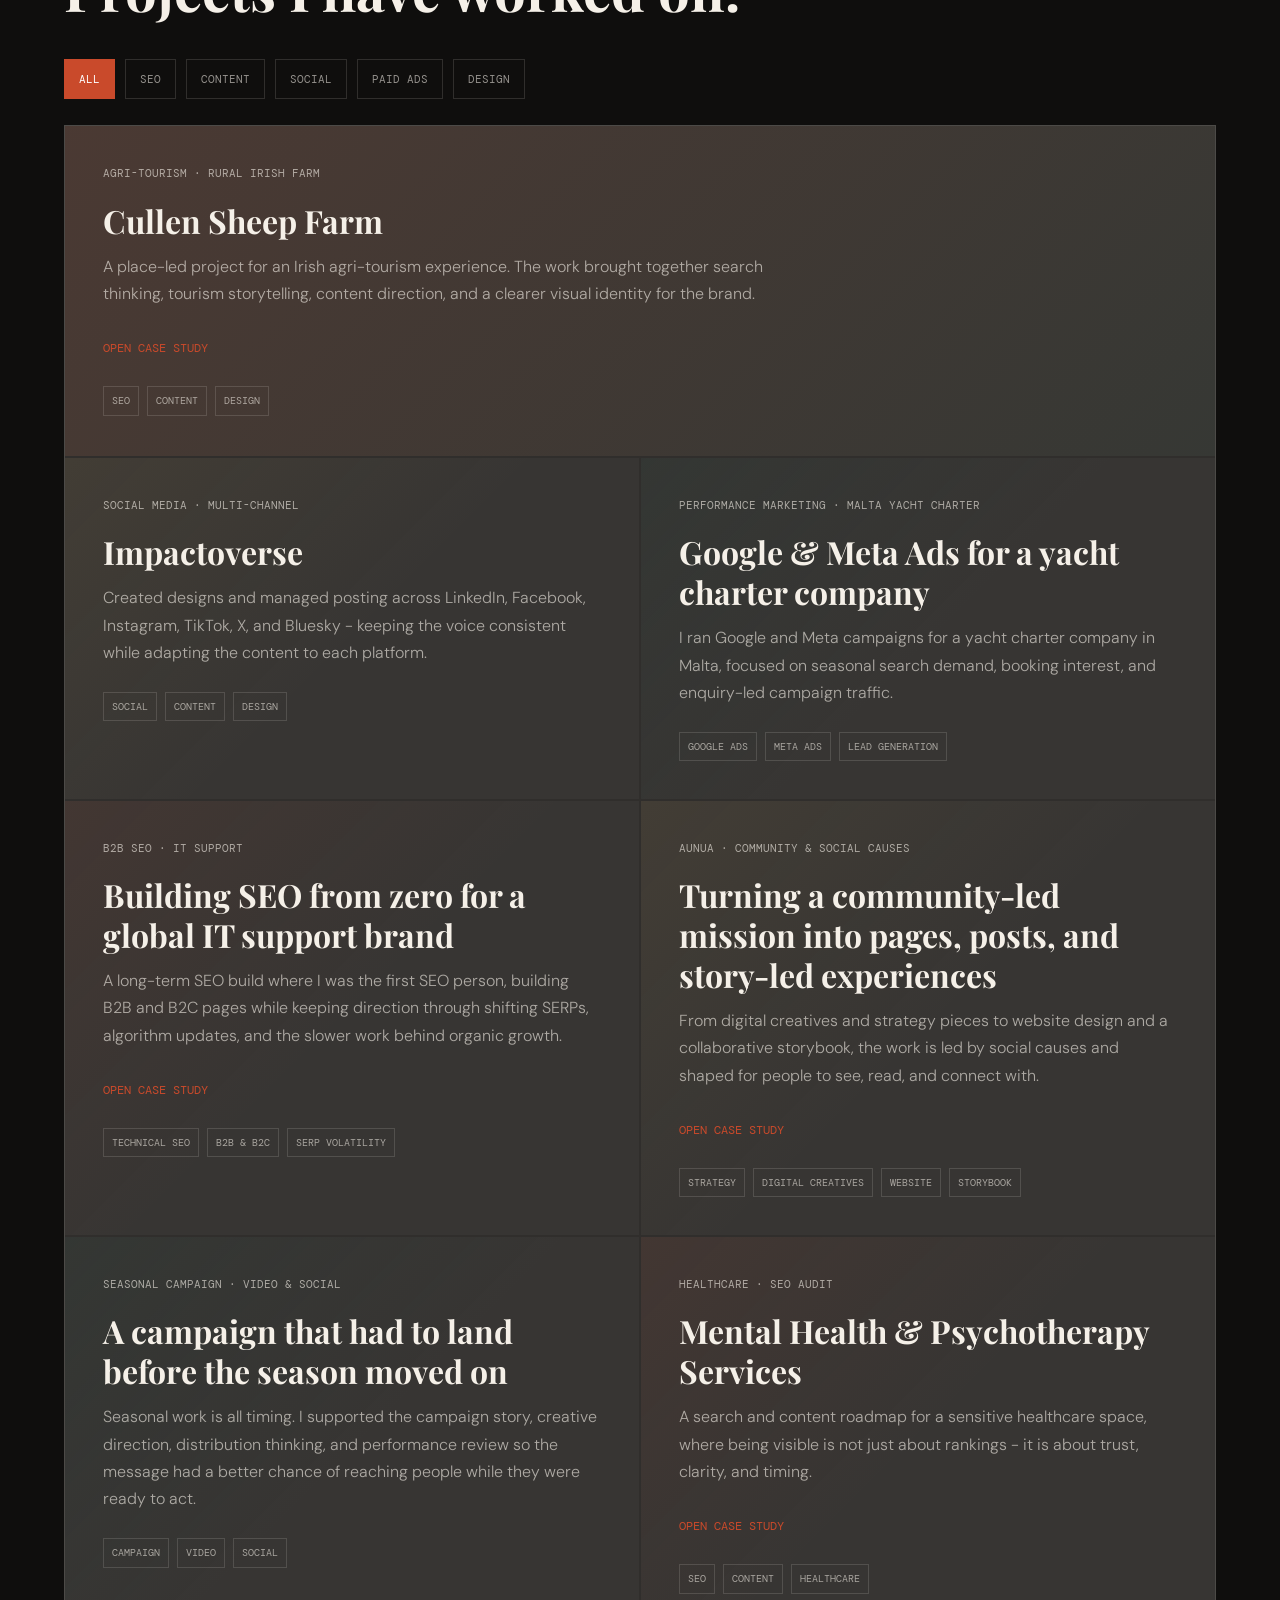
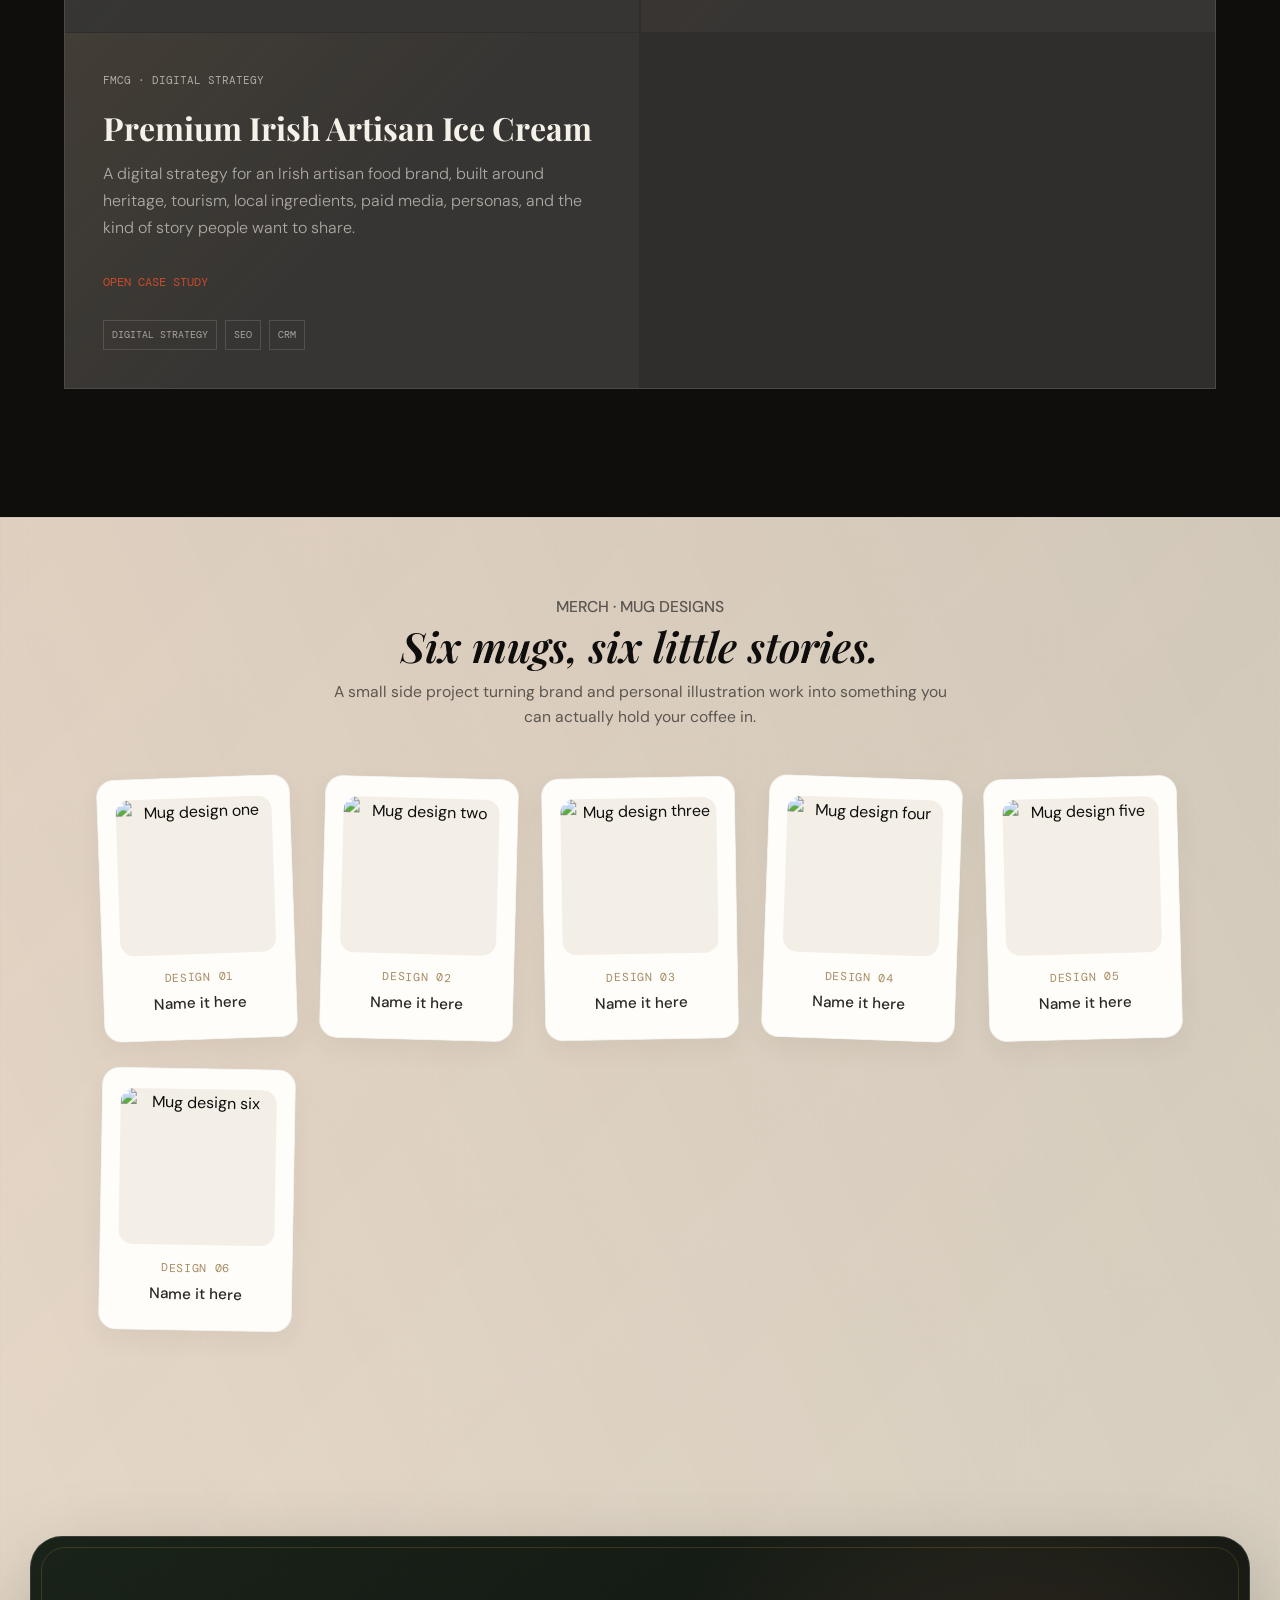
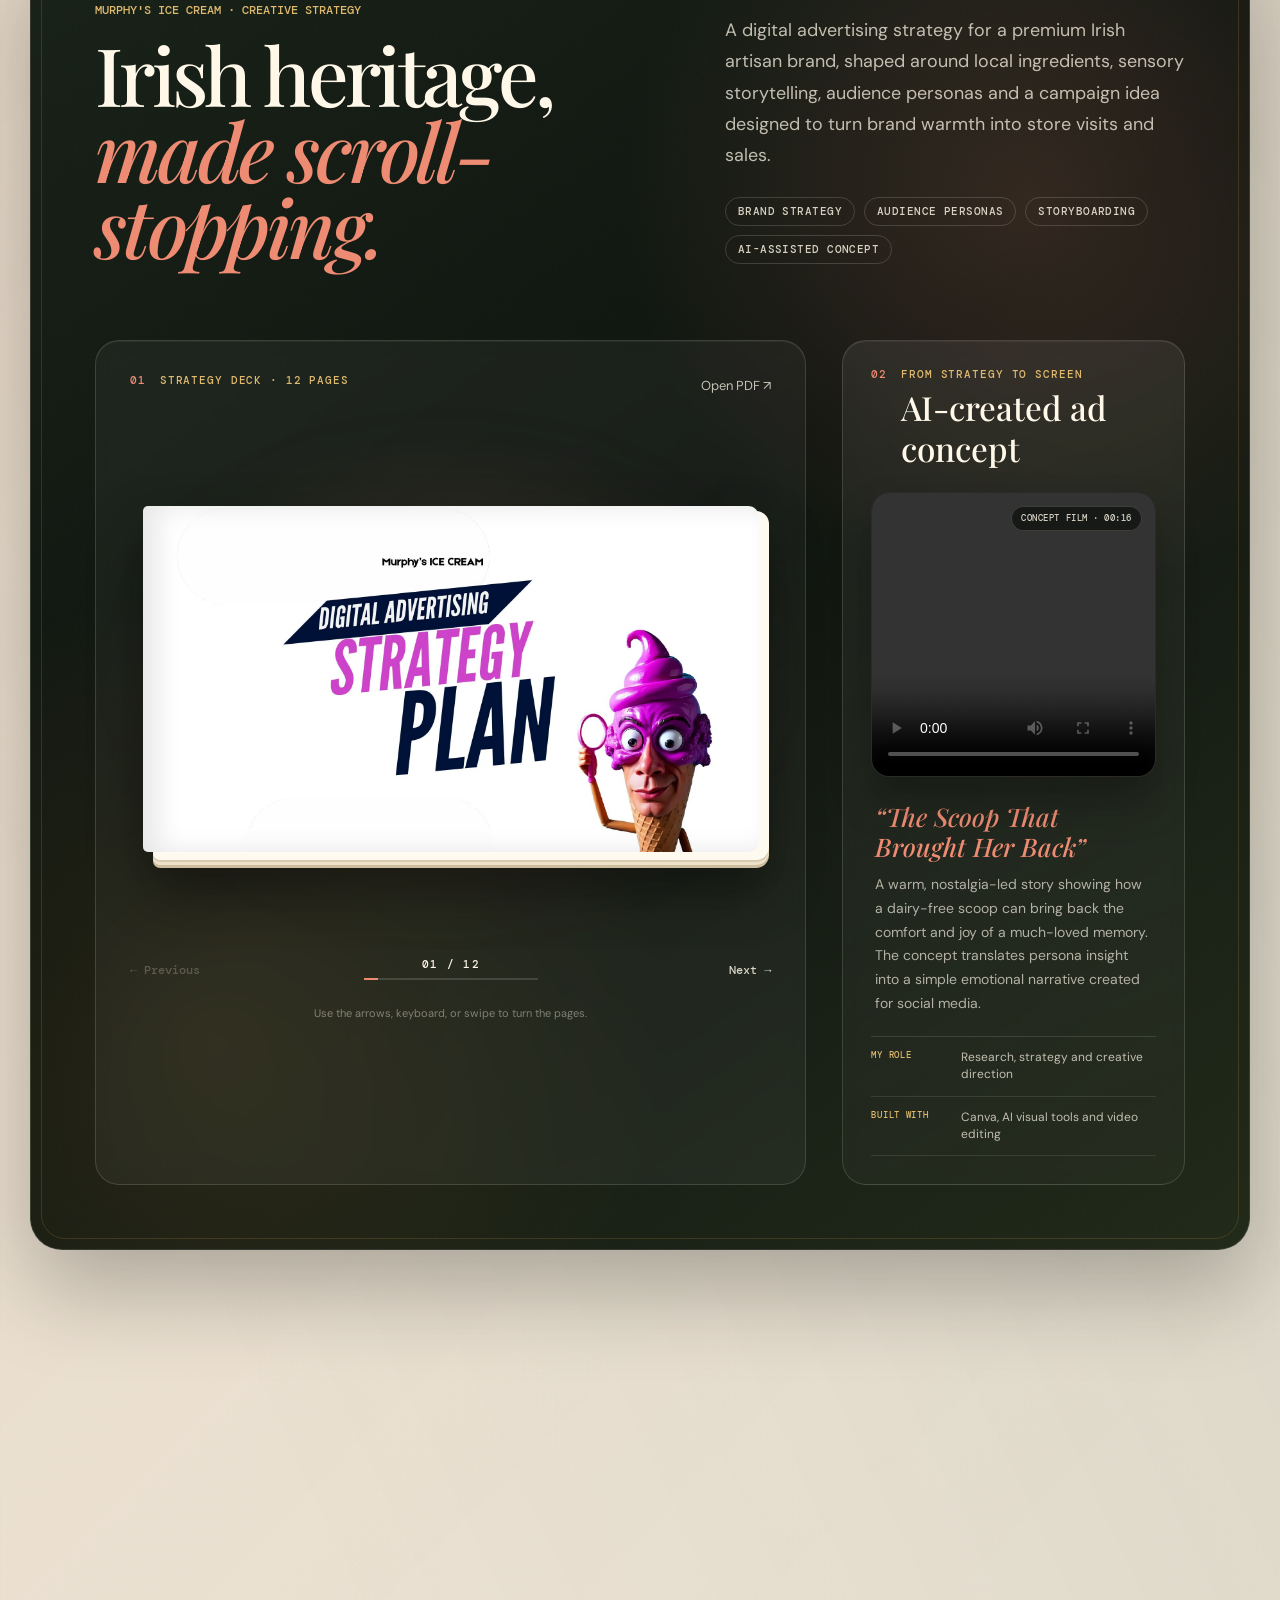
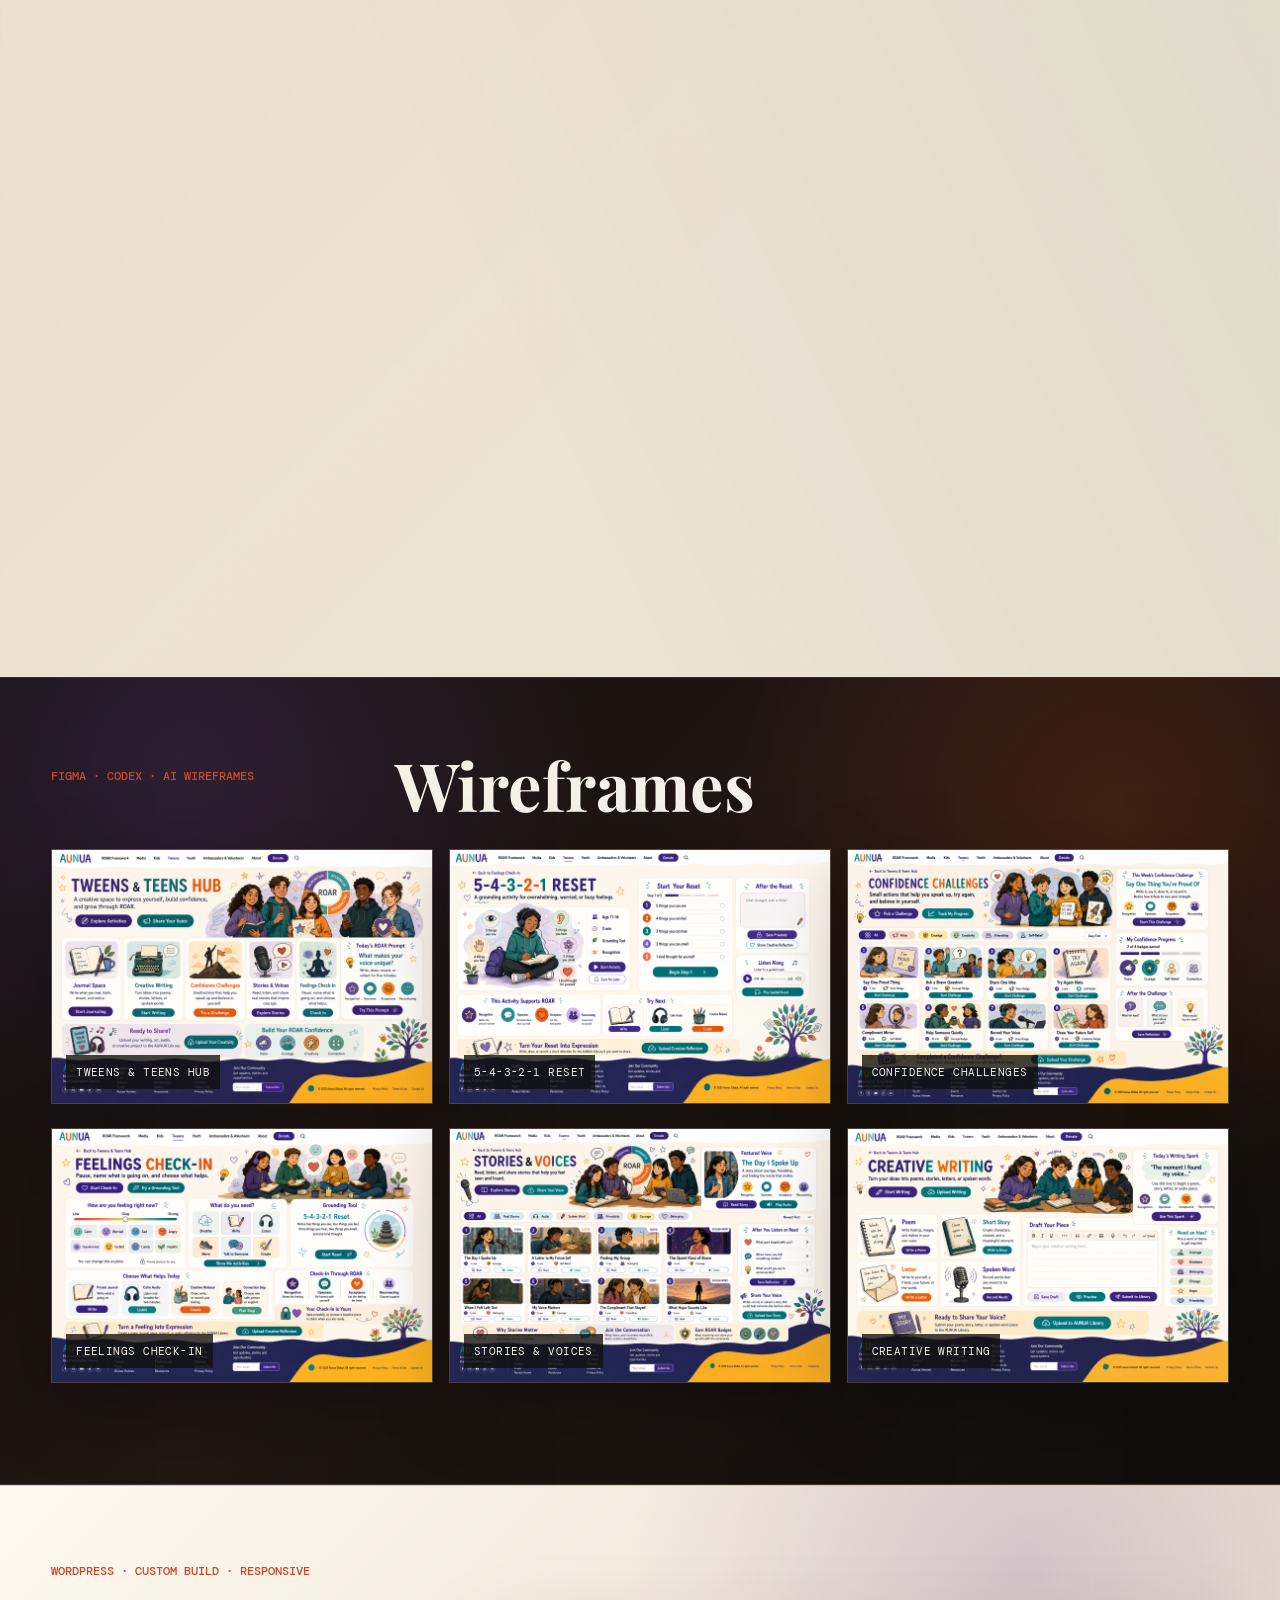
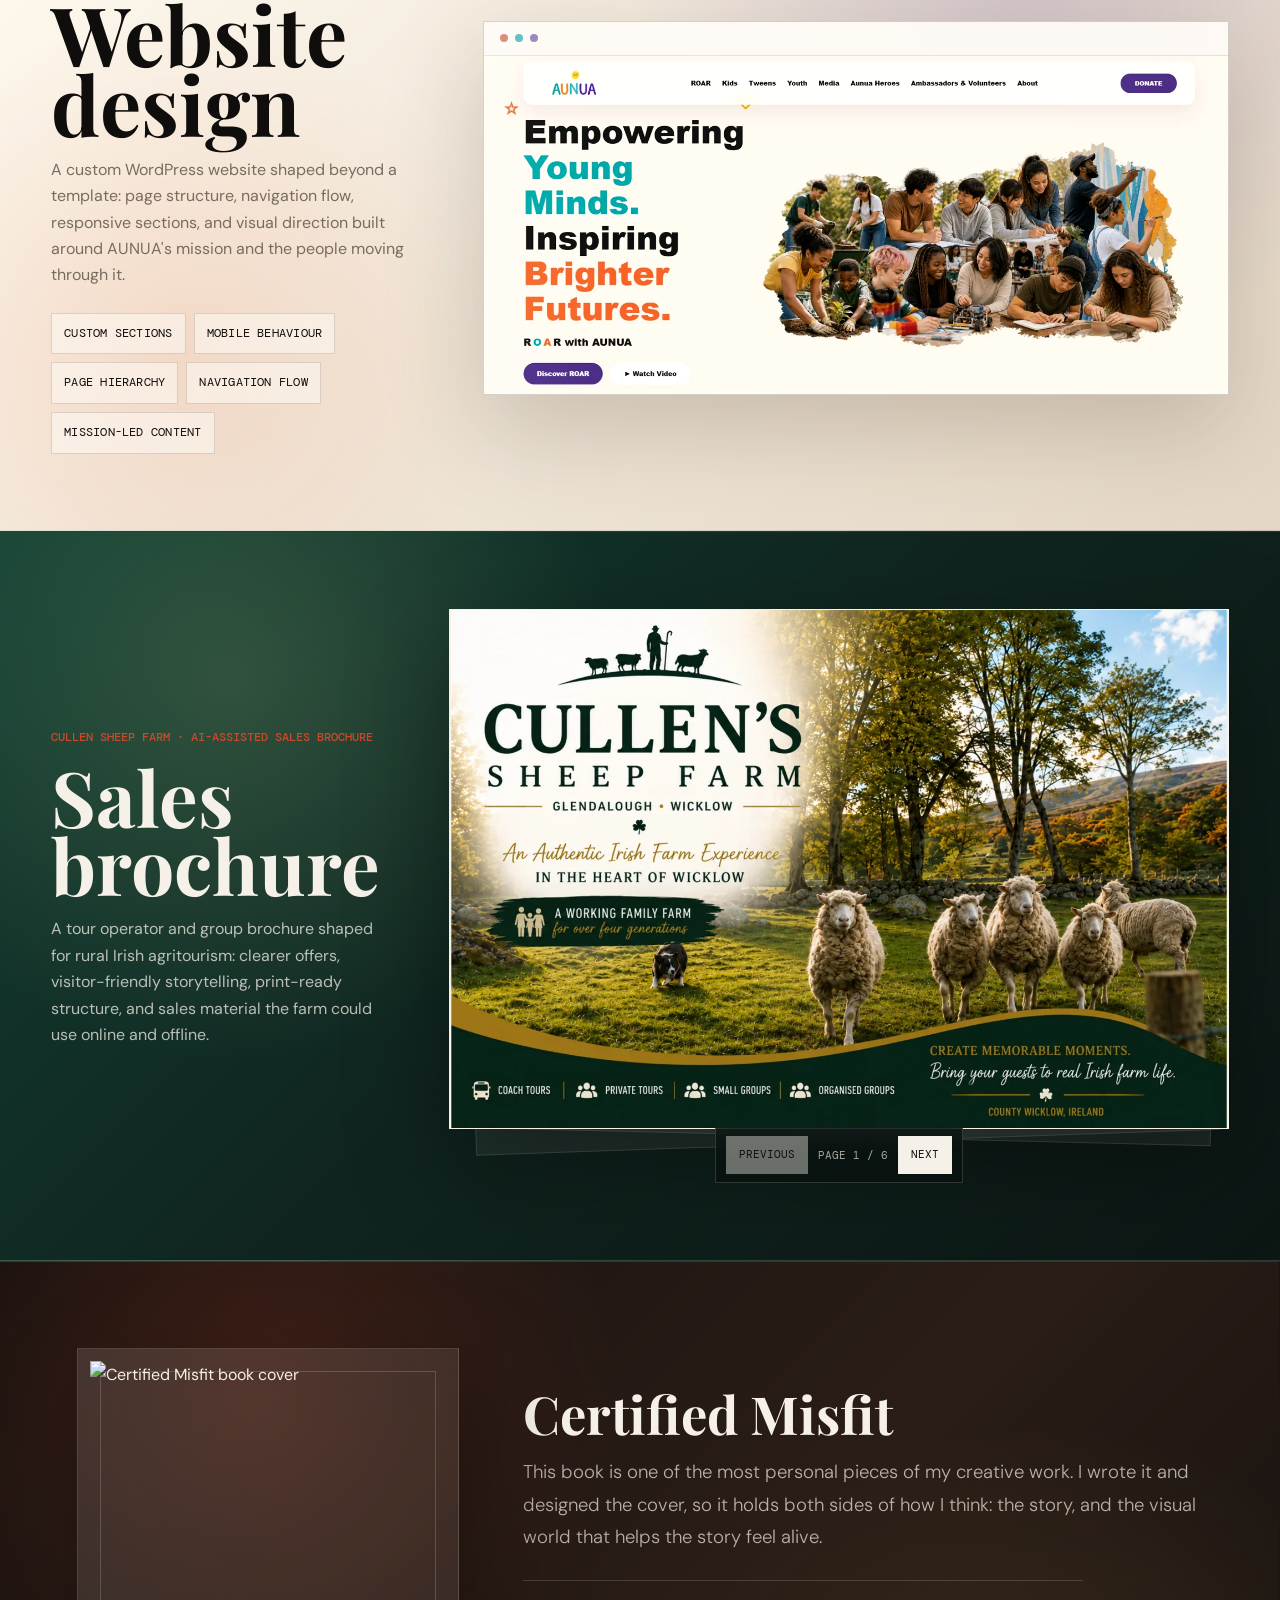
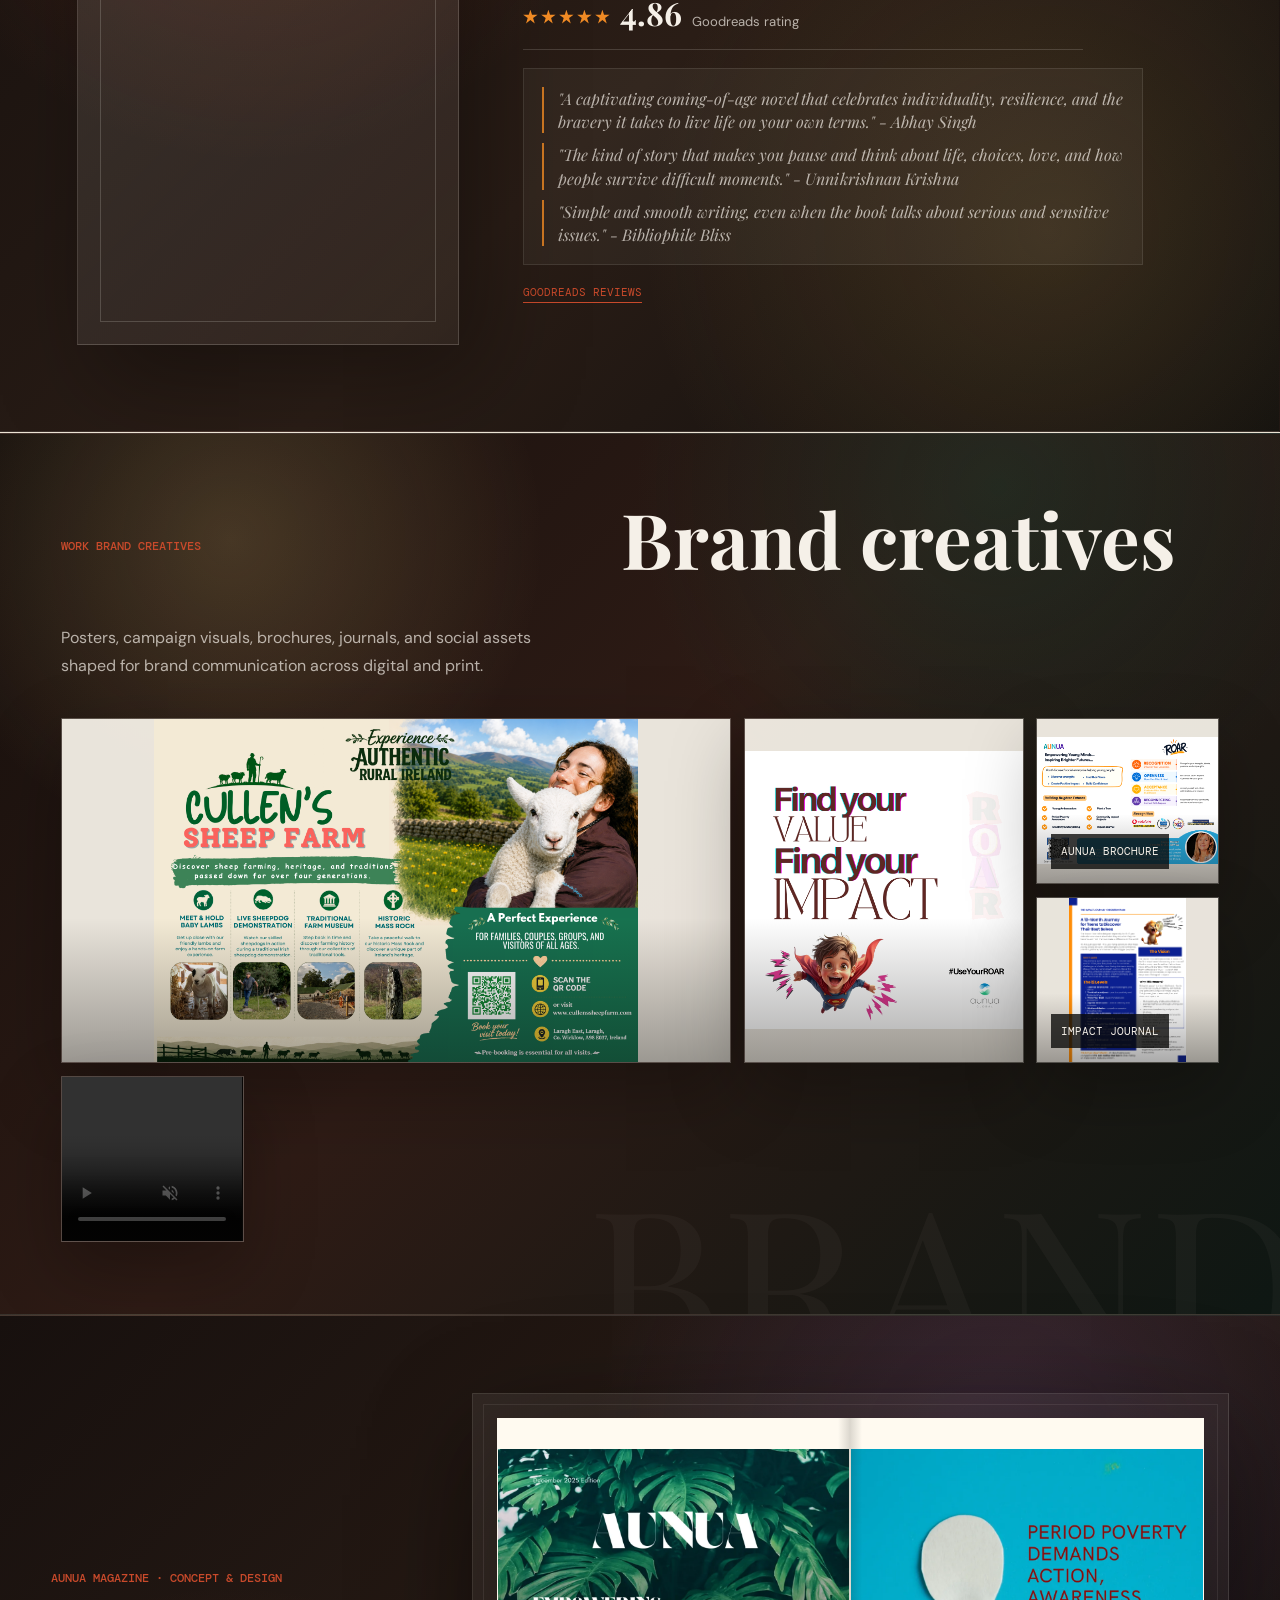
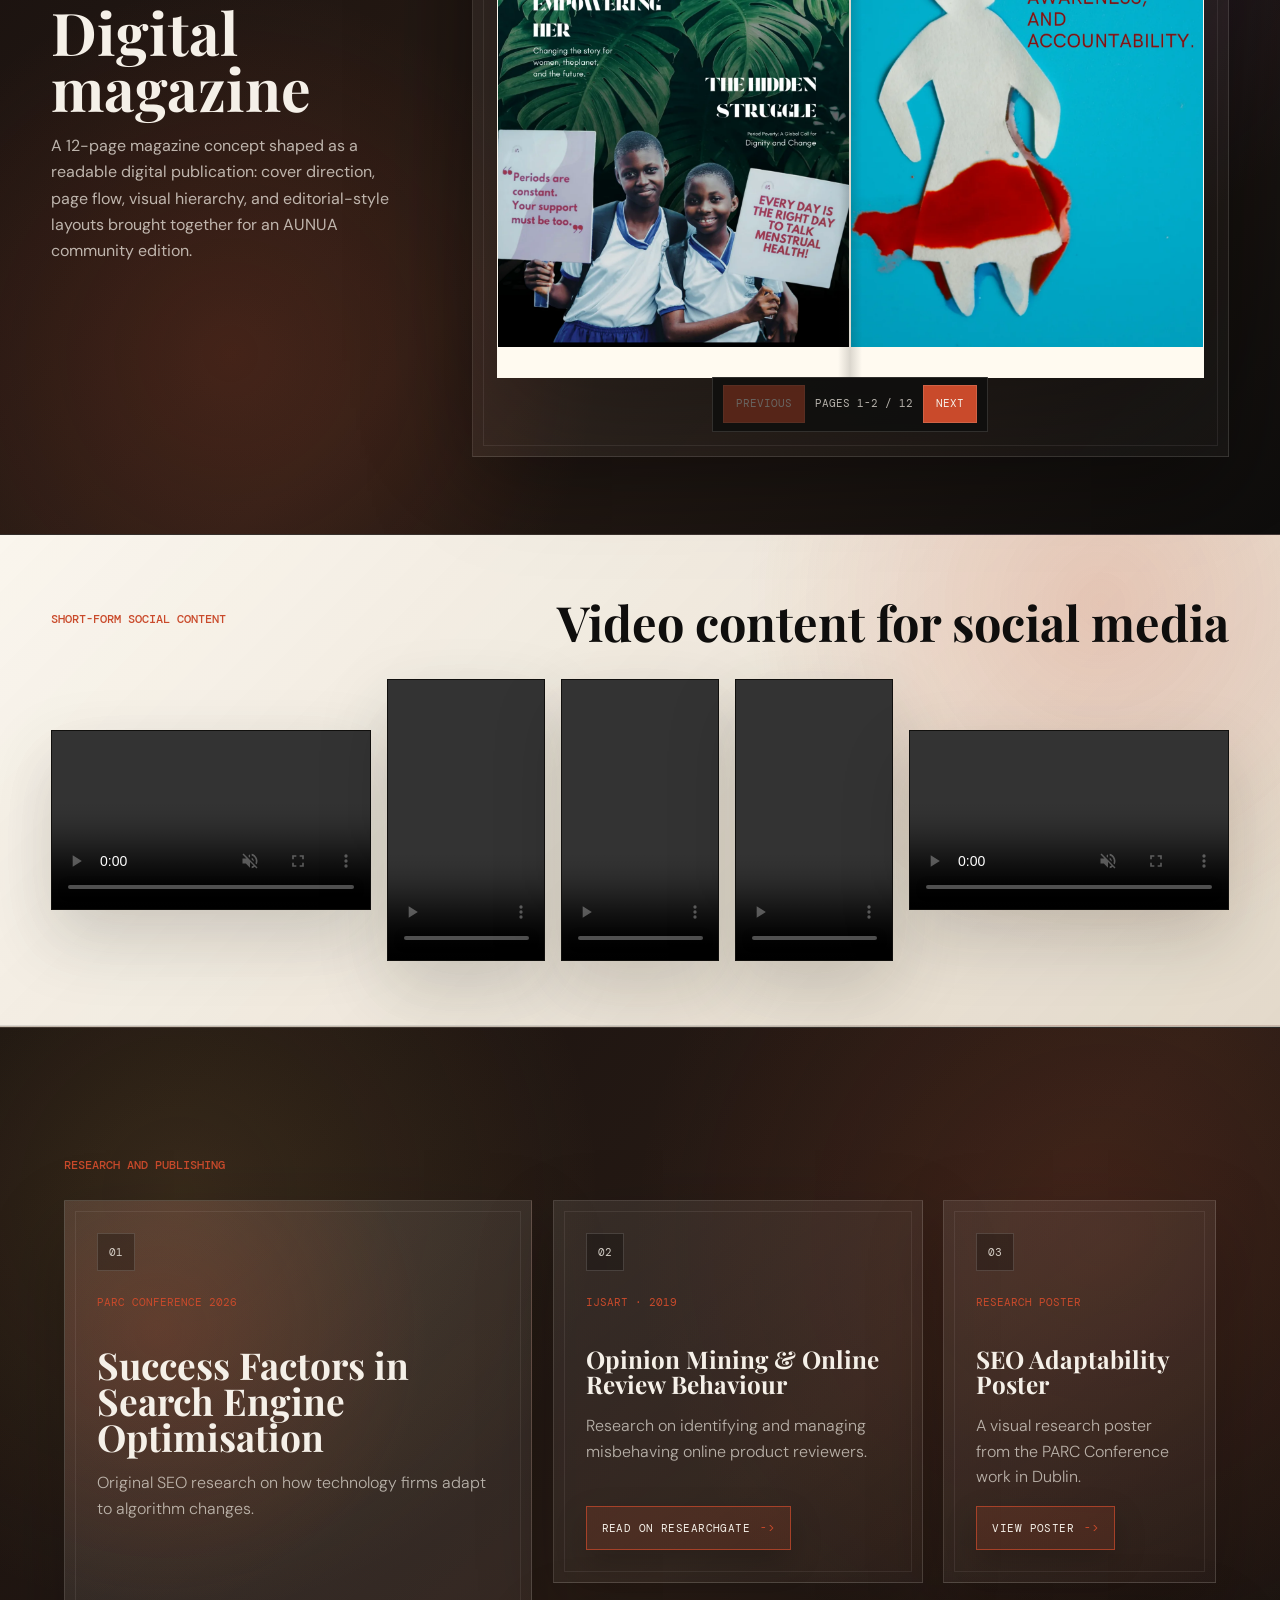
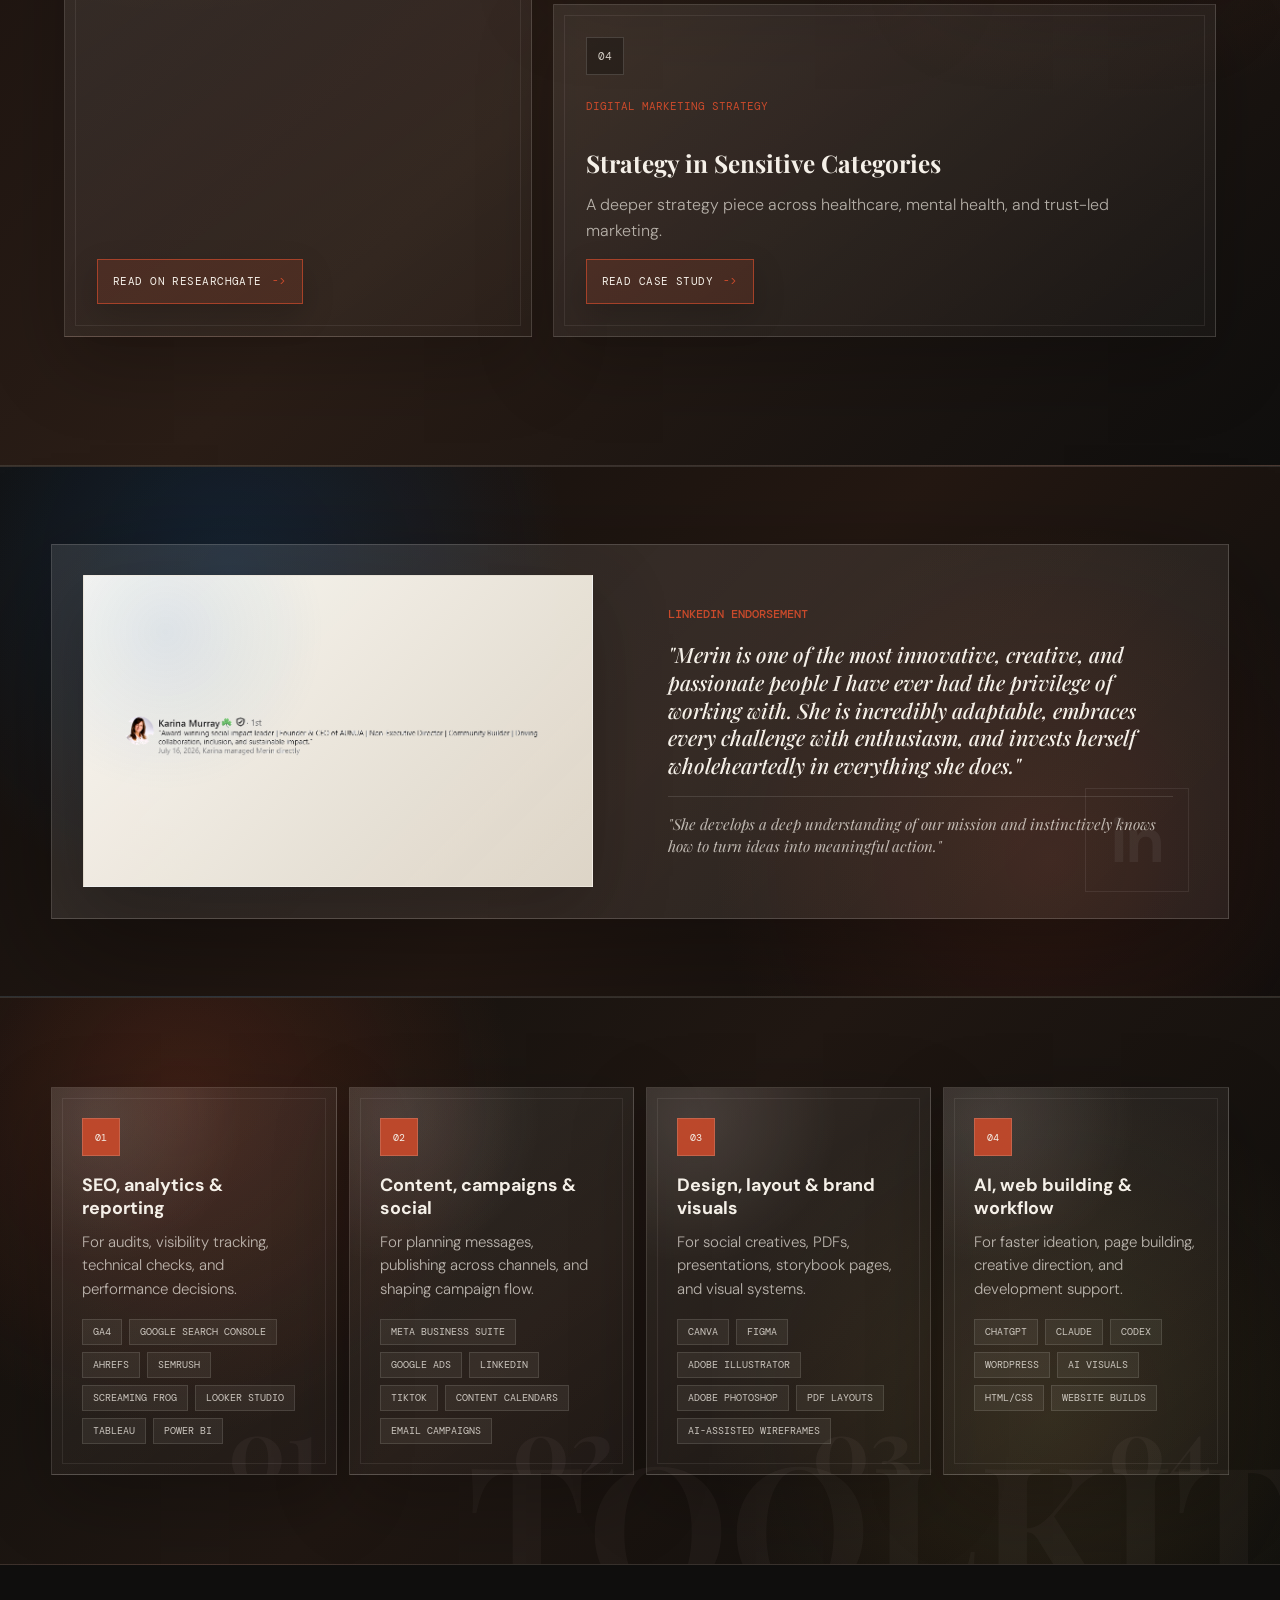
==== commit 7140dd49: "Update index.html" ====
--- a/index.html
+++ b/index.html
@@ -294,7 +294,159 @@
             a PDF, a storybook, or a working screen that makes the idea easier to see.
           </p>
         </div>
-
+<section id="merch" class="mug-merch-section reveal" aria-labelledby="mugMerchTitle">
+  <style>
+    .mug-merch-section {
+      padding: clamp(3rem, 6vw, 5rem) clamp(1.25rem, 5vw, 4rem);
+      position: relative;
+    }
+
+    .mug-merch-intro {
+      max-width: 640px;
+      margin: 0 auto clamp(2rem, 4vw, 3rem);
+      text-align: center;
+    }
+
+    .mug-merch-intro h2 {
+      font-family: "Playfair Display", serif;
+      font-size: clamp(1.9rem, 3.5vw, 2.6rem);
+      font-style: italic;
+      font-weight: 600;
+      margin: 0.35rem 0 0.75rem;
+    }
+
+    .mug-merch-intro p {
+      font-family: "DM Sans", sans-serif;
+      font-size: 0.98rem;
+      line-height: 1.6;
+      color: #5c5650;
+      margin: 0;
+    }
+
+    .mug-merch-grid {
+      display: grid;
+      grid-template-columns: repeat(auto-fit, minmax(180px, 1fr));
+      gap: clamp(1.1rem, 2.5vw, 1.75rem);
+      max-width: 1080px;
+      margin: 0 auto;
+    }
+
+    .mug-card {
+      background: #fffdf9;
+      border: 1px solid rgba(0, 0, 0, 0.06);
+      border-radius: 18px;
+      padding: 1.25rem 1.1rem 1.4rem;
+      display: flex;
+      flex-direction: column;
+      align-items: center;
+      text-align: center;
+      box-shadow: 0 10px 24px rgba(60, 45, 30, 0.06);
+      transition: transform 0.35s ease, box-shadow 0.35s ease, rotate 0.35s ease;
+      rotate: var(--tilt, 0deg);
+    }
+
+    .mug-card:nth-child(1) { --tilt: -2deg; }
+    .mug-card:nth-child(2) { --tilt: 1.5deg; }
+    .mug-card:nth-child(3) { --tilt: -1deg; }
+    .mug-card:nth-child(4) { --tilt: 2deg; }
+    .mug-card:nth-child(5) { --tilt: -1.5deg; }
+    .mug-card:nth-child(6) { --tilt: 1deg; }
+
+    .mug-card:hover {
+      rotate: 0deg;
+      transform: translateY(-6px) scale(1.03);
+      box-shadow: 0 18px 34px rgba(60, 45, 30, 0.14);
+    }
+
+    .mug-card-frame {
+      width: 100%;
+      aspect-ratio: 1 / 1;
+      border-radius: 14px;
+      overflow: hidden;
+      background: #f4efe6;
+      margin-bottom: 0.85rem;
+    }
+
+    .mug-card-frame img {
+      width: 100%;
+      height: 100%;
+      object-fit: cover;
+      display: block;
+    }
+
+    .mug-card-label {
+      font-family: "DM Mono", monospace;
+      font-size: 0.72rem;
+      letter-spacing: 0.06em;
+      text-transform: uppercase;
+      color: #a68a63;
+    }
+
+    .mug-card-name {
+      font-family: "DM Sans", sans-serif;
+      font-weight: 500;
+      font-size: 0.95rem;
+      margin-top: 0.2rem;
+      color: #2c2925;
+    }
+  </style>
+
+  <div class="mug-merch-intro">
+    <p class="kicker">Merch · Mug designs</p>
+    <h2 id="mugMerchTitle">Six mugs, six little stories.</h2>
+    <p>A small side project turning brand and personal illustration work into something you can actually hold your coffee in.</p>
+  </div>
+
+  <div class="mug-merch-grid">
+    <article class="mug-card">
+      <div class="mug-card-frame">
+        <img src="assets/merch/mug-01.png" alt="Mug design one">
+      </div>
+      <span class="mug-card-label">Design 01</span>
+      <span class="mug-card-name">Name it here</span>
+    </article>
+
+    <article class="mug-card">
+      <div class="mug-card-frame">
+        <img src="assets/merch/mug-02.png" alt="Mug design two">
+      </div>
+      <span class="mug-card-label">Design 02</span>
+      <span class="mug-card-name">Name it here</span>
+    </article>
+
+    <article class="mug-card">
+      <div class="mug-card-frame">
+        <img src="assets/merch/mug-03.png" alt="Mug design three">
+      </div>
+      <span class="mug-card-label">Design 03</span>
+      <span class="mug-card-name">Name it here</span>
+    </article>
+
+    <article class="mug-card">
+      <div class="mug-card-frame">
+        <img src="assets/merch/mug-04.png" alt="Mug design four">
+      </div>
+      <span class="mug-card-label">Design 04</span>
+      <span class="mug-card-name">Name it here</span>
+    </article>
+
+    <article class="mug-card">
+      <div class="mug-card-frame">
+        <img src="assets/merch/mug-05.png" alt="Mug design five">
+      </div>
+      <span class="mug-card-label">Design 05</span>
+      <span class="mug-card-name">Name it here</span>
+    </article>
+
+    <article class="mug-card">
+      <div class="mug-card-frame">
+        <img src="assets/merch/mug-06.png" alt="Mug design six">
+      </div>
+      <span class="mug-card-label">Design 06</span>
+      <span class="mug-card-name">Name it here</span>
+    </article>
+  </div>
+</section>
         <section
   id="creative-strategy"
   class="murphys-strategy-section reveal"
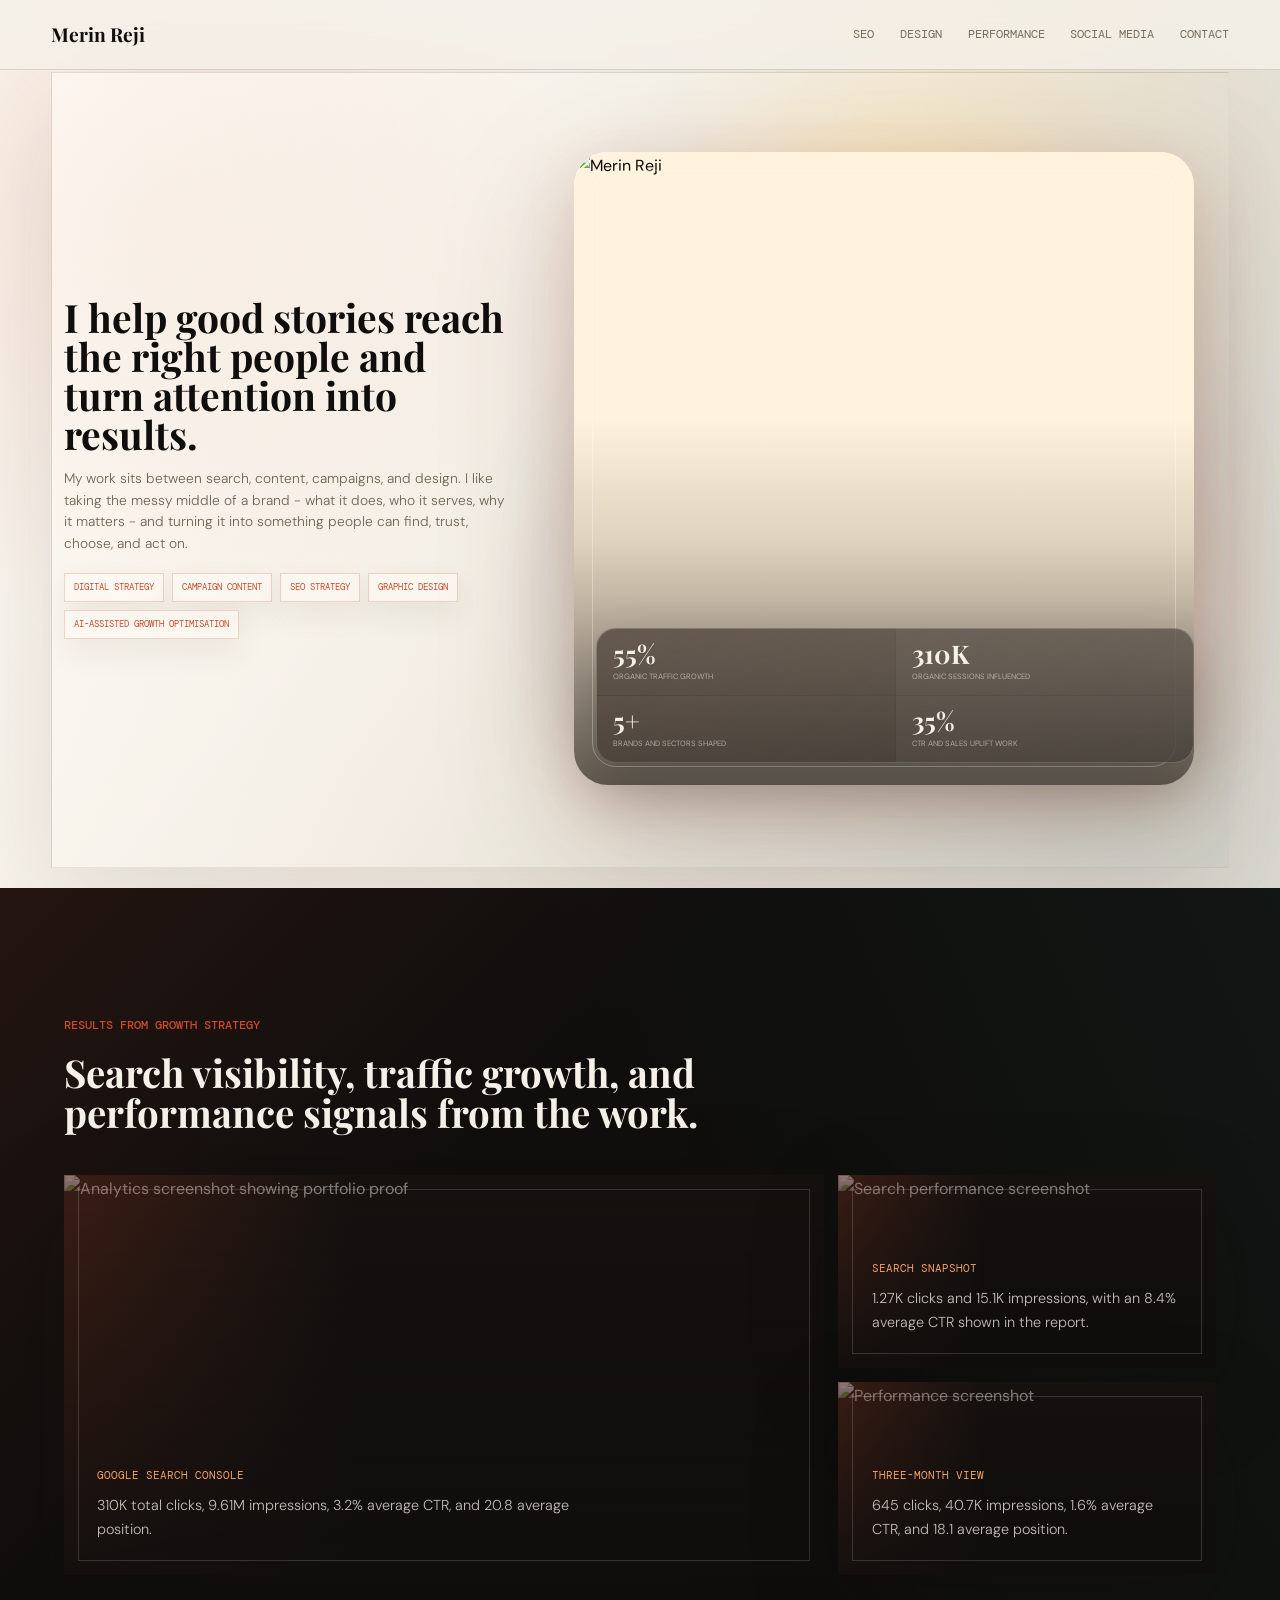
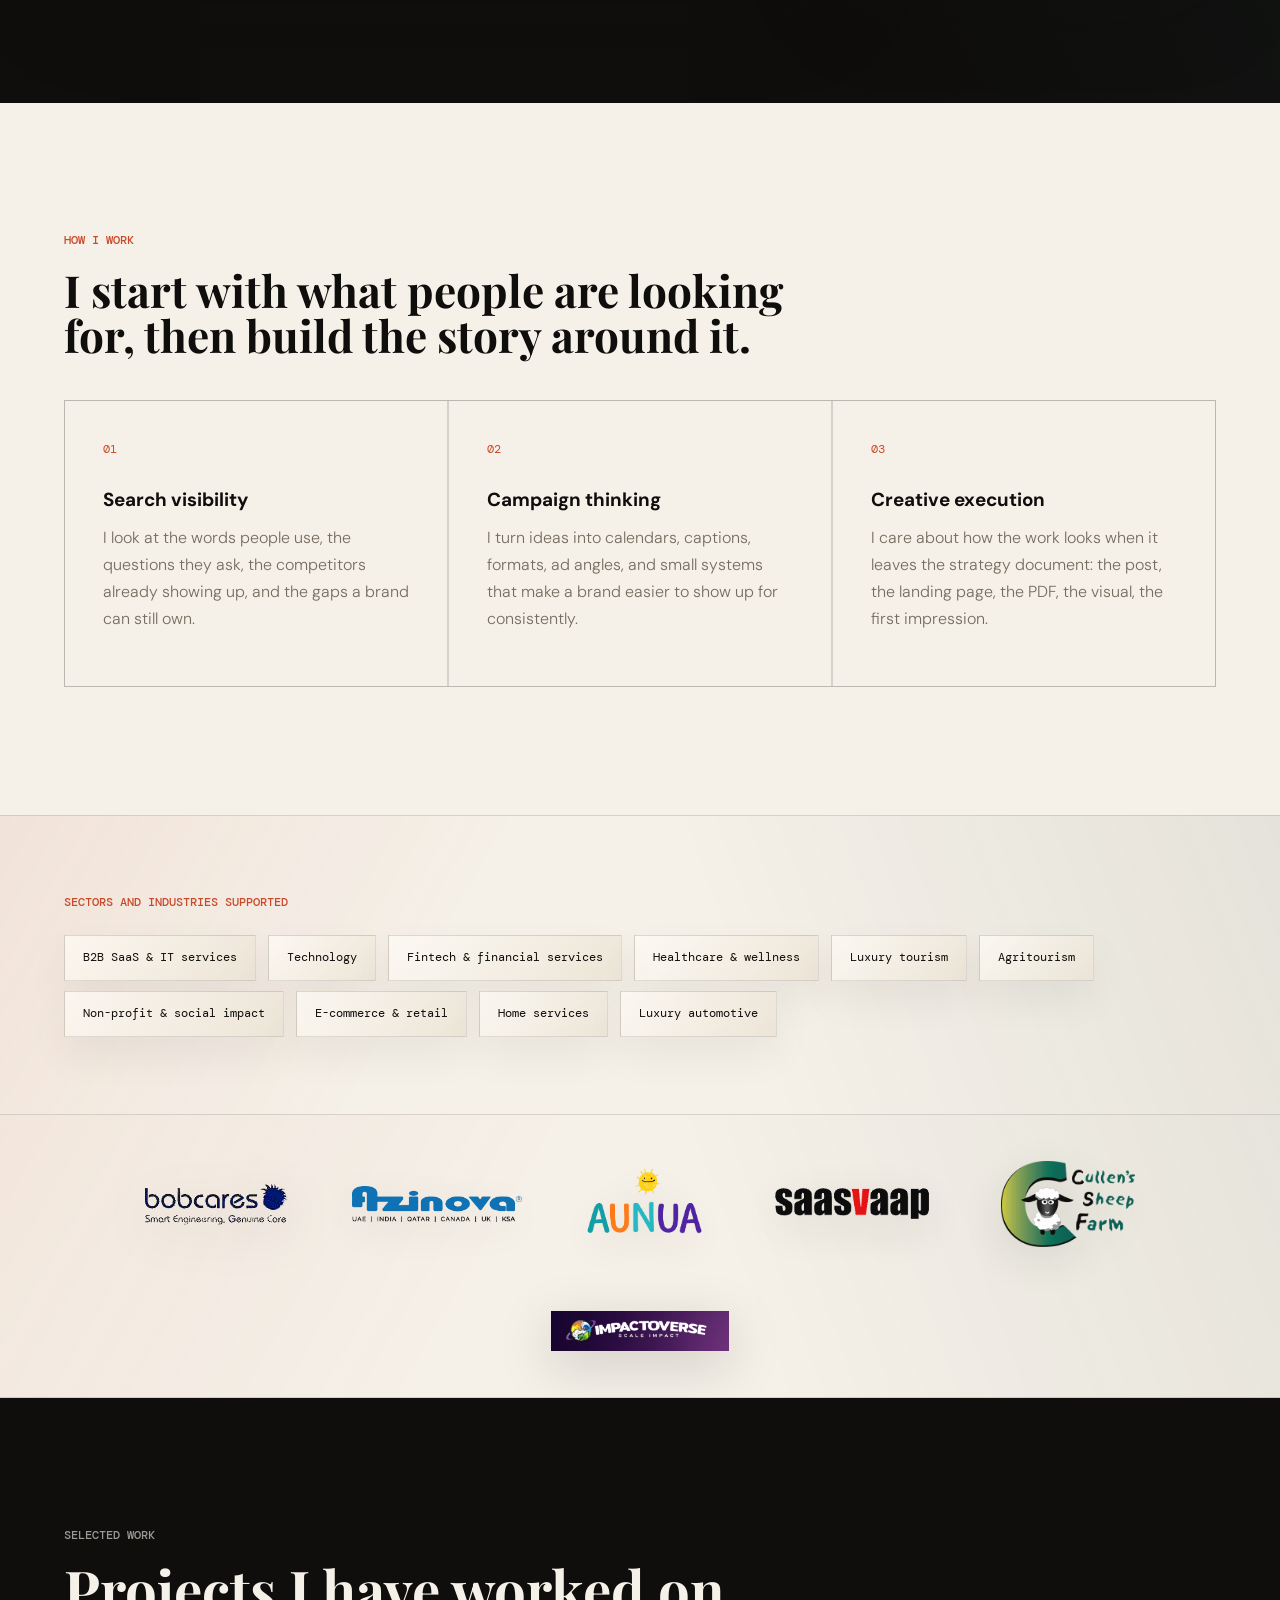
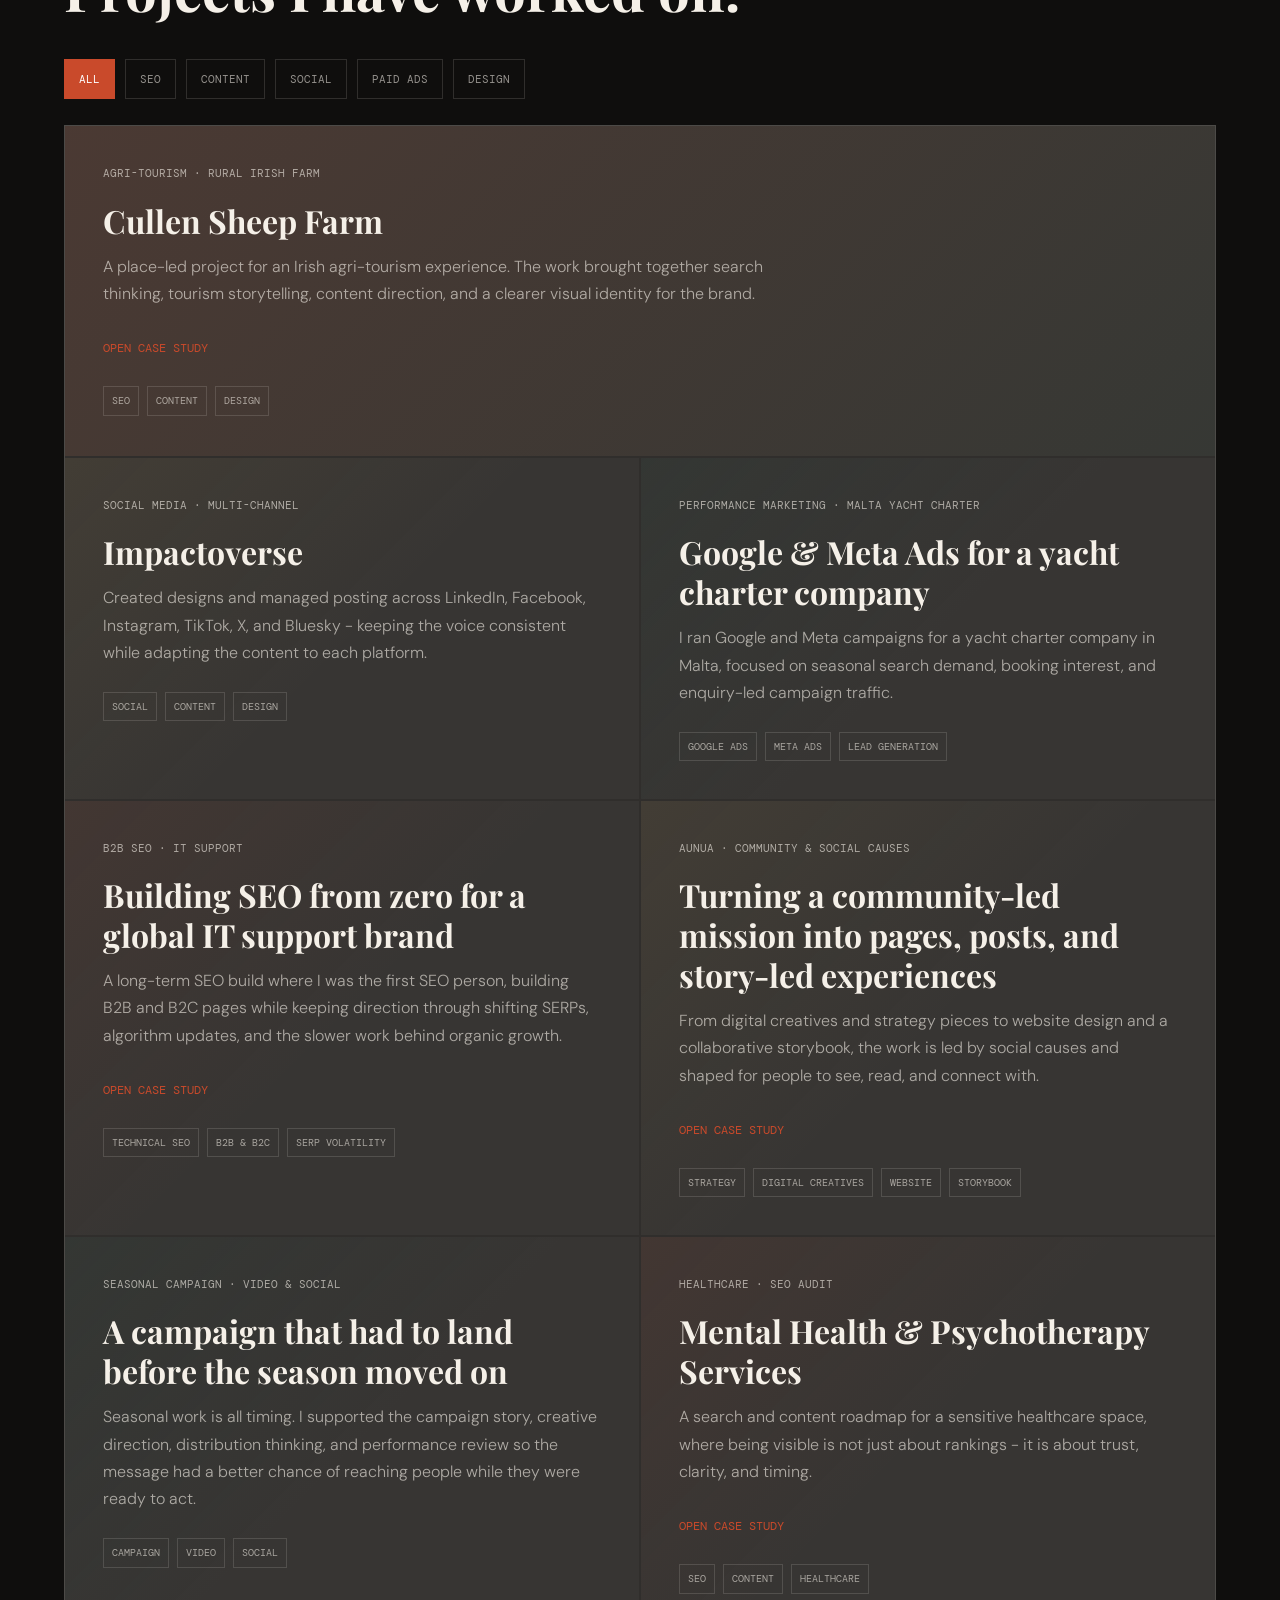
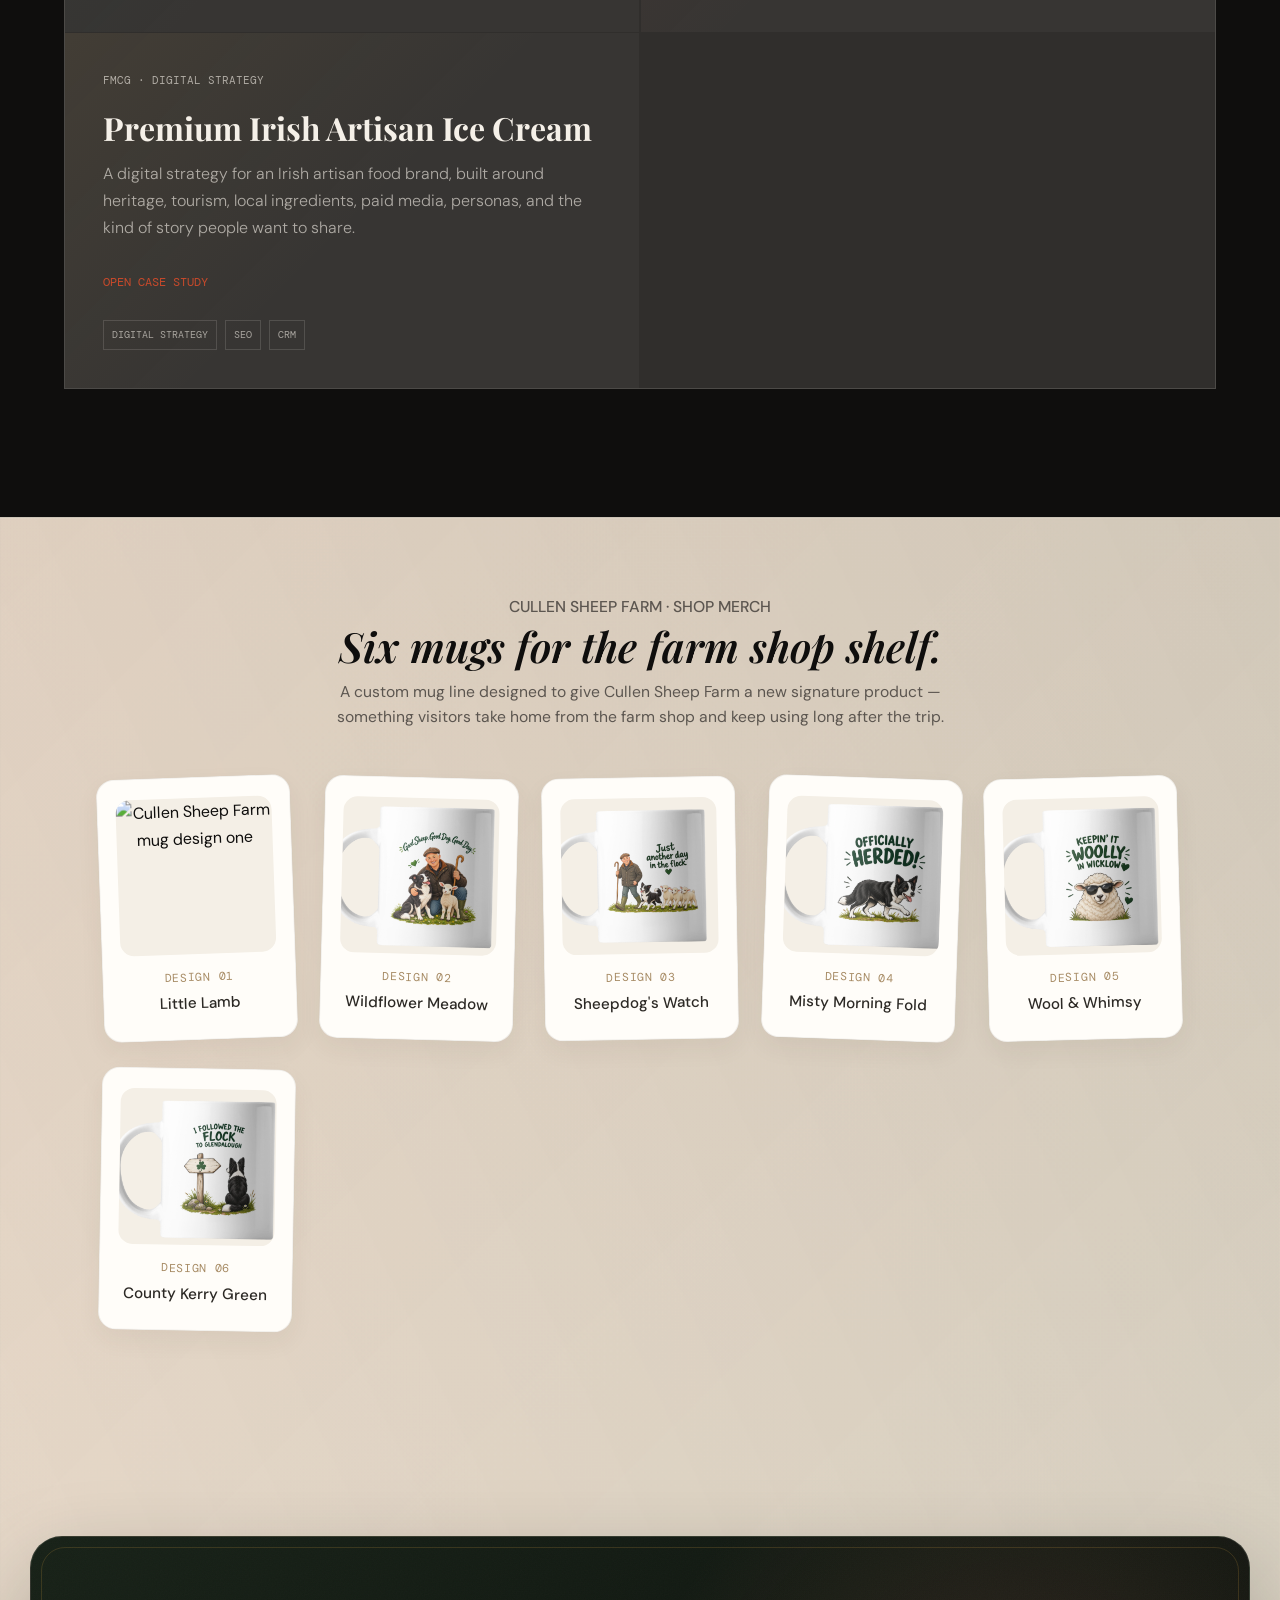
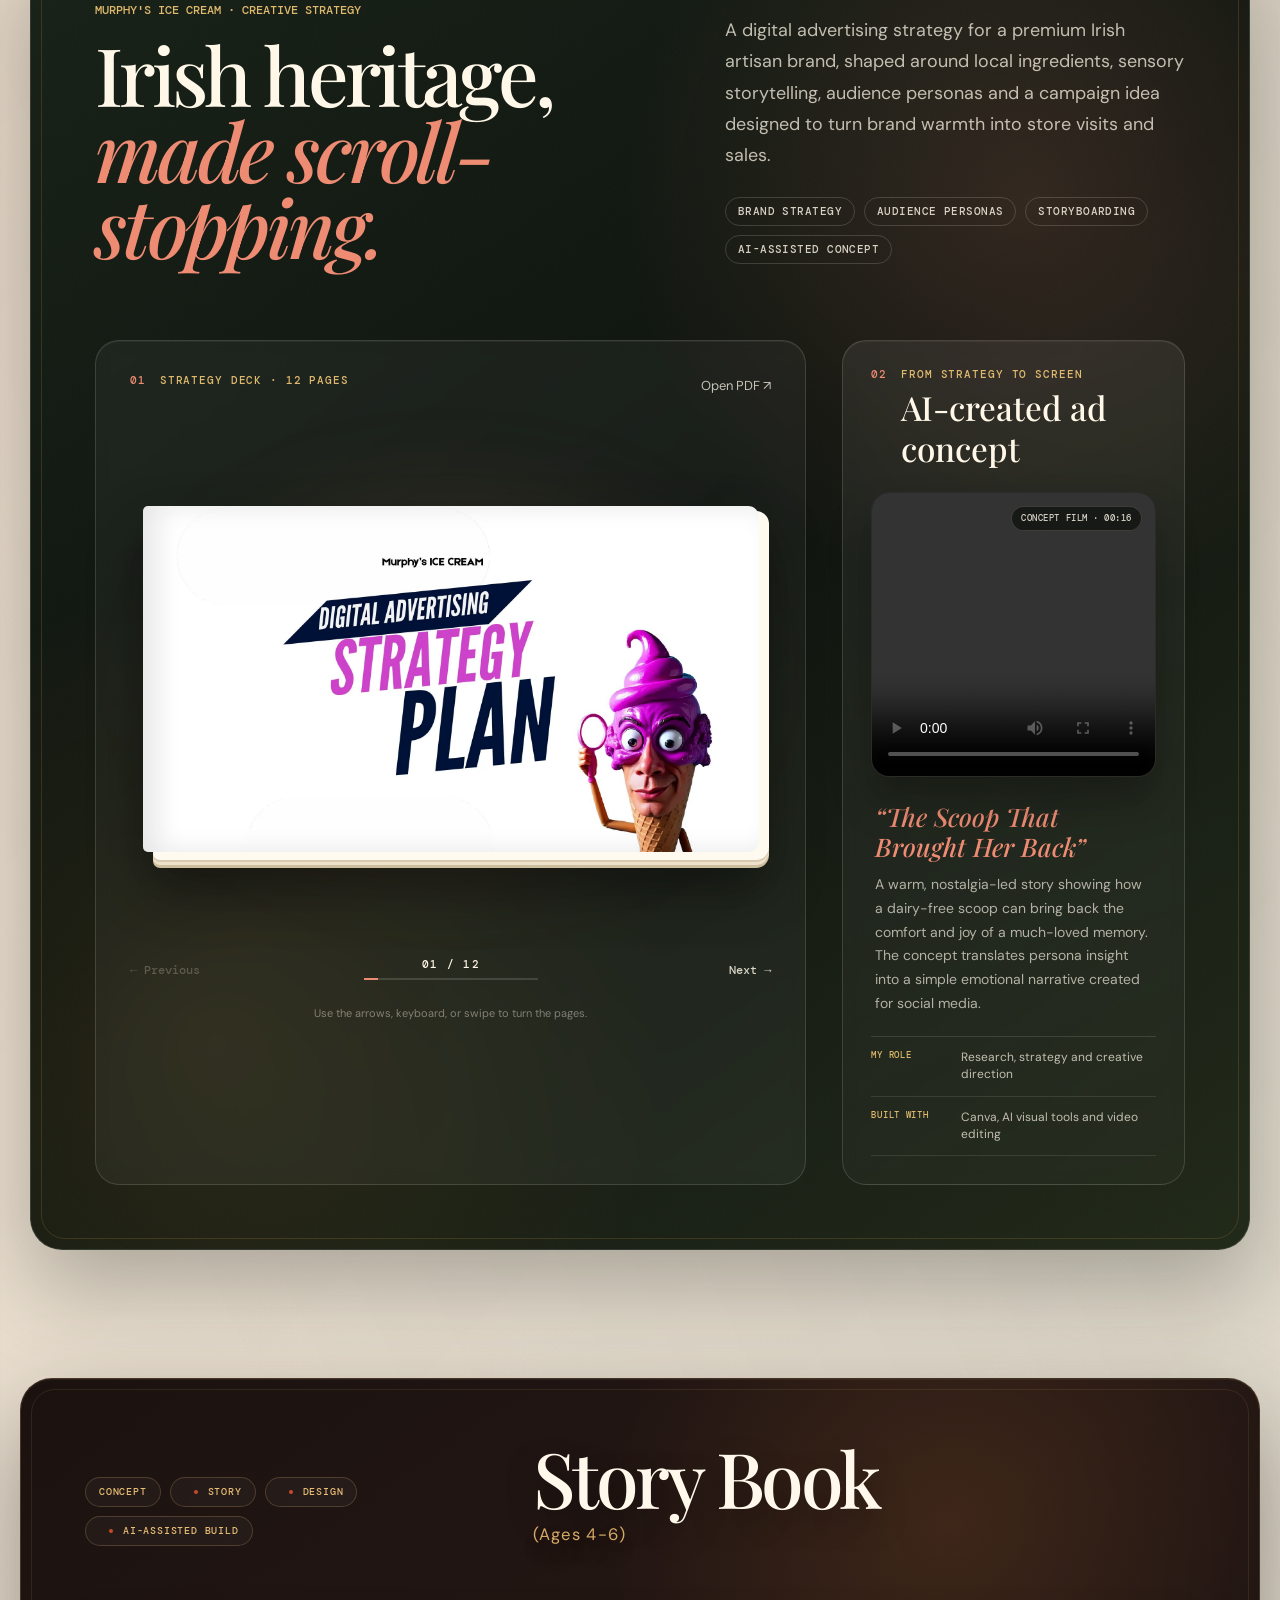
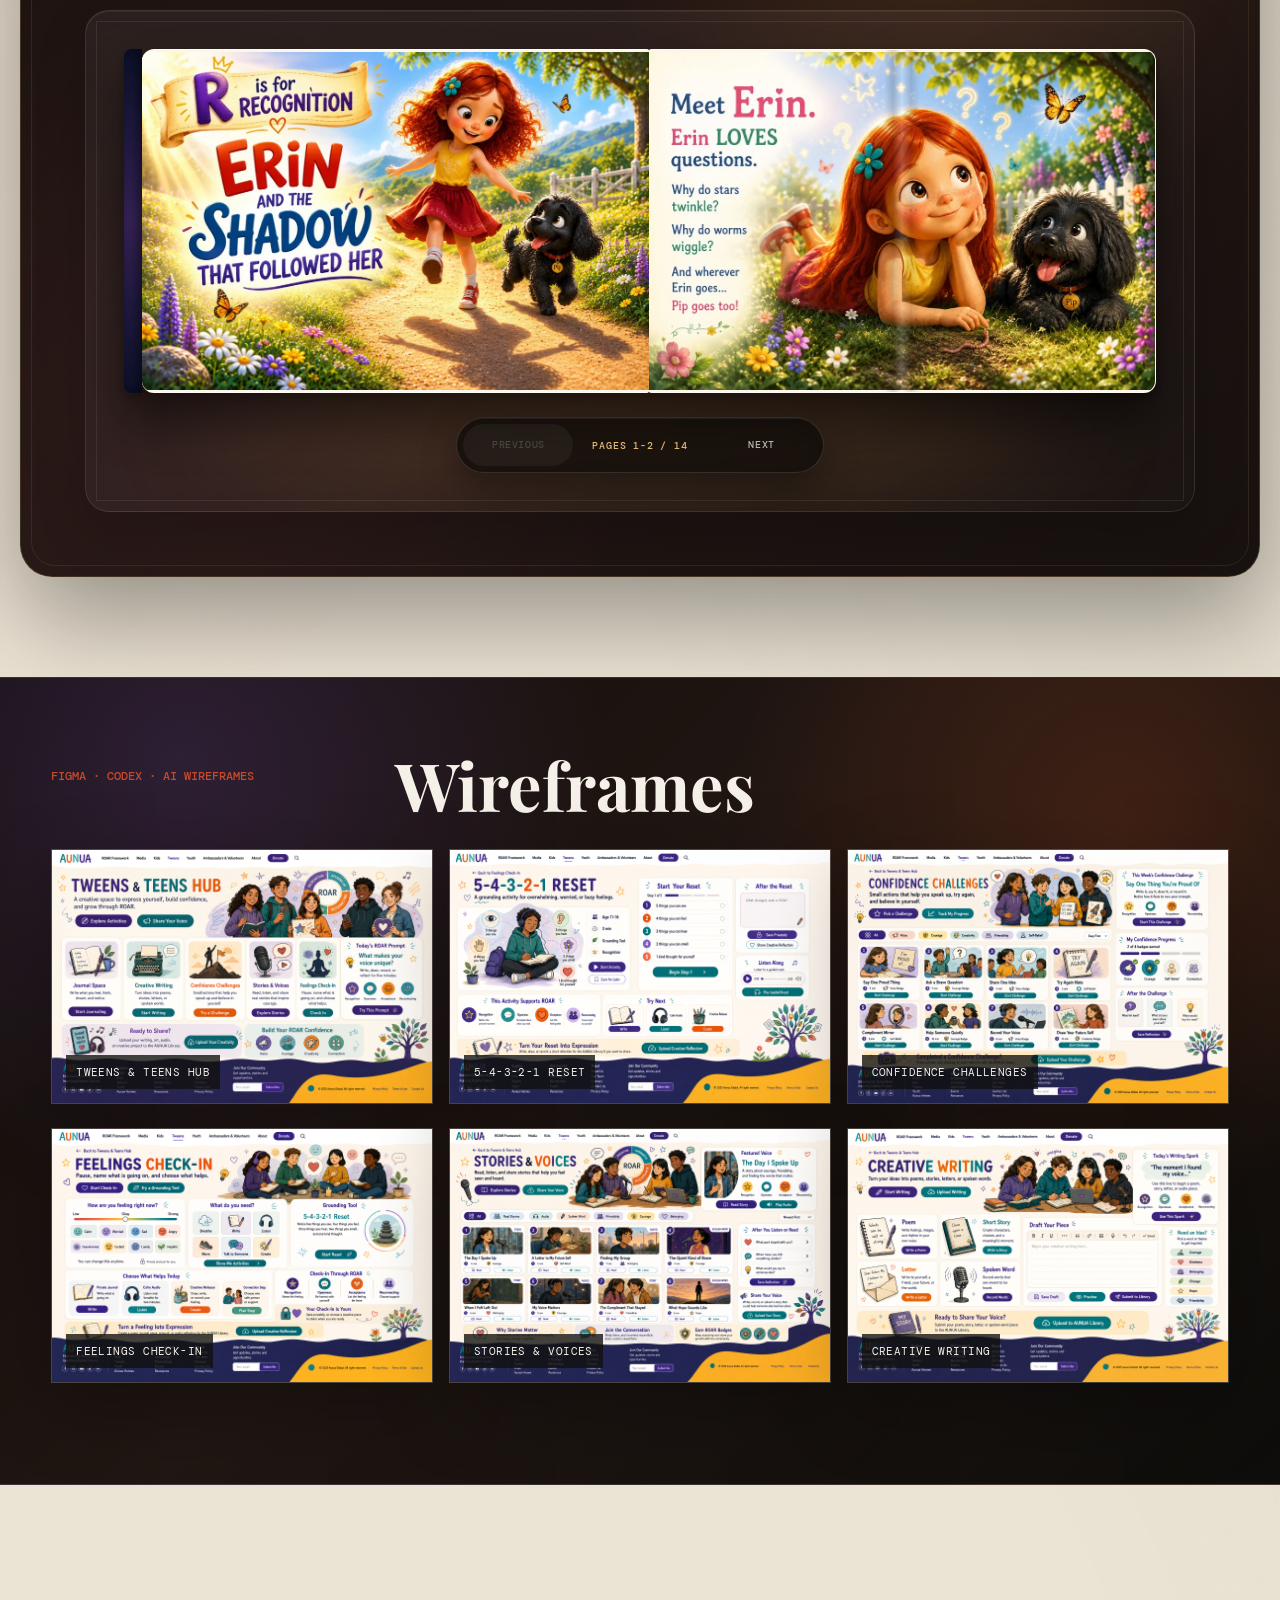
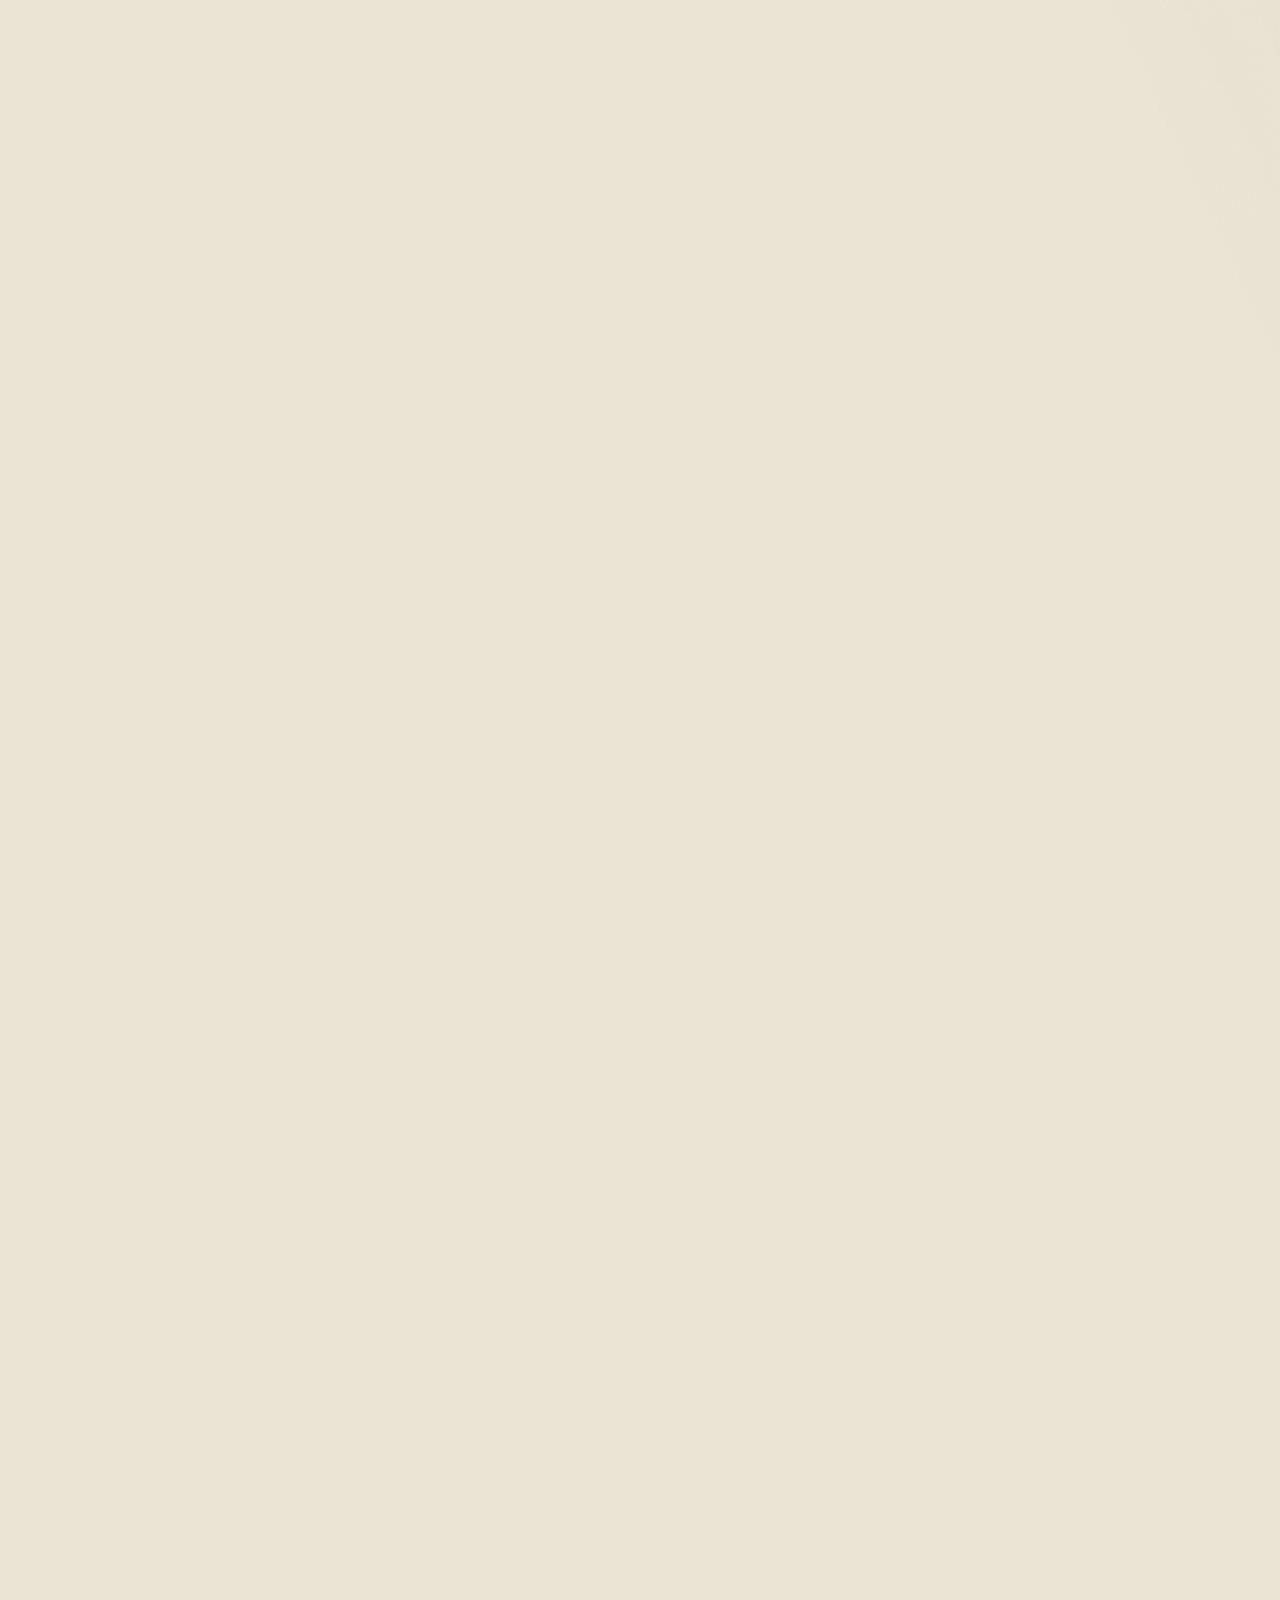
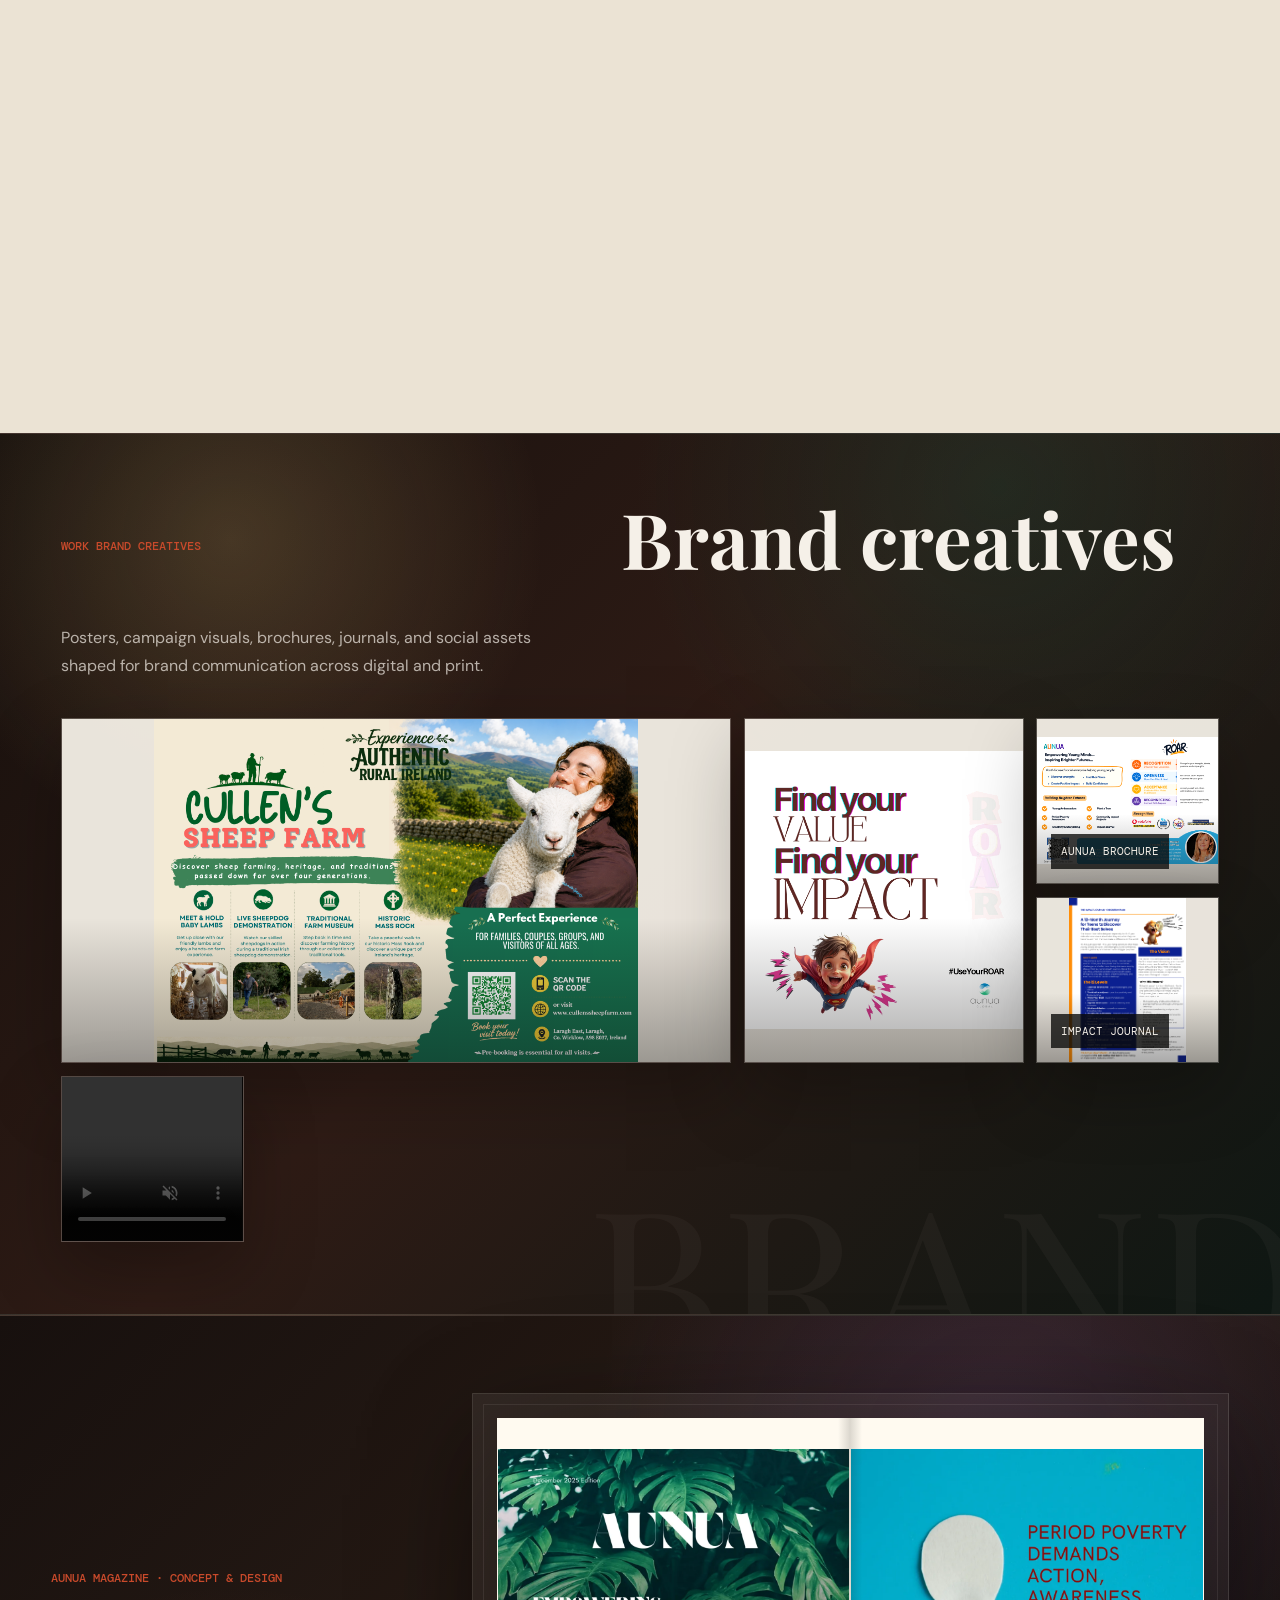
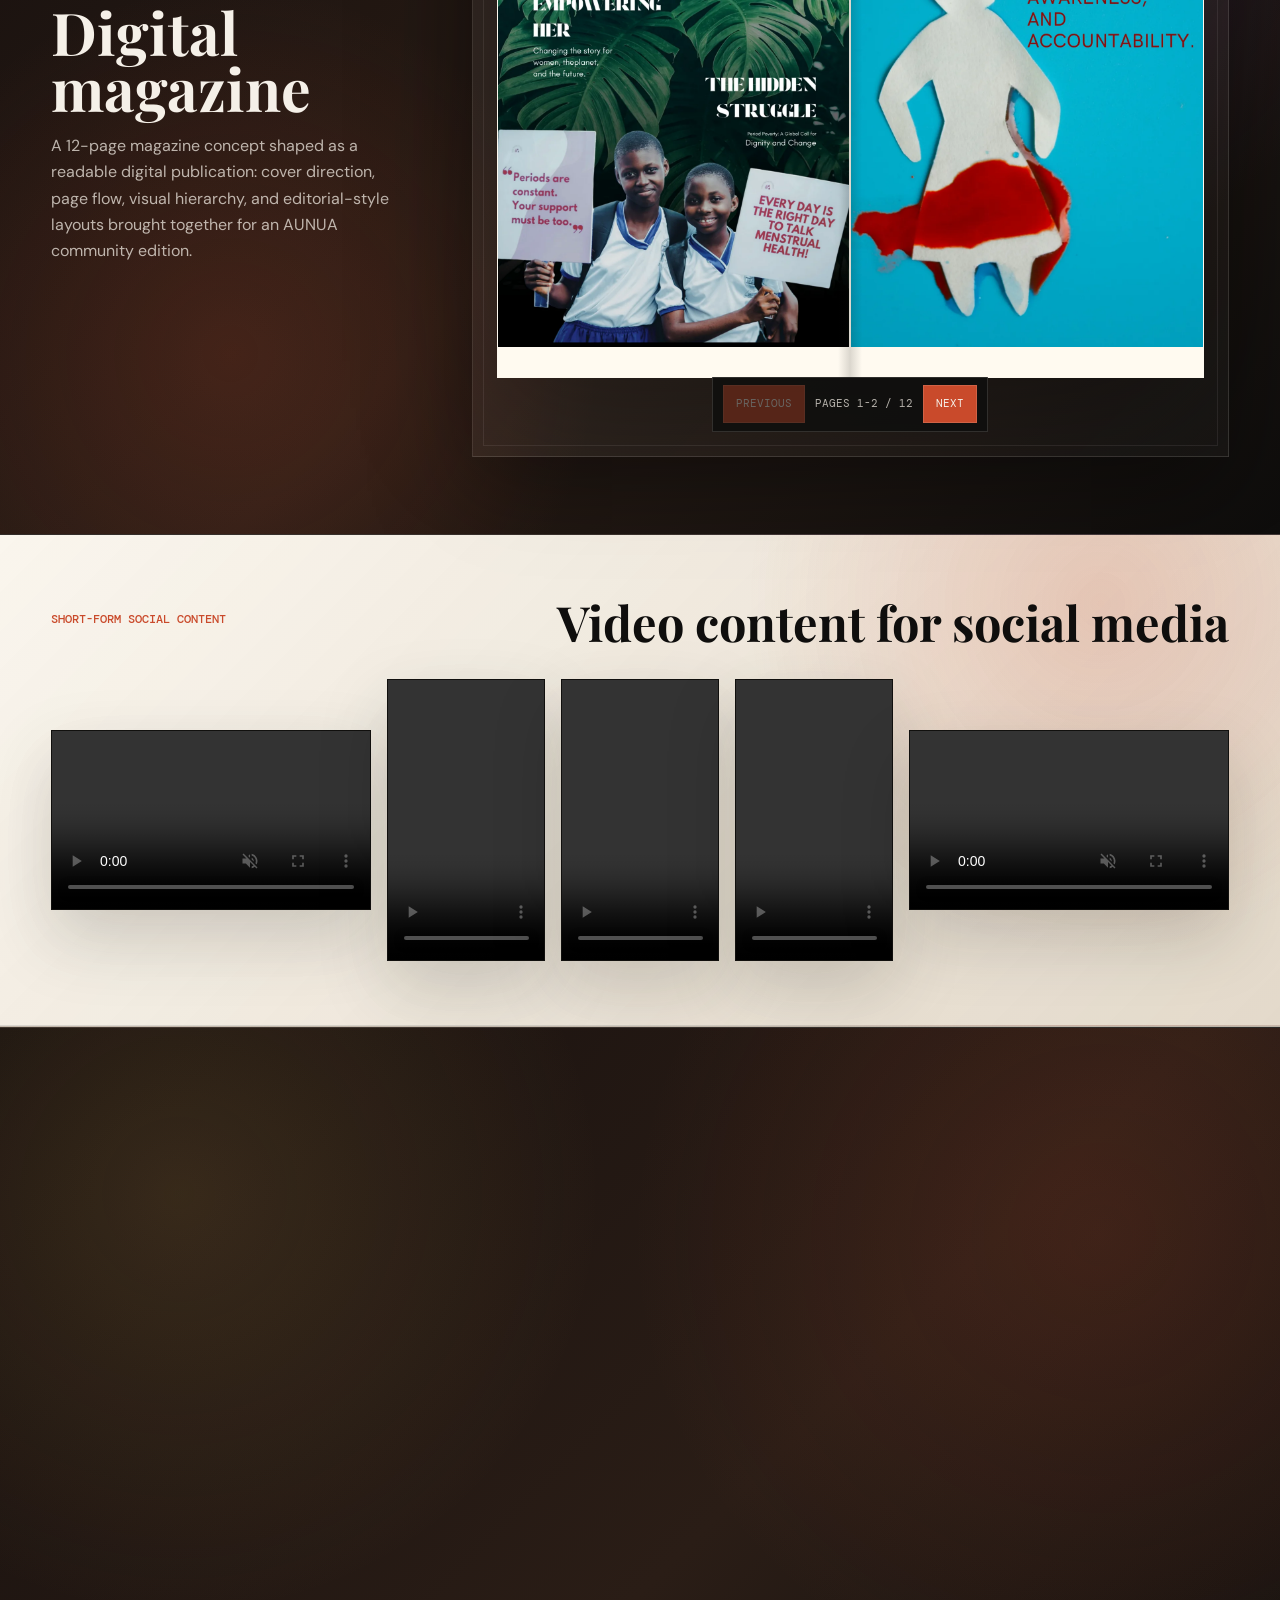
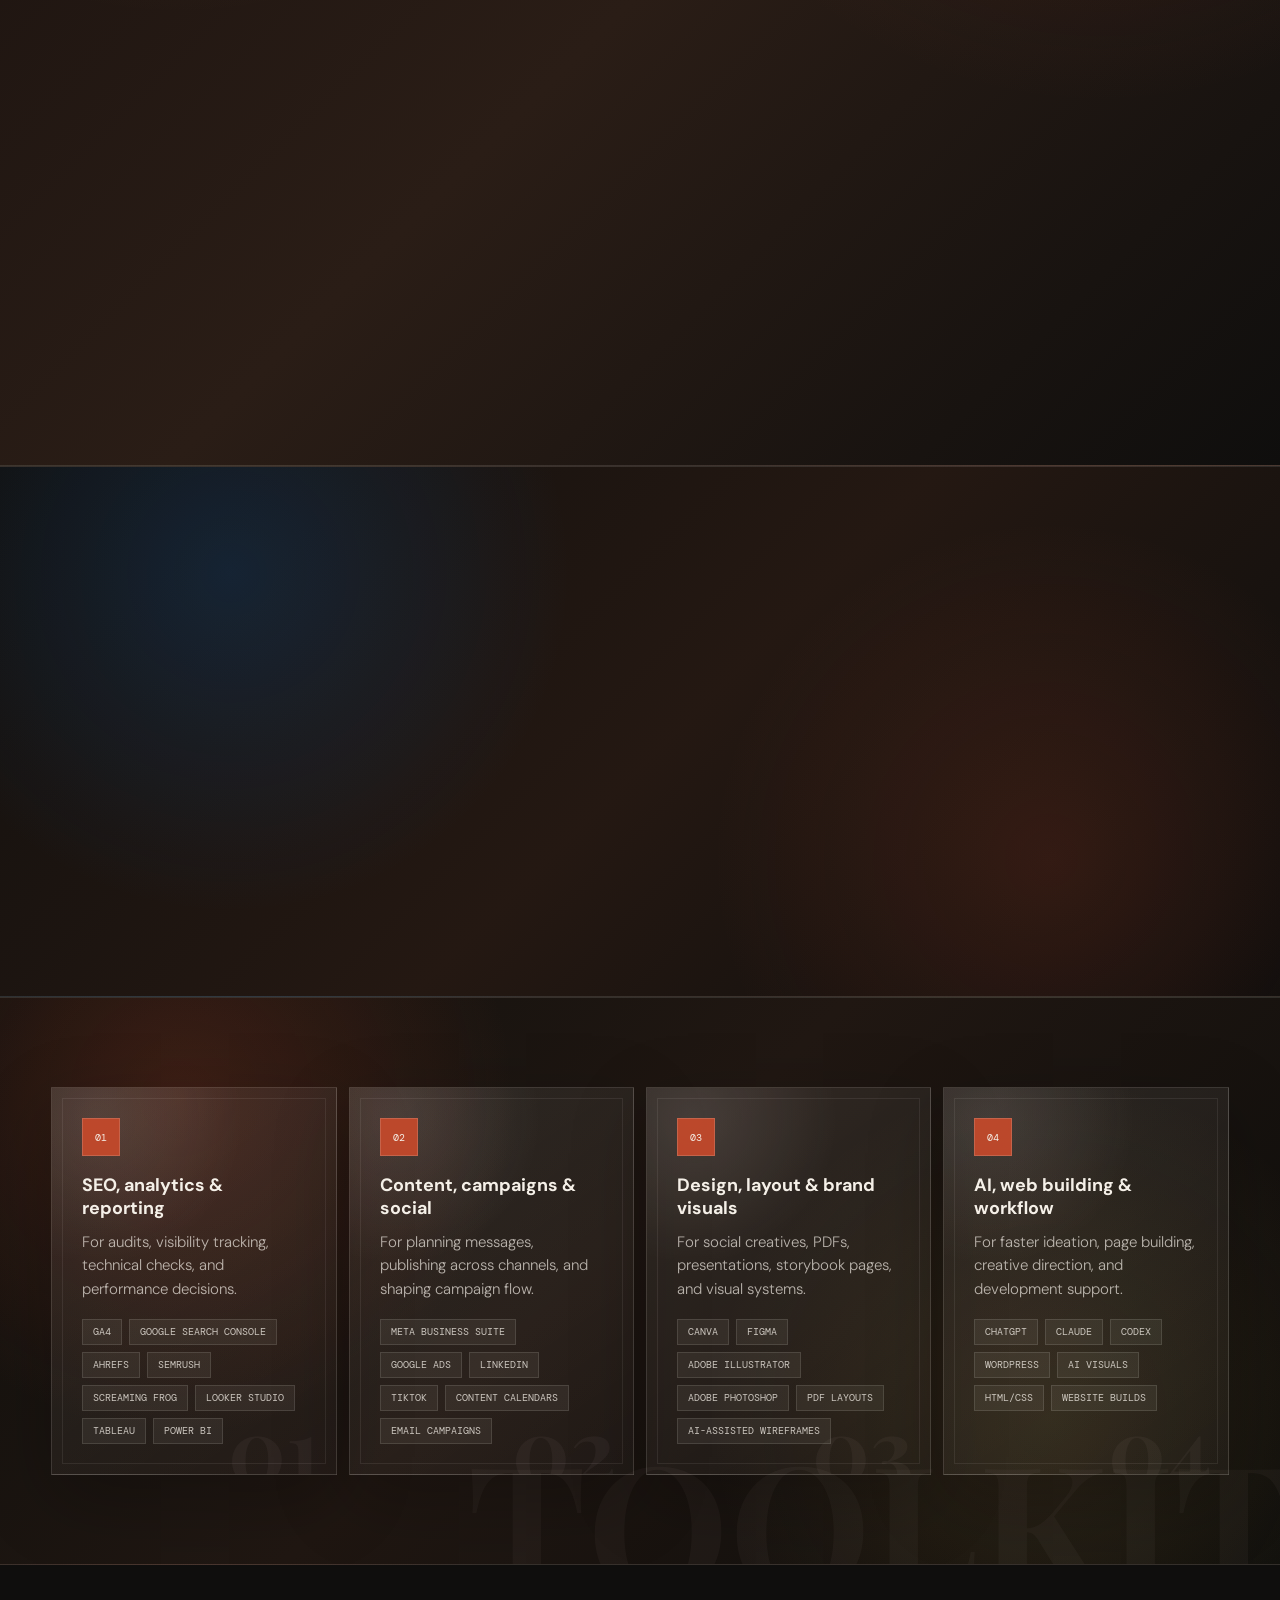
==== commit 00dd9daa: "Update index.html" ====
--- a/index.html
+++ b/index.html
@@ -392,58 +392,58 @@
   </style>
 
   <div class="mug-merch-intro">
-    <p class="kicker">Merch · Mug designs</p>
-    <h2 id="mugMerchTitle">Six mugs, six little stories.</h2>
-    <p>A small side project turning brand and personal illustration work into something you can actually hold your coffee in.</p>
+    <p class="kicker">Cullen Sheep Farm · Shop merch</p>
+    <h2 id="mugMerchTitle">Six mugs for the farm shop shelf.</h2>
+    <p>A custom mug line designed to give Cullen Sheep Farm a new signature product — something visitors take home from the farm shop and keep using long after the trip.</p>
   </div>
 
   <div class="mug-merch-grid">
     <article class="mug-card">
       <div class="mug-card-frame">
-        <img src="assets/merch/mug-01.png" alt="Mug design one">
+        <img src="1.png" alt="Cullen Sheep Farm mug design one">
       </div>
       <span class="mug-card-label">Design 01</span>
-      <span class="mug-card-name">Name it here</span>
+      <span class="mug-card-name">Little Lamb</span>
     </article>
 
     <article class="mug-card">
       <div class="mug-card-frame">
-        <img src="assets/merch/mug-02.png" alt="Mug design two">
+        <img src="2.png" alt="Cullen Sheep Farm mug design two">
       </div>
       <span class="mug-card-label">Design 02</span>
-      <span class="mug-card-name">Name it here</span>
+      <span class="mug-card-name">Wildflower Meadow</span>
     </article>
 
     <article class="mug-card">
       <div class="mug-card-frame">
-        <img src="assets/merch/mug-03.png" alt="Mug design three">
+        <img src="3.png" alt="Cullen Sheep Farm mug design three">
       </div>
       <span class="mug-card-label">Design 03</span>
-      <span class="mug-card-name">Name it here</span>
+      <span class="mug-card-name">Sheepdog's Watch</span>
     </article>
 
     <article class="mug-card">
       <div class="mug-card-frame">
-        <img src="assets/merch/mug-04.png" alt="Mug design four">
+        <img src="4.png" alt="Cullen Sheep Farm mug design four">
       </div>
       <span class="mug-card-label">Design 04</span>
-      <span class="mug-card-name">Name it here</span>
+      <span class="mug-card-name">Misty Morning Fold</span>
     </article>
 
     <article class="mug-card">
       <div class="mug-card-frame">
-        <img src="assets/merch/mug-05.png" alt="Mug design five">
+        <img src="5.png" alt="Cullen Sheep Farm mug design five">
       </div>
       <span class="mug-card-label">Design 05</span>
-      <span class="mug-card-name">Name it here</span>
+      <span class="mug-card-name">Wool & Whimsy</span>
     </article>
 
     <article class="mug-card">
       <div class="mug-card-frame">
-        <img src="assets/merch/mug-06.png" alt="Mug design six">
+        <img src="6.png" alt="Cullen Sheep Farm mug design six">
       </div>
       <span class="mug-card-label">Design 06</span>
-      <span class="mug-card-name">Name it here</span>
+      <span class="mug-card-name">County Kerry Green</span>
     </article>
   </div>
 </section>
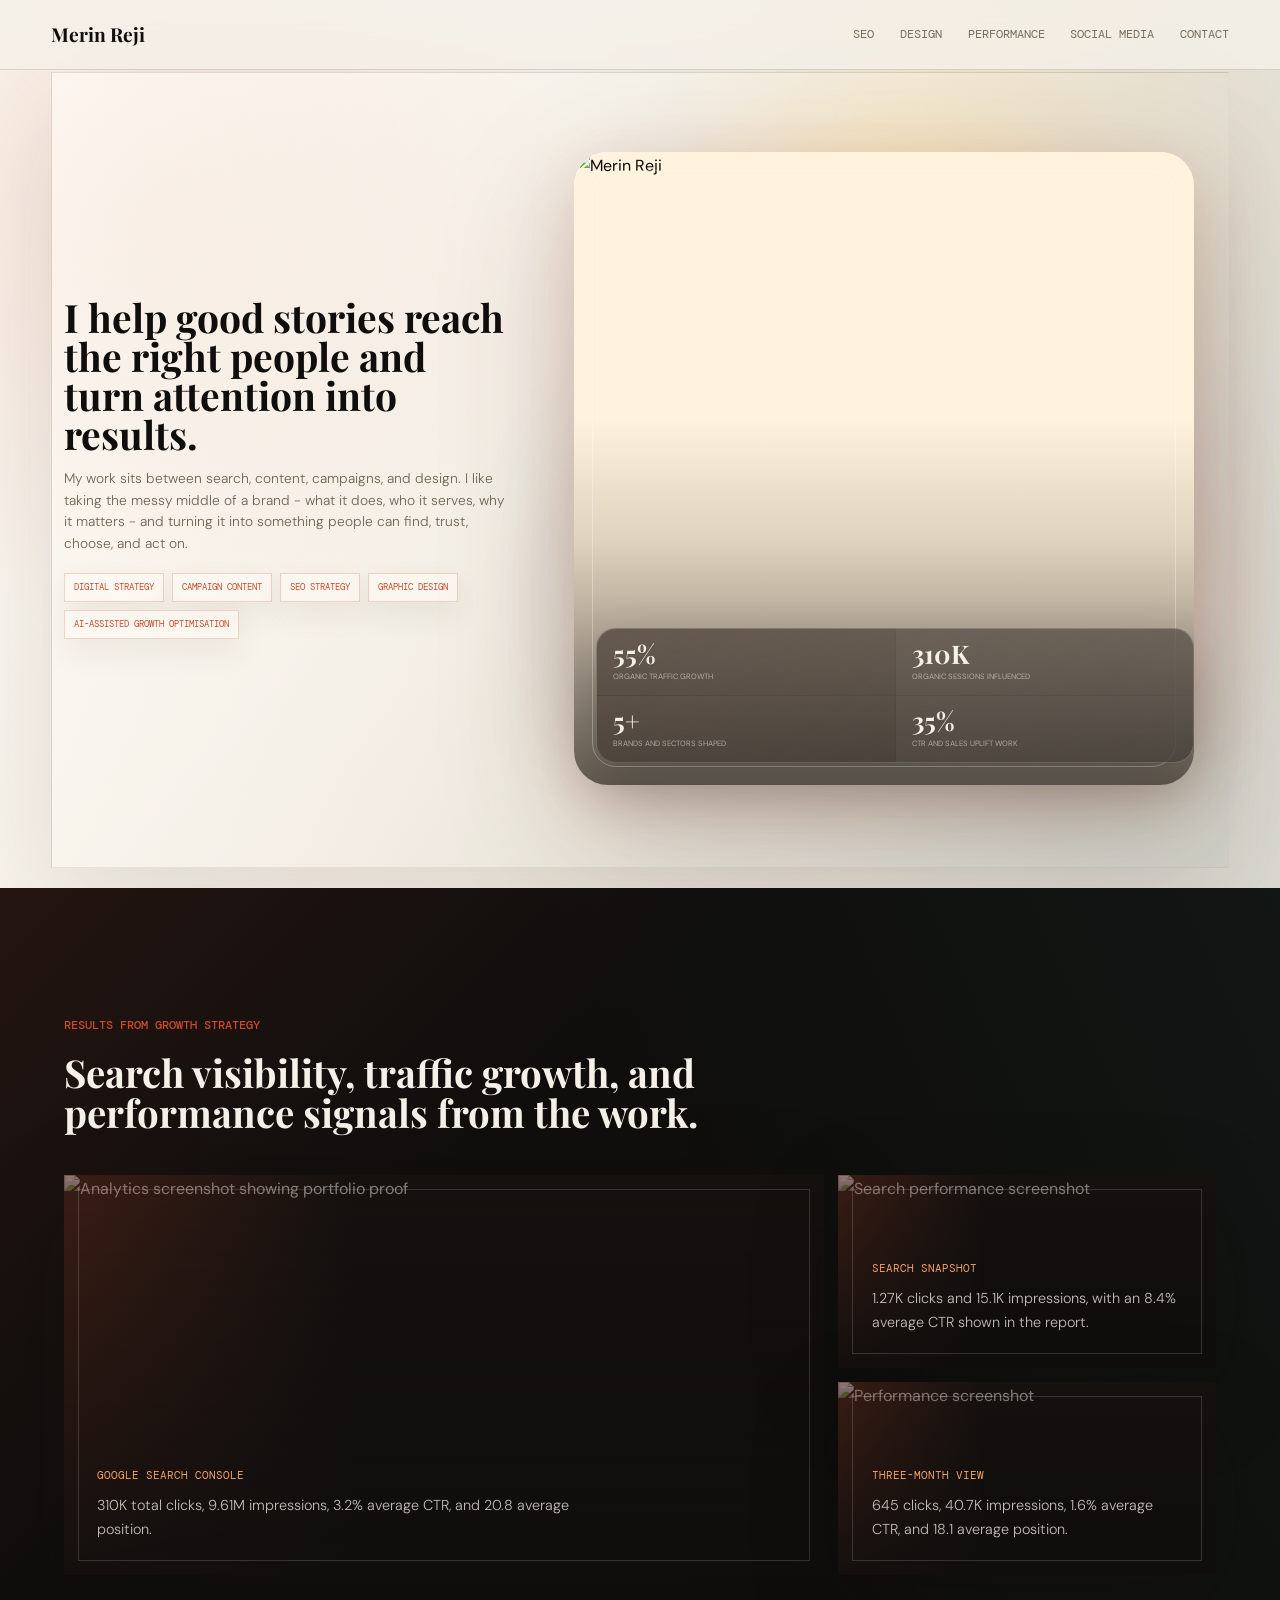
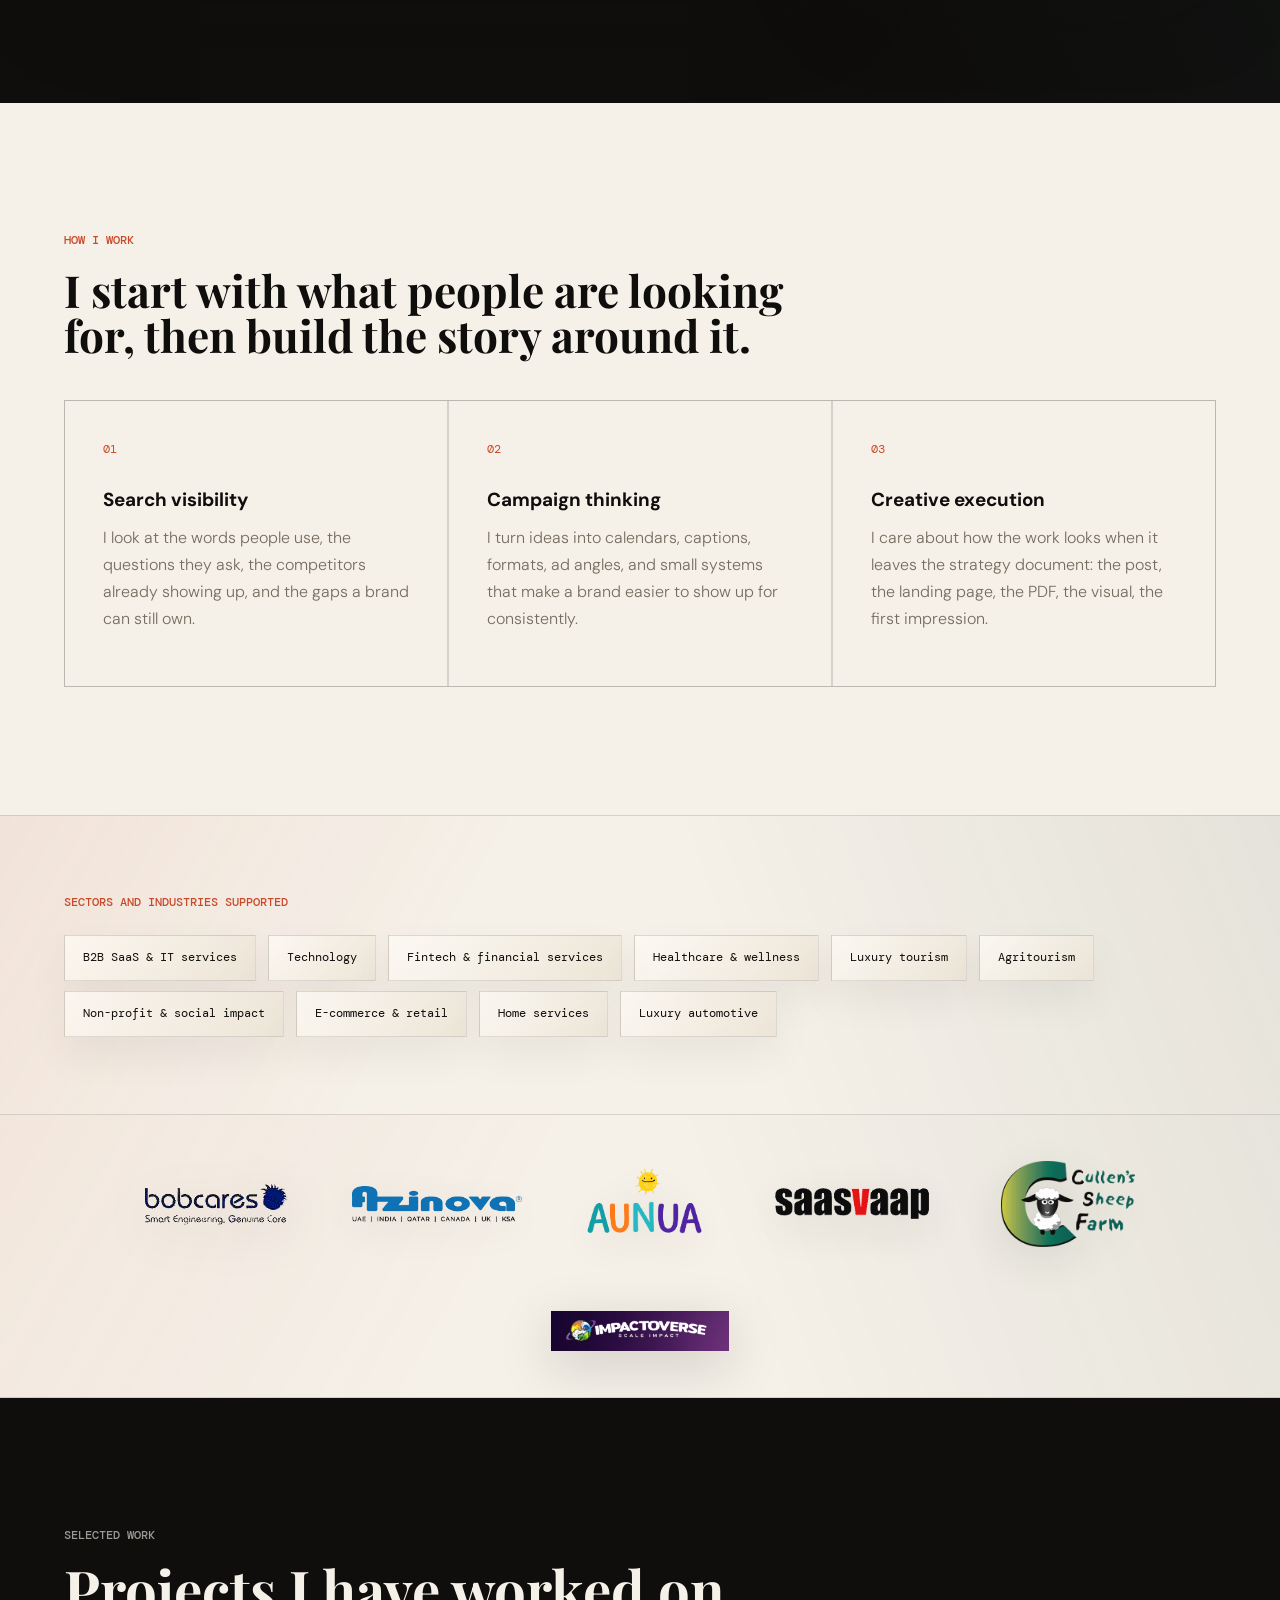
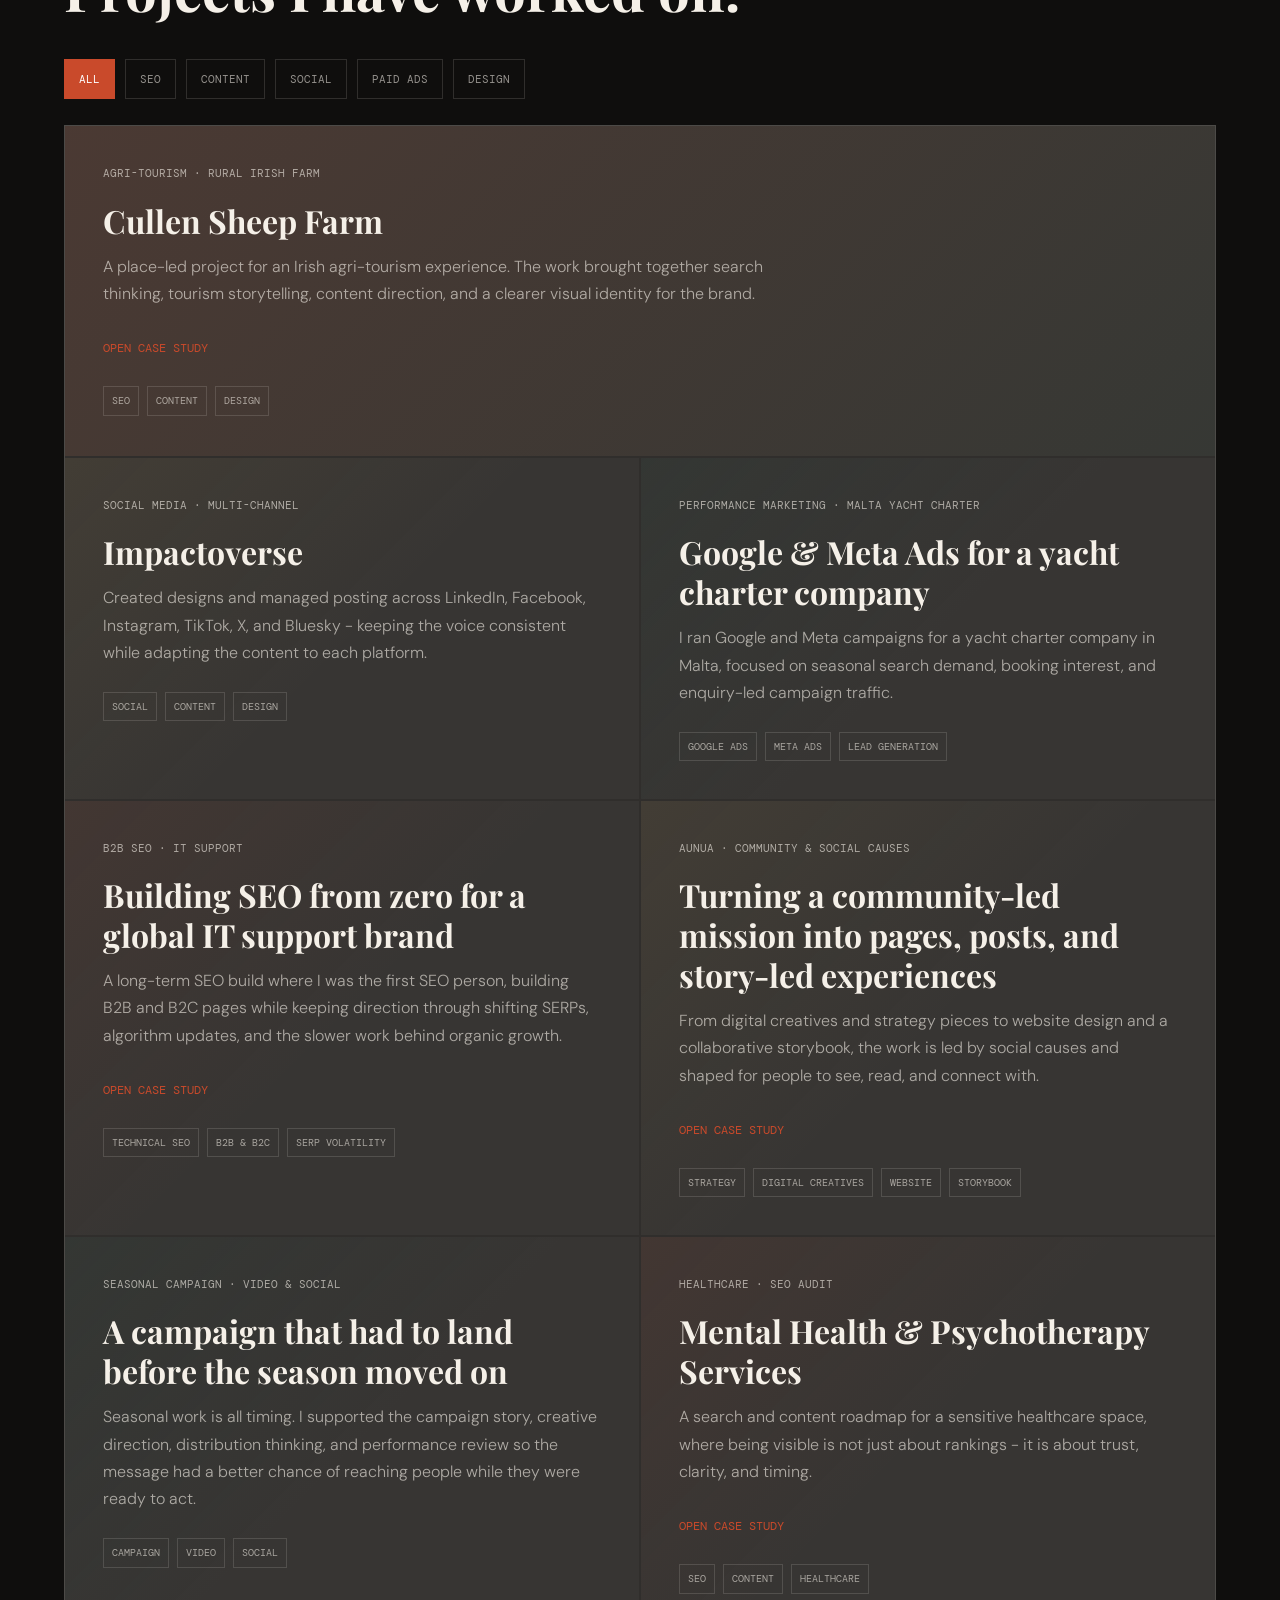
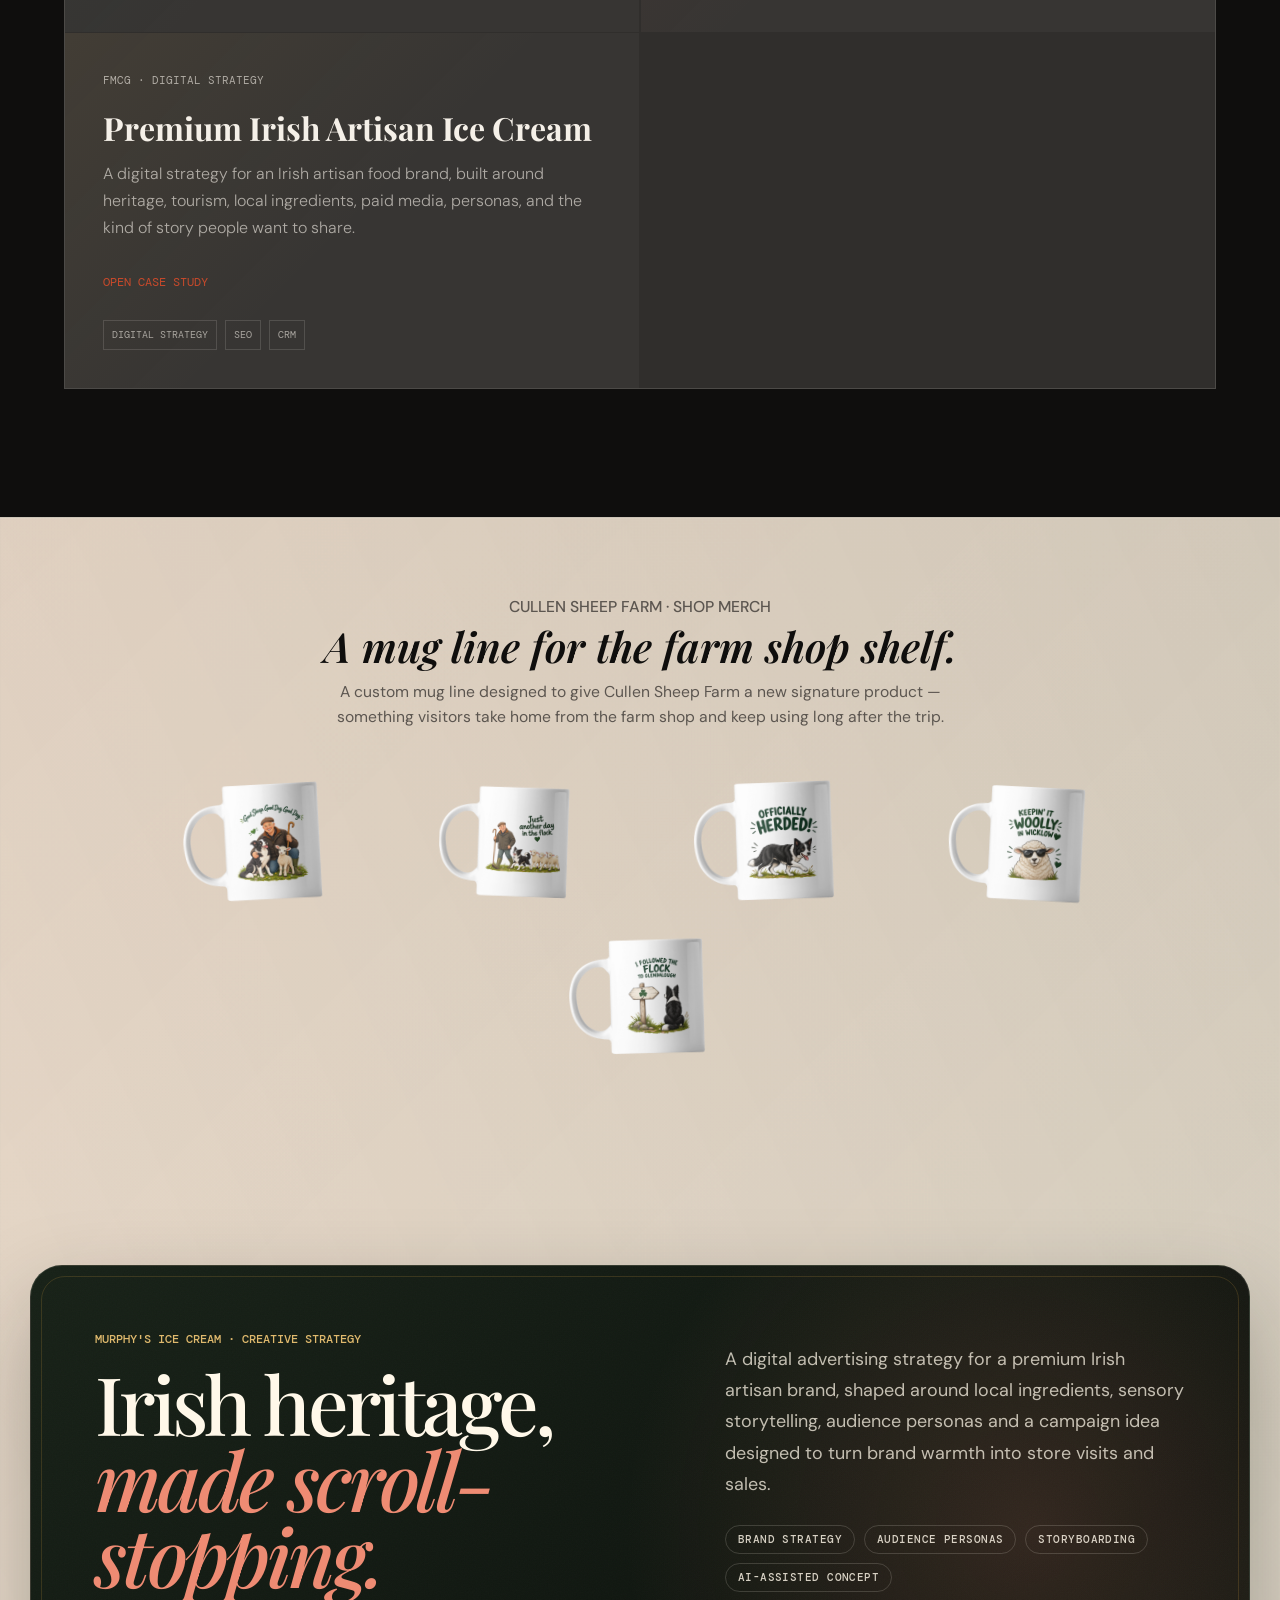
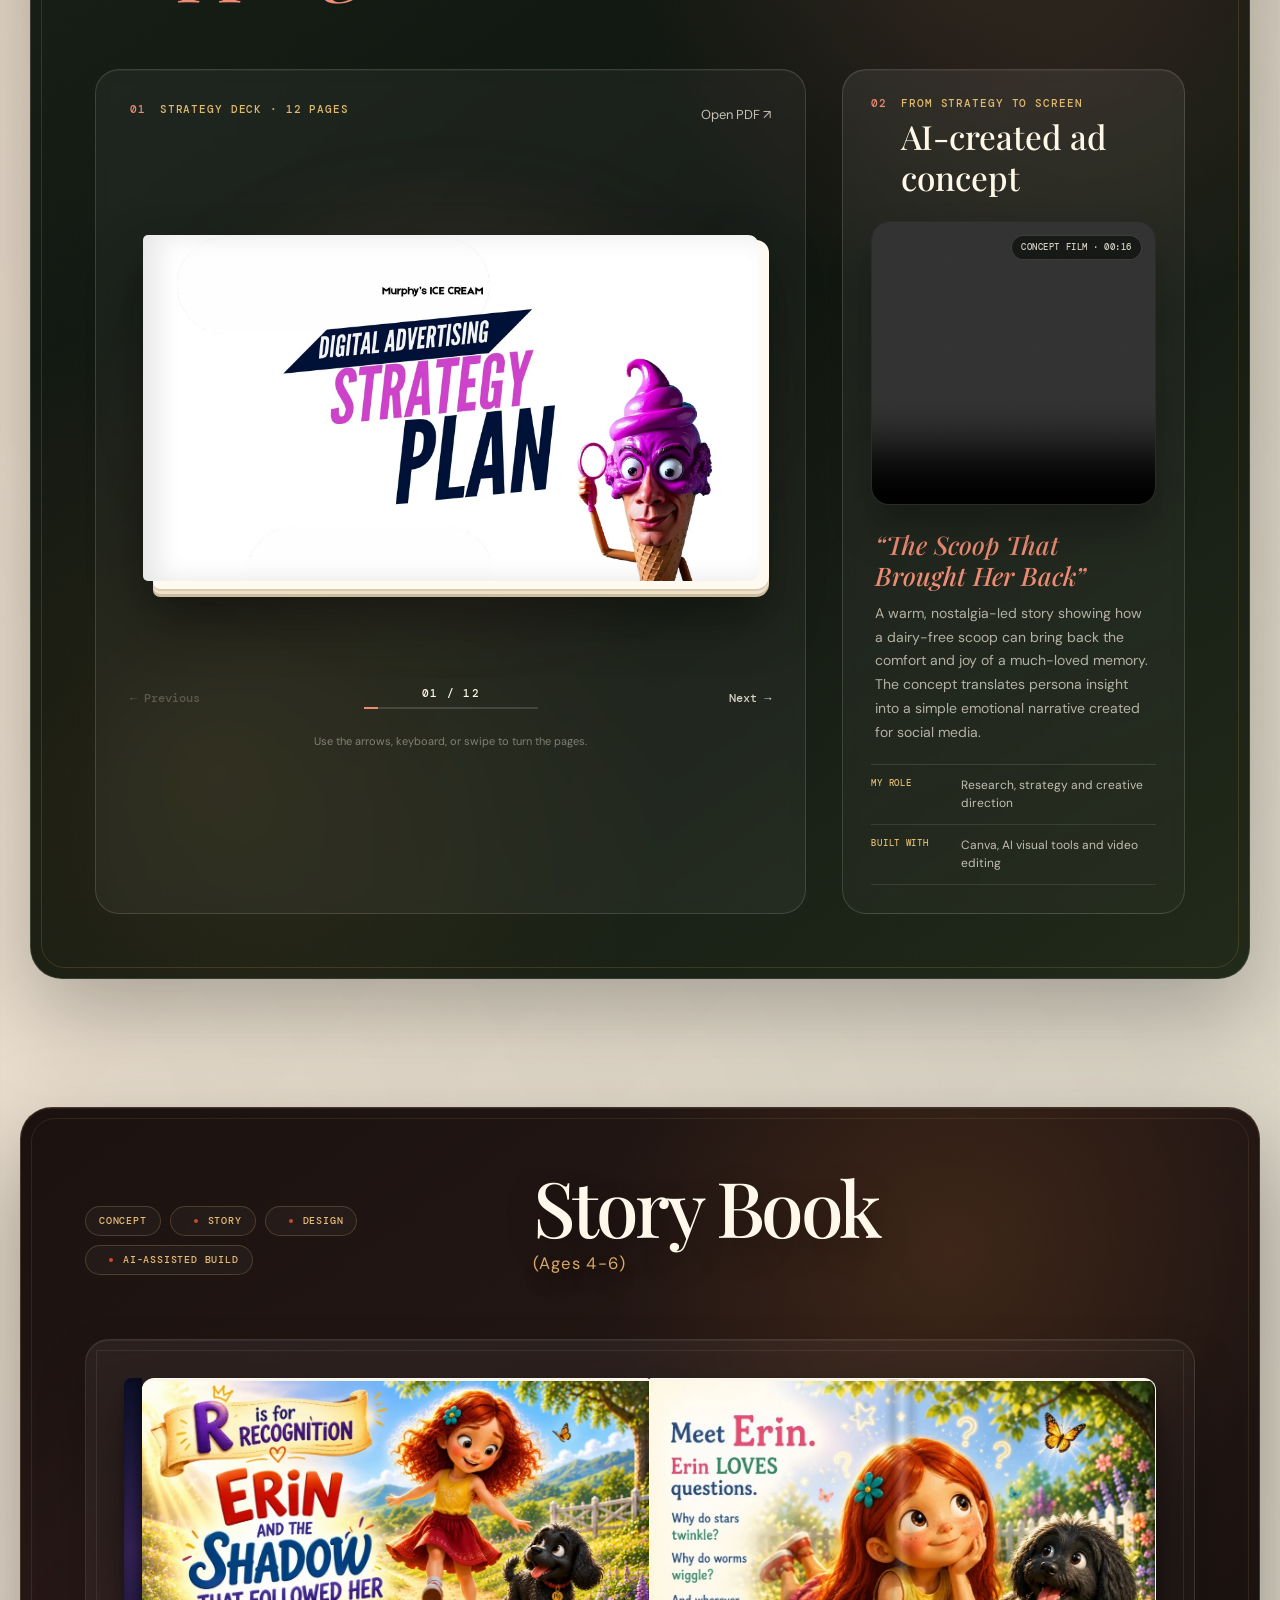
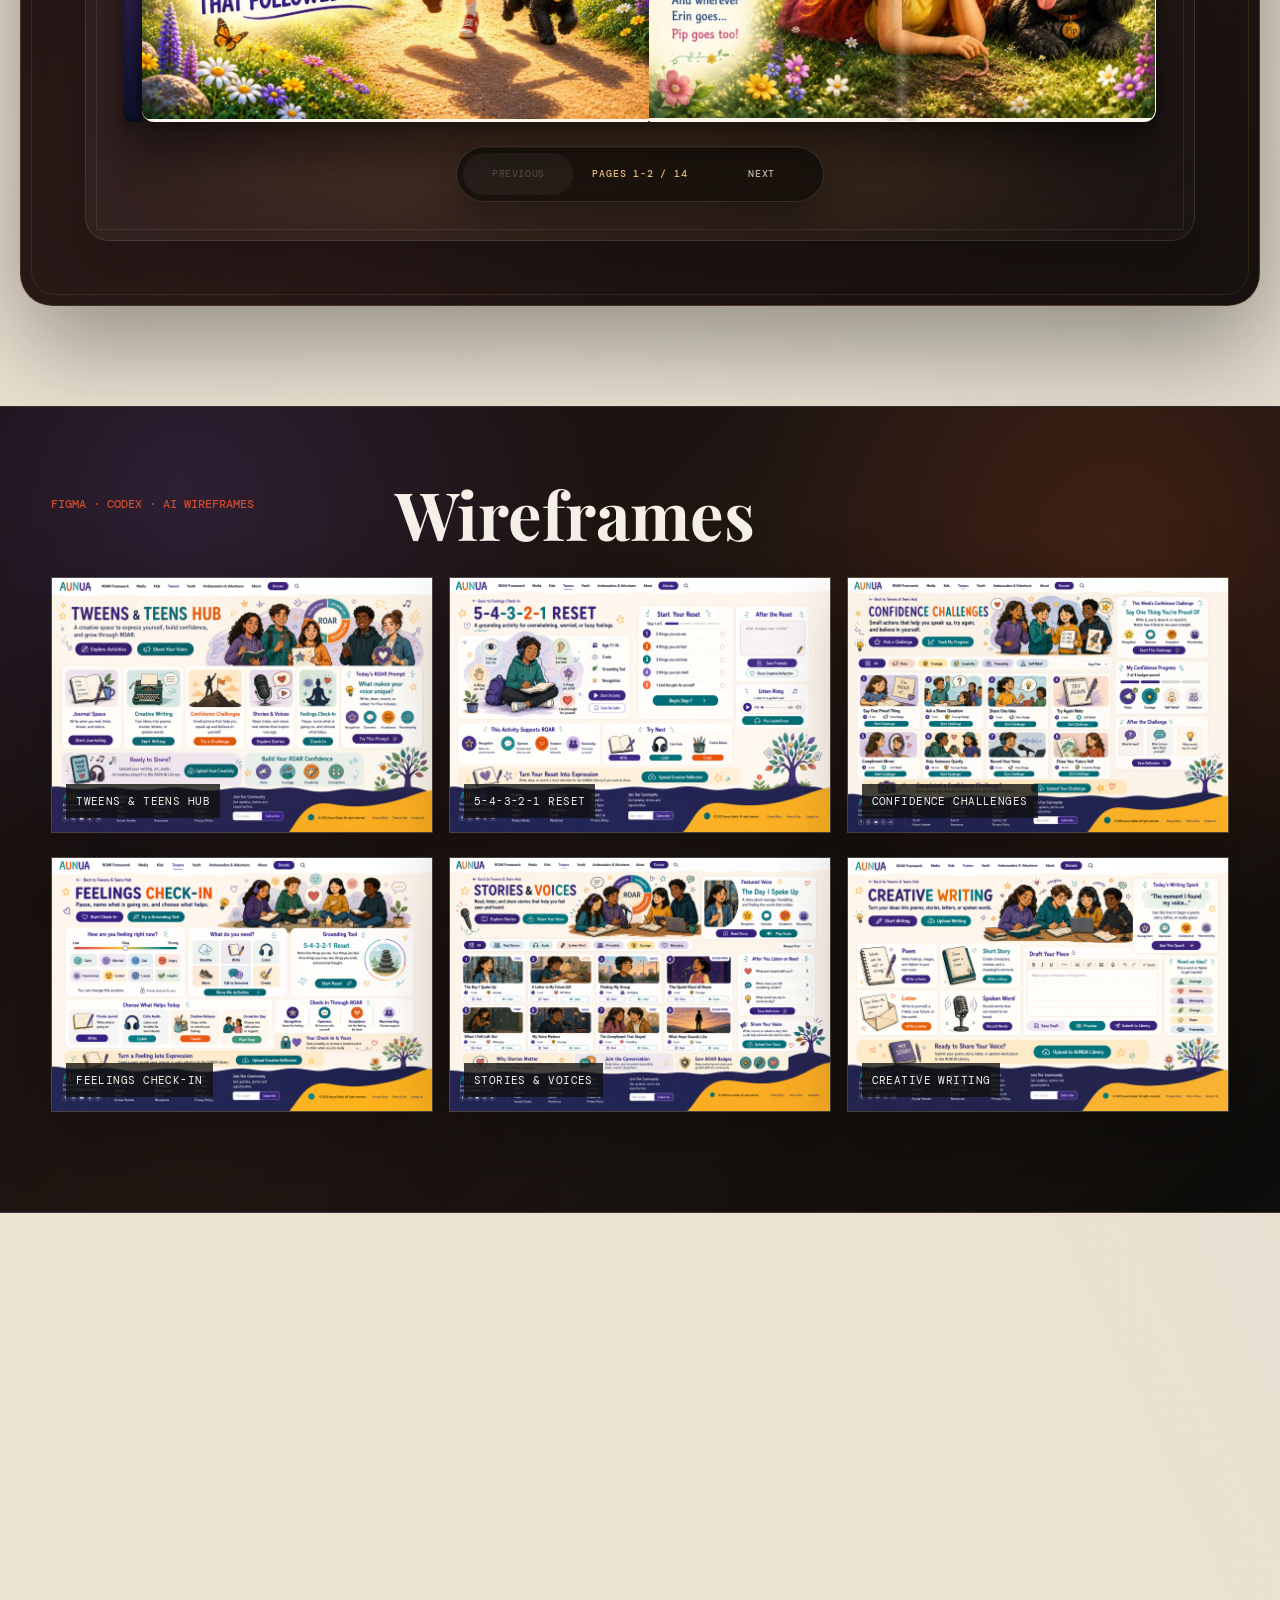
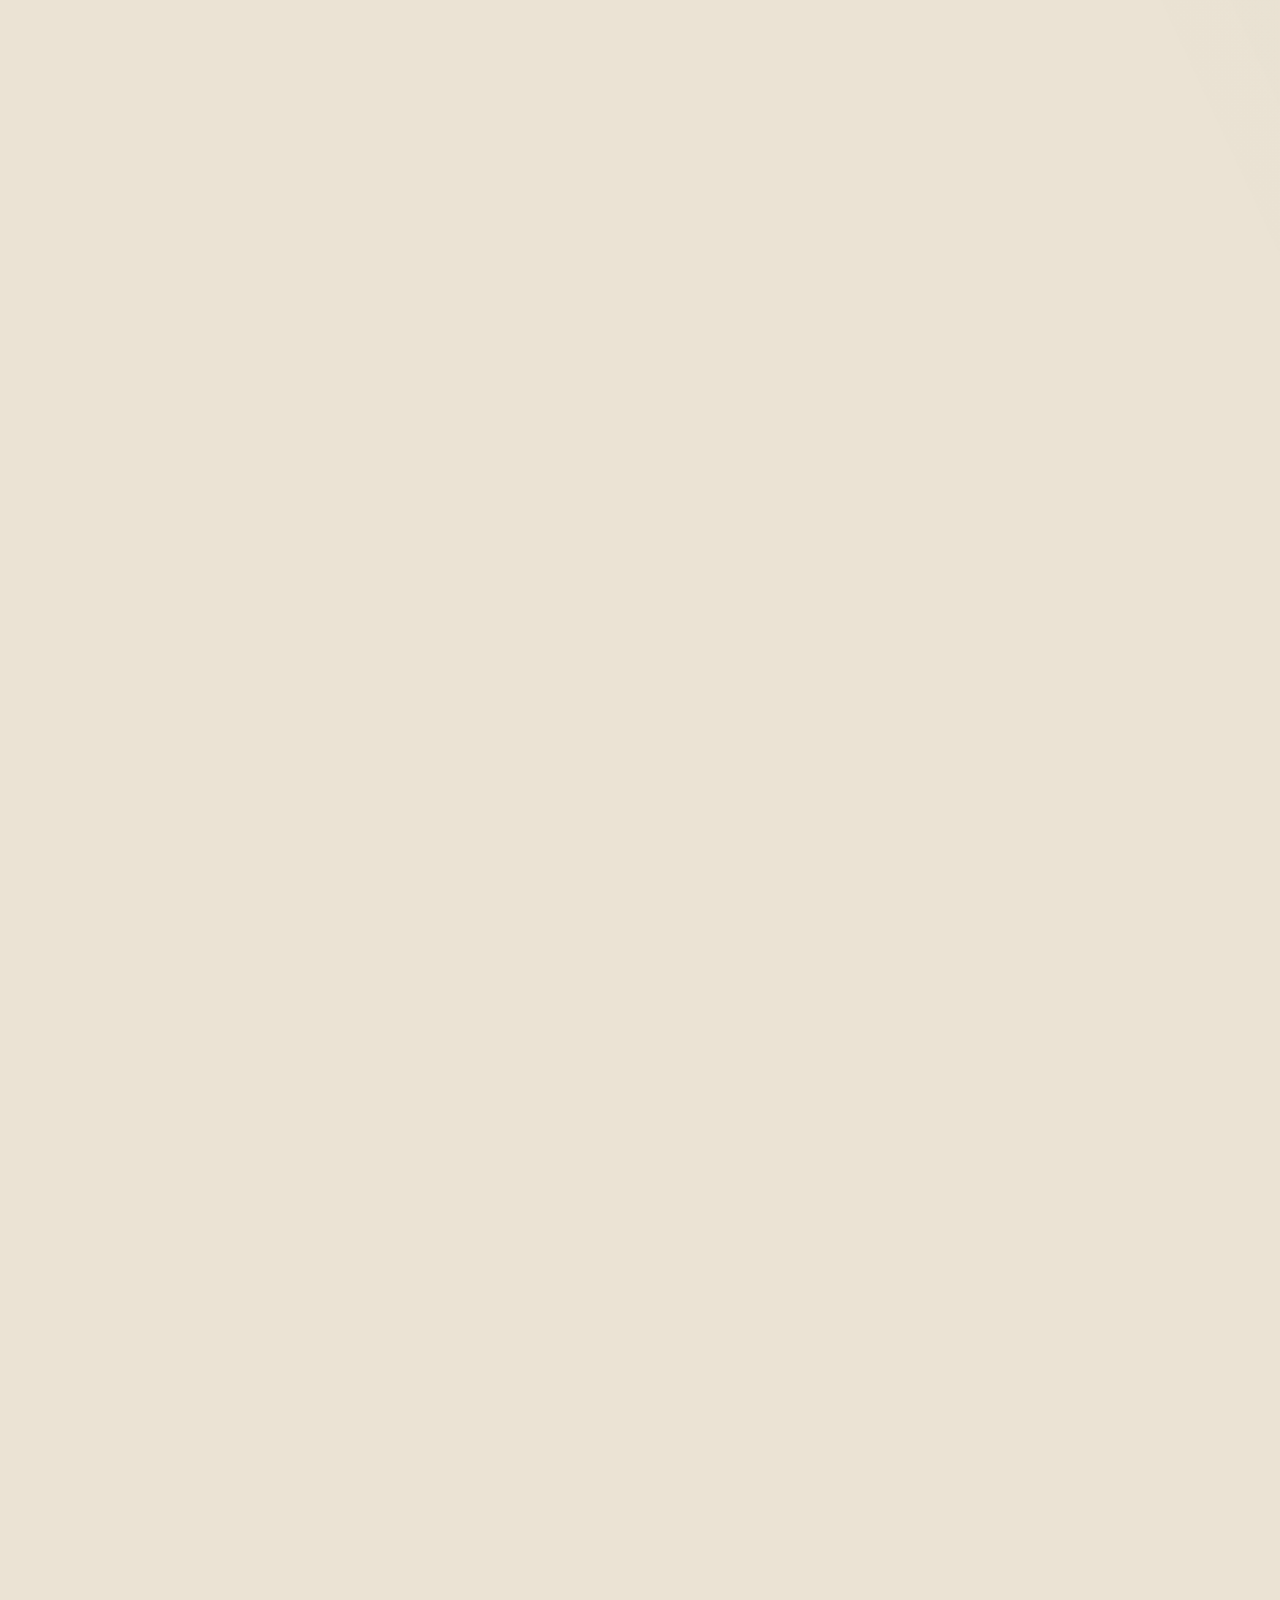
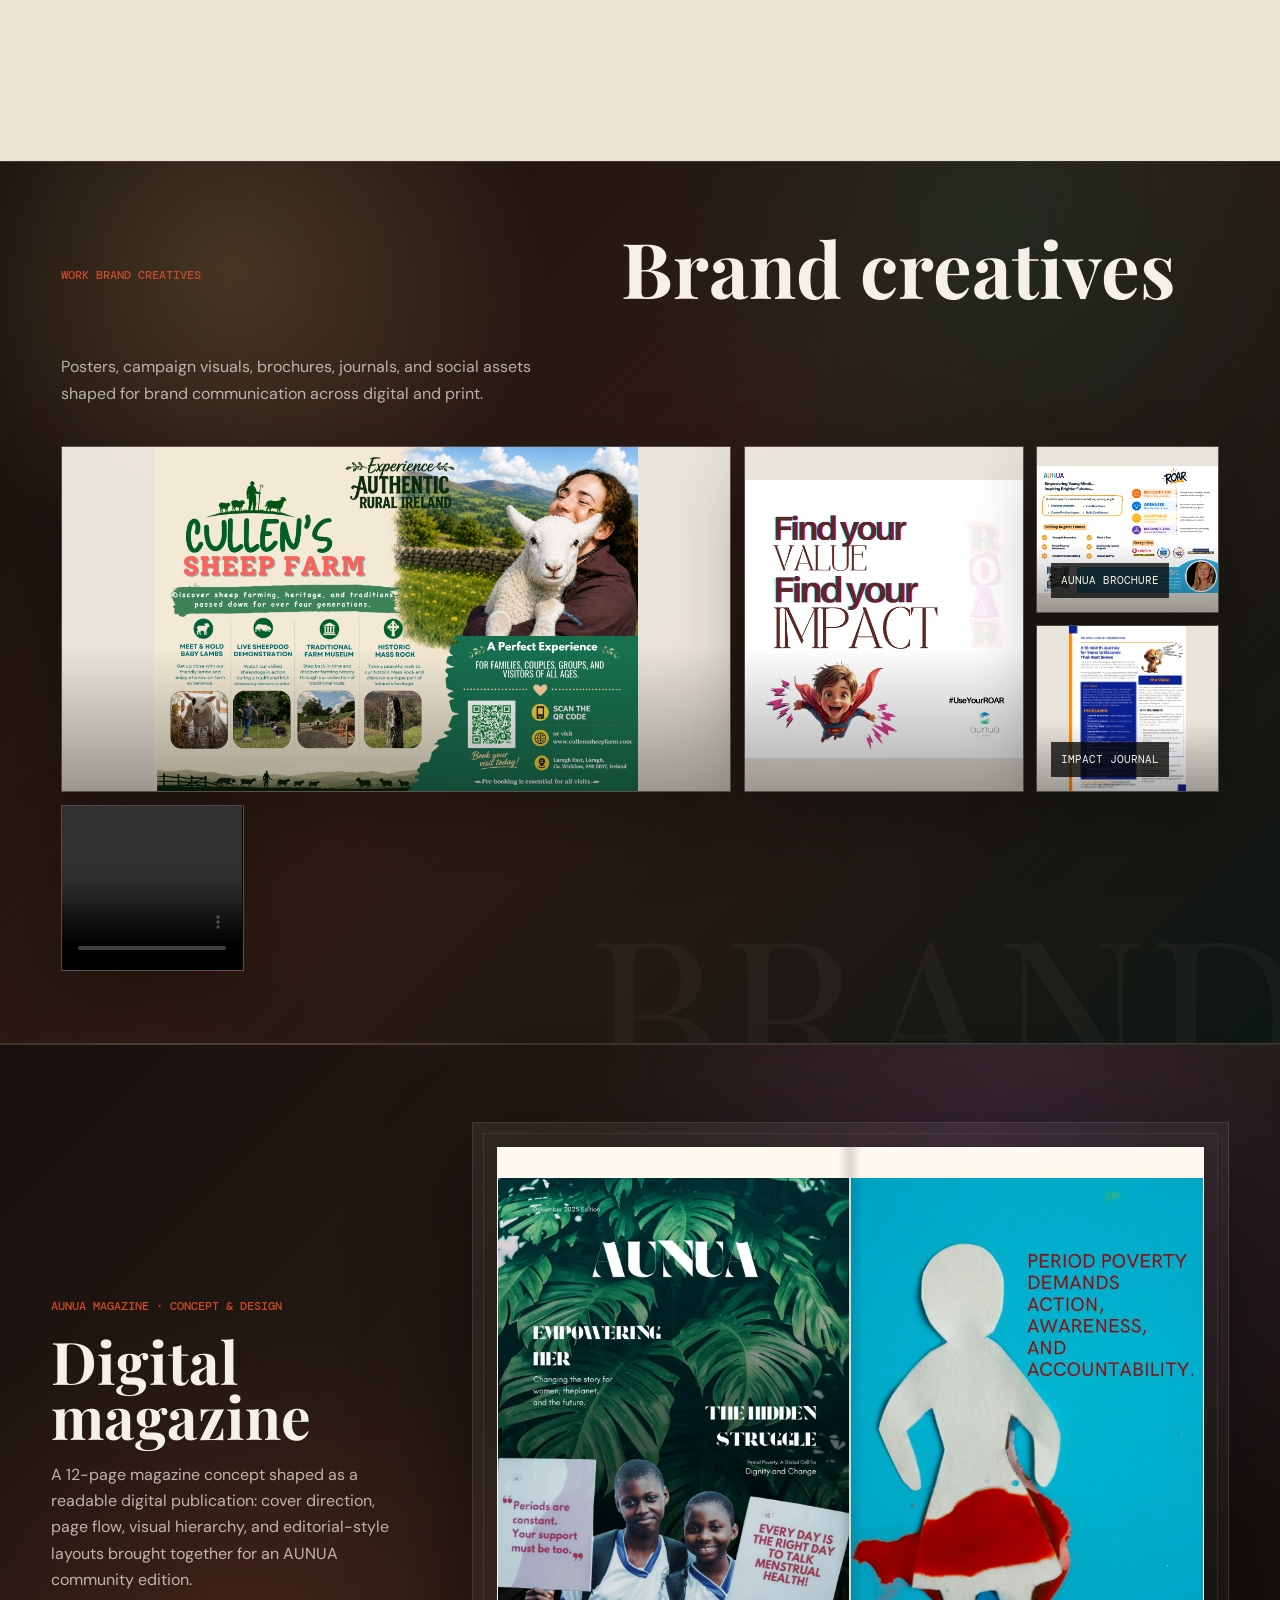
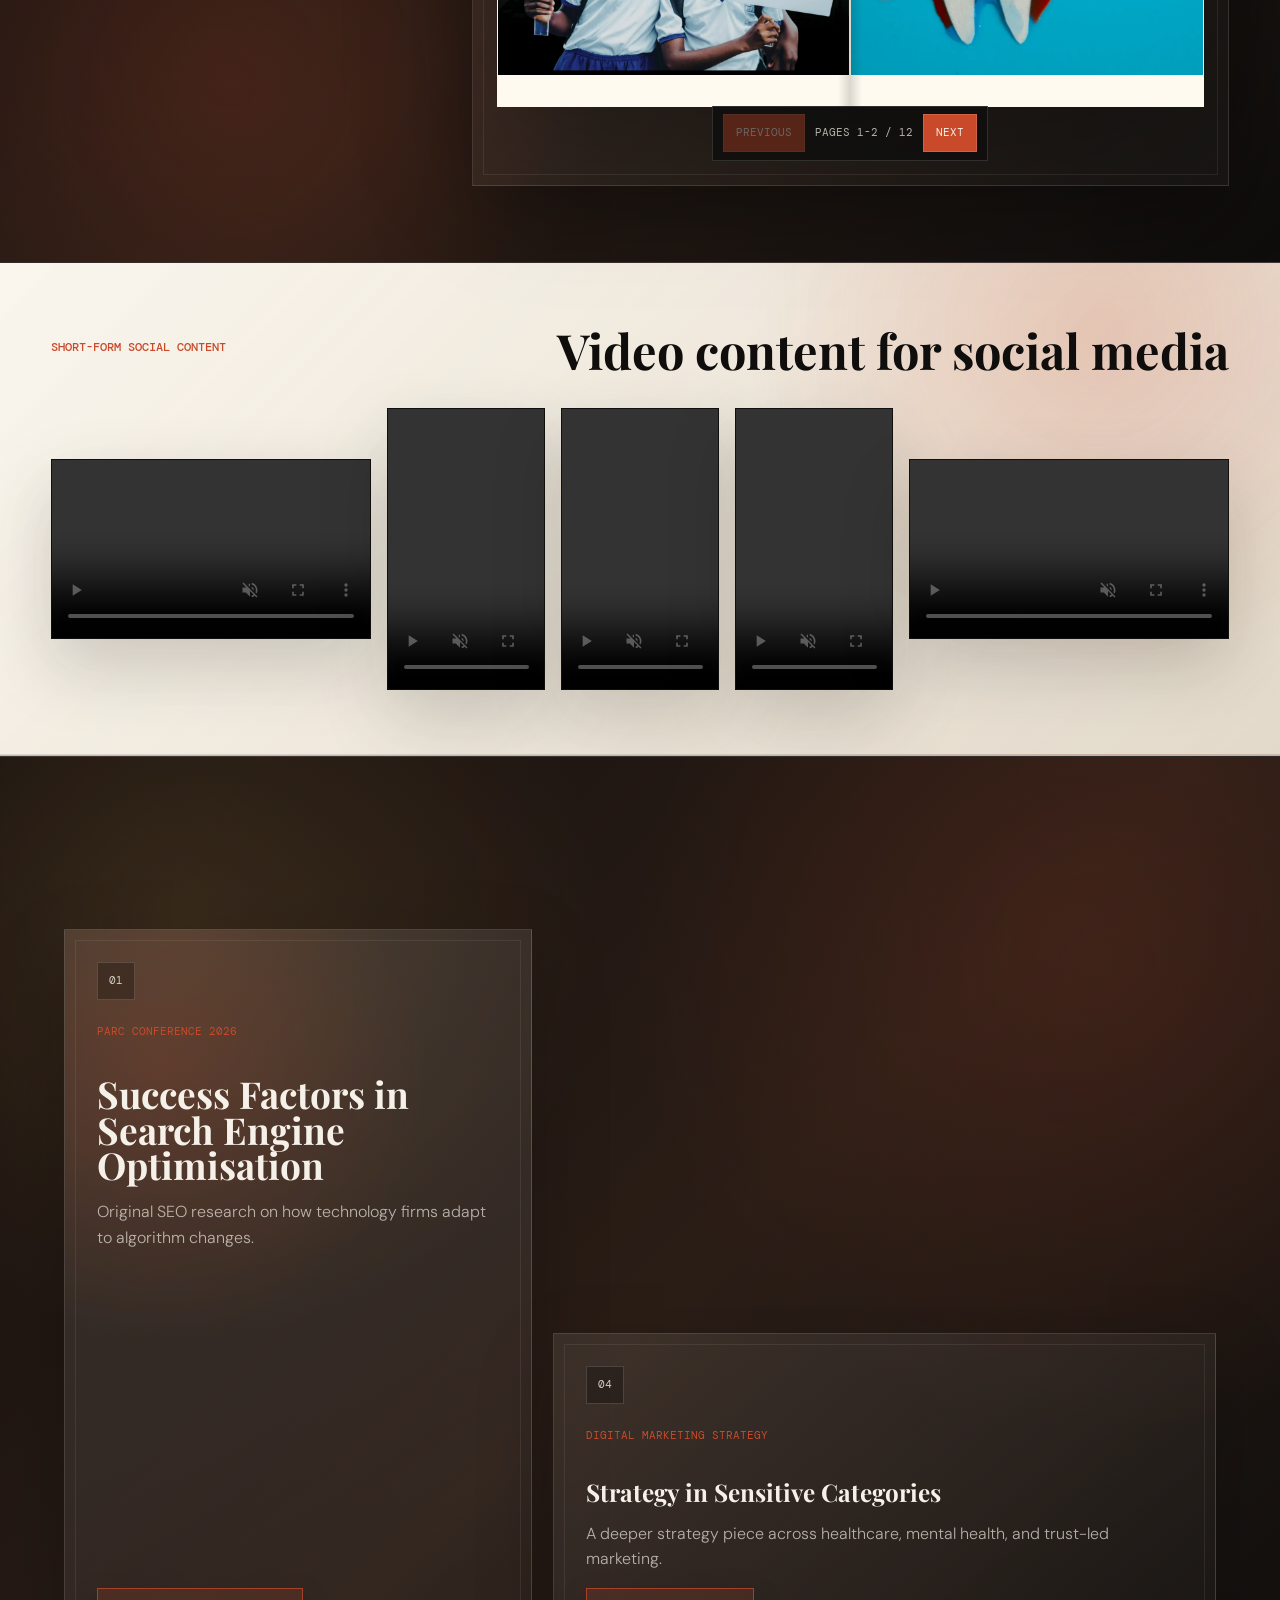
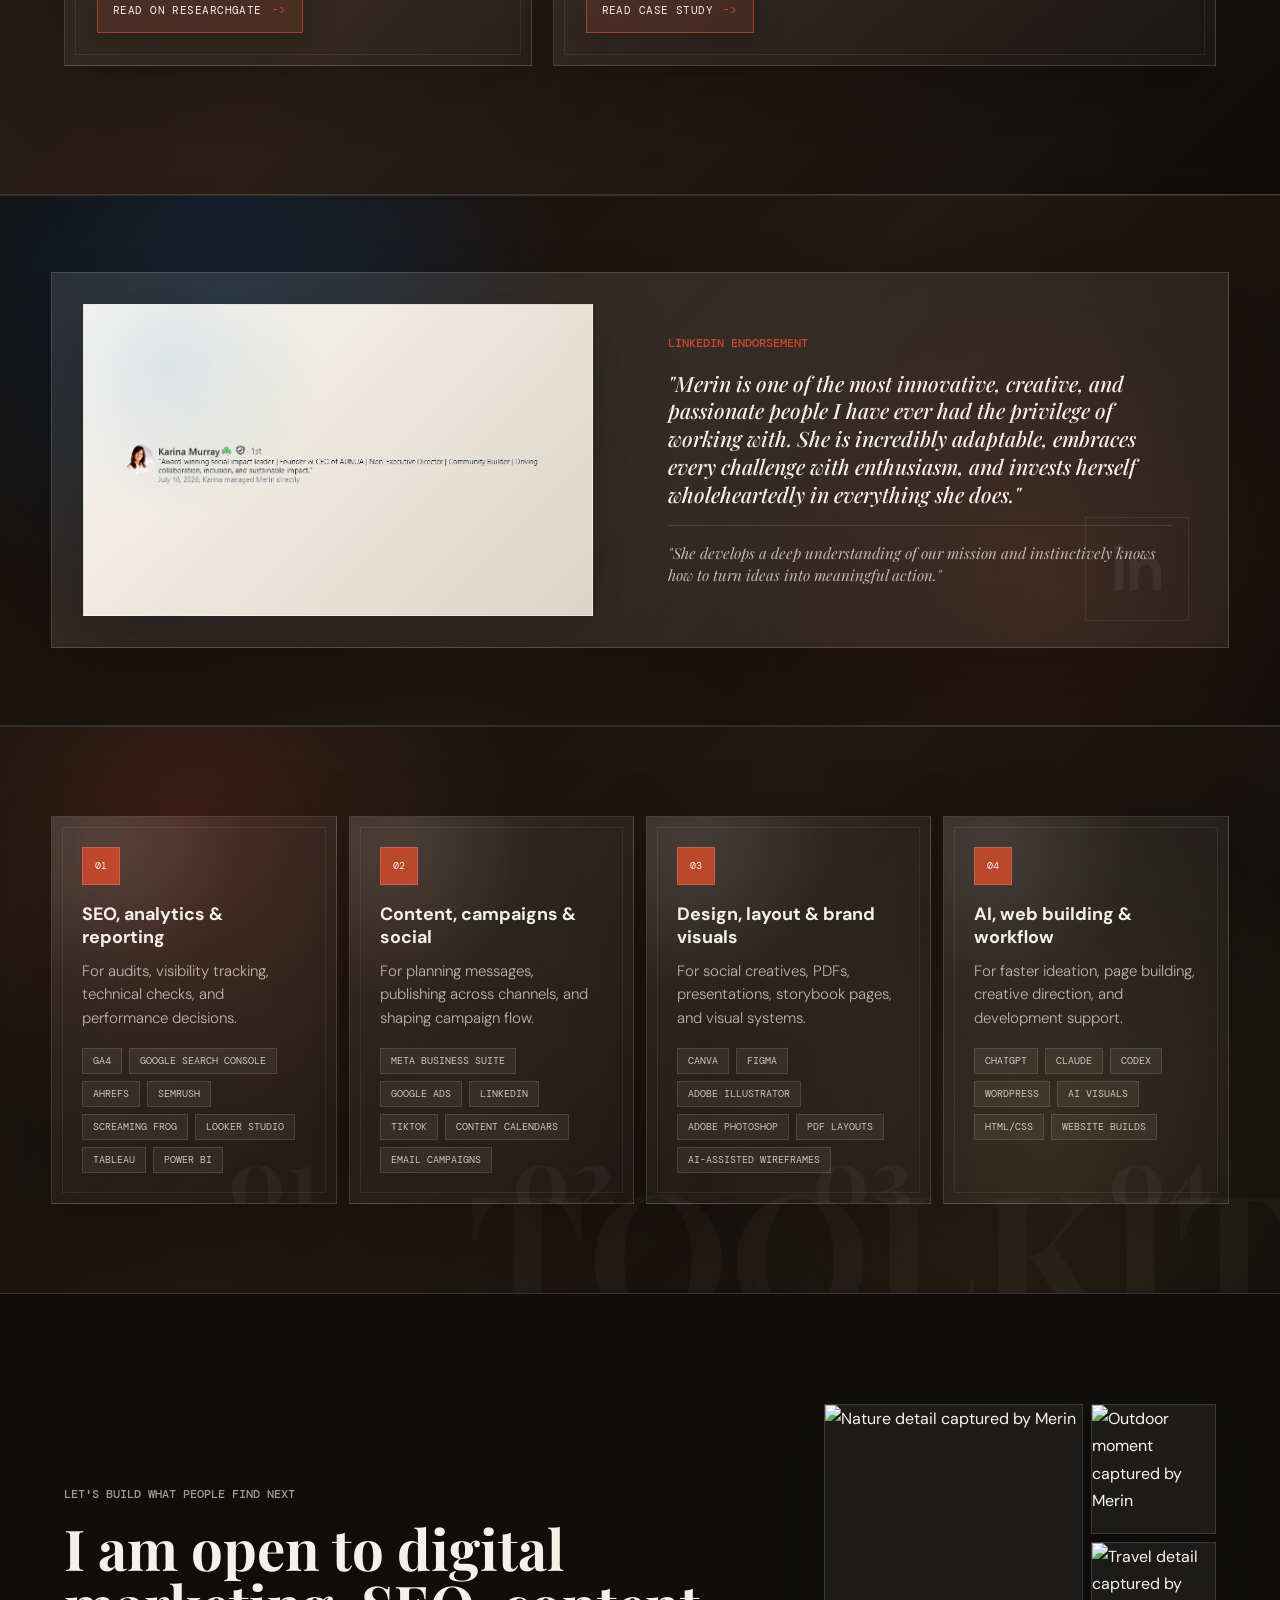
==== commit 09030848: "Update index.html" ====
--- a/index.html
+++ b/index.html
@@ -323,131 +323,50 @@
       margin: 0;
     }
 
-    .mug-merch-grid {
-      display: grid;
-      grid-template-columns: repeat(auto-fit, minmax(180px, 1fr));
-      gap: clamp(1.1rem, 2.5vw, 1.75rem);
-      max-width: 1080px;
+    .mug-merch-row {
+      display: flex;
+      flex-wrap: wrap;
+      justify-content: center;
+      align-items: flex-end;
+      gap: clamp(0.5rem, 2vw, 1.5rem);
+      max-width: 1200px;
       margin: 0 auto;
     }
 
-    .mug-card {
-      background: #fffdf9;
-      border: 1px solid rgba(0, 0, 0, 0.06);
-      border-radius: 18px;
-      padding: 1.25rem 1.1rem 1.4rem;
-      display: flex;
-      flex-direction: column;
-      align-items: center;
-      text-align: center;
-      box-shadow: 0 10px 24px rgba(60, 45, 30, 0.06);
-      transition: transform 0.35s ease, box-shadow 0.35s ease, rotate 0.35s ease;
+    .mug-merch-row img {
+      width: clamp(150px, 18vw, 230px);
+      height: auto;
+      display: block;
       rotate: var(--tilt, 0deg);
+      transition: transform 0.35s ease, rotate 0.35s ease;
     }
 
-    .mug-card:nth-child(1) { --tilt: -2deg; }
-    .mug-card:nth-child(2) { --tilt: 1.5deg; }
-    .mug-card:nth-child(3) { --tilt: -1deg; }
-    .mug-card:nth-child(4) { --tilt: 2deg; }
-    .mug-card:nth-child(5) { --tilt: -1.5deg; }
-    .mug-card:nth-child(6) { --tilt: 1deg; }
-
-    .mug-card:hover {
+    .mug-merch-row img:hover {
       rotate: 0deg;
-      transform: translateY(-6px) scale(1.03);
-      box-shadow: 0 18px 34px rgba(60, 45, 30, 0.14);
+      transform: translateY(-8px) scale(1.05);
     }
 
-    .mug-card-frame {
-      width: 100%;
-      aspect-ratio: 1 / 1;
-      border-radius: 14px;
-      overflow: hidden;
-      background: #f4efe6;
-      margin-bottom: 0.85rem;
-    }
-
-    .mug-card-frame img {
-      width: 100%;
-      height: 100%;
-      object-fit: cover;
-      display: block;
-    }
-
-    .mug-card-label {
-      font-family: "DM Mono", monospace;
-      font-size: 0.72rem;
-      letter-spacing: 0.06em;
-      text-transform: uppercase;
-      color: #a68a63;
-    }
-
-    .mug-card-name {
-      font-family: "DM Sans", sans-serif;
-      font-weight: 500;
-      font-size: 0.95rem;
-      margin-top: 0.2rem;
-      color: #2c2925;
-    }
+    .mug-merch-row img:nth-child(1) { --tilt: -3deg; }
+    .mug-merch-row img:nth-child(2) { --tilt: 2deg; }
+    .mug-merch-row img:nth-child(3) { --tilt: -2deg; }
+    .mug-merch-row img:nth-child(4) { --tilt: 3deg; }
+    .mug-merch-row img:nth-child(5) { --tilt: -1.5deg; }
   </style>
 
   <div class="mug-merch-intro">
     <p class="kicker">Cullen Sheep Farm · Shop merch</p>
-    <h2 id="mugMerchTitle">Six mugs for the farm shop shelf.</h2>
+    <h2 id="mugMerchTitle">A mug line for the farm shop shelf.</h2>
     <p>A custom mug line designed to give Cullen Sheep Farm a new signature product — something visitors take home from the farm shop and keep using long after the trip.</p>
   </div>
 
-  <div class="mug-merch-grid">
-    <article class="mug-card">
-      <div class="mug-card-frame">
-        <img src="1.png" alt="Cullen Sheep Farm mug design one">
-      </div>
-      <span class="mug-card-label">Design 01</span>
-      <span class="mug-card-name">Little Lamb</span>
-    </article>
-
-    <article class="mug-card">
-      <div class="mug-card-frame">
-        <img src="2.png" alt="Cullen Sheep Farm mug design two">
-      </div>
-      <span class="mug-card-label">Design 02</span>
-      <span class="mug-card-name">Wildflower Meadow</span>
-    </article>
-
-    <article class="mug-card">
-      <div class="mug-card-frame">
-        <img src="3.png" alt="Cullen Sheep Farm mug design three">
-      </div>
-      <span class="mug-card-label">Design 03</span>
-      <span class="mug-card-name">Sheepdog's Watch</span>
-    </article>
-
-    <article class="mug-card">
-      <div class="mug-card-frame">
-        <img src="4.png" alt="Cullen Sheep Farm mug design four">
-      </div>
-      <span class="mug-card-label">Design 04</span>
-      <span class="mug-card-name">Misty Morning Fold</span>
-    </article>
-
-    <article class="mug-card">
-      <div class="mug-card-frame">
-        <img src="5.png" alt="Cullen Sheep Farm mug design five">
-      </div>
-      <span class="mug-card-label">Design 05</span>
-      <span class="mug-card-name">Wool & Whimsy</span>
-    </article>
-
-    <article class="mug-card">
-      <div class="mug-card-frame">
-        <img src="6.png" alt="Cullen Sheep Farm mug design six">
-      </div>
-      <span class="mug-card-label">Design 06</span>
-      <span class="mug-card-name">County Kerry Green</span>
-    </article>
+  <div class="mug-merch-row">
+    <img src="2.png" alt="Cullen Sheep Farm mug design - Wildflower Meadow">
+    <img src="3.png" alt="Cullen Sheep Farm mug design - Sheepdog's Watch">
+    <img src="4.png" alt="Cullen Sheep Farm mug design - Misty Morning Fold">
+    <img src="5.png" alt="Cullen Sheep Farm mug design - Wool & Whimsy">
+    <img src="6.png" alt="Cullen Sheep Farm mug design - County Kerry Green">
   </div>
-</section>
-        <section
+</section>        <section
   id="creative-strategy"
   class="murphys-strategy-section reveal"
   aria-labelledby="murphysStrategyTitle"
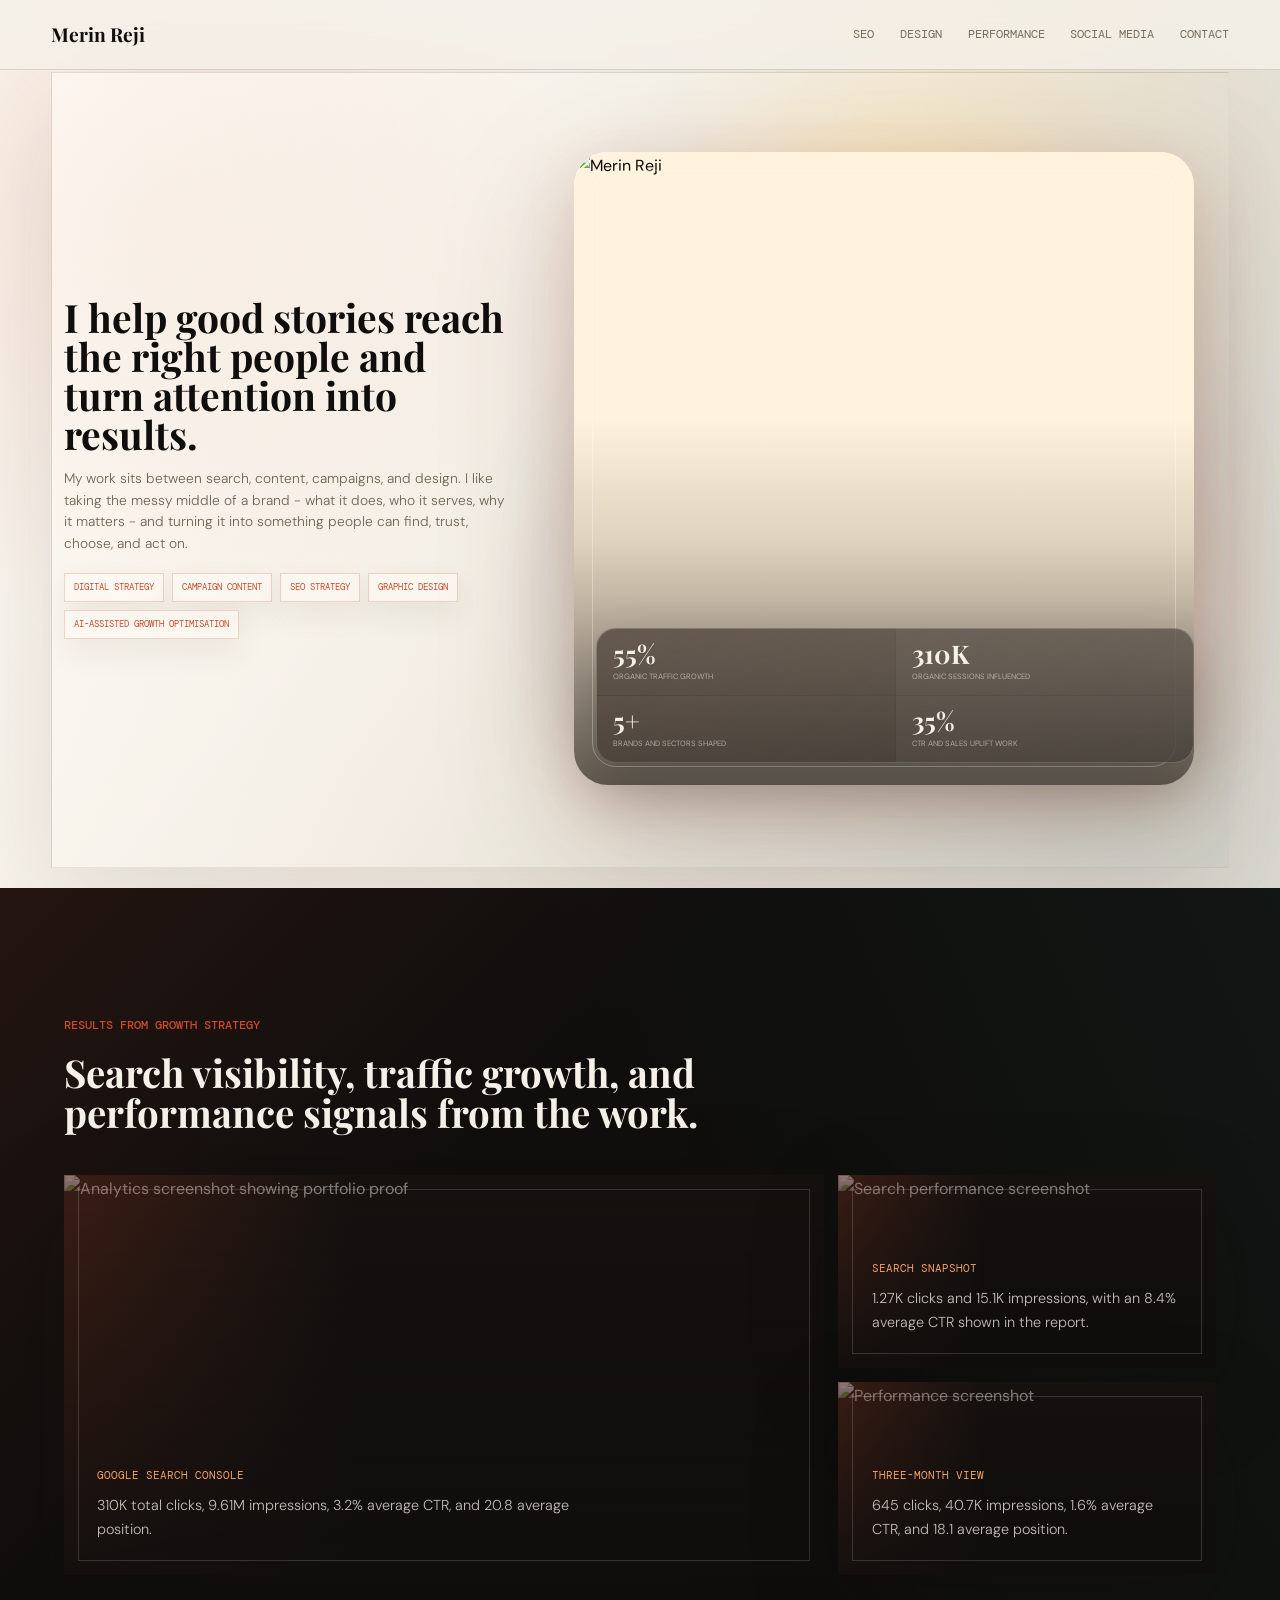
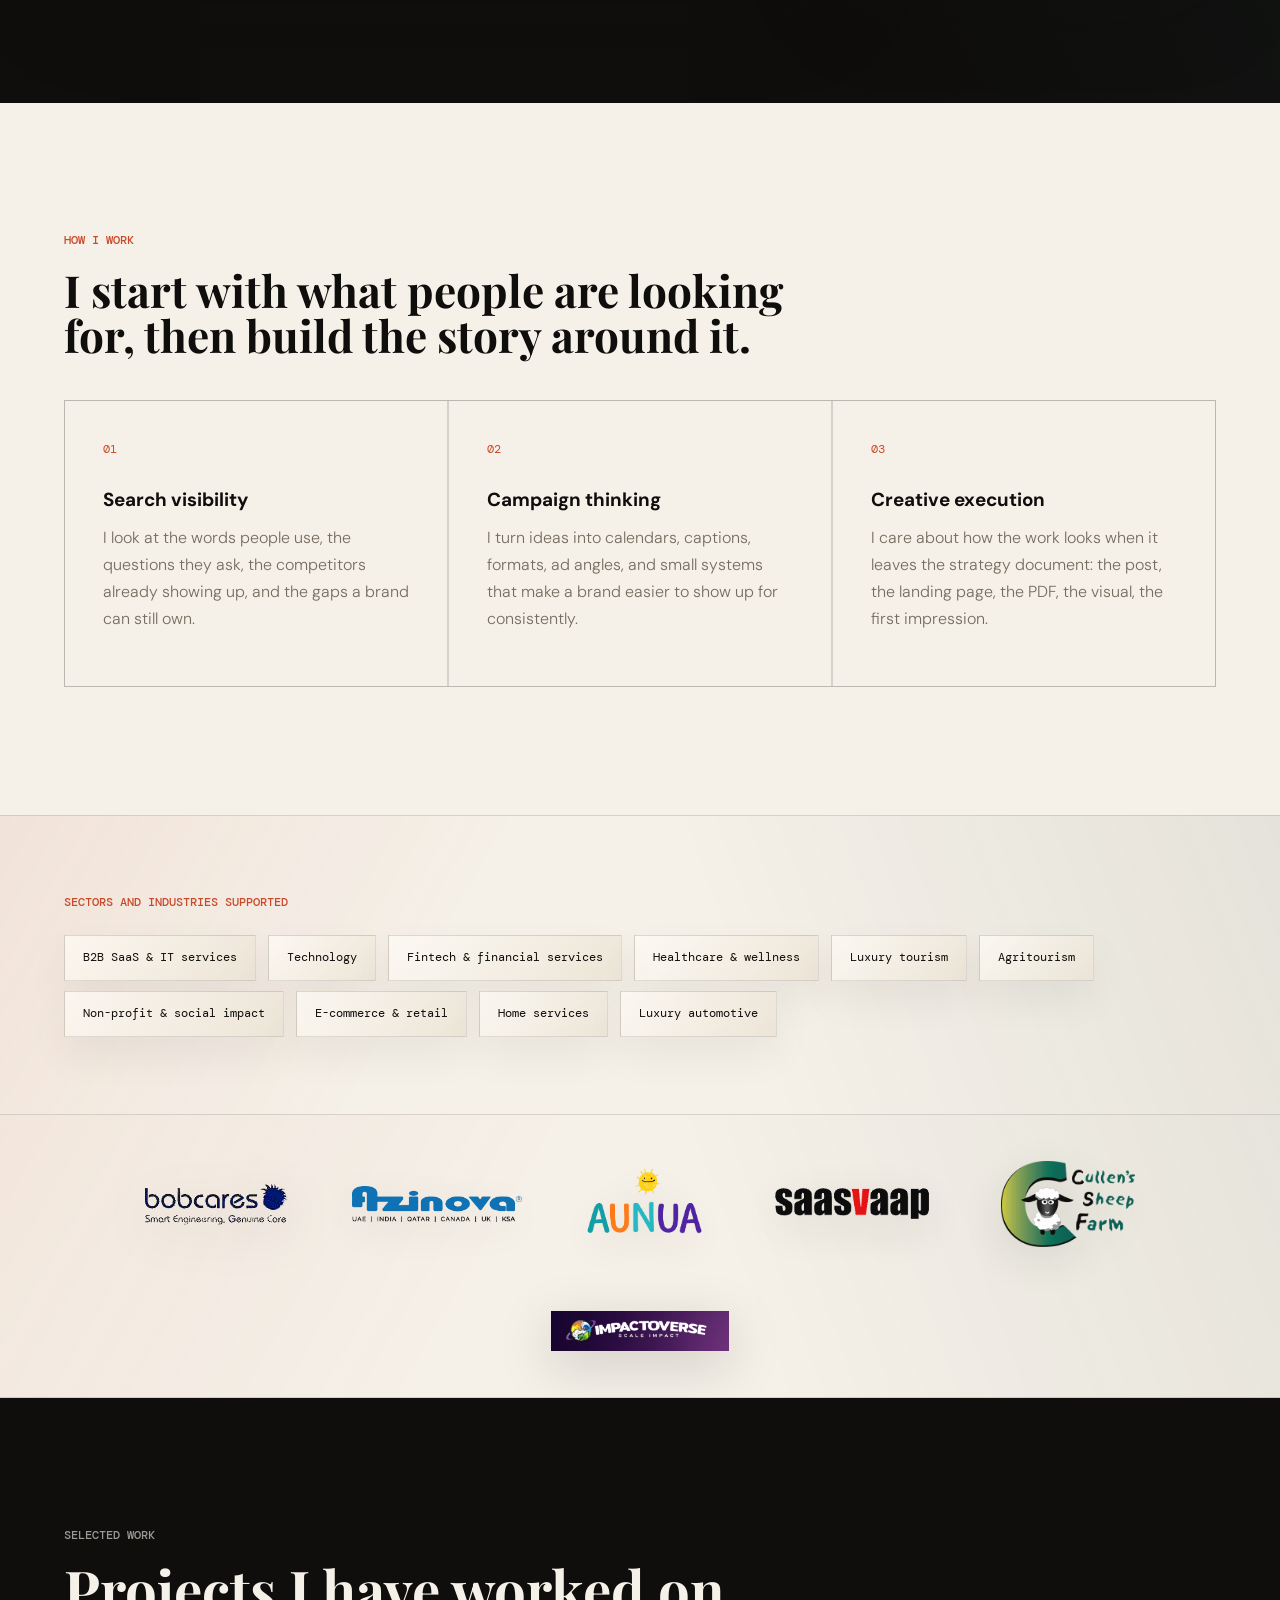
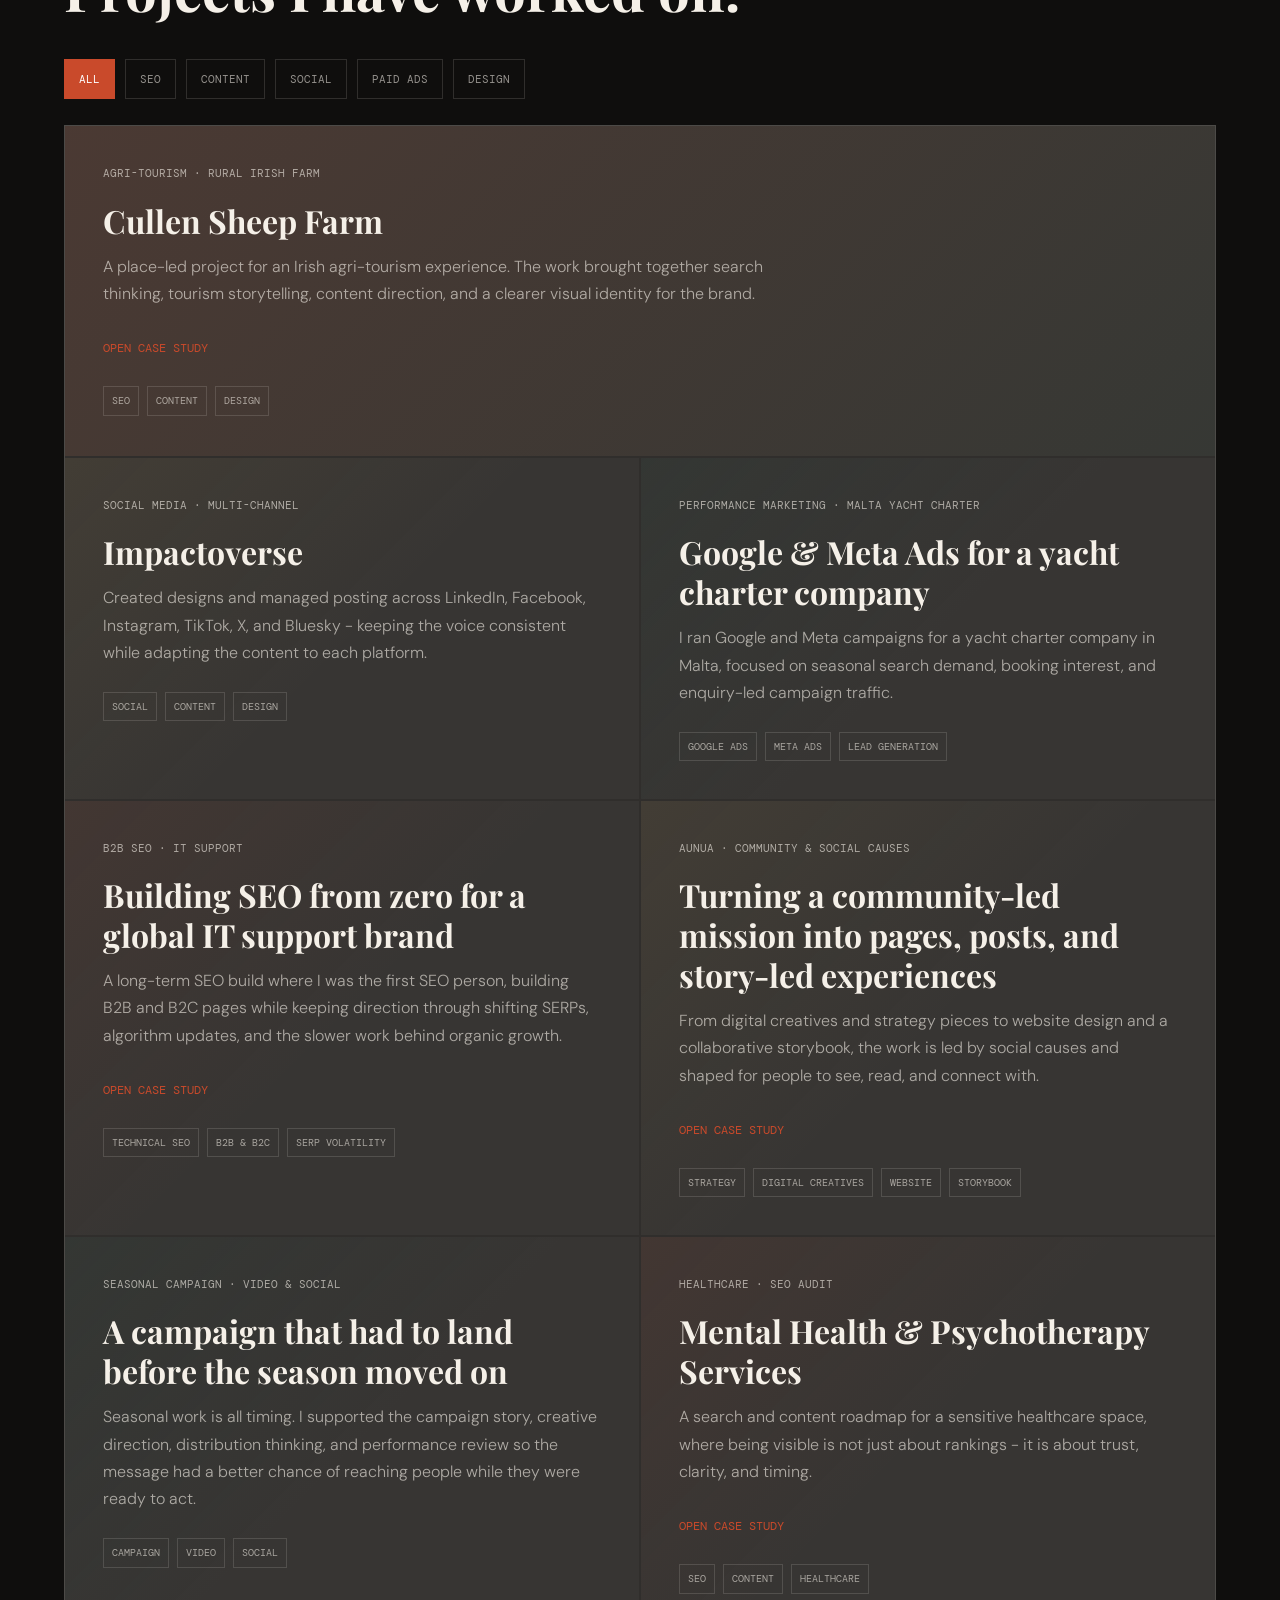
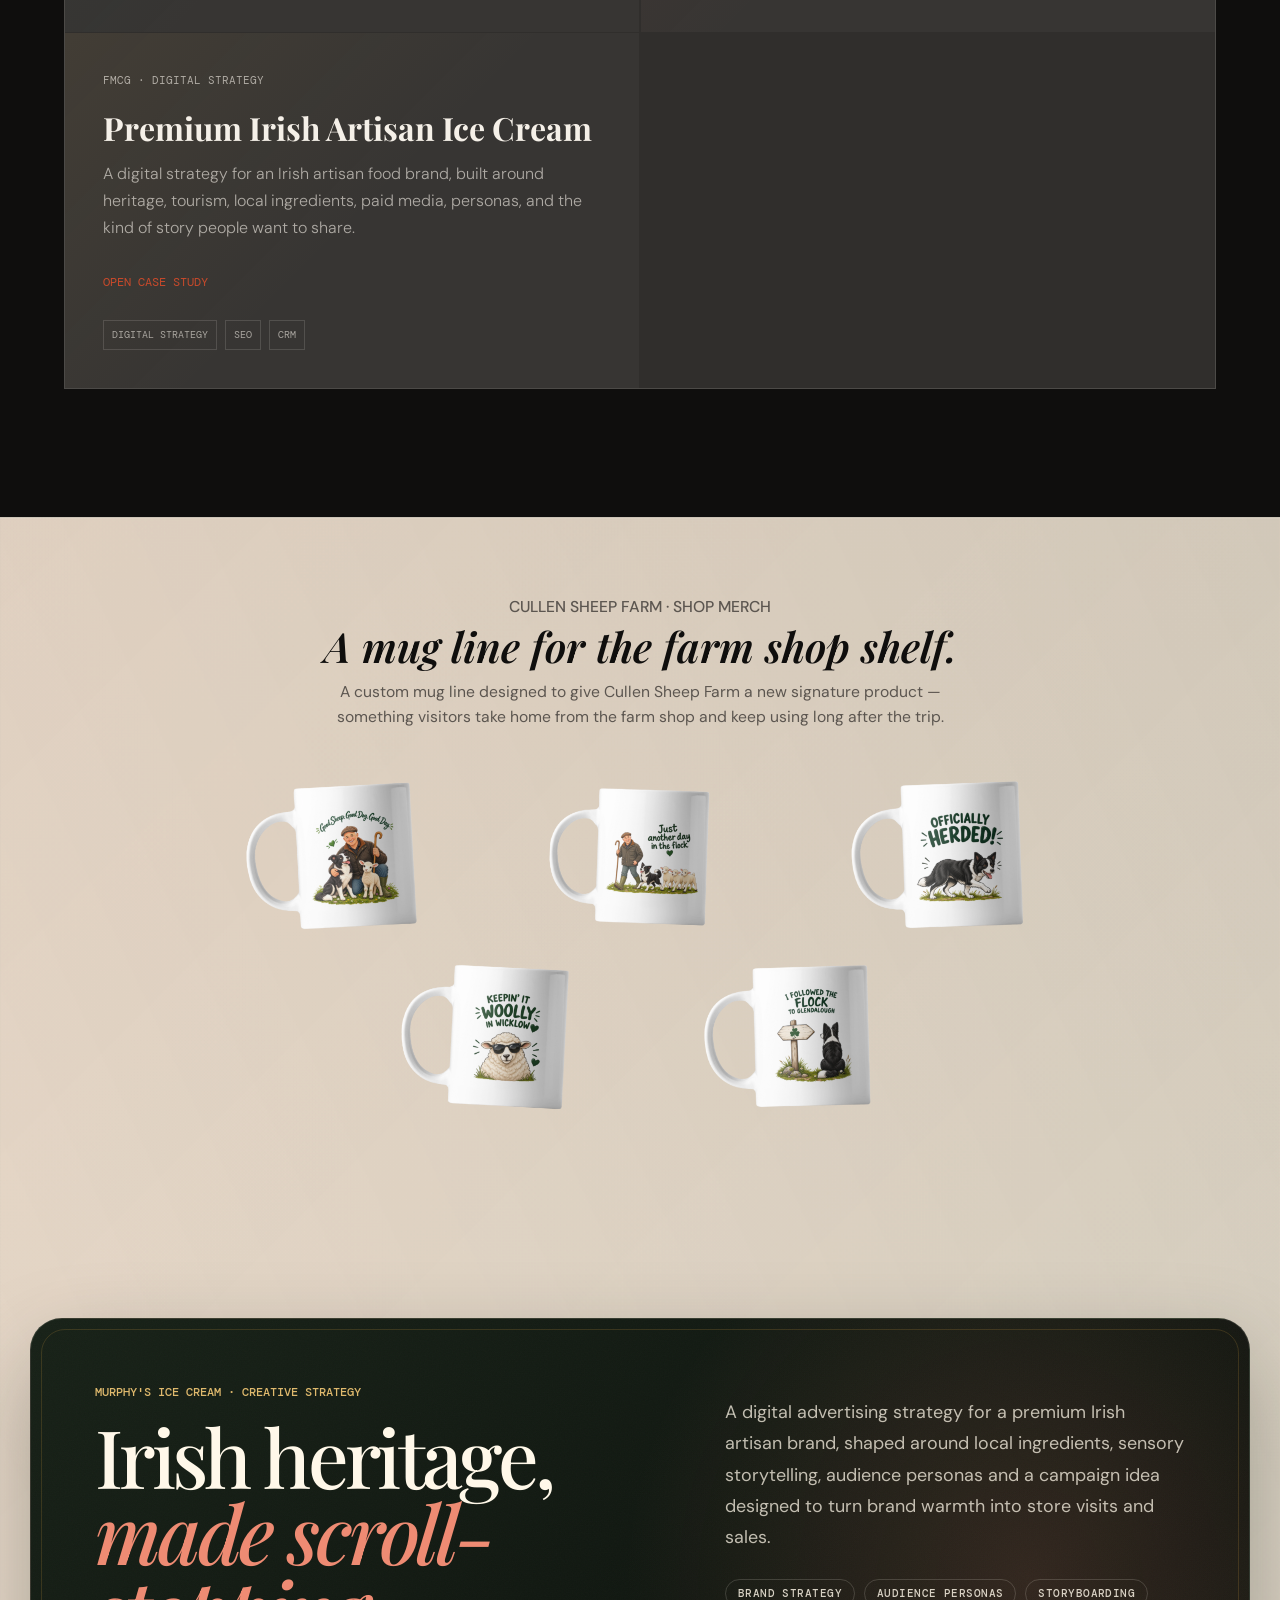
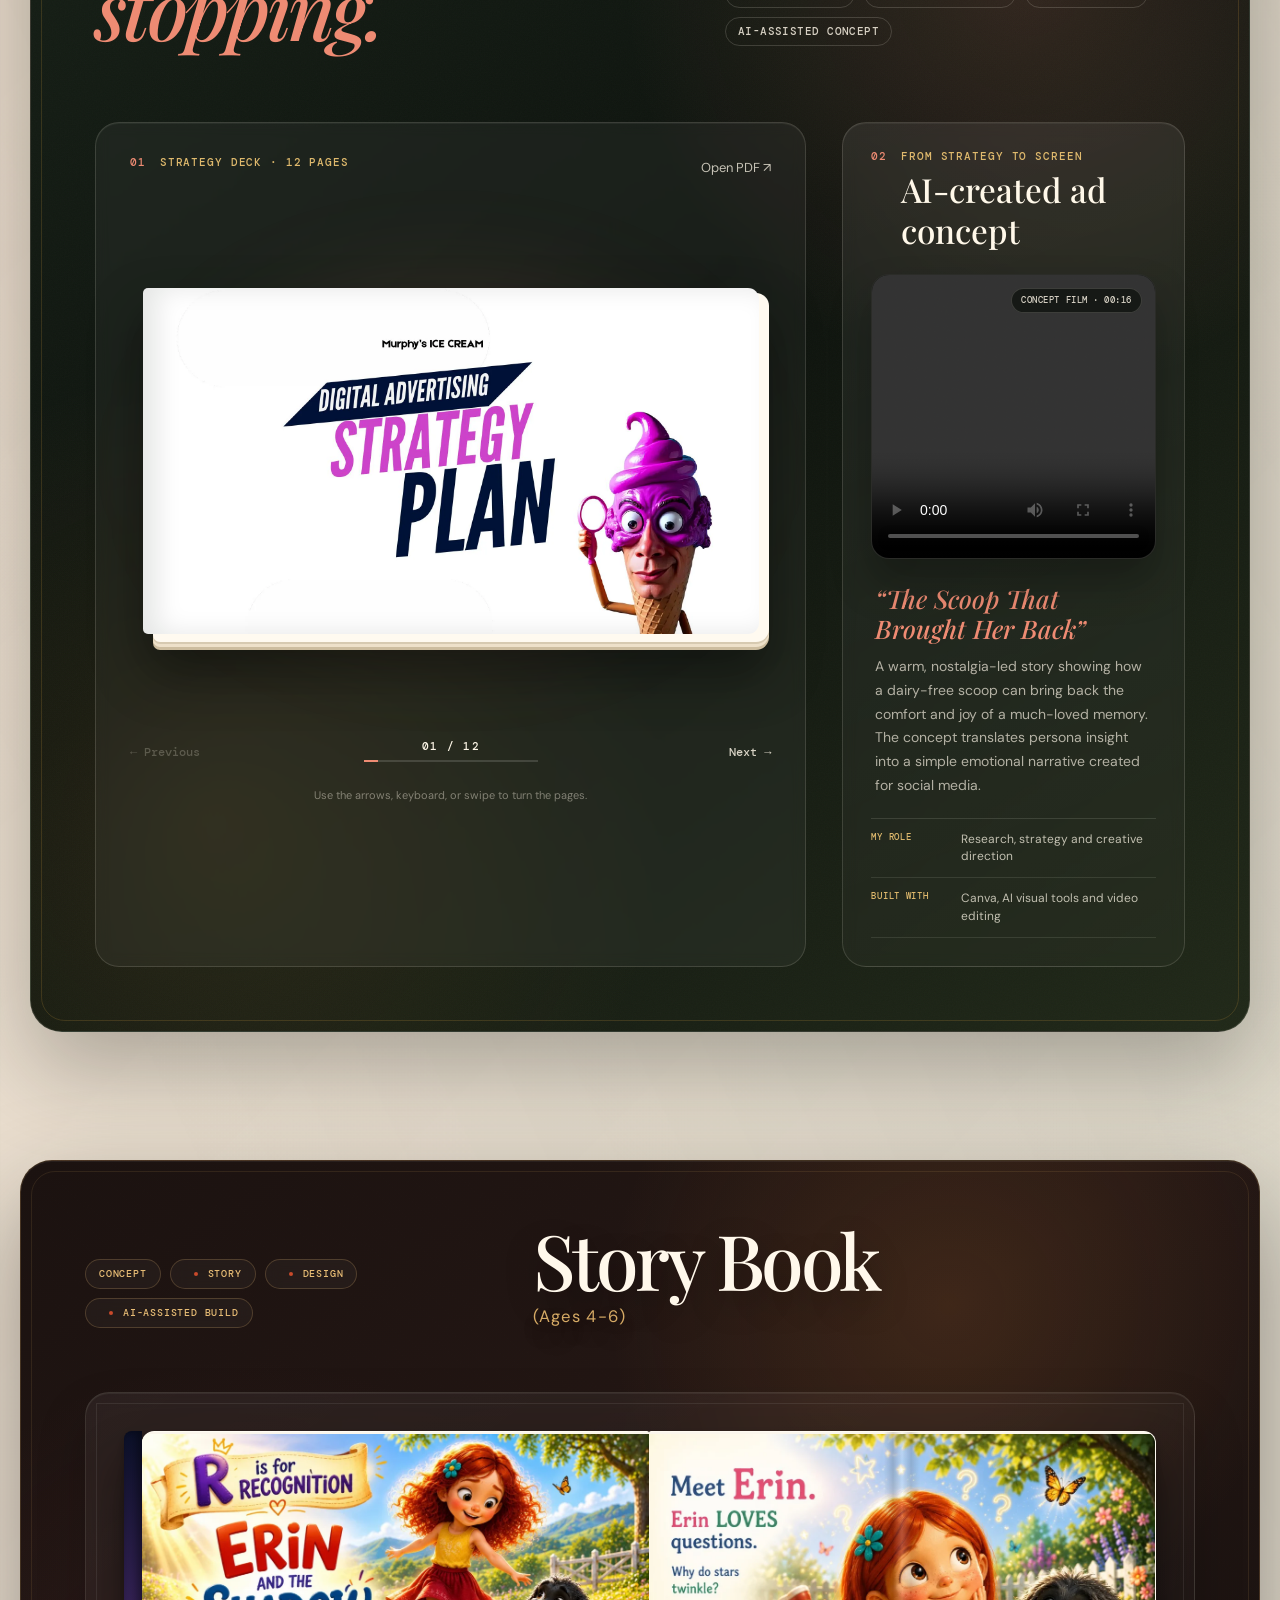
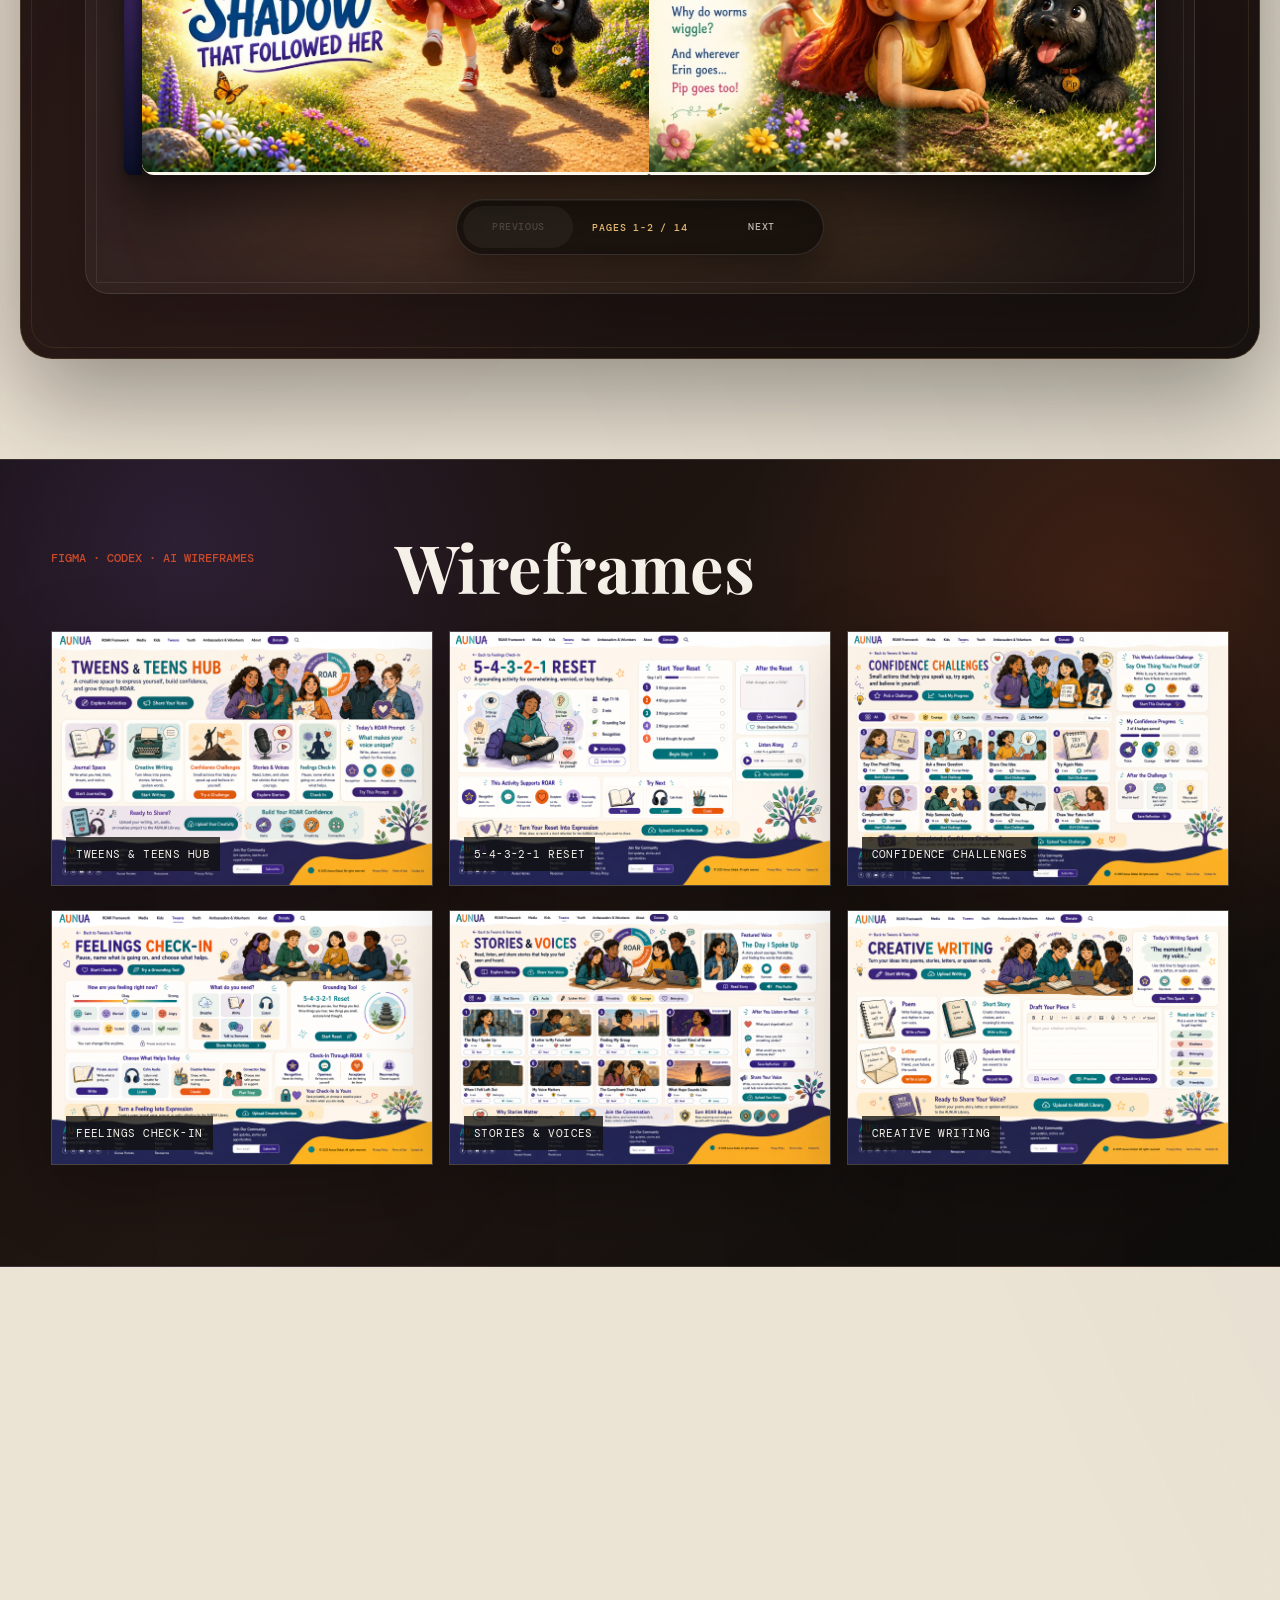
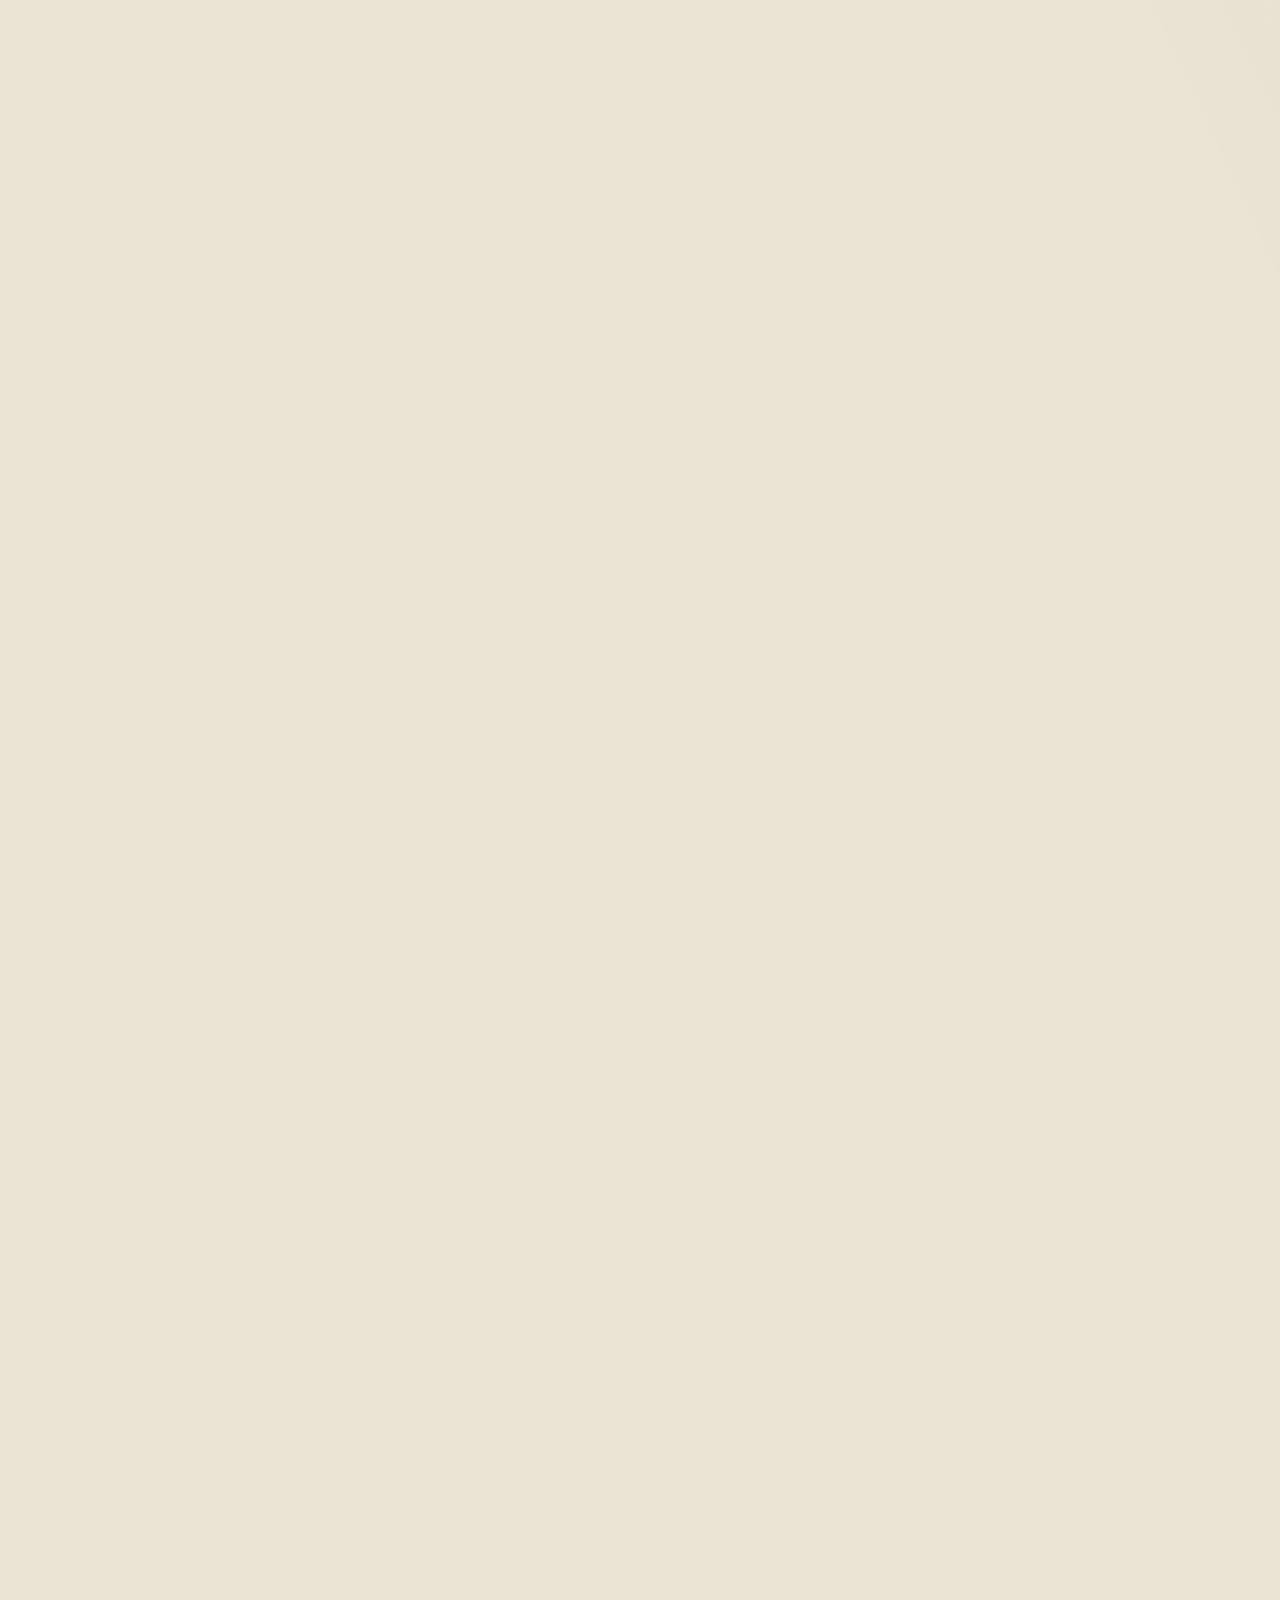
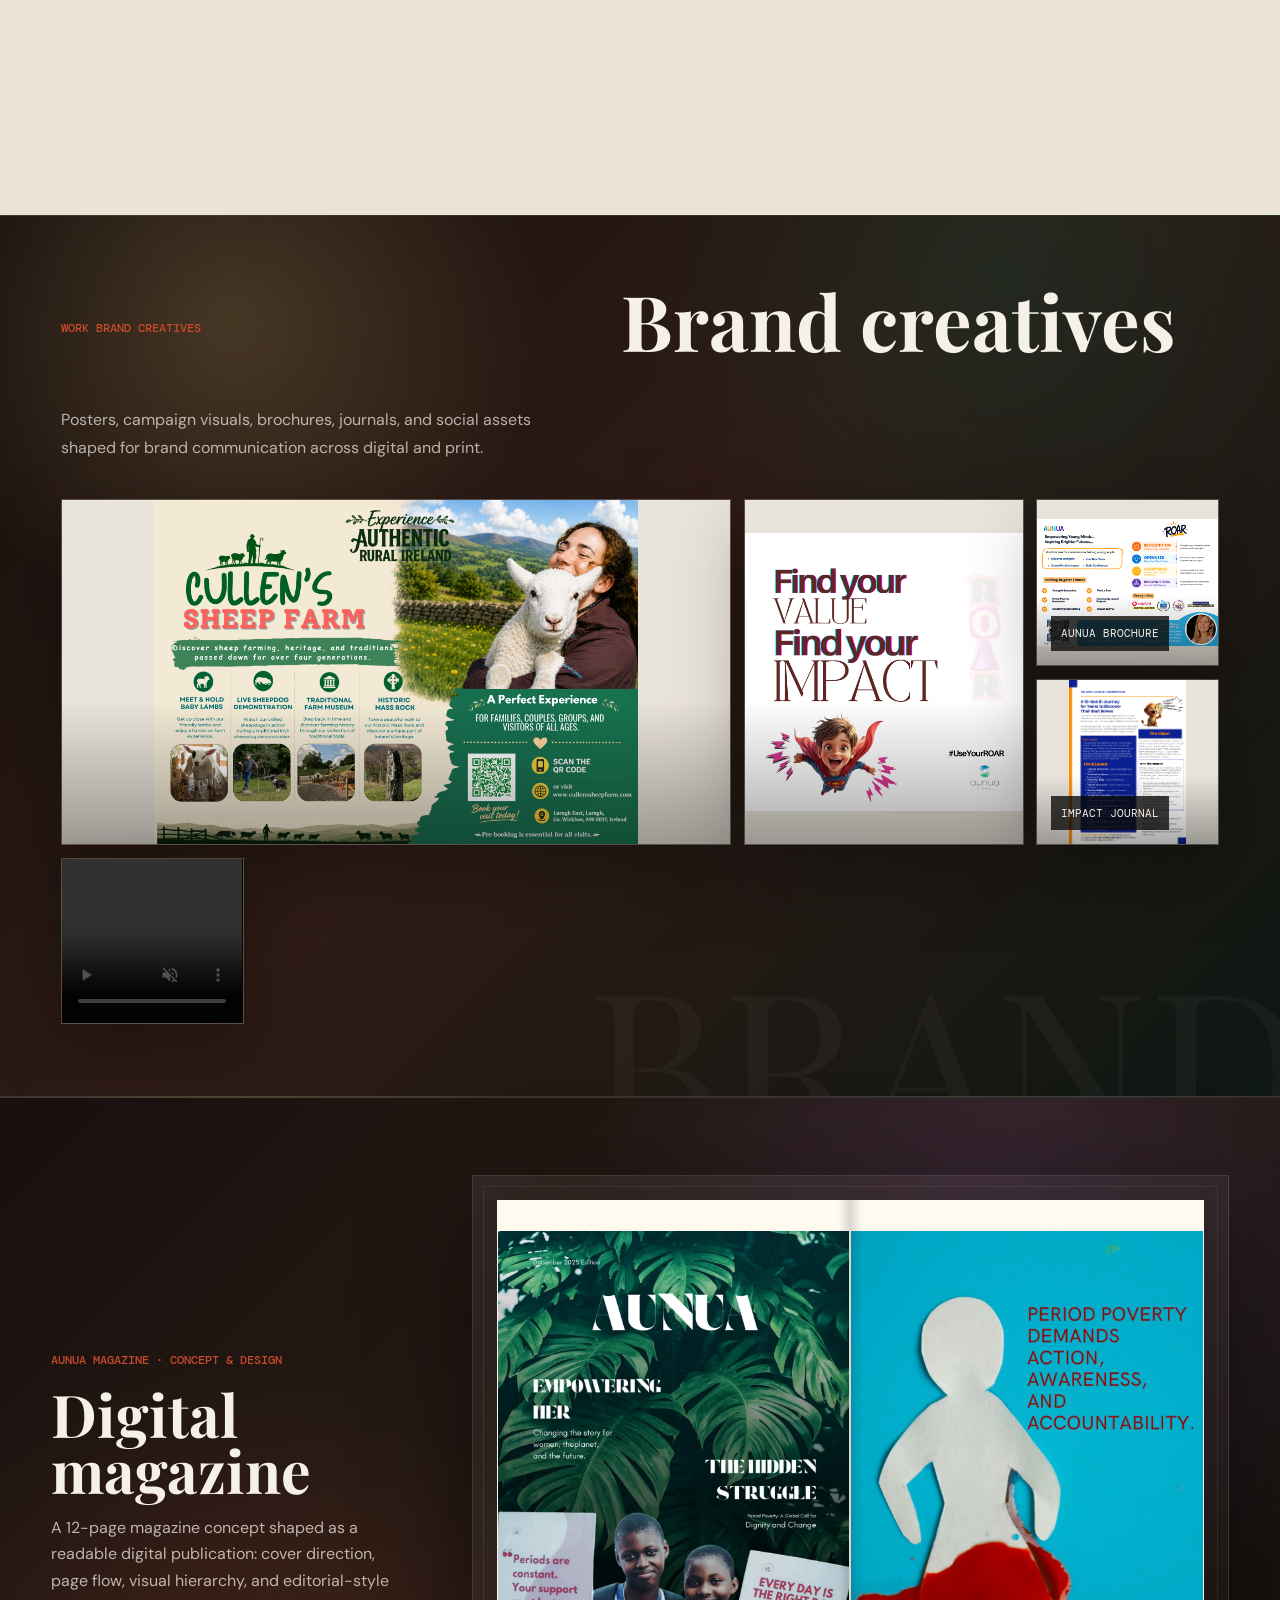
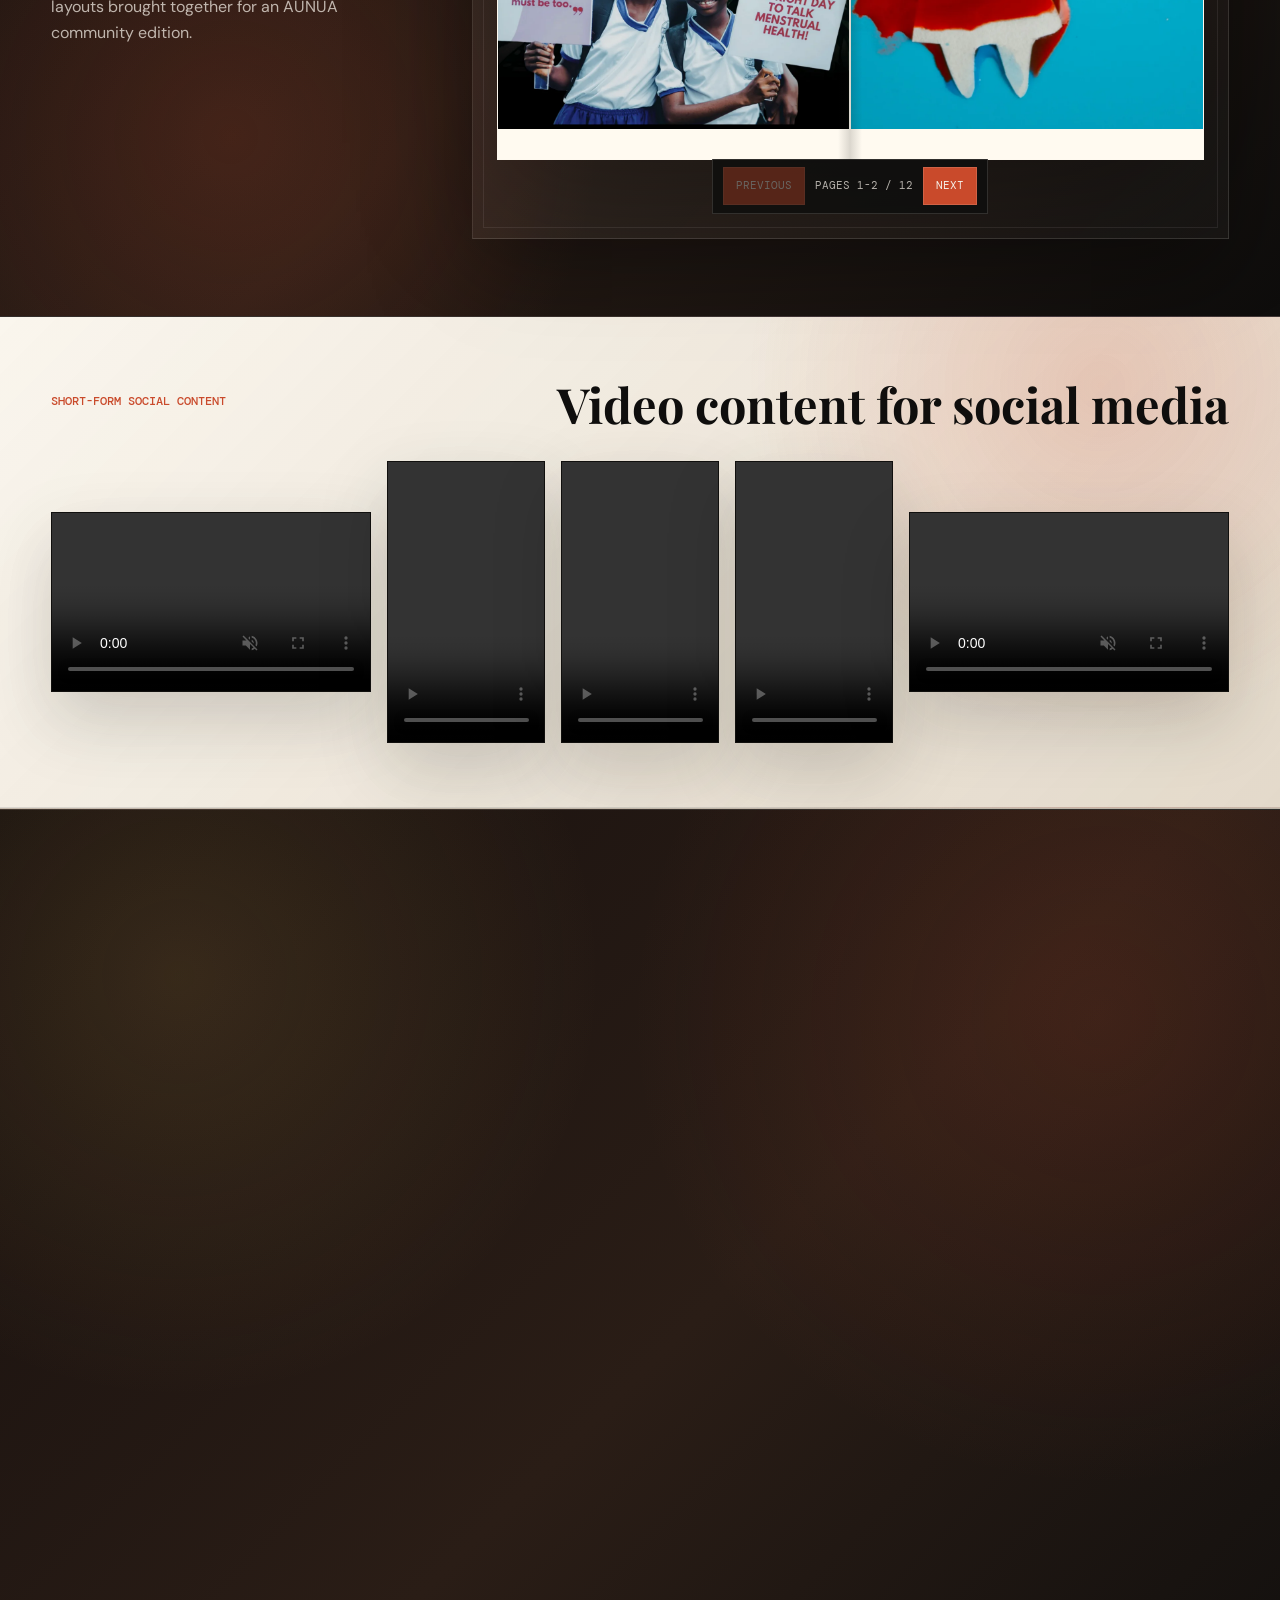
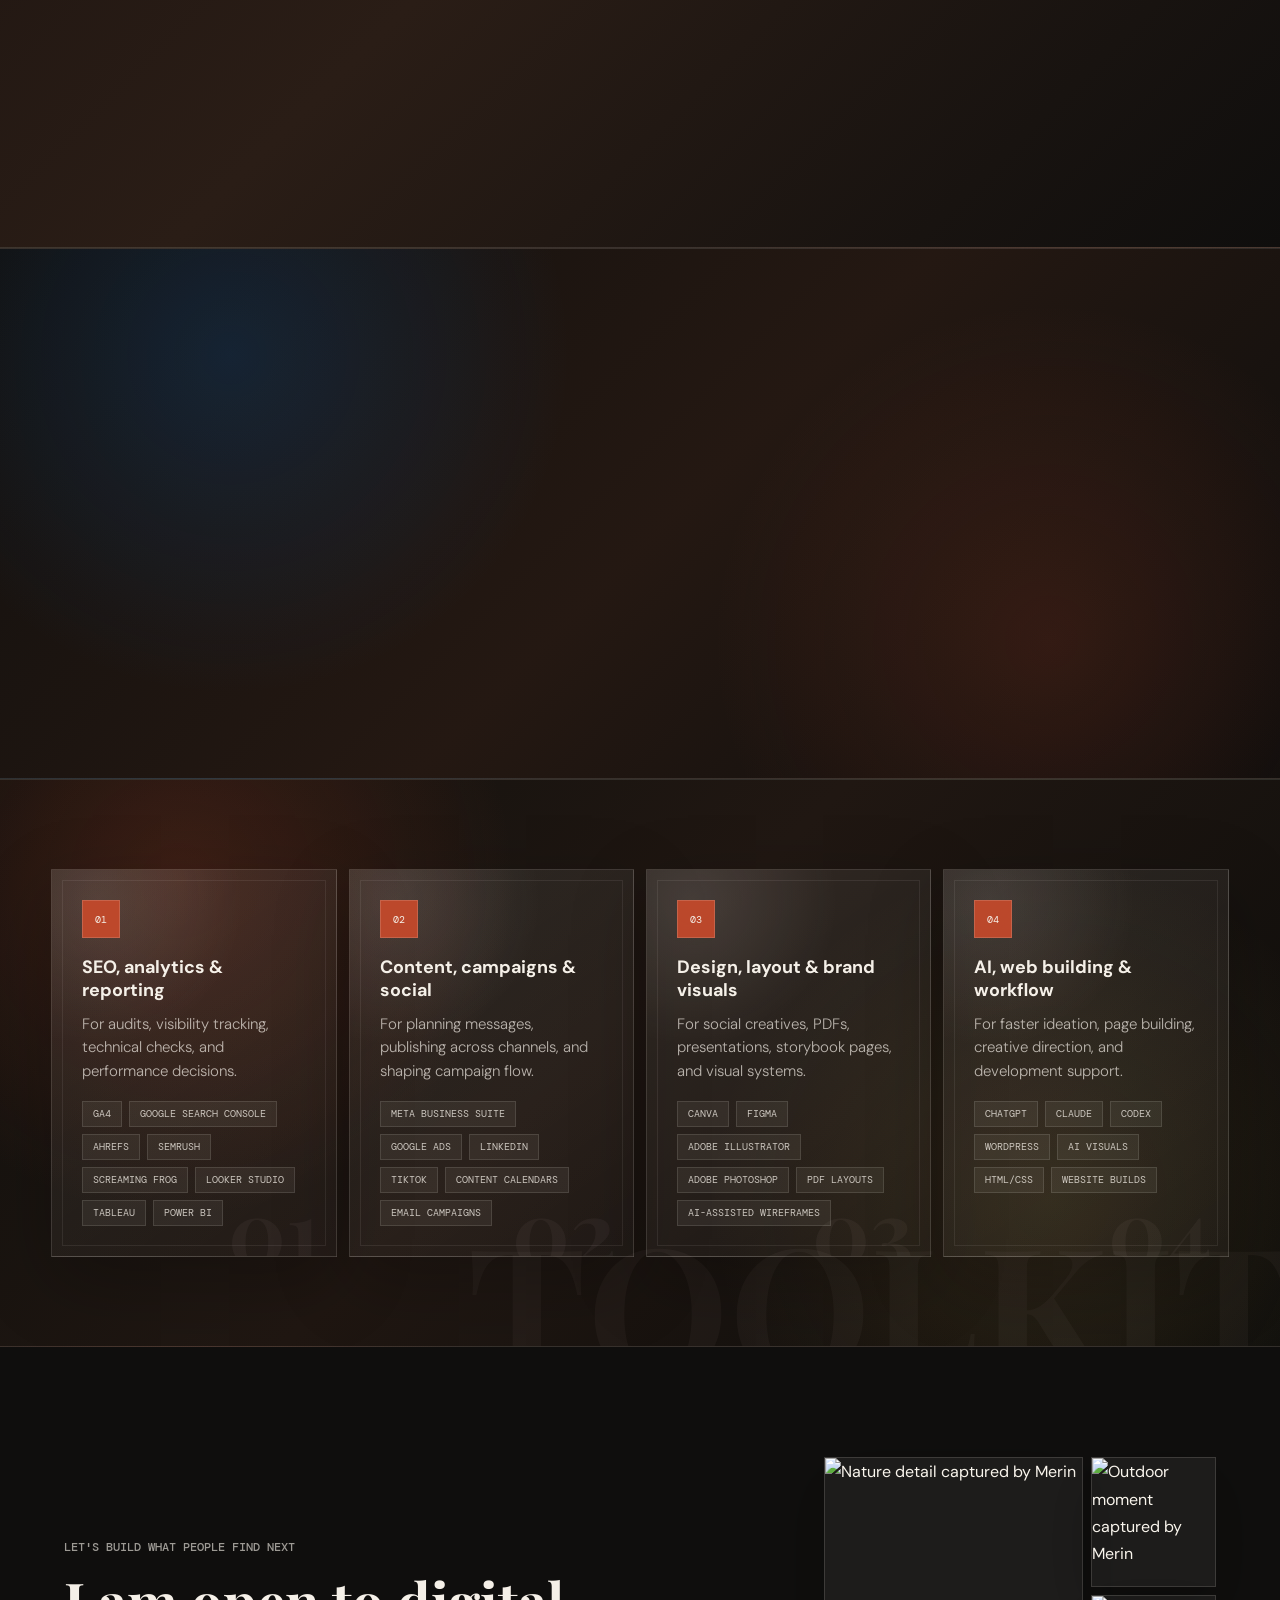
==== commit 9247f43a: "Update index.html" ====
--- a/index.html
+++ b/index.html
@@ -328,13 +328,13 @@
       flex-wrap: wrap;
       justify-content: center;
       align-items: flex-end;
-      gap: clamp(0.5rem, 2vw, 1.5rem);
-      max-width: 1200px;
+      gap: clamp(0.5rem, 1.5vw, 1.25rem);
+      max-width: 1400px;
       margin: 0 auto;
     }
 
     .mug-merch-row img {
-      width: clamp(150px, 18vw, 230px);
+      width: clamp(220px, 22vw, 340px);
       height: auto;
       display: block;
       rotate: var(--tilt, 0deg);
@@ -366,7 +366,7 @@
     <img src="5.png" alt="Cullen Sheep Farm mug design - Wool & Whimsy">
     <img src="6.png" alt="Cullen Sheep Farm mug design - County Kerry Green">
   </div>
-</section>        <section
+</section>       <section
   id="creative-strategy"
   class="murphys-strategy-section reveal"
   aria-labelledby="murphysStrategyTitle"
